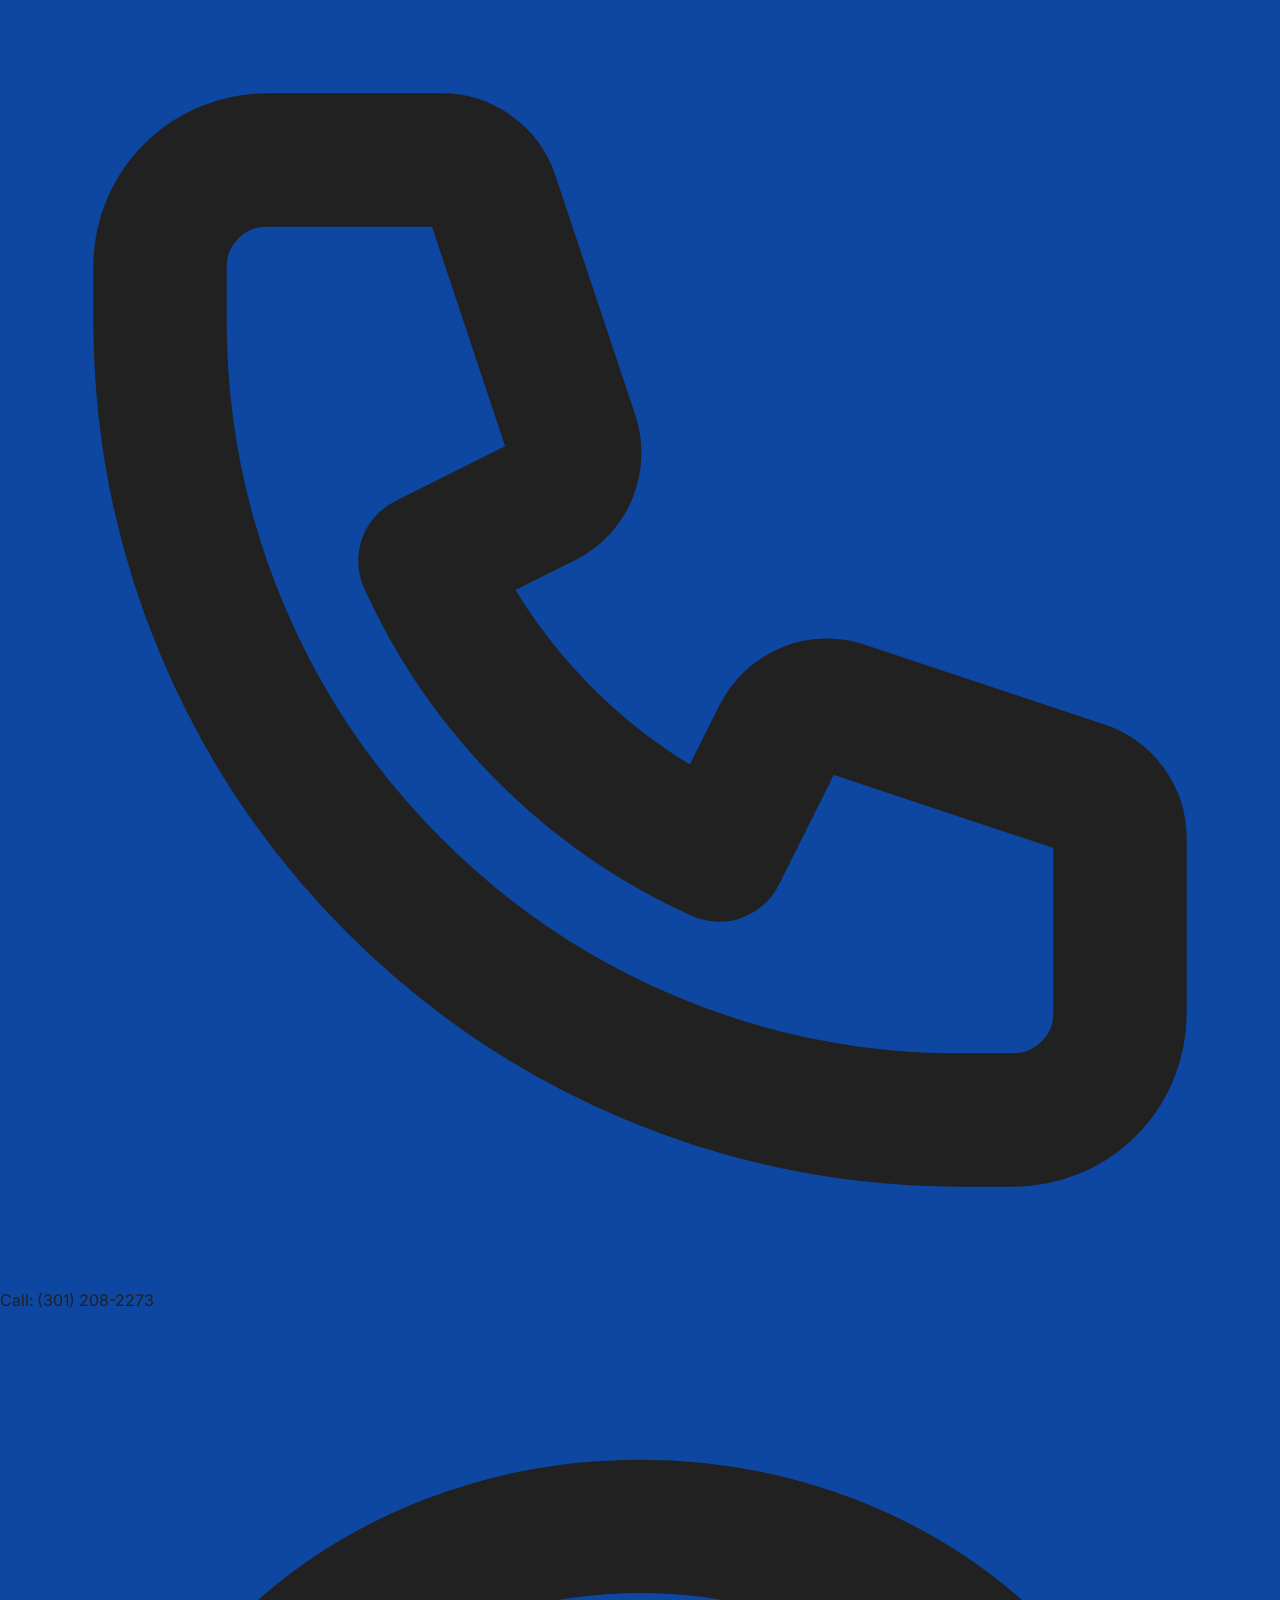
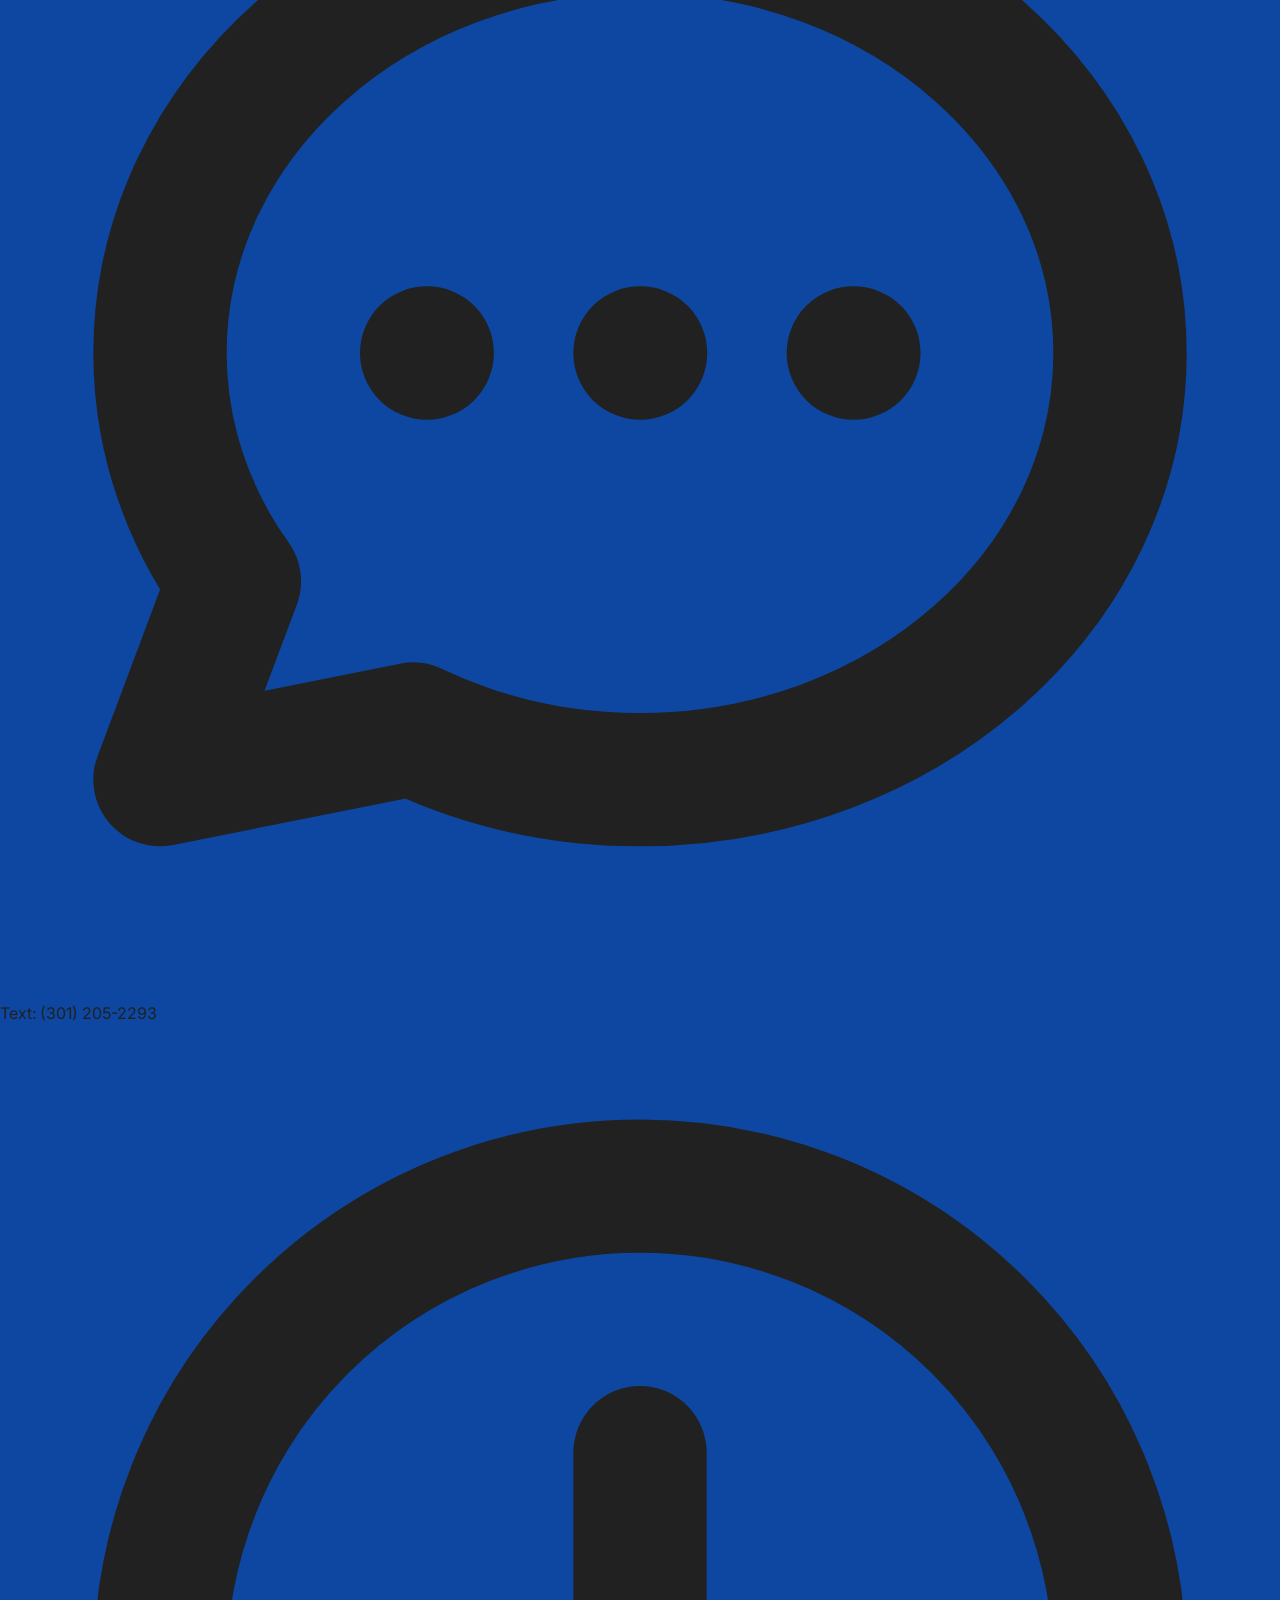
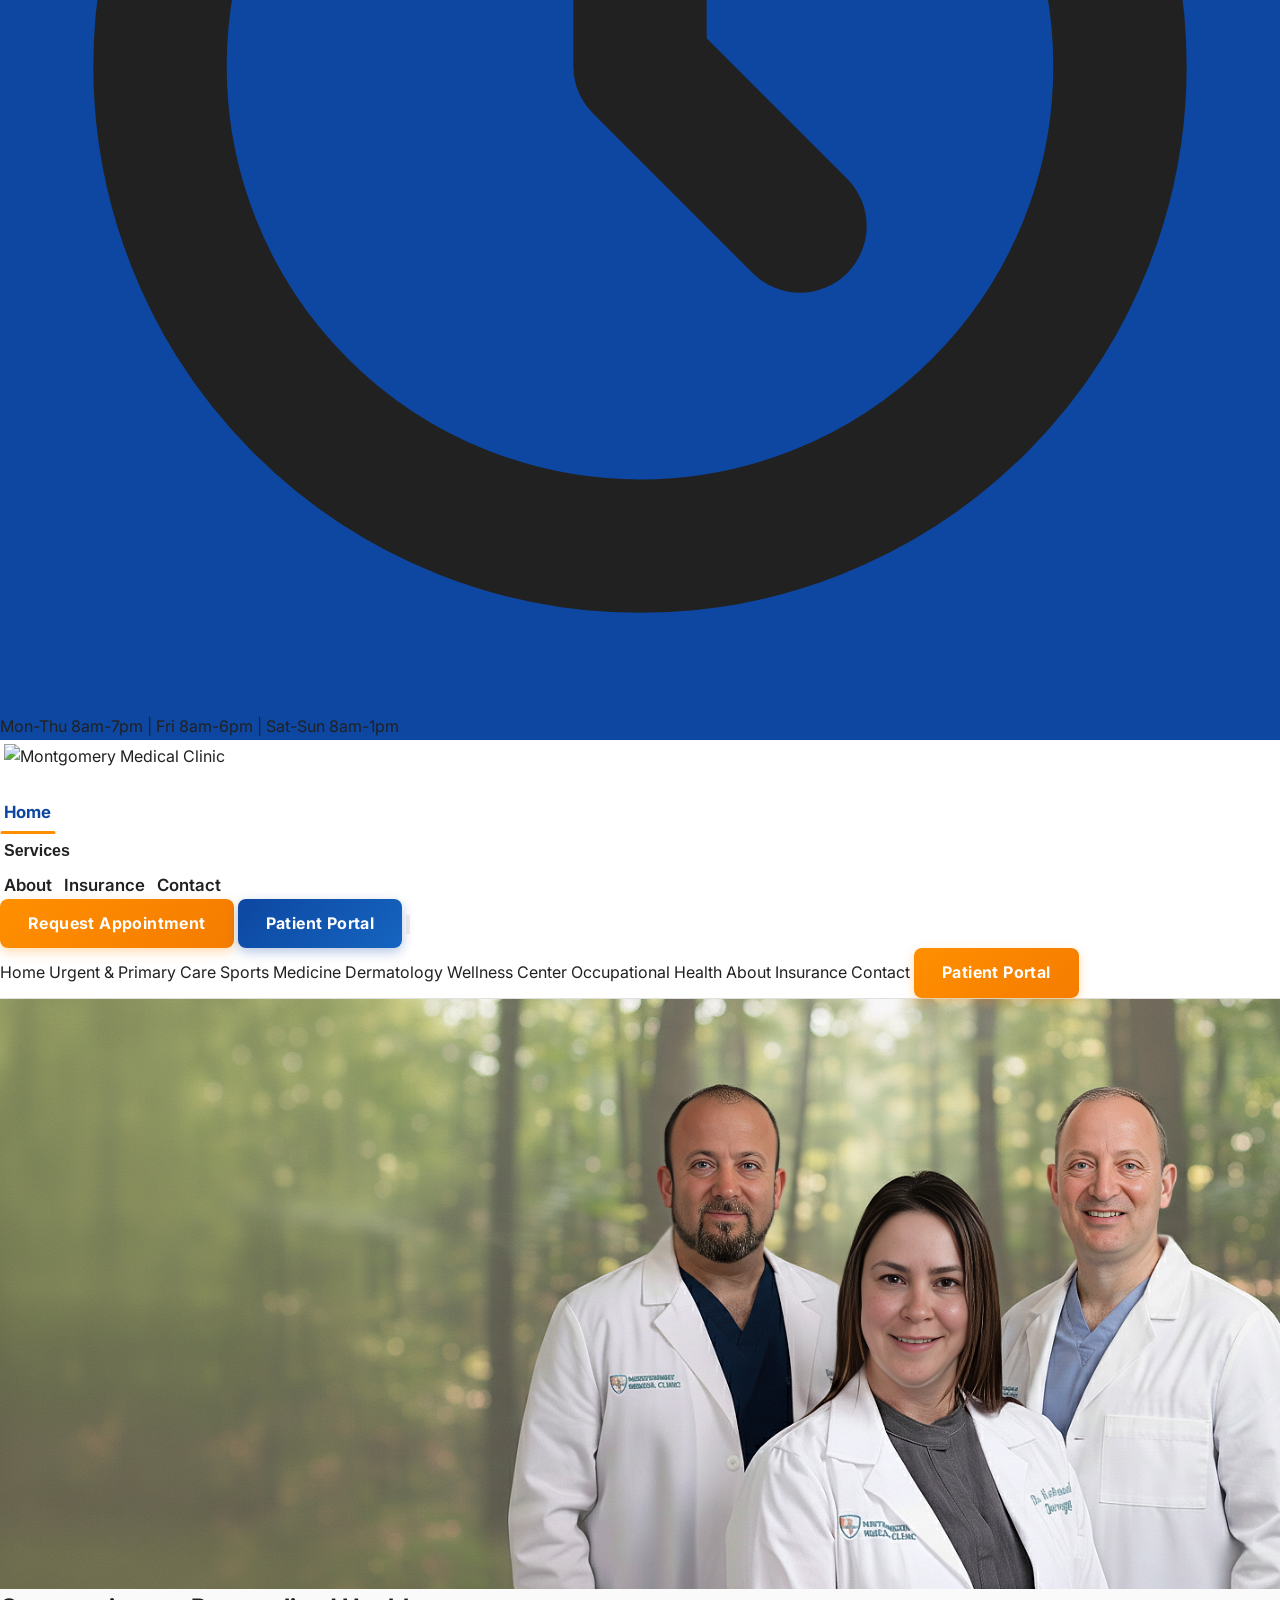
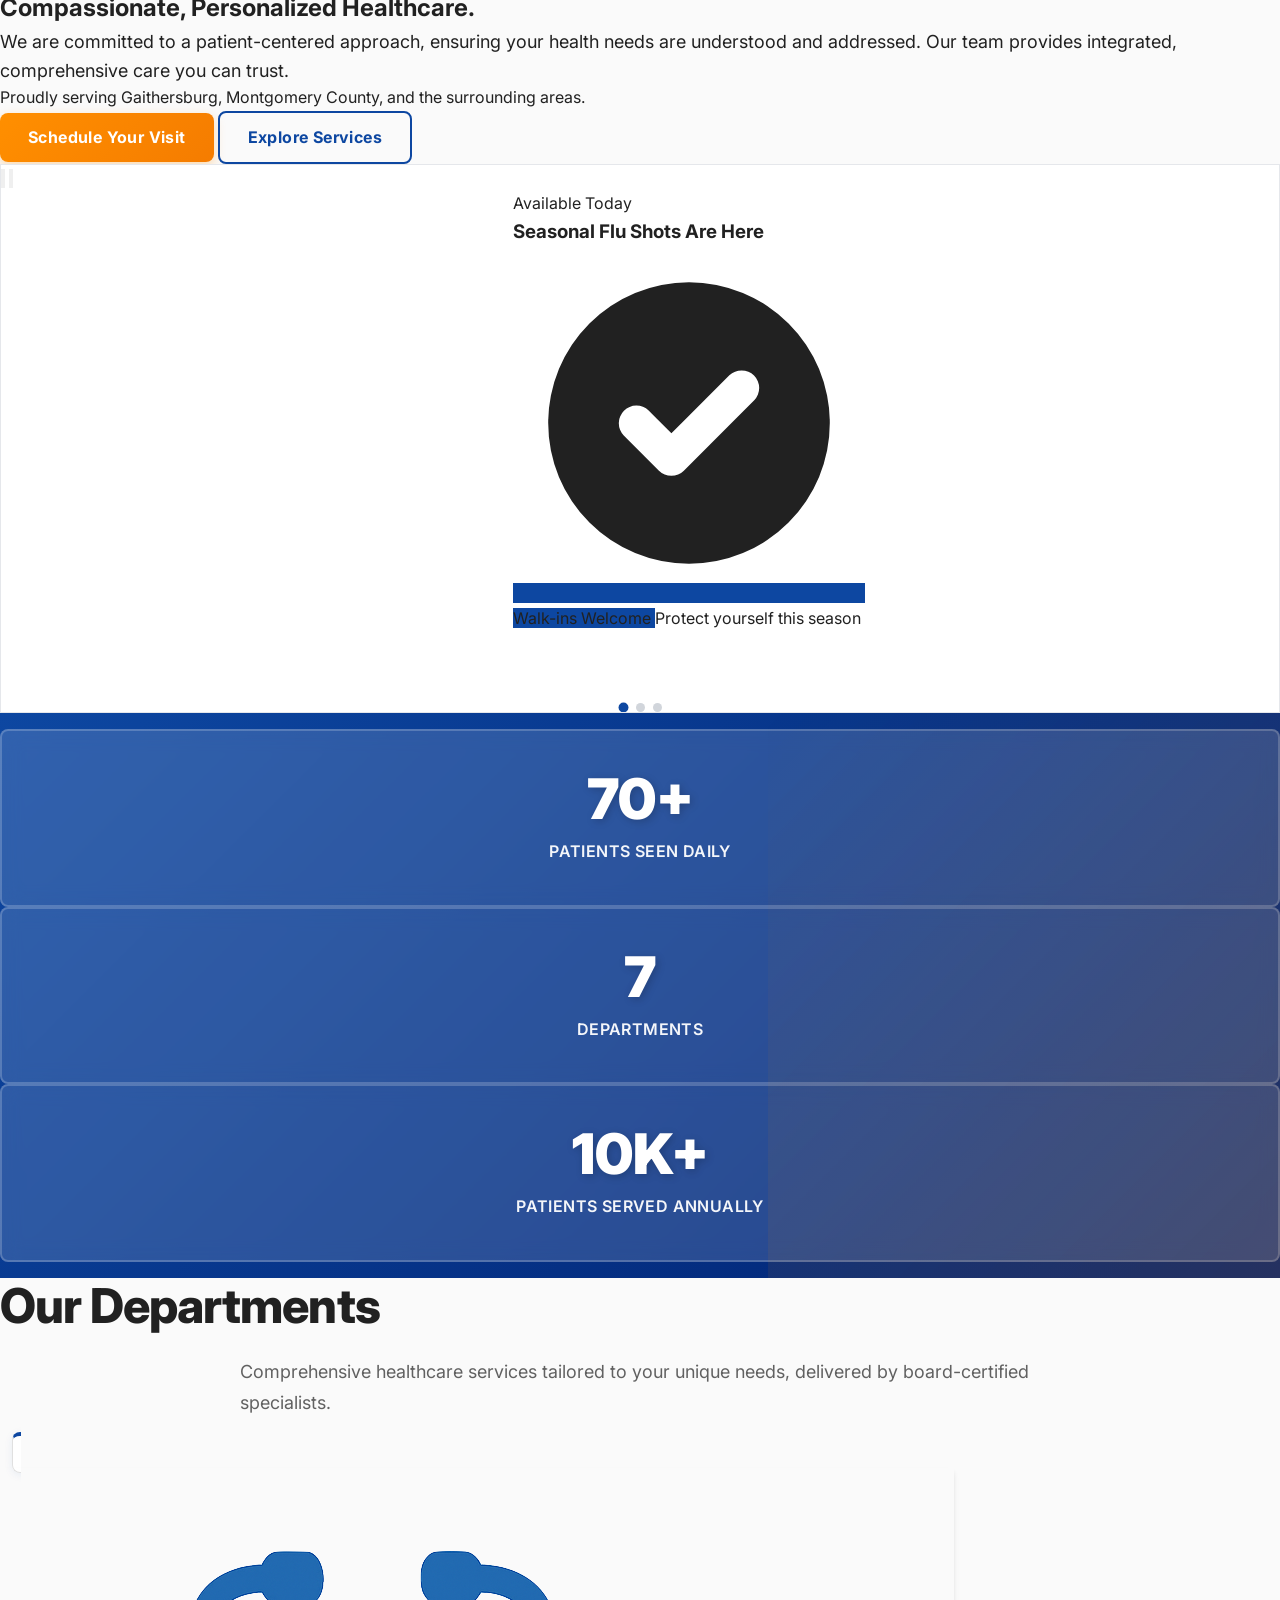
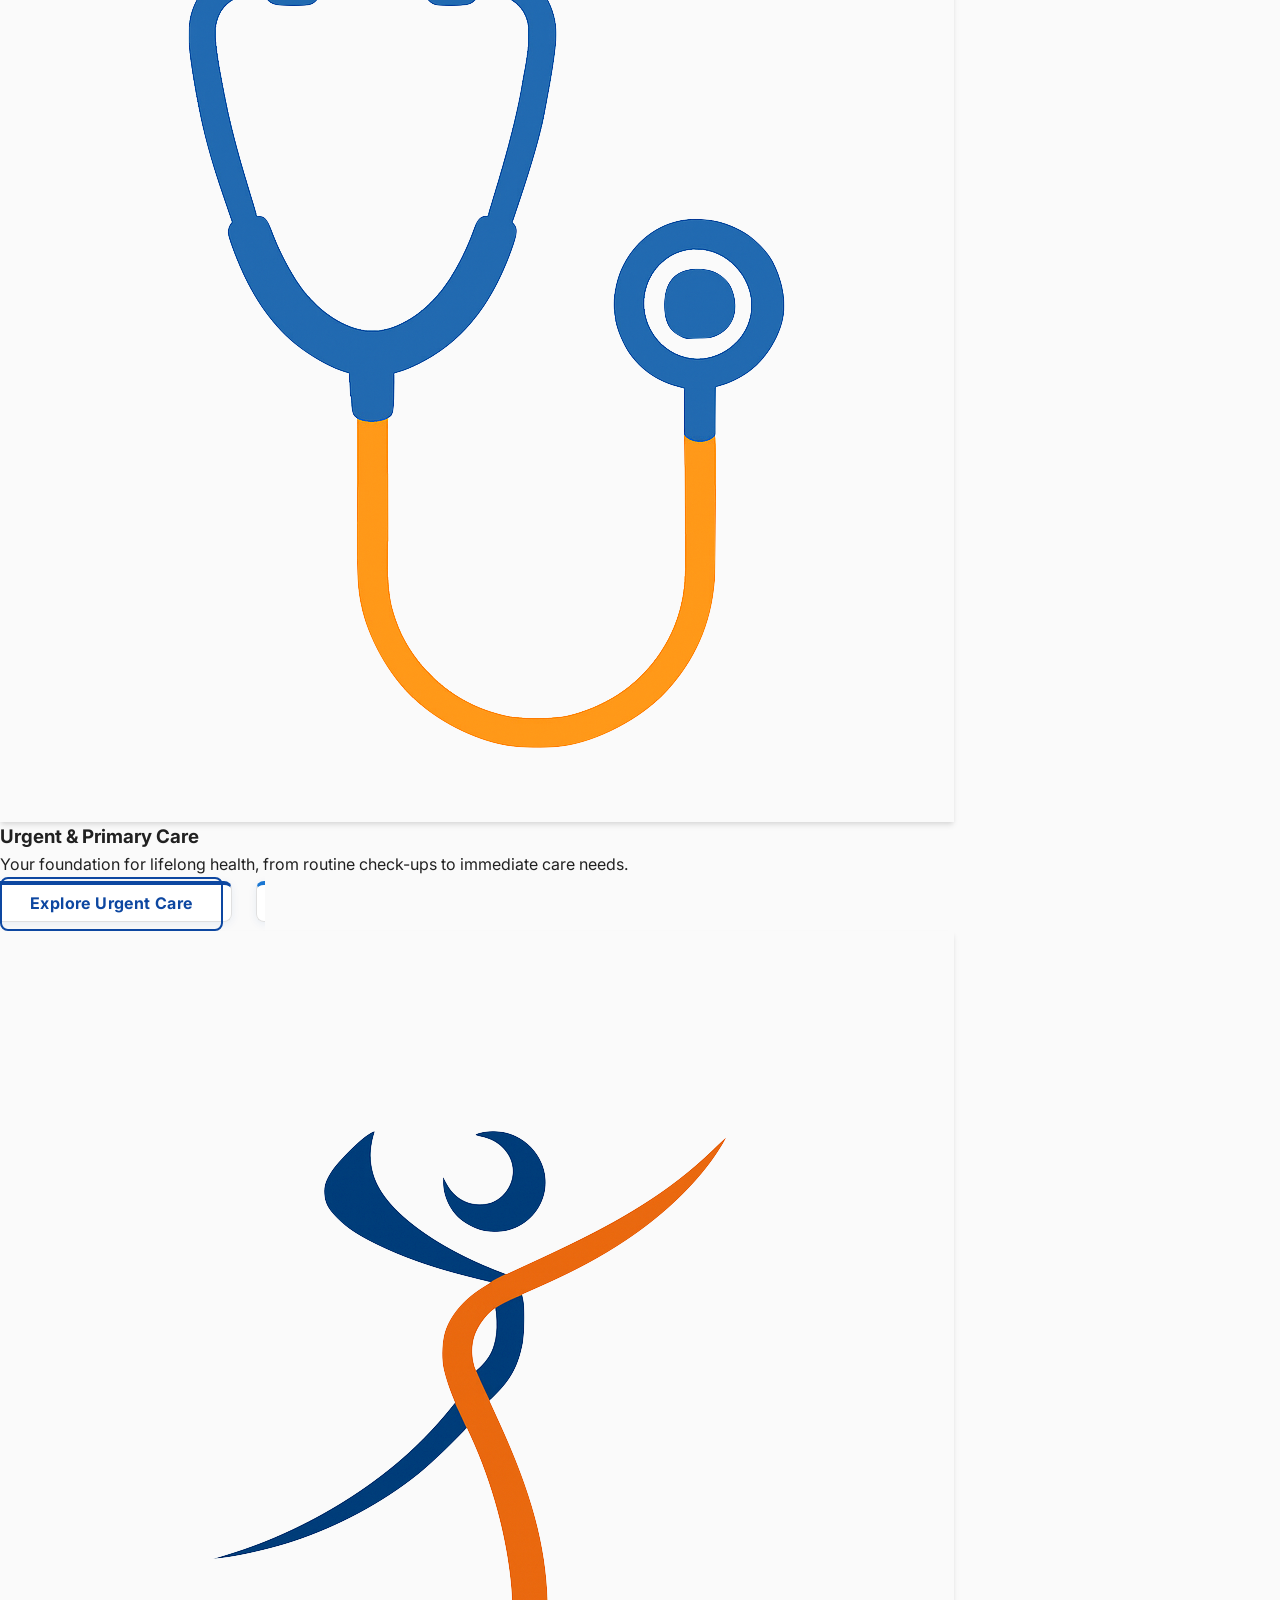
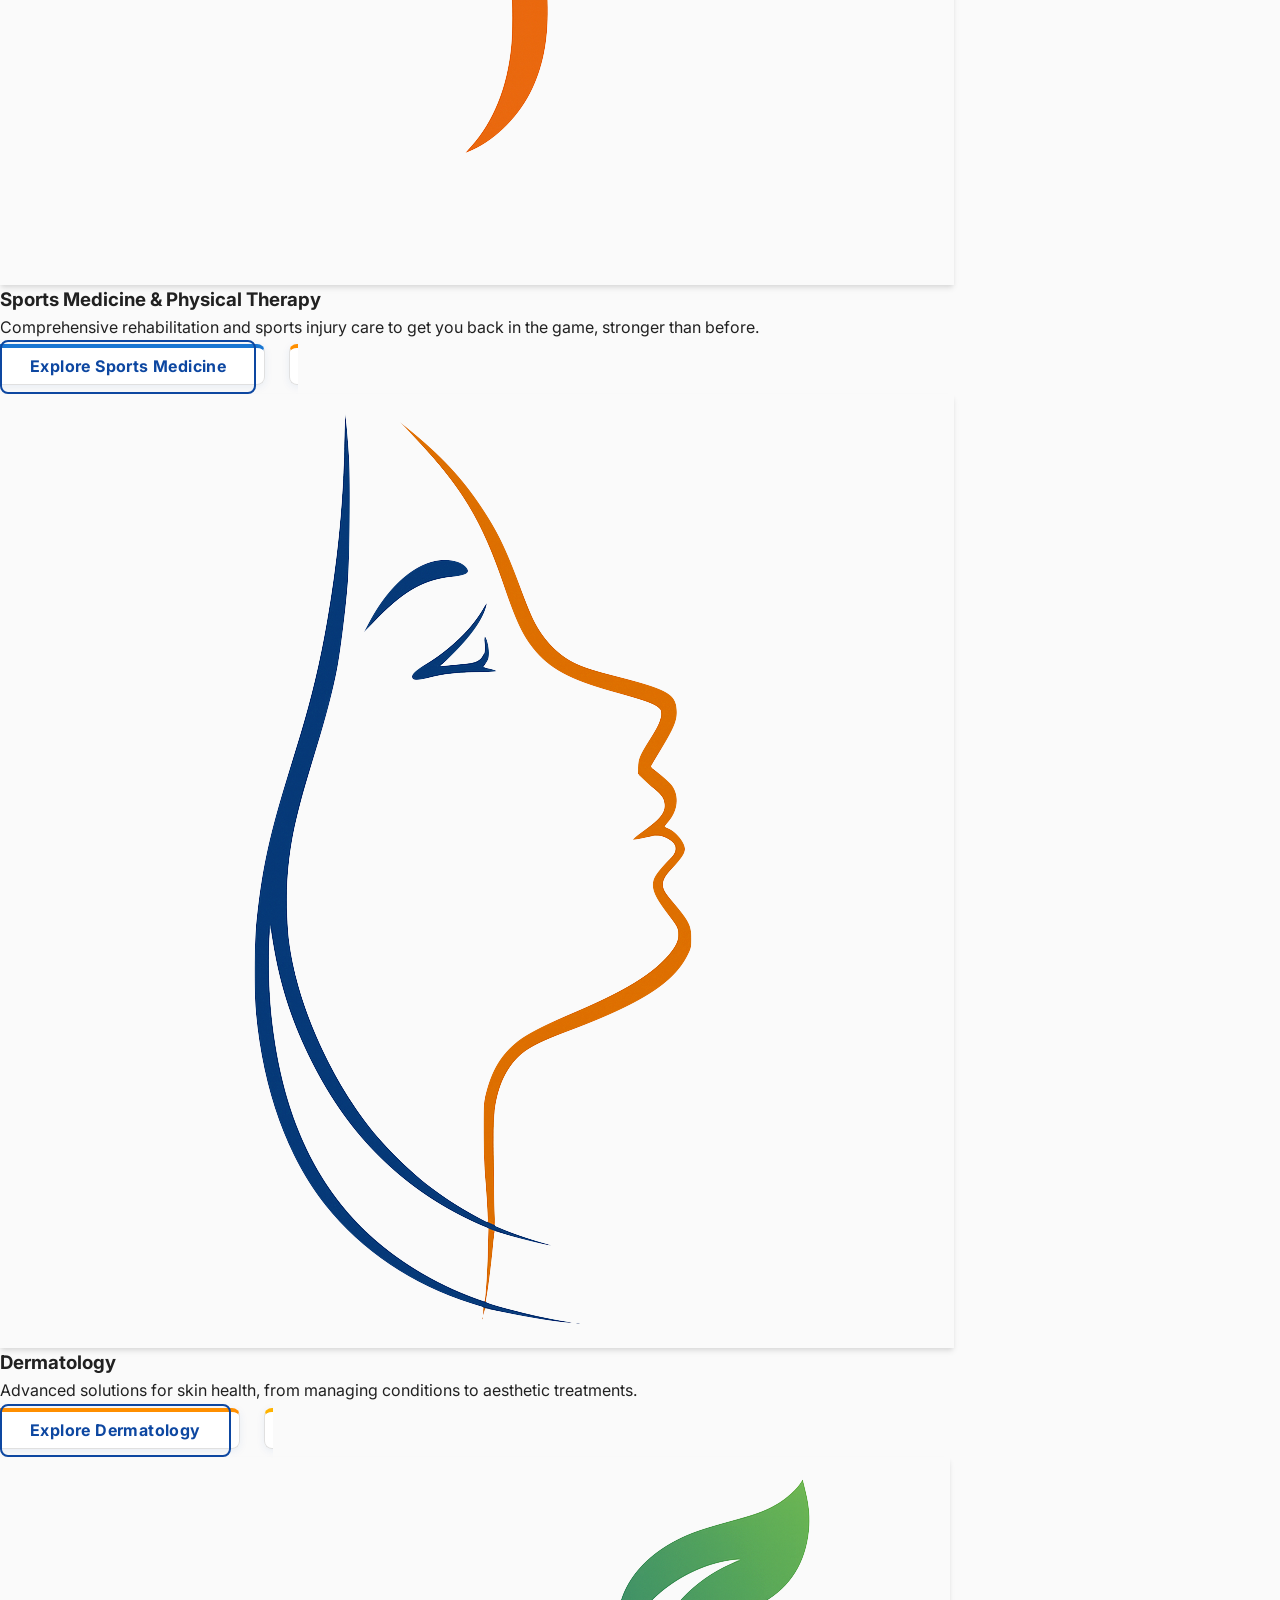
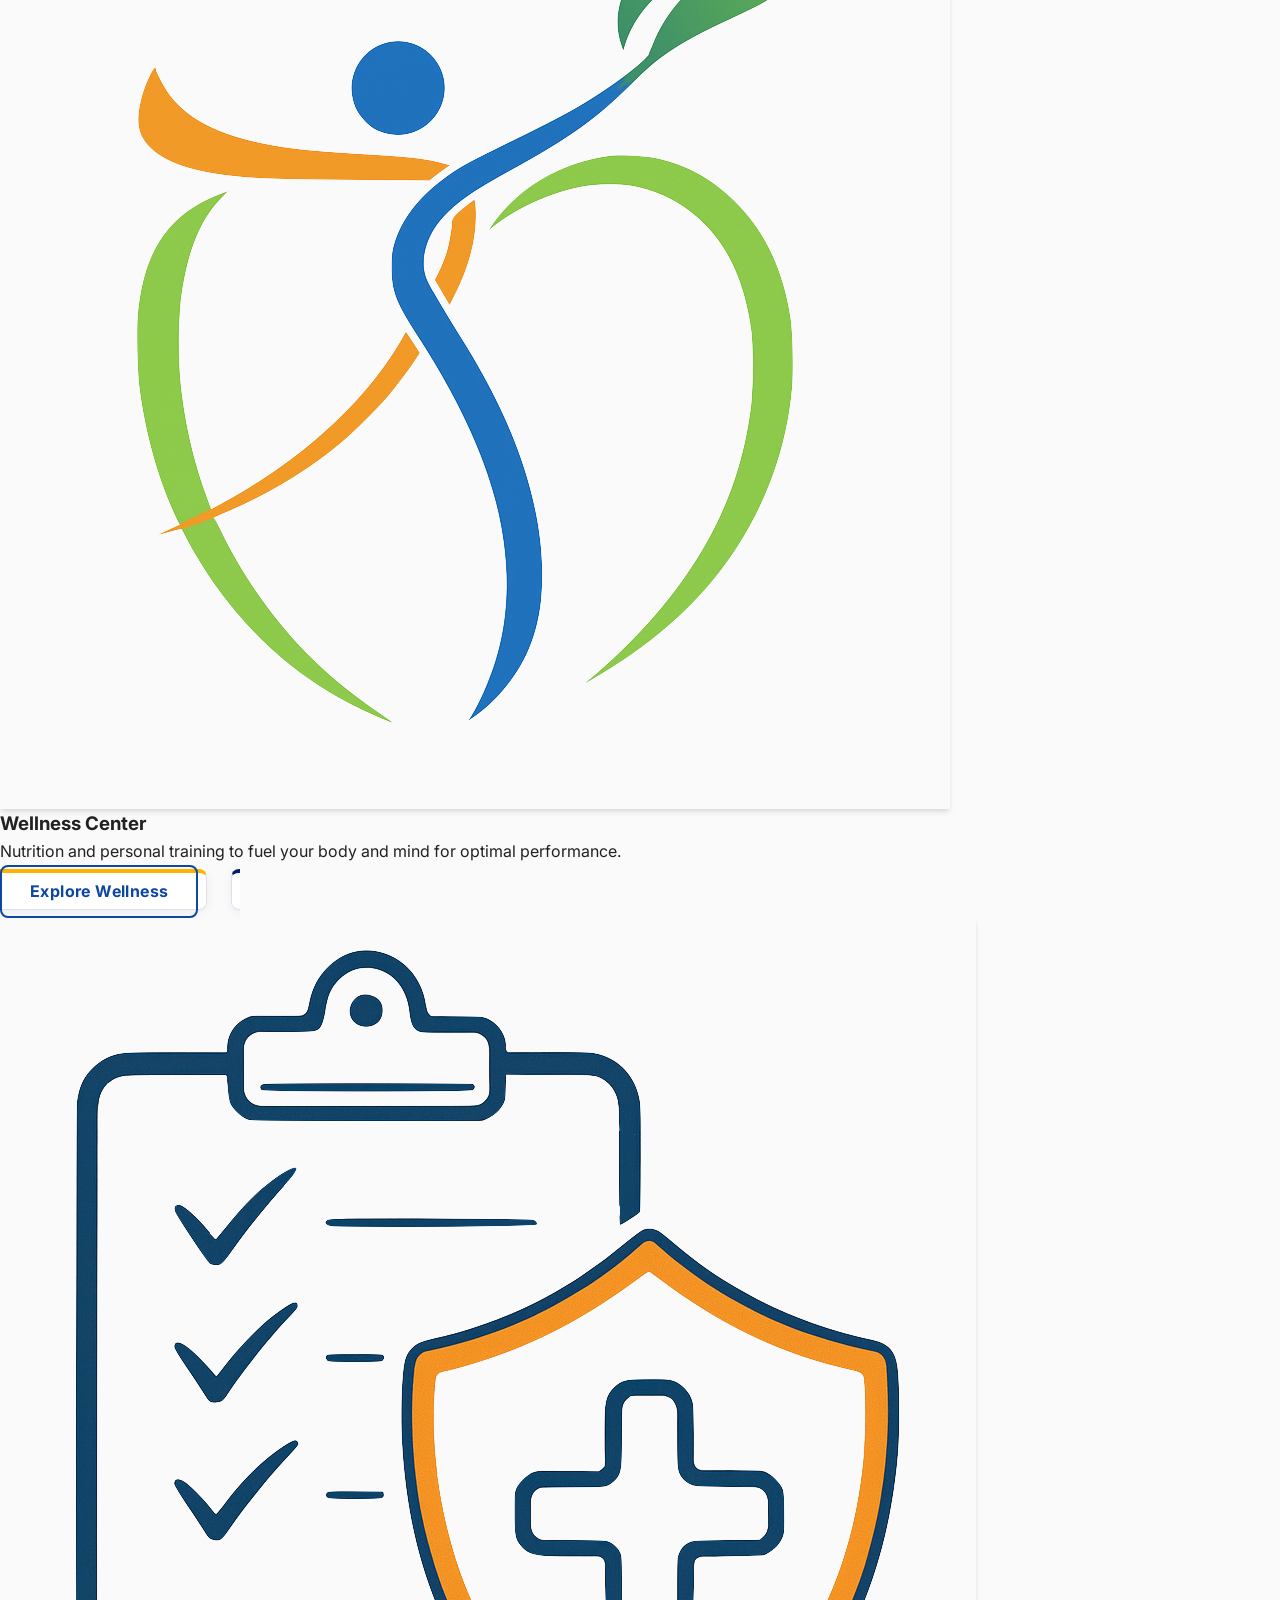
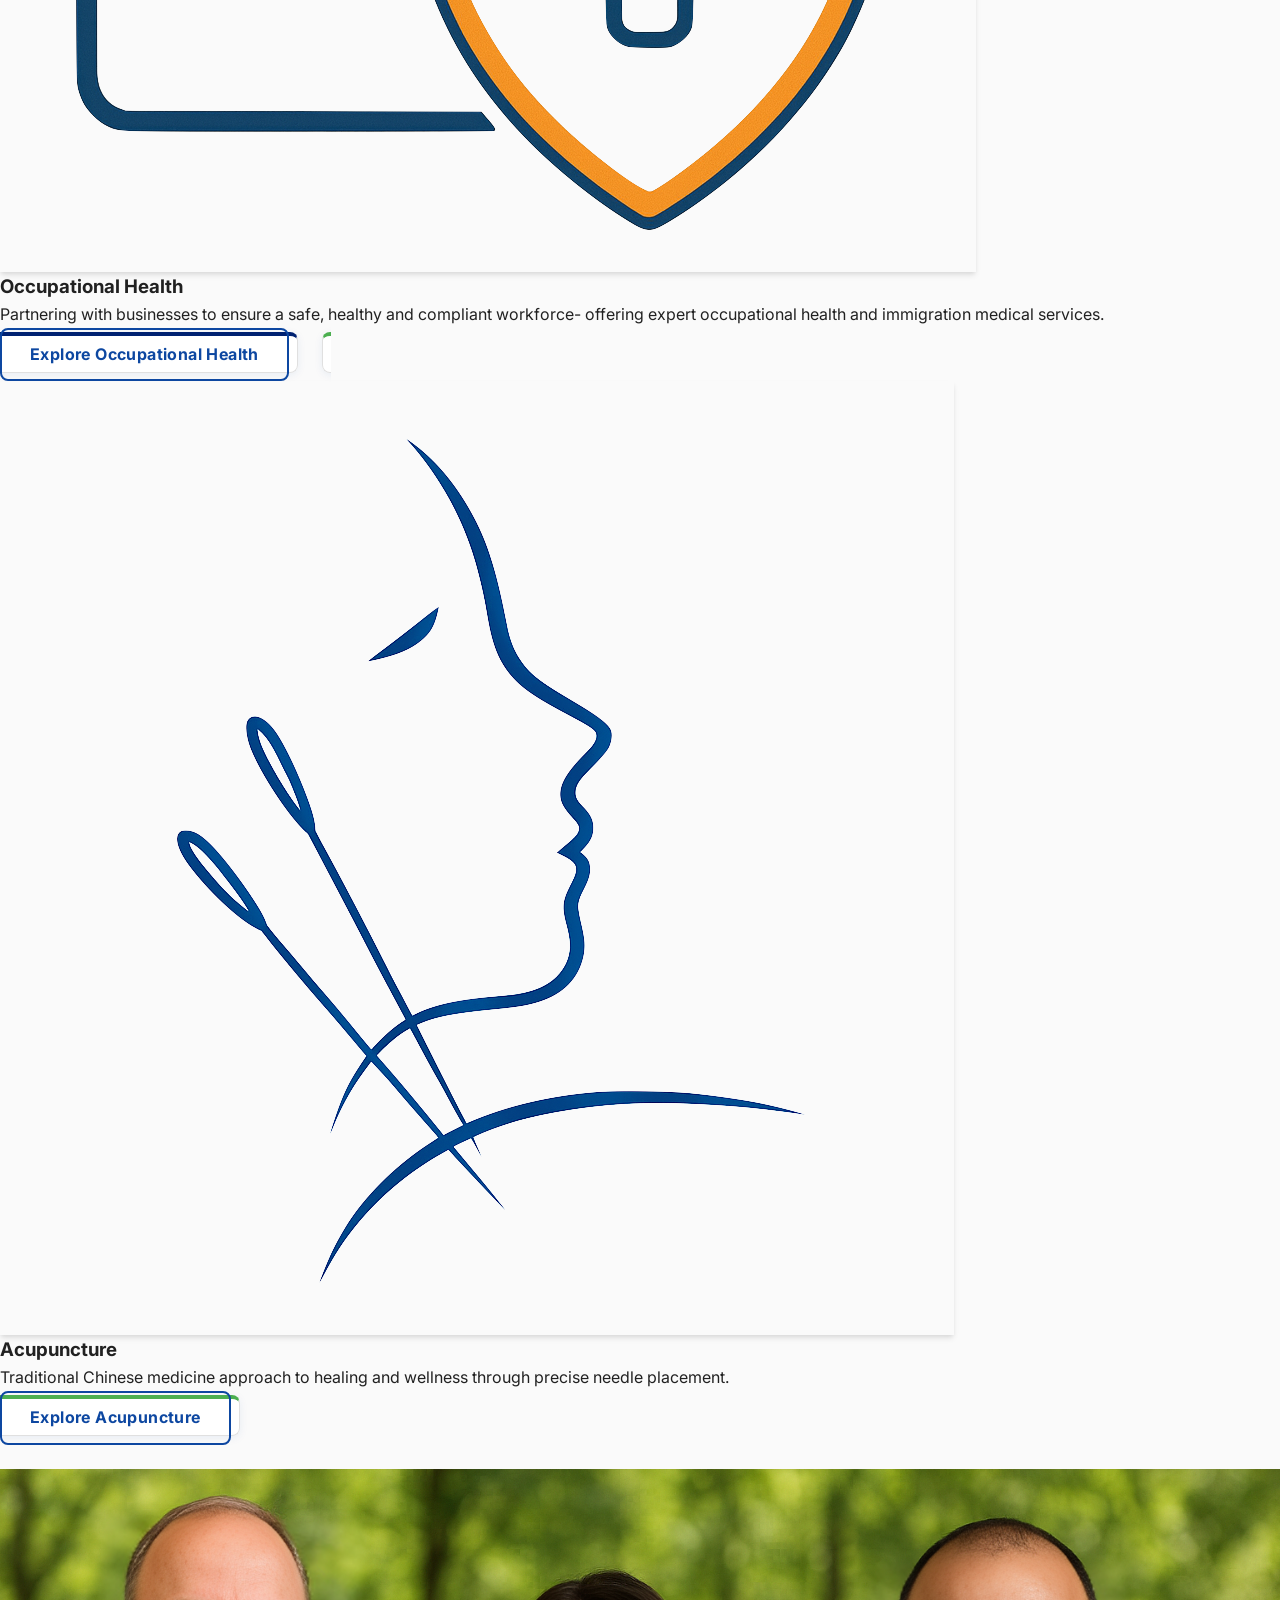
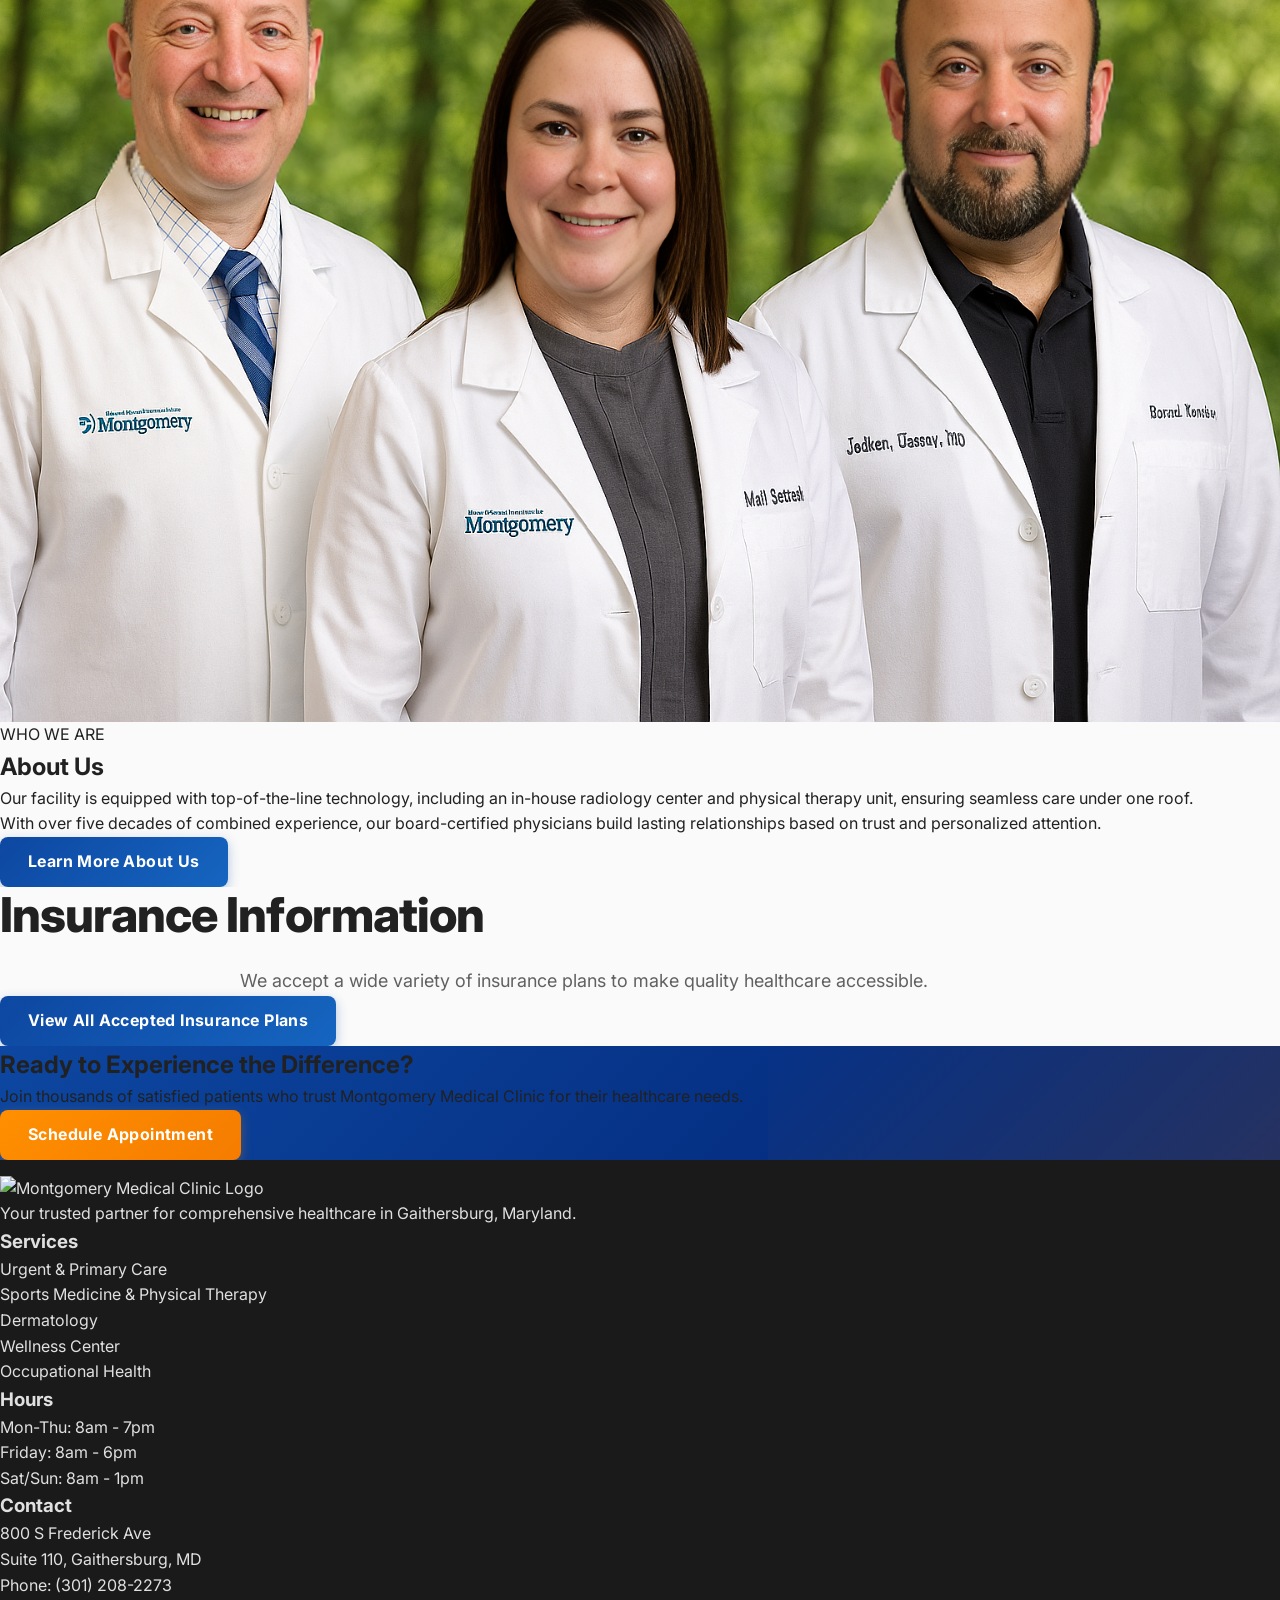
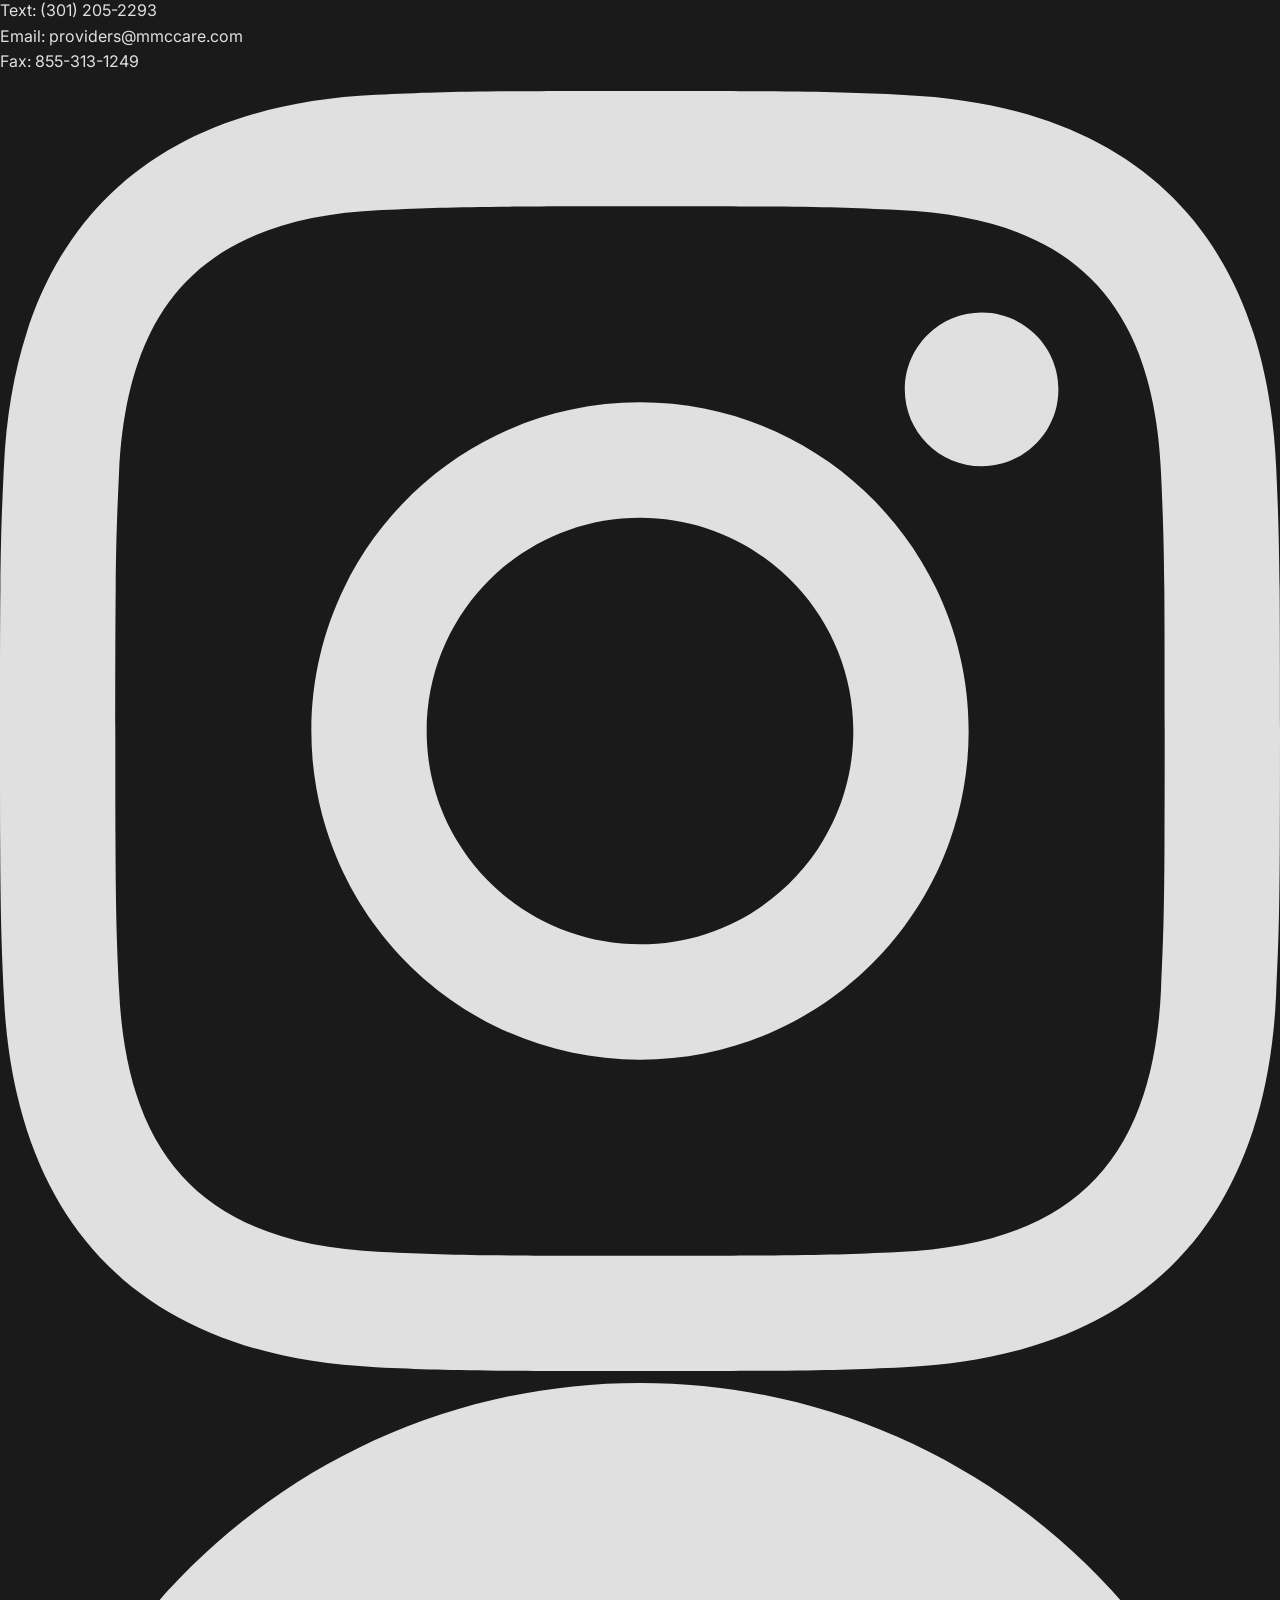
==== index.html @ b82bc12b "Add files via upload" ====
<!DOCTYPE html>
<html lang="en" class="scroll-smooth">
<head>
    <meta charset="UTF-8">
    <meta name="viewport" content="width=device-width, initial-scale=1.0, maximum-scale=5.0, user-scalable=yes">
    <meta name="description" content="Montgomery Medical Clinic - Premier multi-specialty healthcare in Gaithersburg, MD. Urgent care, primary care, sports medicine, dermatology, and more.">
    <title>Montgomery Medical Clinic | Premier Healthcare in Gaithersburg, MD</title>
    
    <link rel="preconnect" href="https://fonts.googleapis.com">
    <link rel="preconnect" href="https://fonts.gstatic.com" crossorigin>
    <link href="https://fonts.googleapis.com/css2?family=Inter:wght@300;400;500;600;700;800;900&display=swap" rel="stylesheet">
    <link href="https://unpkg.com/aos@2.3.1/dist/aos.css" rel="stylesheet">
    
    <script src="https://cdn.tailwindcss.com"></script>
    <link rel="stylesheet" href="css/style.css">
    <link rel="stylesheet" href="css/dropdown-fix.css">

    <script>
        tailwind.config = {
            theme: {
                extend: {
                    fontFamily: { sans: ['Inter', 'sans-serif'] },
                    colors: {
                        'brand-blue': '#0d47a1',
                        'brand-orange': '#ff8f00',
                        'light-gray': '#fafafa',
                        'dark-gray': '#212121',
                        'medium-gray': '#616161',
                        'light-blue-bg': '#f5f9ff',
                        'deep-blue': '#002171',
                        'light-blue': '#1976d2',
                    }
                }
            }
        }
    </script>
    <style>
        /* Prevent horizontal overflow at all zoom levels */
        html, body {
            max-width: 100vw;
            overflow-x: hidden;
        }

        .slideshow-container .slide {
            display: none;
            animation: fadeIn 1.5s;
        }
        .slideshow-container .slide.active {
            display: flex;
        }
        @keyframes fadeIn {
            from { opacity: 0; }
            to { opacity: 1; }
        }
        
        /* Clean & Aesthetic Slideshow Container */
        .slideshow-container {
            background: white;
            border: 1px solid #e5e7eb; /* tailwind's gray-200 */
            box-shadow: 0 10px 25px -5px rgba(0, 0, 0, 0.05), 0 4px 6px -2px rgba(0, 0, 0, 0.05);
            max-width: 100%;
            overflow: hidden;
        }
        
        /* Slideshow Navigation Dots */
        .slideshow-dots {
            display: flex;
            justify-content: center;
            gap: 6px;
        }
        
        @media (min-width: 768px) {
            .slideshow-dots {
                gap: 8px;
            }
        }
        
        .slideshow-dot {
            width: 8px;
            height: 8px;
            border-radius: 50%;
            background: #d1d5db;
            cursor: pointer;
            transition: all 0.3s ease;
        }
        
        @media (min-width: 768px) {
            .slideshow-dot {
                width: 9px;
                height: 9px;
            }
        }
        
        .slideshow-dot.active {
            background: #0d47a1;
            transform: scale(1.1);
        }
        
        .slideshow-dot:hover {
            background: #1976d2;
        }
        
        /* Fix service cards hover cutoff */
        #services {
            overflow: visible;
        }
        
        #services .container {
            overflow: visible;
        }
        
        #services .grid {
            padding: 1.5rem 0;
            overflow: visible;
        }
        
        /* Individual cards need room for hover effects */
        #services .card {
            margin: 0.75rem;
        }
    </style>
</head>
<body class="bg-light-gray text-dark-gray">

<!-- Header Placeholder -->
<div id="header-placeholder"></div>




    <section class="relative text-white min-h-[50vh] md:min-h-[65vh] lg:min-h-[85vh] flex items-center py-12 md:py-20" style="z-index: 1; position: relative; isolation: isolate;" data-aos="fade-in">
        <img src="images/PhotoWide.jpeg" alt="Team of doctors at Montgomery Medical Clinic" class="absolute inset-0 w-full h-full object-cover z-0">
        
        <div class="absolute inset-0 bg-gradient-to-r from-dark-gray/80 via-dark-gray/60 via-30% to-transparent" style="z-index: 10;"></div>
        
        <div class="relative z-20 container mx-auto px-4 sm:px-6 lg:px-8 w-full">
            <div class="max-w-md lg:max-w-lg text-left">
                <h1 class="text-3xl sm:text-4xl lg:text-5xl xl:text-6xl font-black tracking-tight leading-tight">
                    Compassionate,
                    <span class="text-brand-orange">Personalized</span>
                    Healthcare.
                </h1>
                <p class="mt-4 sm:mt-6 text-gray-200 leading-relaxed" style="font-size: calc(1rem + 2px);">
                    We are committed to a patient-centered approach, ensuring your health needs are understood and addressed. Our team provides integrated, comprehensive care you can trust.
                </p>
                <p class="mt-3 text-white/90 text-lg font-semibold">
                    Proudly serving Gaithersburg, Montgomery County, and the surrounding areas.
                </p>
                <div class="mt-8 sm:mt-10 flex flex-col sm:flex-row gap-3 sm:gap-4">
                    <a href="https://nextpatient.co/p/montgomerymedclinic/schedule" target="_blank" class="btn btn-secondary px-6 sm:px-10 py-4 sm:py-5 text-base sm:text-lg">
                        Schedule Your Visit
                    </a>
                    <a href="#services" class="btn btn-outline border-2 border-white text-white hover:bg-white hover:text-dark-gray px-6 sm:px-10 py-4 sm:py-5 text-base sm:text-lg">
                        Explore Services
                    </a>
                </div>
            </div>
        </div>
    </section>

    <section class="py-12 bg-gradient-to-b from-white to-light-blue-bg">
        <div class="container mx-auto px-6 lg:px-8" data-aos="fade-up">
            <div class="slideshow-container relative overflow-hidden rounded-2xl p-8 lg:p-12 max-w-6xl mx-auto">
                
                <!-- Navigation Arrows -->
                <button onclick="changeSlide(-1)" class="absolute left-4 top-1/2 -translate-y-1/2 z-20 bg-brand-blue/80 hover:bg-brand-blue text-white rounded-full p-2.5 shadow-md transition-all hover:scale-105" aria-label="Previous slide">
                    <svg xmlns="http://www.w3.org/2000/svg" class="h-5 w-5" fill="none" viewBox="0 0 24 24" stroke="currentColor" stroke-width="2.5">
                        <path stroke-linecap="round" stroke-linejoin="round" d="M15 19l-7-7 7-7" />
                    </svg>
                </button>
                <button onclick="changeSlide(1)" class="absolute right-4 top-1/2 -translate-y-1/2 z-20 bg-brand-blue/80 hover:bg-brand-blue text-white rounded-full p-2.5 shadow-md transition-all hover:scale-105" aria-label="Next slide">
                    <svg xmlns="http://www.w3.org/2000/svg" class="h-5 w-5" fill="none" viewBox="0 0 24 24" stroke="currentColor" stroke-width="2.5">
                        <path stroke-linecap="round" stroke-linejoin="round" d="M9 5l7 7-7 7" />
                    </svg>
                </button>
                
                <div class="slide active flex-col lg:flex-row items-center justify-between gap-6 lg:gap-10 relative z-10 text-center lg:text-left min-h-[200px] px-12">
                    <div class="shrink-0 relative">
                        <div class="absolute inset-0 bg-gradient-to-tr from-blue-300 to-purple-300 rounded-full blur-lg opacity-50"></div>
                        <div class="relative w-20 h-20 bg-gradient-to-br from-blue-400 to-purple-500 rounded-full flex items-center justify-center shadow-md">
                            <img src="icons/syringe.png" class="h-10 w-10" alt="Flu shot vaccine icon"/>
                        </div>
                    </div>
                    <div class="flex-1">
                        <span class="inline-block bg-orange-300 text-orange-800 text-xs font-bold px-3 py-1 rounded-full uppercase tracking-wider mb-2">Available Today</span>
                        <h3 class="text-2xl lg:text-3xl font-extrabold text-dark-gray mb-3 leading-tight">
                            Seasonal <span class="text-brand-blue">Flu Shots</span> Are Here
                        </h3>
                        <div class="flex items-center justify-center lg:justify-start gap-3 flex-wrap">
                            <span class="inline-flex items-center gap-2 bg-brand-blue text-white font-bold px-4 py-2 rounded-lg text-sm shadow-md">
                                <svg xmlns="http://www.w3.org/2000/svg" class="h-5 w-5" viewBox="0 0 20 20" fill="currentColor">
                                  <path fill-rule="evenodd" d="M10 18a8 8 0 100-16 8 8 0 000 16zm3.707-9.293a1 1 0 00-1.414-1.414L9 10.586 7.707 9.293a1 1 0 00-1.414 1.414l2 2a1 1 0 001.414 0l4-4z" clip-rule="evenodd" />
                                </svg>
                                Walk-ins Welcome
                            </span>
                            <span class="text-medium-gray font-medium text-sm">Protect yourself this season</span>
                        </div>
                    </div>
                </div>

                <div class="slide flex-col lg:flex-row items-center justify-between gap-6 lg:gap-10 relative z-10 text-center lg:text-left min-h-[200px] px-12">
                    <div class="shrink-0 relative">
                        <div class="absolute inset-0 bg-gradient-to-tr from-sky-300 to-indigo-300 rounded-full blur-lg opacity-50"></div>
                        <div class="relative w-20 h-20 bg-gradient-to-br from-sky-500 to-indigo-600 rounded-full flex items-center justify-center shadow-md">
                            <svg xmlns="http://www.w3.org/2000/svg" class="h-10 w-10 text-white" viewBox="0 0 24 24" fill="currentColor">
                                <path d="M19 3h-1V1h-2v2H8V1H6v2H5c-1.1 0-2 .9-2 2v14c0 1.1.9 2 2 2h14c1.1 0 2-.9 2-2V5c0-1.1-.9-2-2-2zm0 16H5V9h14v10zM7 11h5v5H7z"/>
                            </svg>
                        </div>
                    </div>
                    <div class="flex-1">
                        <span class="inline-block bg-orange-300 text-orange-800 text-xs font-bold px-3 py-1 rounded-full uppercase tracking-wider mb-2">Available Today</span>
                        <h3 class="text-2xl lg:text-3xl font-extrabold text-dark-gray mb-3 leading-tight">
                            Same Day <span class="text-brand-blue">Urgent Care</span> Appointments
                        </h3>
                        <div class="flex items-center justify-center lg:justify-start gap-3 flex-wrap">
                            <span class="inline-flex items-center gap-2 bg-brand-blue text-white font-bold px-4 py-2 rounded-lg text-sm shadow-md">
                                <svg xmlns="http://www.w3.org/2000/svg" class="h-5 w-5" viewBox="0 0 20 20" fill="currentColor">
                                  <path fill-rule="evenodd" d="M10 18a8 8 0 100-16 8 8 0 000 16zm3.707-9.293a1 1 0 00-1.414-1.414L9 10.586 7.707 9.293a1 1 0 00-1.414 1.414l2 2a1 1 0 001.414 0l4-4z" clip-rule="evenodd" />
                                </svg>
                                Walk-In Basis
                            </span>
                            <span class="text-medium-gray font-medium text-sm">No appointment needed</span>
                        </div>
                    </div>
                </div>

                <div class="slide flex-col lg:flex-row items-center justify-between gap-6 lg:gap-10 relative z-10 text-center lg:text-left min-h-[200px] px-12">
                    <div class="shrink-0 relative">
                        <div class="absolute inset-0 bg-gradient-to-tr from-blue-300 to-amber-200 rounded-full blur-lg opacity-50"></div>
                        <div class="relative w-20 h-20 bg-gradient-to-br from-blue-500 to-deep-blue rounded-full flex items-center justify-center shadow-md">
                            <img src="icons/hospital.png" class="h-10 w-10" alt="Medical facility comprehensive care icon"/>
                        </div>
                    </div>
                    <div class="flex-1">
                        <h3 class="text-2xl lg:text-3xl font-extrabold text-dark-gray mb-3 leading-tight">
                            <span class="text-transparent bg-clip-text bg-gradient-to-r from-brand-blue to-brand-orange">One Stop</span> For All Your Medical Needs
                        </h3>
                        <p class="text-medium-gray font-medium text-base mb-4">Comprehensive multi-specialty care under one roof.</p>
                        <div class="flex items-center justify-center lg:justify-start">
                            <a href="#services" class="inline-flex items-center gap-2 bg-white text-dark-gray font-bold px-4 py-2 rounded-lg text-sm shadow-md border border-gray-300 hover:bg-gray-100 transition-all">
                                Explore Our Services
                                <svg xmlns="http://www.w3.org/2000/svg" class="h-5 w-5" viewBox="0 0 20 20" fill="currentColor">
                                  <path fill-rule="evenodd" d="M7.293 14.707a1 1 0 010-1.414L10.586 10 7.293 6.707a1 1 0 011.414-1.414l4 4a1 1 0 010 1.414l-4 4a1 1 0 01-1.414 0z" clip-rule="evenodd" />
                                </svg>
                            </a>
                        </div>
                    </div>
                </div>

                <div class="slideshow-dots relative z-10 mt-4">
                    <span class="slideshow-dot active" onclick="currentSlide(1)"></span>
                    <span class="slideshow-dot" onclick="currentSlide(2)"></span>
                    <span class="slideshow-dot" onclick="currentSlide(3)"></span>
                </div>
            </div>
        </div>
    </section>

    <section class="bg-gradient-blue text-white py-16">
        <div class="container mx-auto px-6 lg:px-8">
            <div class="grid grid-cols-1 md:grid-cols-3 gap-12 text-center">
                <div class="stat-card" data-aos="fade-up">
                    <div class="stat-number text-white">70+</div>
                    <div class="stat-label text-white/90">Patients Seen Daily</div>
                </div>
                <div class="stat-card" data-aos="fade-up" data-aos-delay="100">
                    <div class="stat-number text-white">7</div>
                    <div class="stat-label text-white/90">Departments</div>
                </div>
                <div class="stat-card" data-aos="fade-up" data-aos-delay="200">
                    <div class="stat-number text-white">10K+</div>
                    <div class="stat-label text-white/90">Patients Served Annually</div>
                </div>
            </div>
        </div>
    </section>

    <section id="services" class="py-24 lg:py-32 bg-white">
        <div class="container mx-auto px-6 lg:px-8">
            <div class="text-center mb-20 max-w-3xl mx-auto" data-aos="fade-up">
                <h2 class="section-title text-dark-gray mb-6">Our Departments</h2>
                <p class="section-subtitle">Comprehensive healthcare services tailored to your unique needs, delivered by board-certified specialists.</p>
            </div>
            
            <div class="grid grid-cols-1 sm:grid-cols-2 lg:grid-cols-3 gap-8 lg:gap-10">
                <a href="pages/urgent-primary-care.html" class="card p-6 sm:p-8 md:p-10 text-center flex flex-col group" data-service="primary" data-aos="fade-up">
                    <div class="icon-wrap-new bg-white p-6 rounded-2xl mb-6 sm:mb-8 mx-auto flex items-center justify-center shadow-md">
                        <img src="icons/PrimaryCare.png" class="h-20 w-20 sm:h-24 sm:w-24 object-contain" alt="Urgent and Primary Care medical services icon"/>
                    </div>
                    <h3 class="text-xl sm:text-2xl font-bold mb-3 sm:mb-4">Urgent & Primary Care</h3>
                    <p class="text-sm sm:text-base text-medium-gray mb-4 sm:mb-6 flex-grow">Your foundation for lifelong health, from routine check-ups to immediate care needs.</p>
                    <span class="btn btn-outline border-2 border-brand-blue text-brand-blue hover:bg-brand-blue hover:text-white px-6 py-3 text-sm font-bold transition-all">
                        Explore Urgent Care
                    </span>
                </a>

                <a href="pages/sports-medicine.html" class="card p-6 sm:p-8 md:p-10 text-center flex flex-col group" data-service="sports" data-aos="fade-up" data-aos-delay="50">
                    <div class="icon-wrap-new bg-white p-6 rounded-2xl mb-6 sm:mb-8 mx-auto flex items-center justify-center shadow-md">
                        <img src="icons/PhysicalTherapy.png" class="h-20 w-20 sm:h-24 sm:w-24 object-contain" alt="Sports Medicine and Physical Therapy rehabilitation icon"/>
                    </div>
                    <h3 class="text-xl sm:text-2xl font-bold mb-3 sm:mb-4">Sports Medicine & Physical Therapy</h3>
                    <p class="text-sm sm:text-base text-medium-gray mb-4 sm:mb-6 flex-grow">Comprehensive rehabilitation and sports injury care to get you back in the game, stronger than before.</p>
                    <span class="btn btn-outline border-2 border-brand-blue text-brand-blue hover:bg-brand-blue hover:text-white px-6 py-3 text-sm font-bold transition-all">
                        Explore Sports Medicine
                    </span>
                </a>

                <a href="pages/dermatology.html" class="card p-6 sm:p-8 md:p-10 text-center flex flex-col group" data-service="derma" data-aos="fade-up" data-aos-delay="100">
                    <div class="icon-wrap-new bg-white p-6 rounded-2xl mb-6 sm:mb-8 mx-auto flex items-center justify-center shadow-md">
                        <img src="icons/Dermatology.png" class="h-20 w-20 sm:h-24 sm:w-24 object-contain" alt="Dermatology skin care services icon"/>
                    </div>
                    <h3 class="text-xl sm:text-2xl font-bold mb-3 sm:mb-4">Dermatology</h3>
                    <p class="text-sm sm:text-base text-medium-gray mb-4 sm:mb-6 flex-grow">Advanced solutions for skin health, from managing conditions to aesthetic treatments.</p>
                    <span class="btn btn-outline border-2 border-brand-blue text-brand-blue hover:bg-brand-blue hover:text-white px-6 py-3 text-sm font-bold transition-all">
                        Explore Dermatology
                    </span>
                </a>

                <a href="pages/nutrition-wellness.html" class="card p-6 sm:p-8 md:p-10 text-center flex flex-col group" data-service="nutrition" data-aos="fade-up" data-aos-delay="150">
                    <div class="icon-wrap-new bg-white p-6 rounded-2xl mb-6 sm:mb-8 mx-auto flex items-center justify-center shadow-md">
                        <img src="icons/Nutrition.png" class="h-20 w-20 sm:h-24 sm:w-24 object-contain" alt="Nutrition and Wellness Center services icon"/>
                    </div>
                    <h3 class="text-xl sm:text-2xl font-bold mb-3 sm:mb-4">Wellness Center</h3>
                    <p class="text-sm sm:text-base text-medium-gray mb-4 sm:mb-6 flex-grow">Nutrition and personal training to fuel your body and mind for optimal performance.</p>
                    <span class="btn btn-outline border-2 border-brand-blue text-brand-blue hover:bg-brand-blue hover:text-white px-6 py-3 text-sm font-bold transition-all">
                        Explore Wellness
                    </span>
                </a>

                <a href="pages/occupational-health.html" class="card p-6 sm:p-8 md:p-10 text-center flex flex-col group" data-service="occupational" data-aos="fade-up" data-aos-delay="200">
                    <div class="icon-wrap-new bg-white p-6 rounded-2xl mb-6 sm:mb-8 mx-auto flex items-center justify-center shadow-md">
                        <img src="icons/OccupationalHealth.png" class="h-20 w-20 sm:h-24 sm:w-24 object-contain" alt="Occupational Health and workplace safety services icon"/>
                    </div>
                    <h3 class="text-xl sm:text-2xl font-bold mb-3 sm:mb-4">Occupational Health</h3>
                    <p class="text-sm sm:text-base text-medium-gray mb-4 sm:mb-6 flex-grow">Partnering with businesses to ensure a safe, healthy and compliant workforce- offering expert occupational health and immigration medical services.</p>
                    <span class="btn btn-outline border-2 border-brand-blue text-brand-blue hover:bg-brand-blue hover:text-white px-6 py-3 text-sm font-bold transition-all">
                        Explore Occupational Health
                    </span>
                </a>

                <a href="#" class="card p-6 sm:p-8 md:p-10 text-center flex flex-col group" data-service="acupuncture" data-aos="fade-up" data-aos-delay="250">
                    <div class="icon-wrap-new bg-white p-6 rounded-2xl mb-6 sm:mb-8 mx-auto flex items-center justify-center shadow-md">
                        <img src="icons/Accupuncture.png" class="h-20 w-20 sm:h-24 sm:w-24 object-contain" alt="Acupuncture traditional Chinese medicine services icon"/>
                    </div>
                    <h3 class="text-xl sm:text-2xl font-bold mb-3 sm:mb-4">Acupuncture</h3>
                    <p class="text-sm sm:text-base text-medium-gray mb-4 sm:mb-6 flex-grow">Traditional Chinese medicine approach to healing and wellness through precise needle placement.</p>
                    <span class="btn btn-outline border-2 border-brand-blue text-brand-blue hover:bg-brand-blue hover:text-white px-6 py-3 text-sm font-bold transition-all">
                        Explore Acupuncture
                    </span>
                </a>
            </div>
        </div>
    </section>

    <section id="about" class="py-16 md:py-24 lg:py-32 bg-light-blue-bg">
        <div class="container mx-auto px-4 sm:px-6 lg:px-8">
            <div class="lg:grid lg:grid-cols-2 lg:gap-20 lg:items-center">
                <div class="floating" data-aos="fade-right">
                    <img src="images/CurrentPhoto1.png" alt="Montgomery Medical Clinic modern facility with board-certified medical professionals providing patient care" class="rounded-3xl shadow-2xl w-full">
                </div>
                <div class="mt-10 lg:mt-0 space-y-4 md:space-y-6" data-aos="fade-left">
                    <span class="text-brand-blue font-bold uppercase tracking-widest text-sm">WHO WE ARE</span>
                    <h2 class="text-3xl md:text-4xl lg:text-5xl font-black">About Us</h2>
                    <p class="text-base md:text-lg text-medium-gray leading-relaxed">
                        Our facility is equipped with top-of-the-line technology, including an in-house radiology center and physical therapy unit, ensuring seamless care under one roof.
                    </p>
                    <p class="text-base md:text-lg text-medium-gray leading-relaxed">
                        With over five decades of combined experience, our board-certified physicians build lasting relationships based on trust and personalized attention.
                    </p>
                    <a href="pages/about.html" class="btn btn-primary inline-flex mt-6">Learn More About Us</a>
                </div>
            </div>
        </div>
    </section>

    <section id="insurance" class="py-16 md:py-24 lg:py-32 bg-white">
        <div class="container mx-auto px-4 sm:px-6 lg:px-8">
            <div class="text-center mb-12 md:mb-16 max-w-4xl mx-auto" data-aos="fade-up">
                <h2 class="section-title text-dark-gray mb-6">Insurance Information</h2>
                <p class="section-subtitle">We accept a wide variety of insurance plans to make quality healthcare accessible.</p>
                <a href="pages/insurance.html" class="btn btn-primary mt-8 inline-flex">
                    View All Accepted Insurance Plans
                </a>
            </div>
        </div>
    </section>
    <section class="py-16 md:py-24 lg:py-32 bg-light-blue-bg">
        <div class="container mx-auto px-4 sm:px-6 lg:px-8">
            <div class="bg-gradient-blue text-white rounded-2xl md:rounded-3xl p-8 md:p-12 lg:p-20 text-center shadow-2xl" data-aos="fade-up">
                <h2 class="text-2xl sm:text-3xl md:text-4xl lg:text-5xl font-black mb-4 md:mb-6">Ready to Experience the Difference?</h2>
                <p class="text-base sm:text-lg md:text-xl mb-8 md:mb-10 text-white/90 max-w-2xl mx-auto">Join thousands of satisfied patients who trust Montgomery Medical Clinic for their healthcare needs.</p>
                <a href="https://nextpatient.co/p/montgomerymedclinic/schedule" target="_blank" class="btn btn-secondary px-8 sm:px-12 py-4 sm:py-5 text-base sm:text-lg inline-flex">
                    Schedule Appointment
                </a>
            </div>
        </div>
    </section>

            <!-- Footer Placeholder -->
    <div id="footer-placeholder"></div>



    <script src="https://unpkg.com/aos@2.3.1/dist/aos.js"></script>
    <script src="js/header-footer-loader.js"></script>
    <script src="js/main-simple.js"></script>
    <script>
        AOS.init({
            duration: 800,
            once: true,
        });

        // Enhanced Slideshow functionality with dots
        let slideIndex = 0;
        let slideTimeout;

        function showSlides() {
            clearTimeout(slideTimeout);
            let slides = document.querySelectorAll(".slideshow-container .slide");
            let dots = document.querySelectorAll(".slideshow-dot");
            
            if (slides.length > 0) {
                for (let i = 0; i < slides.length; i++) {
                    slides[i].classList.remove("active");
                }
                
                for (let i = 0; i < dots.length; i++) {
                    dots[i].classList.remove("active");
                }
                
                slideIndex++;
                if (slideIndex > slides.length) {slideIndex = 1}
                
                slides[slideIndex-1].classList.add("active");
                if (dots[slideIndex-1]) {
                    dots[slideIndex-1].classList.add("active");
                }
                
                slideTimeout = setTimeout(showSlides, 12000);
            }
        }
        
        function currentSlide(n) {
            slideIndex = n - 1;
            showSlides();
        }
        
        function changeSlide(direction) {
            clearTimeout(slideTimeout);
            let slides = document.querySelectorAll(".slideshow-container .slide");
            let dots = document.querySelectorAll(".slideshow-dot");
            
            slides[slideIndex-1].classList.remove("active");
            if (dots[slideIndex-1]) {
                dots[slideIndex-1].classList.remove("active");
            }
            
            slideIndex += direction;
            
            if (slideIndex > slides.length) {slideIndex = 1}
            if (slideIndex < 1) {slideIndex = slides.length}
            
            slides[slideIndex-1].classList.add("active");
            if (dots[slideIndex-1]) {
                dots[slideIndex-1].classList.add("active");
            }
            
            slideTimeout = setTimeout(showSlides, 12000);
        }

        document.addEventListener("DOMContentLoaded", function() {
            showSlides();
        });
    </script>

</body>
</html>
---- css/style.css ----
/* ===== SERVICES SECTION - PREVENT CUTOFF ===== */
#services {
    overflow: visible;
}

#services .container {
    overflow: visible;
}

/* Grid container needs to accommodate hover effects */
#services .grid {
    padding: 1rem 0;
}

/* Individual service cards */
#services .card {
    margin: 0.75rem;
}/*
    Montgomery Medical Clinic - Medical Professional Stylesheet
    Hospital-Grade Design with Brand Colors (Blue & Orange)
*/

/* ===== COMPREHENSIVE GRID FIX FOR ALL PAGES ===== */
/* Ensure all grid containers can accommodate hover transforms */
section {
    overflow: visible;
}

section > .container {
    overflow: visible;
}

.grid {
    overflow: visible;
    padding: 1rem 0; /* Breathing room for hover effects */
}

/* Ensure grid items have proper spacing */
.grid > * {
    overflow: visible;
}

/* ===== ROOT VARIABLES - MEDICAL BRAND THEME ===== */
:root {
    /* Brand Medical Color Palette */
    --medical-blue: #0d47a1;        /* Brand Blue - Primary Medical */
    --deep-blue: #002171;           /* Deep Authority Blue */
    --light-medical-blue: #1976d2;  /* Light Medical Blue */
    --medical-orange: #ff8f00;      /* Brand Orange - Energy & Care */
    --light-orange: #ffb300;        /* Light Orange Accent */
    
    /* Professional Medical Grays */
    --clinical-white: #ffffff;
    --off-white: #fafafa;
    --light-gray: #f5f5f5;
    --border-gray: #e0e0e0;
    --medium-gray: #616161;
    --dark-gray: #212121;
    --charcoal: #1a1a1a;
    
    /* Medical UI */
    --shadow-subtle: 0 1px 3px rgba(0, 0, 0, 0.06);
    --shadow-card: 0 2px 8px rgba(13, 71, 161, 0.08);
    --shadow-elevated: 0 8px 16px rgba(13, 71, 161, 0.12);
    --shadow-strong: 0 12px 24px rgba(13, 71, 161, 0.15);
    
    /* Typography */
    --font-primary: 'Inter', -apple-system, BlinkMacSystemFont, 'Segoe UI', sans-serif;
    --letter-spacing-tight: -0.02em;
    --letter-spacing-normal: 0em;
    --letter-spacing-wide: 0.025em;
    --letter-spacing-wider: 0.05em;
    --top-contact-bar-height: 56px;
}

/* ===== CRITICAL: PREVENT ALL HORIZONTAL OVERFLOW ===== */
* {
    margin: 0;
    padding: 0;
    box-sizing: border-box;
}

/* COMPREHENSIVE SCROLL FIX - Prevents AOS animation overflow */
html, body {
    max-width: 100vw;
    overflow-x: clip; /* Modern browsers: doesn't create scroll context */
    overflow-y: auto; /* Allow vertical scrolling */
}

html {
    scroll-behavior: smooth;
    -webkit-font-smoothing: antialiased;
    -moz-osx-font-smoothing: grayscale;
}

body {
    font-family: var(--font-primary);
    line-height: 1.6;
    color: var(--dark-gray);
    background: var(--off-white);
    font-size: 16px;
    position: relative;
}

img {
    max-width: 100%;
    height: auto;
    display: block;
}

a {
    text-decoration: none;
    color: inherit;
    transition: all 0.3s ease;
}

/* Prevent horizontal overflow on all containers */
section, div, footer {
    max-width: 100%;
    overflow-x: clip; /* Use clip instead of hidden */
}

/* Exception: header must allow dropdown to overflow */
header {
    max-width: 100%;
    overflow: visible !important; /* Critical: Prevents dropdown clipping */
}

/* Ensure header tag specifically allows overflow */
header.glass-effect {
    overflow: visible !important;
}

/* Specifically target sections with AOS animations */
section[data-aos], div[data-aos] {
    overflow: clip;
}

/* ===== STICKY TOP CONTACT BAR ===== */
.top-contact-bar {
    position: sticky;
    top: 0;
    z-index: 10010;
    width: 100%;
    background: #0d47a1; /* Brand blue fallback */
}

/* Ensure contact bar text color */
.bg-brand-blue {
    background-color: #0d47a1 !important;
}

.border-brand-orange {
    border-color: #ff8f00 !important;
}

/* ===== HOSPITAL HEADER STYLING ===== */
.glass-effect {
    background: rgba(255, 255, 255, 0.9);
    backdrop-filter: blur(12px);
    -webkit-backdrop-filter: blur(12px);
    border-bottom: 1px solid #e0e0e0;
    width: 100%;
    max-width: 100vw;
    position: sticky;
    top: var(--top-contact-bar-height, 56px);
    z-index: 9999;
    overflow: visible !important;
}

body.modal-open {
    overflow: hidden;
}

/* Ensure nav allows dropdown to extend */
header nav {
    position: relative;
    z-index: 1001;
    overflow: visible !important;
}

.nav-link {
    position: relative;
    font-weight: 600;
    color: var(--dark-gray);
    padding: 1rem 0.25rem;
    padding-bottom: 0.75rem; /* Less bottom padding so line is lower */
    font-size: 1.05rem;
    letter-spacing: var(--letter-spacing-normal);
    transition: color 0.3s ease;
}

.nav-link::after {
    content: '';
    position: absolute;
    bottom: 0px; /* Below the element to match Home positioning */
    left: 50%;
    transform: translateX(-50%);
    width: 0;
    height: 3px;
    background: var(--medical-blue);
    border-radius: 2px;
    transition: width 0.3s ease;
}

.nav-link:hover {
    color: var(--medical-blue);
}

.nav-link:hover::after {
    width: 100%; /* Full width on hover */
}

.nav-link.active {
    color: var(--medical-blue);
    font-weight: 700;
}

.nav-link.active::after {
    width: 100%;
    background: var(--medical-orange);
}

/* Dropdown link styling */
.dropdown-link {
    display: block;
    padding: 1rem 1.5rem;
    transition: all 0.2s ease-in-out;
    color: var(--dark-gray);
    font-weight: 600;
    border-left: 4px solid transparent;
}

.dropdown-link:hover {
    background-color: var(--light-gray);
    color: var(--medical-blue);
    border-left-color: var(--medical-orange);
    transform: translateX(4px);
}

/* ===== MEDICAL HERO SECTION ===== */
.hero-bg {
    background: linear-gradient(135deg, #ffffff 0%, #f5f9ff 100%);
    position: relative;
    overflow: hidden;
    z-index: 1; /* Explicitly low z-index to stay below header and dropdown */
    isolation: isolate; /* Create new stacking context to prevent z-index conflicts */
}

/* Medical Grid Pattern */
.hero-bg::before {
    content: '';
    position: absolute;
    top: 0;
    left: 0;
    right: 0;
    bottom: 0;
    background-image: 
        linear-gradient(to right, rgba(13, 71, 161, 0.03) 1px, transparent 1px),
        linear-gradient(to bottom, rgba(13, 71, 161, 0.03) 1px, transparent 1px);
    background-size: 40px 40px;
    opacity: 0.5;
}

/* Medical Cross Accent */
.hero-bg::after {
    content: '';
    position: absolute;
    top: -10%;
    right: -5%;
    width: 500px;
    height: 500px;
    background: radial-gradient(circle, rgba(13, 71, 161, 0.05) 0%, transparent 70%);
    border-radius: 50%;
}

/* ===== HOSPITAL-GRADE CARDS ===== */
.card {
    background: var(--clinical-white);
    border-radius: 8px;
    box-shadow: var(--shadow-card);
    transition: all 0.3s ease;
    border: 1px solid var(--border-gray);
    border-top: 4px solid var(--medical-blue);
    overflow: visible; /* Allow shadow to show */
    position: relative;
    /* Add padding to container to prevent cutoff */
    margin: 4px;
}

@media (hover: hover) {
    .card:hover {
        transform: translateY(-6px) scale(1.01);
        box-shadow: var(--shadow-strong);
        border-top-color: var(--medical-orange);
        z-index: 10; /* Ensure hover state appears above siblings */
    }
}

@media (hover: none) {
    .card:active {
        transform: translateY(-3px);
        box-shadow: var(--shadow-elevated);
    }
}

/* Department Color Coding with Brand Colors */
.card[data-service="primary"] {
    border-top: 4px solid var(--medical-blue);
}

.card[data-service="primary"]:hover {
    box-shadow: 0 12px 24px rgba(13, 71, 161, 0.2);
}

.card[data-service="sports"] {
    border-top: 4px solid #1976d2;
}

.card[data-service="sports"]:hover {
    box-shadow: 0 12px 24px rgba(25, 118, 210, 0.2);
}

.card[data-service="derma"] {
    border-top: 4px solid var(--medical-orange);
}

.card[data-service="derma"]:hover {
    box-shadow: 0 12px 24px rgba(255, 143, 0, 0.2);
}

.card[data-service="nutrition"] {
    border-top: 4px solid #ffb300;
}

.card[data-service="nutrition"]:hover {
    box-shadow: 0 12px 24px rgba(255, 179, 0, 0.2);
}

.card[data-service="occupational"] {
    border-top: 4px solid #002171;
}

.card[data-service="occupational"]:hover {
    box-shadow: 0 12px 24px rgba(0, 33, 113, 0.2);
}

.card[data-service="acupuncture"] {
    border-top: 4px solid #4caf50;
}

.card[data-service="acupuncture"]:hover {
    box-shadow: 0 12px 24px rgba(76, 175, 80, 0.2);
}

/* Medical Icon Styling with Brand Colors */
.icon-wrap {
    transition: all 0.3s ease;
    box-shadow: var(--shadow-subtle);
    width: fit-content;
}

/* New Icon Wrapper for Custom PNG Icons */
.icon-wrap-new {
    transition: all 0.4s cubic-bezier(0.4, 0, 0.2, 1);
    box-shadow: 0 4px 6px -1px rgba(0, 0, 0, 0.1), 0 2px 4px -1px rgba(0, 0, 0, 0.06);
    width: fit-content;
    border: 2px solid transparent;
    /* Ensure parent can accommodate scale */
    position: relative;
}

@media (hover: hover) {
    .card:hover .icon-wrap-new {
        transform: translateY(-4px) scale(1.05);
        box-shadow: 0 10px 15px -3px rgba(0, 0, 0, 0.1), 0 4px 6px -2px rgba(0, 0, 0, 0.05);
        border-color: var(--medical-blue);
    }
}

/* Ensure card containers have enough padding for hover states */
.card {
    padding: 0.5rem; /* Add breathing room */
}

.card > * {
    position: relative;
    z-index: 1;
}

@media (hover: none) {
    .card:active .icon-wrap-new {
        transform: scale(0.98);
    }
}

.card[data-service="primary"] .icon-wrap {
    background: linear-gradient(135deg, var(--medical-blue) 0%, #1976d2 100%);
}

.card[data-service="sports"] .icon-wrap {
    background: linear-gradient(135deg, #1976d2 0%, #42a5f5 100%);
}

.card[data-service="derma"] .icon-wrap {
    background: linear-gradient(135deg, var(--medical-orange) 0%, #ffb300 100%);
}

.card[data-service="nutrition"] .icon-wrap {
    background: linear-gradient(135deg, #ffb300 0%, #ffc107 100%);
}

.card[data-service="occupational"] .icon-wrap {
    background: linear-gradient(135deg, var(--deep-blue) 0%, var(--medical-blue) 100%);
}

.card[data-service="acupuncture"] .icon-wrap {
    background: linear-gradient(135deg, #4caf50 0%, #66bb6a 100%);
}

@media (hover: hover) {
    .card:hover .icon-wrap {
        transform: scale(1.08);
        box-shadow: var(--shadow-card);
    }
}

/* ===== HOSPITAL BUTTONS ===== */
.btn {
    display: inline-flex;
    align-items: center;
    justify-content: center;
    padding: 0.75rem 1.75rem;
    font-weight: 700;
    border-radius: 8px;
    transition: all 0.3s ease;
    cursor: pointer;
    border: none;
    font-size: 1rem;
    text-align: center;
    letter-spacing: var(--letter-spacing-wide);
    position: relative;
    overflow: hidden;
    white-space: nowrap;
    min-height: 44px; /* Touch target size for mobile */
}

.btn::before {
    content: '';
    position: absolute;
    top: 50%;
    left: 50%;
    width: 0;
    height: 0;
    border-radius: 50%;
    background: rgba(255, 255, 255, 0.3);
    transform: translate(-50%, -50%);
    transition: width 0.6s, height 0.6s;
}

.btn:hover::before {
    width: 300px;
    height: 300px;
}

.btn-primary {
    background: linear-gradient(135deg, var(--medical-blue) 0%, #1565c0 100%);
    color: white;
    box-shadow: 0 4px 12px rgba(13, 71, 161, 0.3);
}

@media (hover: hover) {
    .btn-primary:hover {
        background: linear-gradient(135deg, var(--deep-blue) 0%, var(--medical-blue) 100%);
        transform: translateY(-2px);
        box-shadow: 0 6px 20px rgba(13, 71, 161, 0.4);
    }
}

.btn-secondary {
    background: linear-gradient(135deg, var(--medical-orange) 0%, #f57c00 100%);
    color: white;
    box-shadow: 0 4px 12px rgba(255, 143, 0, 0.3);
}

@media (hover: hover) {
    .btn-secondary:hover {
        background: linear-gradient(135deg, #f57c00 0%, var(--medical-orange) 100%);
        transform: translateY(-2px);
        box-shadow: 0 6px 20px rgba(255, 143, 0, 0.4);
    }
}

.btn-outline {
    background: transparent;
    border: 2px solid var(--medical-blue);
    color: var(--medical-blue);
    font-weight: 700;
}

@media (hover: hover) {
    .btn-outline:hover {
        background: var(--medical-blue);
        color: white;
        box-shadow: 0 4px 12px rgba(13, 71, 161, 0.3);
    }
}

@media (hover: none) {
    .btn-primary:active, .btn-secondary:active, .btn-outline:active {
        transform: scale(0.98);
    }
}

/* ===== MEDICAL PAGE HEADER ===== */
.page-header {
    background: linear-gradient(135deg, var(--medical-blue) 0%, var(--deep-blue) 100%);
    color: white;
    padding: 7rem 0 4.5rem;
    position: relative;
    overflow: hidden;
}

.page-header h1 {
    line-height: 1.3;
    padding-bottom: 0.5rem;
}

.page-header::before {
    content: '';
    position: absolute;
    top: 0;
    right: 0;
    width: 50%;
    height: 100%;
    background: linear-gradient(135deg, transparent 0%, rgba(255, 143, 0, 0.1) 100%);
}

.page-header::after {
    content: '';
    position: absolute;
    top: 0;
    left: 0;
    right: 0;
    bottom: 0;
    background-image: 
        linear-gradient(to right, rgba(255, 255, 255, 0.03) 1px, transparent 1px),
        linear-gradient(to bottom, rgba(255, 255, 255, 0.03) 1px, transparent 1px);
    background-size: 50px 50px;
}

/* ===== PROFESSIONAL TYPOGRAPHY ===== */
.section-title {
    font-size: clamp(2rem, 5vw, 3rem);
    font-weight: 800;
    line-height: 1.15;
    margin-bottom: 1.5rem;
    color: var(--dark-gray);
    letter-spacing: var(--letter-spacing-tight);
}

.section-subtitle {
    font-size: clamp(1rem, 2vw, 1.125rem);
    color: var(--medium-gray);
    max-width: 800px;
    margin: 0 auto;
    line-height: 1.7;
    font-weight: 400;
}

/* ===== STATS SECTION - HOSPITAL STYLE ===== */
.stat-card {
    text-align: center;
    padding: 2.5rem;
    background: rgba(255, 255, 255, 0.15);
    border-radius: 8px;
    border: 2px solid rgba(255, 255, 255, 0.2);
    backdrop-filter: blur(10px);
    transition: all 0.3s ease;
}

.stat-card:hover {
    background: rgba(255, 255, 255, 0.25);
    border-color: rgba(255, 255, 255, 0.4);
    transform: translateY(-4px);
}

.stat-number {
    font-size: 3.5rem;
    font-weight: 900;
    color: white;
    line-height: 1;
    margin-bottom: 0.75rem;
    text-shadow: 2px 2px 8px rgba(0, 0, 0, 0.2);
}

.stat-label {
    color: rgba(255, 255, 255, 0.95);
    font-size: 1rem;
    font-weight: 600;
    letter-spacing: var(--letter-spacing-wide);
    text-transform: uppercase;
}

/* ===== MEDICAL GRADIENT BACKGROUNDS ===== */
.bg-gradient-blue {
    background: linear-gradient(135deg, var(--medical-blue) 0%, var(--deep-blue) 100%);
    position: relative;
}

.bg-gradient-blue::after {
    content: '';
    position: absolute;
    top: 0;
    right: 0;
    width: 40%;
    height: 100%;
    background: linear-gradient(135deg, transparent 0%, rgba(255, 143, 0, 0.15) 100%);
    pointer-events: none;
}

.gradient-blue {
    background: linear-gradient(135deg, var(--medical-blue) 0%, #1976d2 100%);
}

/* ===== DOCTOR CARDS - HOSPITAL PROFESSIONAL ===== */
.doctor-card {
    background: var(--clinical-white);
    border-radius: 8px;
    overflow: visible; /* Allow shadow expansion */
    box-shadow: var(--shadow-card);
    transition: all 0.3s ease;
    border: 1px solid var(--border-gray);
    border-top: 4px solid var(--medical-blue);
    margin: 0.5rem; /* Prevent cutoff */
    position: relative;
}

.doctor-card:hover {
    transform: translateY(-8px);
    box-shadow: var(--shadow-strong);
    border-top-color: var(--medical-orange);
    z-index: 10;
}

.doctor-name {
    font-size: 1.5rem;
    font-weight: 700;
    color: var(--medical-blue);
    margin-bottom: 0.5rem;
    letter-spacing: var(--letter-spacing-tight);
}

.doctor-title {
    color: var(--medical-orange);
    font-weight: 600;
    margin-bottom: 1rem;
    font-size: 0.9375rem;
    letter-spacing: var(--letter-spacing-wide);
}

/* ===== BREADCRUMB - MEDICAL STYLE ===== */
.breadcrumb {
    display: flex;
    align-items: center;
    gap: 0.5rem;
    font-size: 0.875rem;
    color: rgba(255, 255, 255, 0.85);
    margin-bottom: 1rem;
    font-weight: 500;
    letter-spacing: var(--letter-spacing-wide);
}

.breadcrumb a {
    color: rgba(255, 255, 255, 0.9);
    transition: color 0.3s ease;
}

.breadcrumb a:hover {
    color: var(--medical-orange);
}

/* ===== TRUST BADGES & ACCREDITATION ===== */
.trust-badge {
    display: inline-flex;
    align-items: center;
    gap: 0.75rem;
    padding: 1rem 1.75rem;
    background: white;
    border: 2px solid var(--medical-blue);
    border-radius: 6px;
    color: var(--medical-blue);
    font-weight: 700;
    font-size: 0.875rem;
    letter-spacing: var(--letter-spacing-wide);
    box-shadow: var(--shadow-card);
    transition: all 0.3s ease;
}

.trust-badge:hover {
    transform: translateY(-2px);
    box-shadow: var(--shadow-elevated);
    border-color: var(--medical-orange);
    color: var(--medical-orange);
}

/* ===== FOOTER - PROFESSIONAL ===== */
footer {
    background: var(--charcoal);
    color: #e0e0e0;
}

footer a:hover {
    color: var(--medical-orange);
}

/* ===== FLOATING SUBTLE ANIMATION ===== */
@media (prefers-reduced-motion: no-preference) {
    .floating {
        animation: floating 6s ease-in-out infinite;
    }
}

@keyframes floating {
    0%, 100% { 
        transform: translateY(0px);
    }
    50% { 
        transform: translateY(-15px);
    }
}

@media (prefers-reduced-motion: reduce) {
    .floating {
        animation: none;
    }
}

/* ===== MEDICAL ACCENTS ===== */
.medical-accent {
    position: relative;
    padding-left: 1.5rem;
}

.medical-accent::before {
    content: '';
    position: absolute;
    left: 0;
    top: 0;
    width: 5px;
    height: 100%;
    background: linear-gradient(180deg, var(--medical-blue) 0%, var(--medical-orange) 100%);
    border-radius: 3px;
}

/* Medical Cross Icon */
.medical-cross {
    position: relative;
    width: 40px;
    height: 40px;
    display: inline-block;
}

.medical-cross::before,
.medical-cross::after {
    content: '';
    position: absolute;
    background: var(--medical-blue);
}

.medical-cross::before {
    width: 100%;
    height: 30%;
    top: 35%;
}

.medical-cross::after {
    width: 30%;
    height: 100%;
    left: 35%;
}

/* ===== RESPONSIVE CONTAINER FIX ===== */
.container {
    width: 100%;
    max-width: 100vw;
    margin-left: auto;
    margin-right: auto;
}

/* Ensure slideshow never overflows */
.slideshow-container {
    max-width: 100%;
    overflow: hidden;
}

/* ===== RESPONSIVE ADJUSTMENTS ===== */
@media (max-width: 1024px) {
    .section-title {
        font-size: 2.25rem;
    }
    
    .stat-number {
        font-size: 3rem;
    }
    
    .nav-link {
        font-size: 1rem;
    }
    
    /* Ensure hover effects work on tablets */
    .card, .feature-item, .hospital-card {
        margin: 0.5rem;
    }
}

@media (max-width: 768px) {
    .section-title {
        font-size: 1.875rem;
    }
    
    .stat-number {
        font-size: 2.5rem;
    }
    
    .page-header {
        padding: 4rem 0 3rem;
    }
    
    .btn {
        padding: 0.75rem 1.5rem;
        font-size: 0.875rem;
    }
    
    .stat-card {
        padding: 1.5rem;
    }
    
    .card {
        border-radius: 12px;
        margin: 0.25rem; /* Less margin on mobile */
    }
    
    .doctor-name {
        font-size: 1.25rem;
    }
}

@media (max-width: 640px) {
    .section-title {
        font-size: 1.5rem;
    }
    
    .section-subtitle {
        font-size: 0.9375rem;
    }
    
    .stat-number {
        font-size: 2rem;
    }
    
    .stat-label {
        font-size: 0.875rem;
    }
    
    .card {
        border-top-width: 3px;
    }
    
    .btn {
        padding: 0.625rem 1.25rem;
        font-size: 0.8125rem;
    }
}

/* ===== UTILITY CLASSES ===== */
.text-medical-blue {
    color: var(--medical-blue);
}

.text-medical-orange {
    color: var(--medical-orange);
}

.bg-clinical-white {
    background: var(--clinical-white);
}

.border-medical {
    border-color: var(--medical-blue);
}

/* ===== SMOOTH TRANSITIONS ===== */
html {
    scroll-padding-top: 100px;
}

.fade-in {
    animation: fadeIn 0.6s ease-in;
}

@keyframes fadeIn {
    from {
        opacity: 0;
        transform: translateY(20px);
    }
    to {
        opacity: 1;
        transform: translateY(0);
    }
}

/* ===== HOSPITAL CARD ===== */
.hospital-card {
    background: var(--clinical-white);
    border-left: 5px solid var(--medical-blue);
    padding: 2rem;
    box-shadow: var(--shadow-card);
    border-radius: 4px;
    transition: all 0.3s ease;
    margin: 0.5rem 0; /* Prevent cutoff */
    overflow: visible;
    position: relative;
}

.hospital-card:hover {
    border-left-color: var(--medical-orange);
    box-shadow: var(--shadow-elevated);
    transform: translateX(4px);
    z-index: 10;
}

/* Medical Divider */
.medical-divider {
    height: 3px;
    background: linear-gradient(90deg, var(--medical-blue) 0%, var(--medical-orange) 100%);
    border-radius: 2px;
    margin: 2rem 0;
}

/* Clinical Badge */
.clinical-badge {
    display: inline-block;
    padding: 0.5rem 1rem;
    background: rgba(13, 71, 161, 0.1);
    color: var(--medical-blue);
    font-weight: 700;
    font-size: 0.75rem;
    text-transform: uppercase;
    letter-spacing: var(--letter-spacing-wider);
    border-radius: 4px;
    border: 1px solid rgba(13, 71, 161, 0.2);
}

/* ===== PROFESSIONAL HOVER EFFECTS ===== */
.hover-lift {
    transition: transform 0.3s ease, box-shadow 0.3s ease;
    margin: 0.5rem; /* Room for expansion */
    overflow: visible;
    position: relative;
}

.hover-lift:hover {
    transform: translateY(-4px);
    box-shadow: var(--shadow-elevated);
    z-index: 10;
}

/* ===== MEDICAL ICONS & SYMBOLS ===== */
.medical-symbol {
    color: var(--medical-blue);
    font-weight: 700;
    font-size: 1.5rem;
}

/* ===== FEATURE ITEMS ===== */
.feature-item {
    background: var(--clinical-white);
    padding: 1.5rem;
    border-radius: 12px;
    box-shadow: var(--shadow-card);
    transition: all 0.3s ease;
    border: 1px solid var(--border-gray);
    margin: 0.5rem; /* Room for hover */
    overflow: visible;
    position: relative;
}

.feature-item:hover {
    transform: translateY(-4px);
    box-shadow: var(--shadow-elevated);
    z-index: 10;
}

.feature-icon {
    width: 56px;
    height: 56px;
    background: linear-gradient(135deg, var(--medical-blue) 0%, #1976d2 100%);
    border-radius: 12px;
    display: flex;
    align-items: center;
    justify-content: center;
    margin-bottom: 1rem;
    box-shadow: 0 4px 12px rgba(13, 71, 161, 0.2);
}

/* ===== SERVICES DROPDOWN - Base Button Styles ===== */
/* Note: Main dropdown styles are in dropdown-fix.css for Safari compatibility */

#services-button {
    cursor: pointer;
    background: none;
    border: none;
    display: flex;
    align-items: center;
    gap: 0.5rem;
    padding: 1rem 0.25rem 0.75rem;
    font-weight: inherit;
    color: inherit;
    font-size: inherit;
}

/* Make Services button underline match other nav links */
.services-dropdown-wrapper {
    position: relative;
}

/* Remove duplicate underline - nav-link class already handles it */

/* ===== ANIMATION SCROLLING FIX ===== */
/* Prevent AOS elements from creating unwanted scroll areas */
[data-aos] {
    /* Clip overflow during transforms without affecting content */
    overflow: clip;
}

/* During animation, ensure no scrollable overflow */
[data-aos].aos-animate {
    overflow: clip !important;
}

/* After animation completes, restore normal overflow */
[data-aos].aos-animate.aos-initialized {
    overflow: visible;
}

/* Ensure dropdown stays on top of everything */
.services-dropdown {
    z-index: 10000 !important;
}

/* Ensure wrapper allows dropdown to extend beyond */
.services-dropdown-wrapper {
    position: relative;
    z-index: auto; /* Don't create new stacking context */
}

/* ===== CONTACT MODAL ===== */
.contact-modal {
    display: none;
    position: fixed;
    inset: 0;
    width: 100%;
    height: 100%;
    z-index: 10020;
    background-color: rgba(0, 0, 0, 0.7);
    justify-content: center;
    align-items: center;
    padding: 1.5rem;
    animation: contact-overlay-fade 0.3s ease;
}

.contact-modal.active {
    display: flex;
}

.contact-modal-content {
    background: #ffffff;
    padding: 2.5rem;
    border-radius: 1.5rem;
    max-width: 520px;
    width: min(100%, 520px);
    box-shadow: 0 20px 60px rgba(13, 71, 161, 0.3);
    position: relative;
    animation: contact-modal-rise 0.3s ease;
}

.contact-modal-header {
    margin-bottom: 1.5rem;
    text-align: center;
}

.contact-modal-title {
    font-size: 1.75rem;
    font-weight: 700;
    color: var(--medical-blue);
    letter-spacing: var(--letter-spacing-tight);
}

.contact-modal-subtitle {
    margin-top: 0.5rem;
    color: var(--medium-gray);
    line-height: 1.5;
}

.contact-close {
    position: absolute;
    top: 1rem;
    right: 1rem;
    font-size: 2rem;
    font-weight: 700;
    color: var(--medium-gray);
    cursor: pointer;
    border: none;
    background: transparent;
    transition: color 0.3s ease;
}

.contact-close:hover,
.contact-close:focus {
    color: var(--medical-blue);
}

.contact-options {
    display: flex;
    flex-direction: column;
    gap: 1rem;
}

.contact-option {
    display: flex;
    align-items: center;
    gap: 1.25rem;
    padding: 1.5rem;
    border-radius: 1rem;
    background: linear-gradient(135deg, #f5f9ff 0%, #ffffff 100%);
    border: 2px solid #e0e0e0;
    transition: all 0.3s ease;
    text-decoration: none;
    color: inherit;
}

.contact-option:hover,
.contact-option:focus-visible {
    transform: translateY(-4px);
    box-shadow: 0 8px 20px rgba(13, 71, 161, 0.15);
    border-color: var(--medical-blue);
}

.contact-icon {
    width: 50px;
    height: 50px;
    border-radius: 50%;
    display: inline-flex;
    align-items: center;
    justify-content: center;
    color: #ffffff;
    flex-shrink: 0;
}

.contact-icon svg {
    width: 24px;
    height: 24px;
}

.contact-icon.phone {
    background: linear-gradient(135deg, #0d47a1 0%, #1976d2 100%);
}

.contact-icon.text {
    background: linear-gradient(135deg, #ff8f00 0%, #ffb300 100%);
}

.contact-icon.email {
    background: linear-gradient(135deg, #2e7d32 0%, #4caf50 100%);
}

.contact-option-details h3 {
    font-size: 1.25rem;
    font-weight: 700;
    color: var(--dark-gray);
    margin-bottom: 0.25rem;
}

.contact-option-details p {
    color: var(--medium-gray);
    line-height: 1.4;
}

.contact-hours {
    margin-top: 0.5rem;
    font-weight: 600;
    color: var(--medical-blue);
}

@keyframes contact-overlay-fade {
    from {
        opacity: 0;
    }
    to {
        opacity: 1;
    }
}

@keyframes contact-modal-rise {
    from {
        opacity: 0;
        transform: translateY(30px);
    }
    to {
        opacity: 1;
        transform: translateY(0);
    }
}

@media (max-width: 640px) {
    .contact-modal-content {
        padding: 2rem 1.75rem;
    }

    .contact-option {
        padding: 1.25rem;
        gap: 1rem;
    }
}
---- css/dropdown-fix.css ----
/* ==================================================================
   DROPDOWN FIX - NO LOGO OVERLAP, PROFESSIONAL POSITIONING
   ================================================================== */

/* 1. CRITICAL: Force Header to Top Stacking Layer - Safari Compatible */
header.glass-effect {
    position: sticky !important;
    top: 0;
    z-index: 9999 !important;
    overflow: visible !important;
    -webkit-transform: translateZ(0);
    transform: translateZ(0);
    backface-visibility: hidden;
    -webkit-backface-visibility: hidden;
}

/* 2. Header Navigation Container - Maintain Visibility */
header nav {
    position: relative;
    z-index: 10000;
    overflow: visible !important;
}

/* 3. Dropdown Wrapper - Must Allow Overflow */
.services-dropdown-wrapper {
    position: relative;
    overflow: visible !important;
    z-index: 10001;
    -webkit-transform: translateZ(0);
    transform: translateZ(0);
    /* NO extra padding - keep original position */
}


/* 4. CRITICAL: Dropdown Menu - Aligned to left edge of button */
#services-dropdown {
    position: absolute;
    top: 100%;
    /* Align to left edge of button to prevent cutoff */
    left: 0;
    right: auto;
    transform: translateY(-10px);
    -webkit-transform: translateY(-10px) translateZ(9999px);
    
    /* IMPORTANT: Wide enough for all medical terms */
    width: 380px;
    max-width: 90vw;
    
    background: linear-gradient(to bottom, #ffffff, #f8fbff);
    border-radius: 16px;
    box-shadow: 
        0 20px 60px rgba(0, 0, 0, 0.25),
        0 0 0 1px rgba(13, 71, 161, 0.1);
    border: 2px solid #0d47a1;
    
    z-index: 999999 !important;
    
    margin-top: 0.5rem; /* Small gap but bridged by pseudo-element */
    padding: 0.75rem 0;
    
    /* Hidden state */
    display: none;
    opacity: 0;
    visibility: hidden;
    pointer-events: none;
    
    transition: all 0.35s cubic-bezier(0.4, 0, 0.2, 1);
    
    backface-visibility: hidden;
    -webkit-backface-visibility: hidden;
    will-change: transform, opacity;
    -webkit-font-smoothing: antialiased;
}

/* Invisible bridge between button and dropdown for smooth mouse movement */
.services-dropdown-wrapper::after {
    content: '';
    position: absolute;
    top: 100%;
    left: 0;
    right: 0;
    height: 20px; /* Bridge the gap */
    z-index: 999998;
}

/* 5. CRITICAL: Force Hero/Banner Sections to Stay Behind */
section.page-header,
section.relative.text-white,
section[class*="hero"],
.hero-bg {
    position: relative;
    z-index: 1 !important;
    isolation: isolate;
}

/* 6. Show Dropdown on Hover WITH SMOOTH FADE */
.services-dropdown-wrapper:hover #services-dropdown {
    display: block !important;
    opacity: 1 !important;
    visibility: visible !important;
    pointer-events: auto !important;
    transform: translateY(0) !important;
    -webkit-transform: translateY(0) translateZ(9999px) !important;
    transition: opacity 0.2s ease 0s, 
                visibility 0s linear 0s,
                transform 0.2s ease 0s !important;
}

#services-dropdown:hover {
    display: block !important;
    opacity: 1 !important;
    visibility: visible !important;
    pointer-events: auto !important;
}

/* Add delay before dropdown disappears - LONG DELAY FOR USER MOVEMENT */
.services-dropdown-wrapper #services-dropdown {
    /* Wait longer before starting to fade out - gives time to move mouse */
    transition: opacity 0.3s ease 0.6s, 
                visibility 0s linear 0.9s,
                transform 0.3s ease 0.6s !important;
}

/* 7. Arrow Pointer - Positioned near left edge */
#services-dropdown::before {
    content: '';
    position: absolute;
    top: -10px;
    /* Position arrow near left edge */
    left: 60px;
    width: 0;
    height: 0;
    border-left: 10px solid transparent;
    border-right: 10px solid transparent;
    border-bottom: 10px solid #0d47a1;
    filter: drop-shadow(0 -2px 4px rgba(0, 0, 0, 0.1));
    z-index: 1;
}

/* 8. Dropdown Links - Professional & Spacious */
#services-dropdown .dropdown-link {
    display: block;
    padding: 1.125rem 2rem;
    color: #212121;
    font-weight: 600;
    font-size: 1rem;
    text-decoration: none;
    border-left: 4px solid transparent;
    transition: all 0.25s cubic-bezier(0.4, 0, 0.2, 1);
    
    white-space: normal;
    word-wrap: break-word;
    overflow-wrap: break-word;
    line-height: 1.6;
    letter-spacing: 0.01em;
    
    position: relative;
    background: transparent;
    min-height: fit-content;
    height: auto;
    
    -webkit-font-smoothing: antialiased;
    -moz-osx-font-smoothing: grayscale;
}

/* Subtle separator between links */
#services-dropdown .dropdown-link:not(:last-child)::after {
    content: '';
    position: absolute;
    bottom: 0;
    left: 2rem;
    right: 2rem;
    height: 1px;
    background: linear-gradient(
        to right, 
        transparent, 
        rgba(13, 71, 161, 0.1) 20%, 
        rgba(13, 71, 161, 0.1) 80%, 
        transparent
    );
}

/* Hover state */
#services-dropdown .dropdown-link:hover {
    background: linear-gradient(to right, #f5f9ff, #ffffff);
    color: #0d47a1;
    border-left-color: #ff8f00;
    padding-left: 2.25rem;
    transform: translateX(2px);
}

/* Focus states for accessibility */
#services-dropdown .dropdown-link:focus,
#services-dropdown .dropdown-link:active {
    outline: 2px solid #0d47a1;
    outline-offset: -2px;
    background: #f5f9ff;
}

/* Rounded corners */
#services-dropdown .dropdown-link:first-child {
    border-top-left-radius: 14px;
    border-top-right-radius: 14px;
}

#services-dropdown .dropdown-link:last-child {
    border-bottom-left-radius: 14px;
    border-bottom-right-radius: 14px;
}

/* 9. Arrow Rotation on Hover */
.services-dropdown-wrapper:hover #services-arrow {
    transform: rotate(180deg);
}

#services-arrow {
    transition: transform 0.35s cubic-bezier(0.4, 0, 0.2, 1);
}

/* 10. Mobile Responsive Adjustments */
@media (max-width: 1280px) {
    #services-dropdown {
        width: 360px;
    }
}

@media (max-width: 1024px) {
    #services-dropdown {
        width: 340px;
        left: 0;
        transform: translateY(-10px);
    }
    
    #services-dropdown::before {
        left: 60px;
    }
    
    .services-dropdown-wrapper:hover #services-dropdown {
        transform: translateY(0) !important;
    }
    
    #services-dropdown .dropdown-link {
        padding: 1rem 1.75rem;
        font-size: 0.9375rem;
    }
}

@media (max-width: 768px) {
    #services-dropdown {
        width: 340px;
    }
}

@media (max-width: 640px) {
    #services-dropdown {
        width: calc(100vw - 2rem);
        /* On mobile, position from right edge of screen */
        left: auto;
        right: 1rem;
        transform: translateY(-10px);
    }
    
    #services-dropdown::before {
        /* Center arrow on mobile */
        left: 50%;
        transform: translateX(-50%);
    }
    
    .services-dropdown-wrapper:hover #services-dropdown {
        transform: translateY(0) !important;
    }
    
    #services-dropdown .dropdown-link {
        padding: 0.875rem 1.5rem;
        font-size: 0.875rem;
        line-height: 1.5;
    }
}

/* 11. Print Styles */
@media print {
    #services-dropdown {
        display: none !important;
    }
}

/* 12. Reduced Motion Support */
@media (prefers-reduced-motion: reduce) {
    #services-dropdown,
    #services-dropdown .dropdown-link,
    #services-arrow {
        transition: none !important;
    }
}

/* 13. High Contrast Mode Support */
@media (prefers-contrast: high) {
    #services-dropdown {
        border-width: 3px;
    }
    
    #services-dropdown .dropdown-link {
        border-left-width: 5px;
    }
}

/* 14. Prevent any overflow */
#services-dropdown * {
    box-sizing: border-box;
}
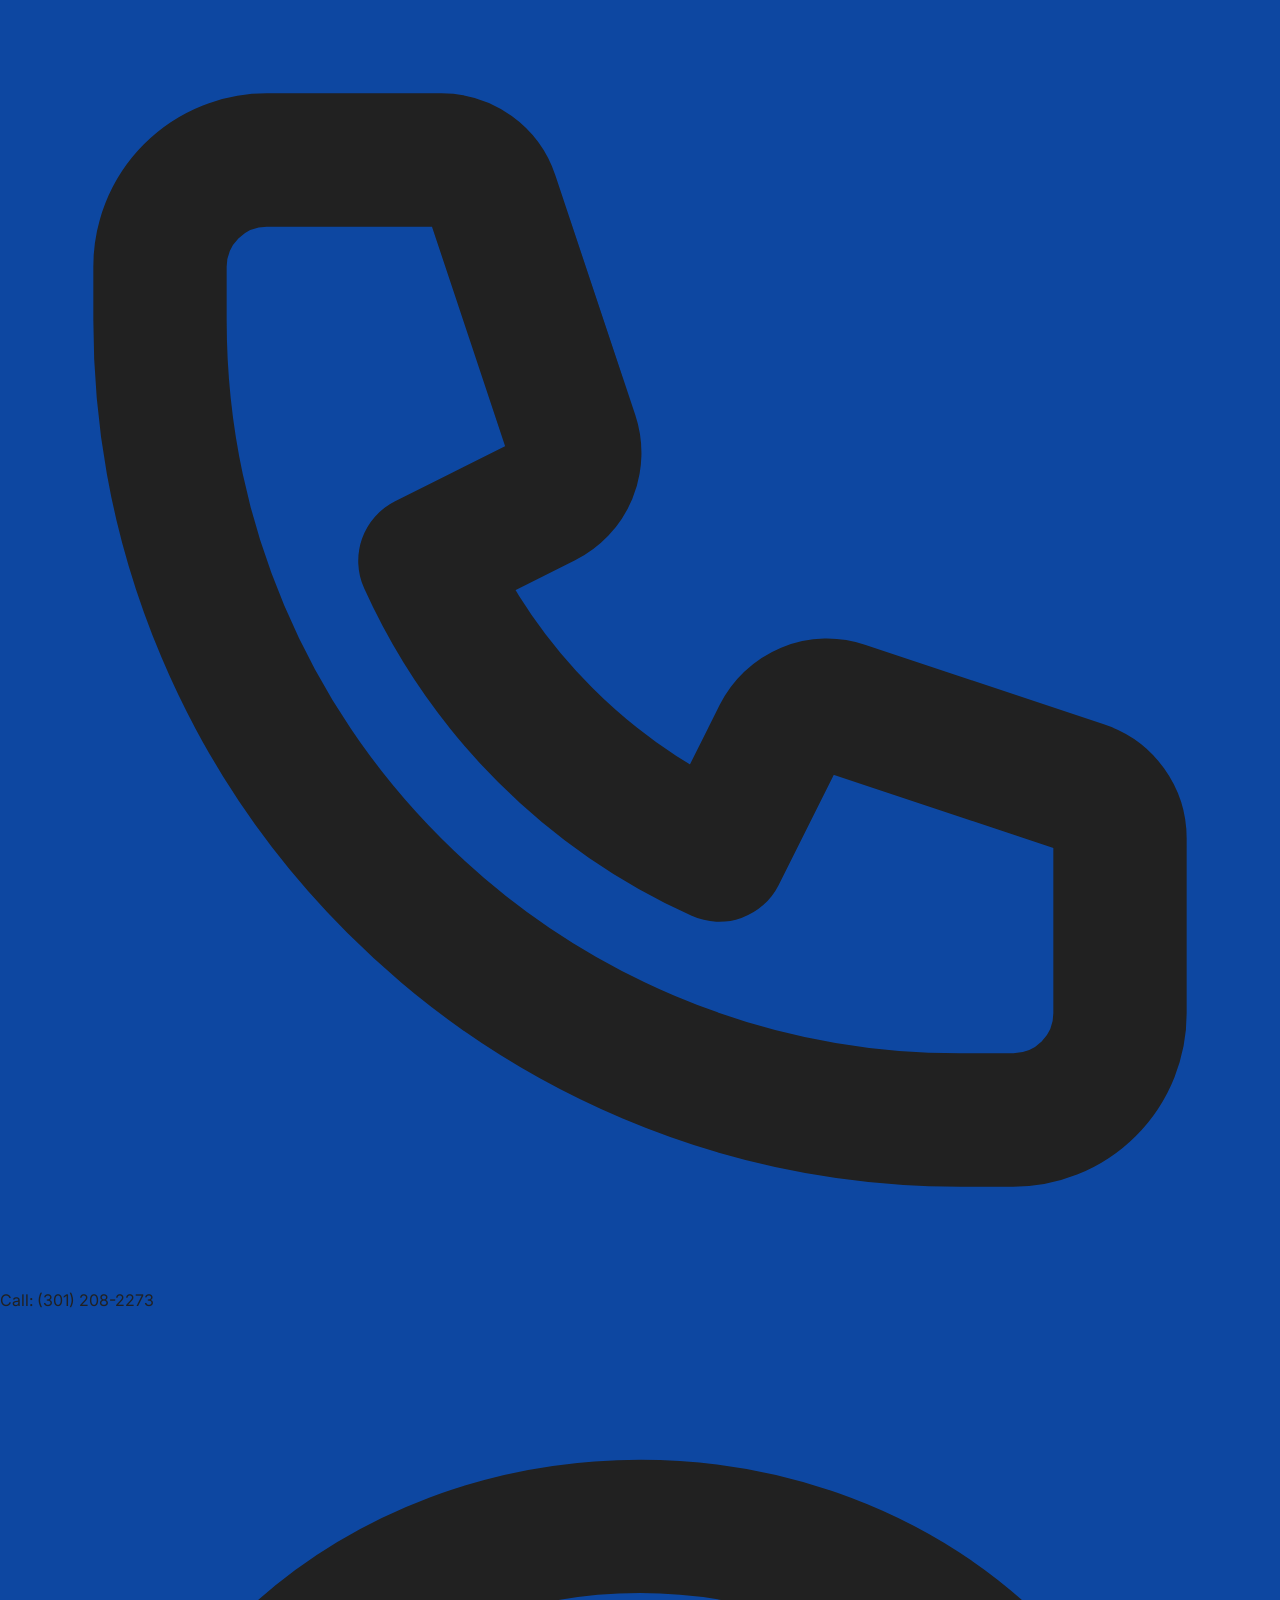
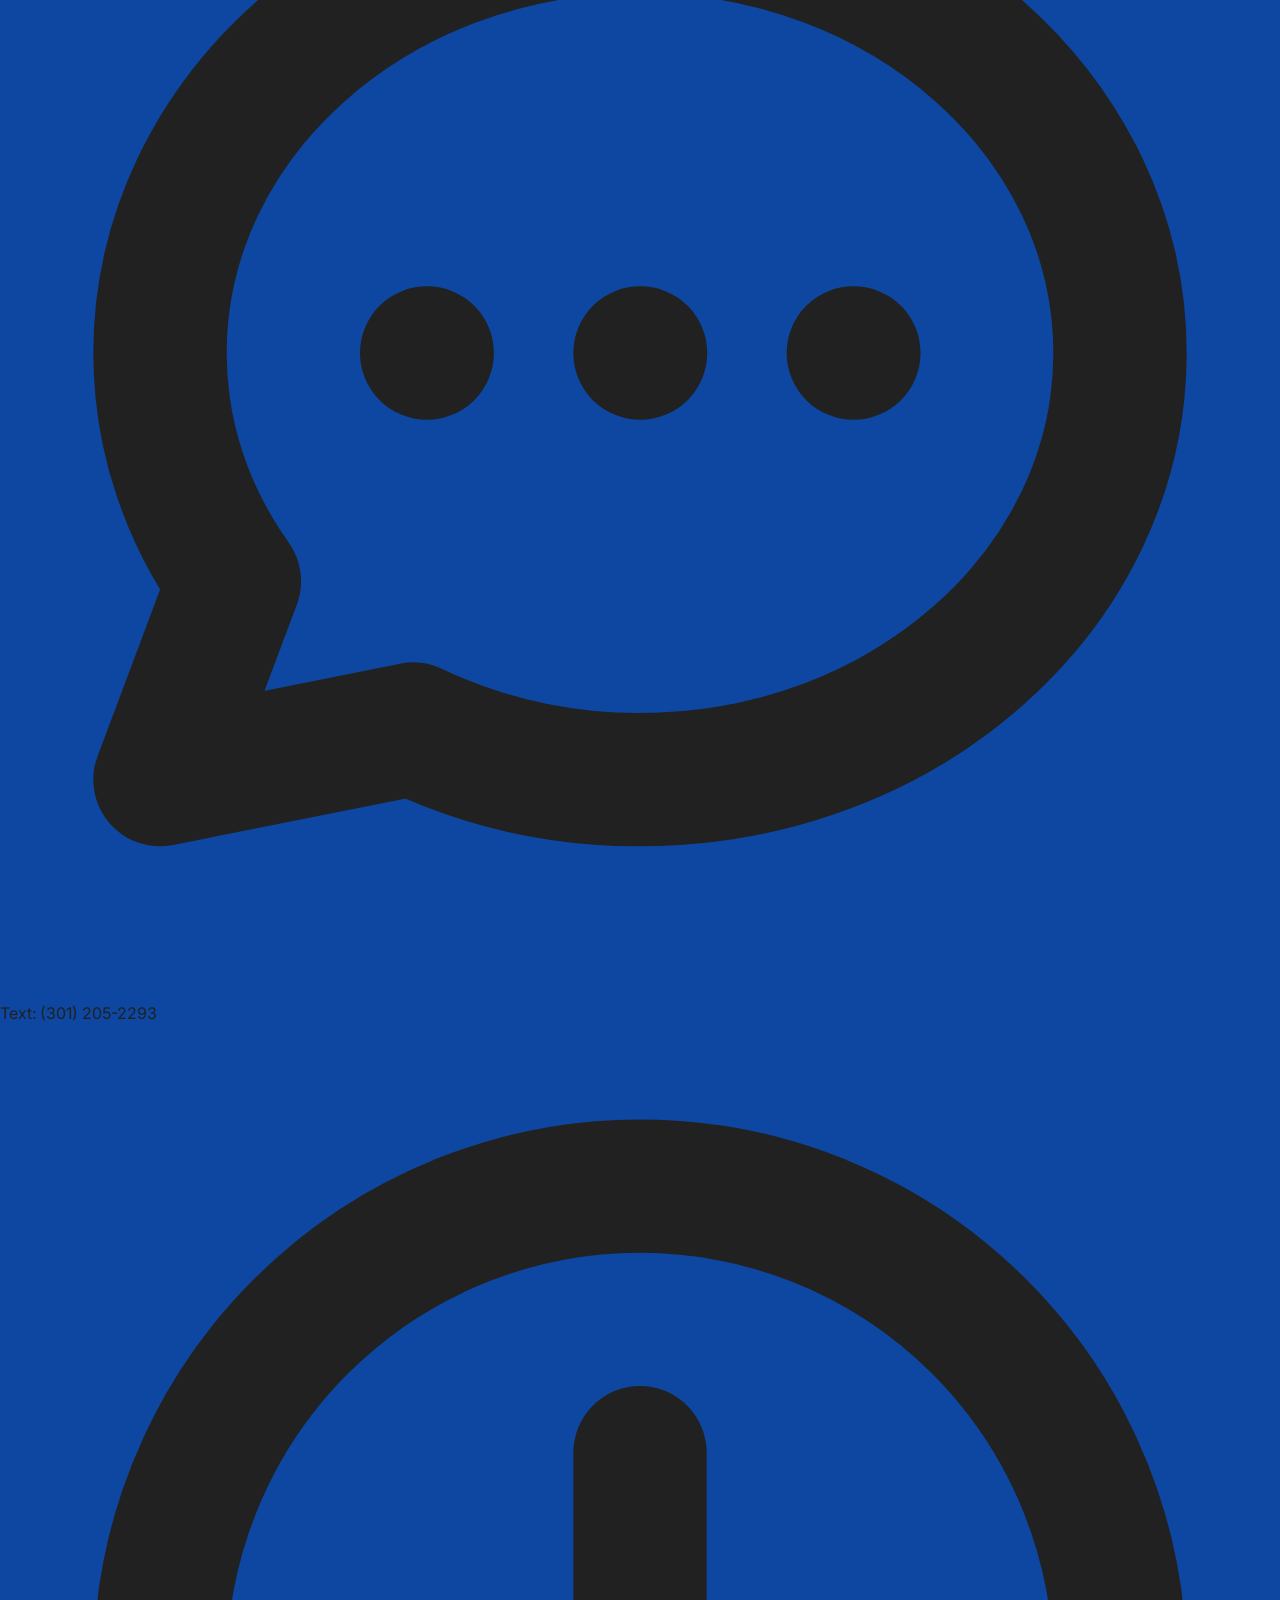
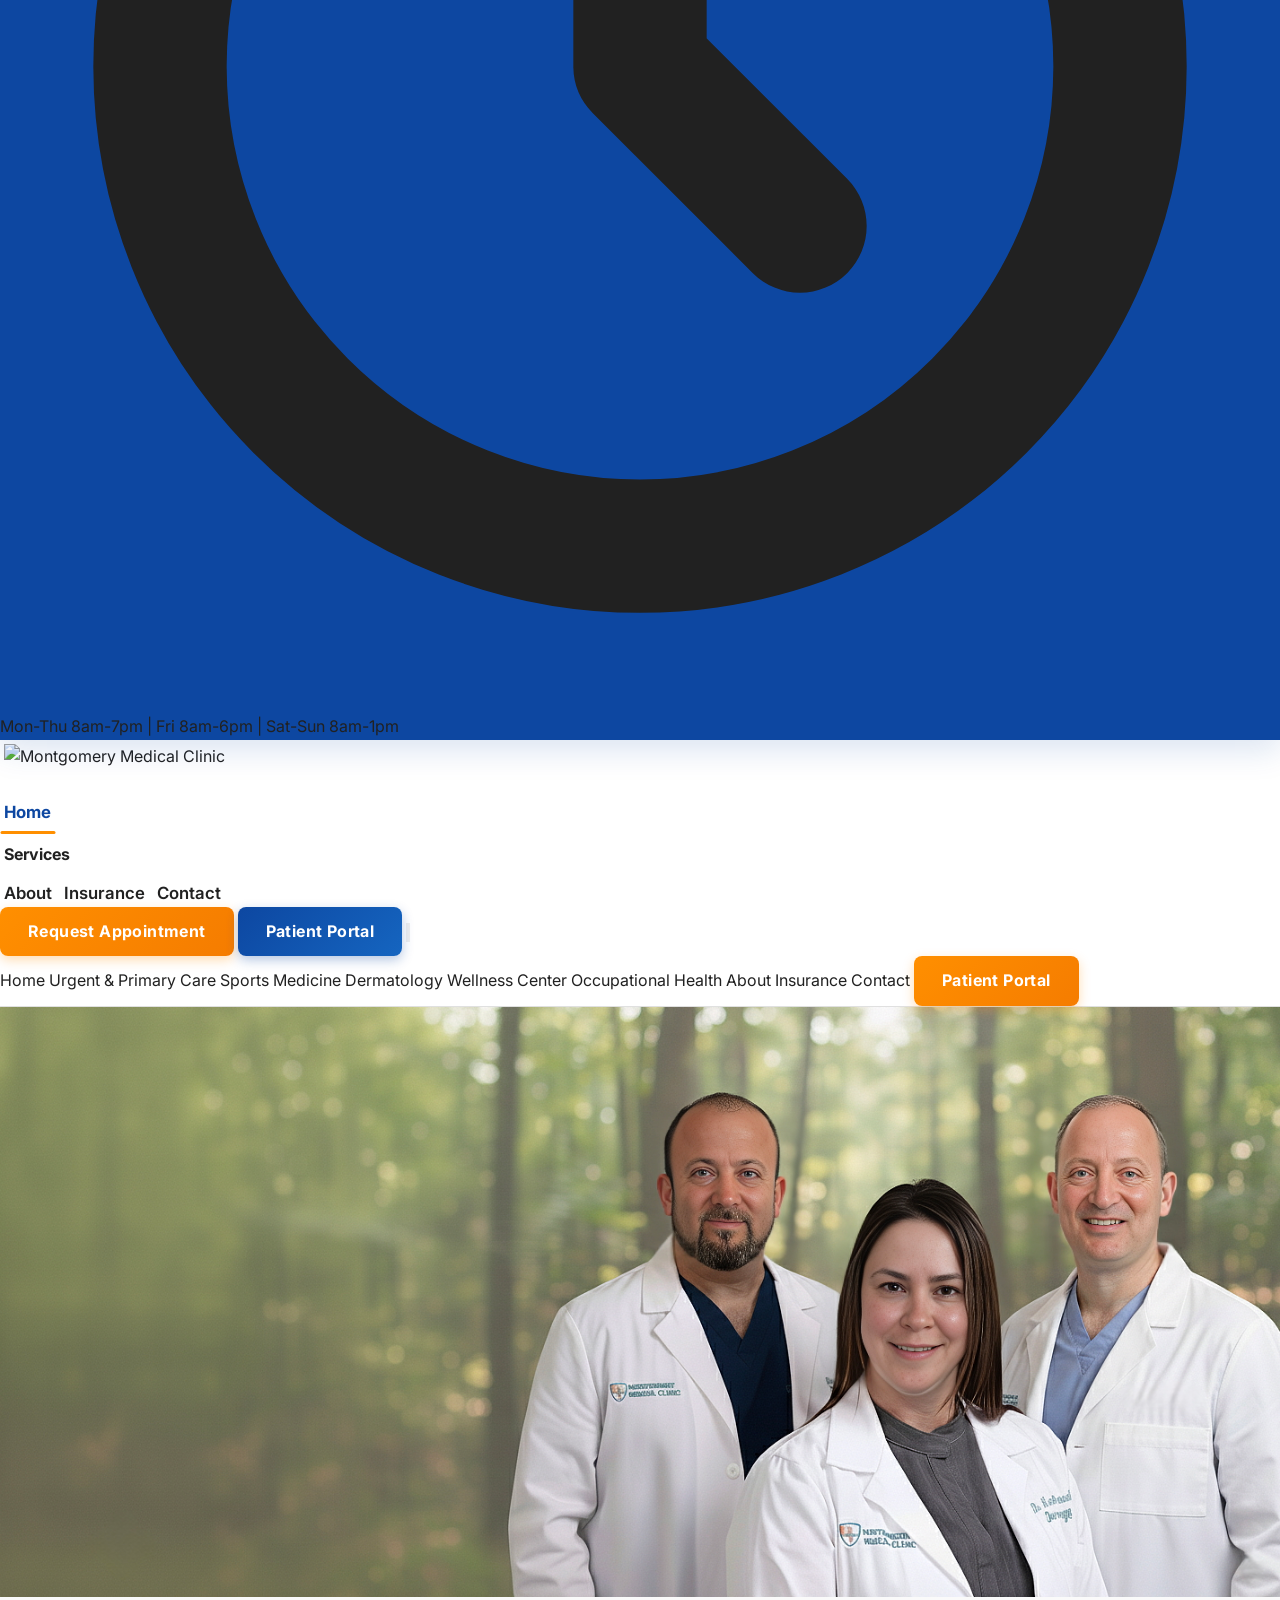
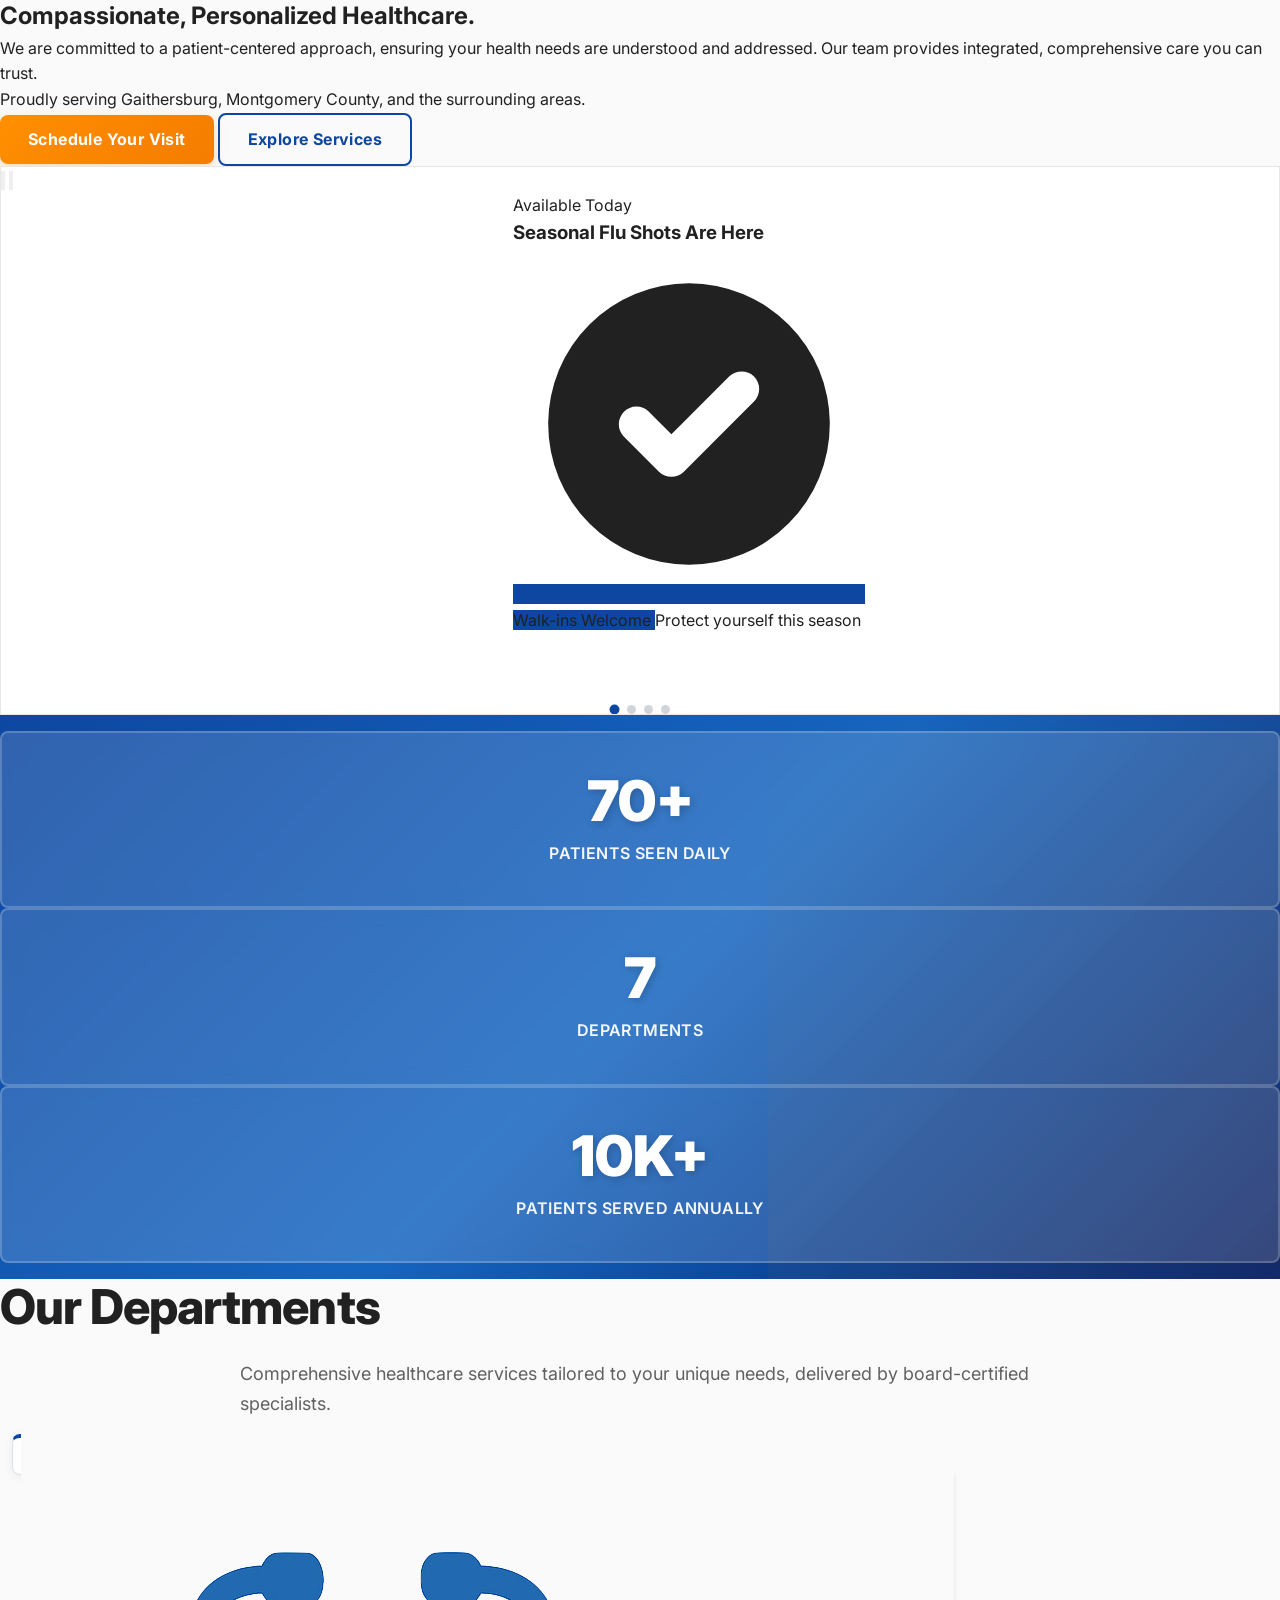
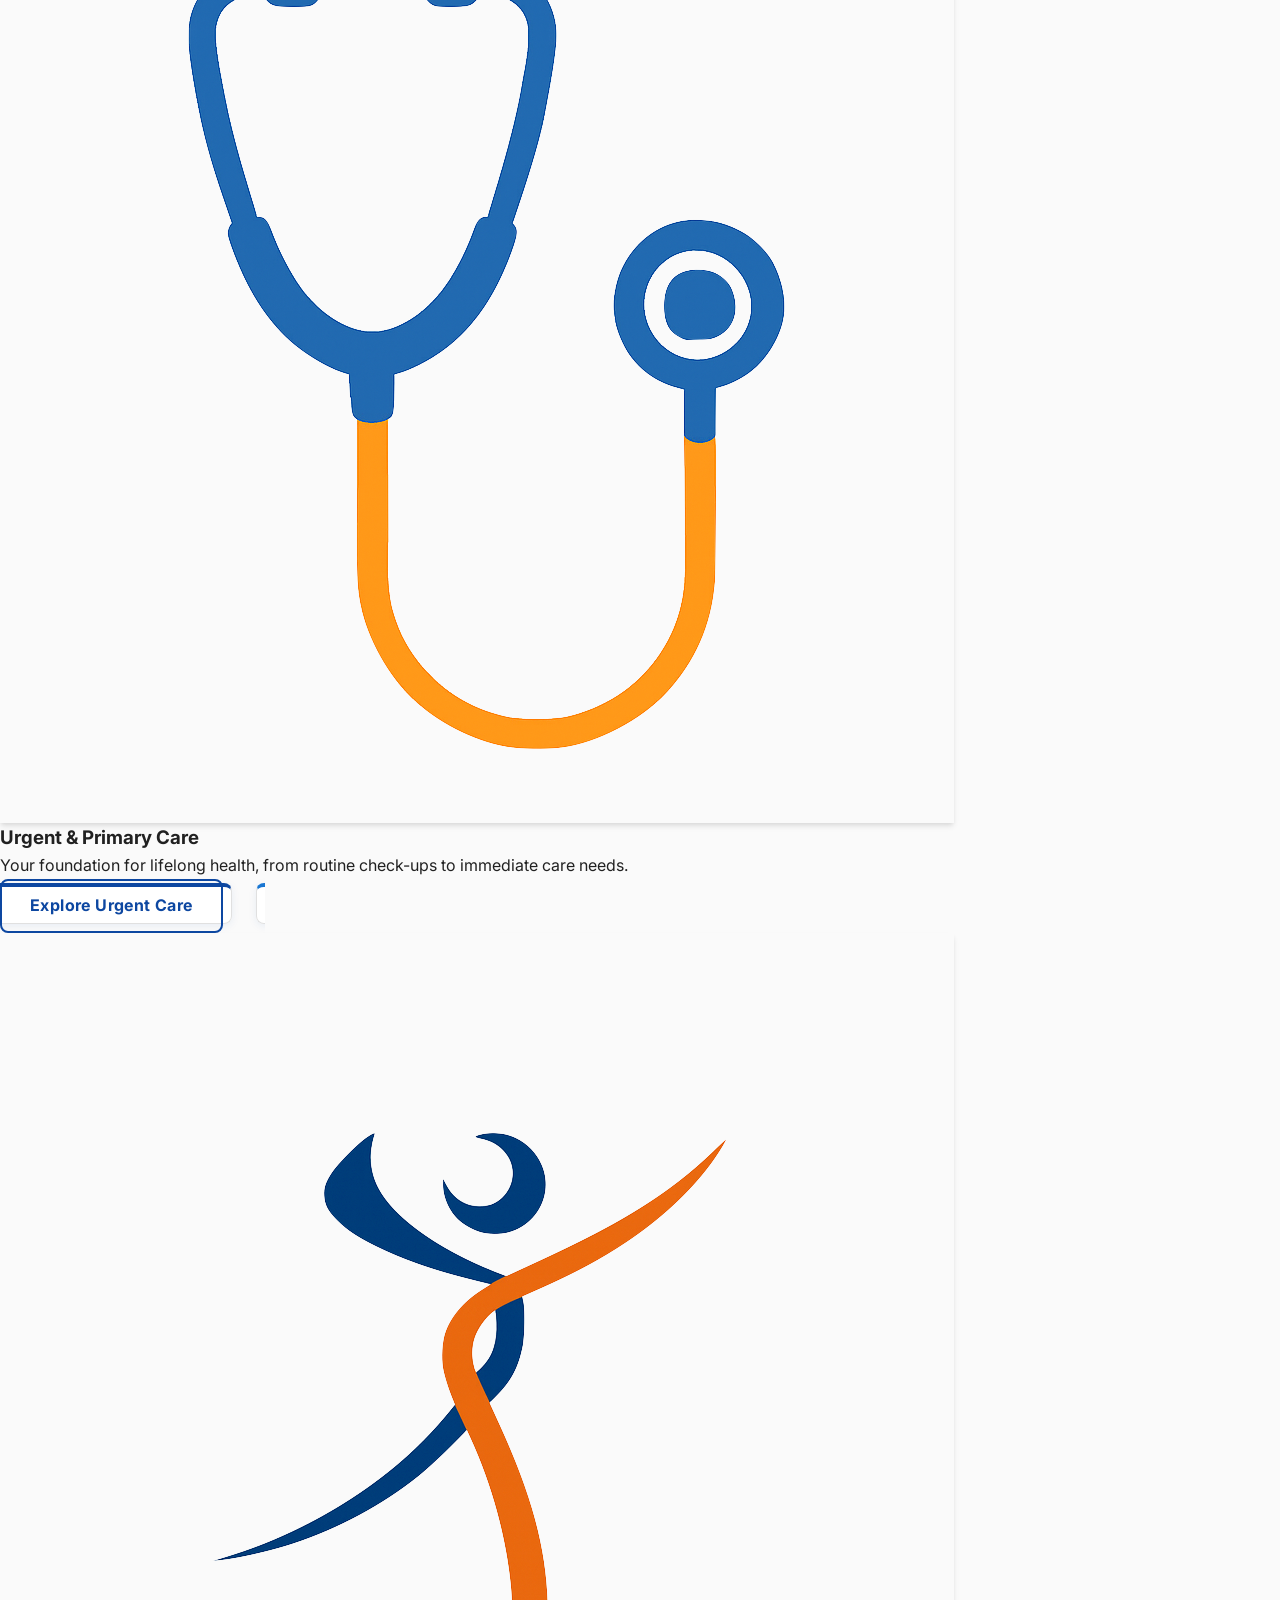
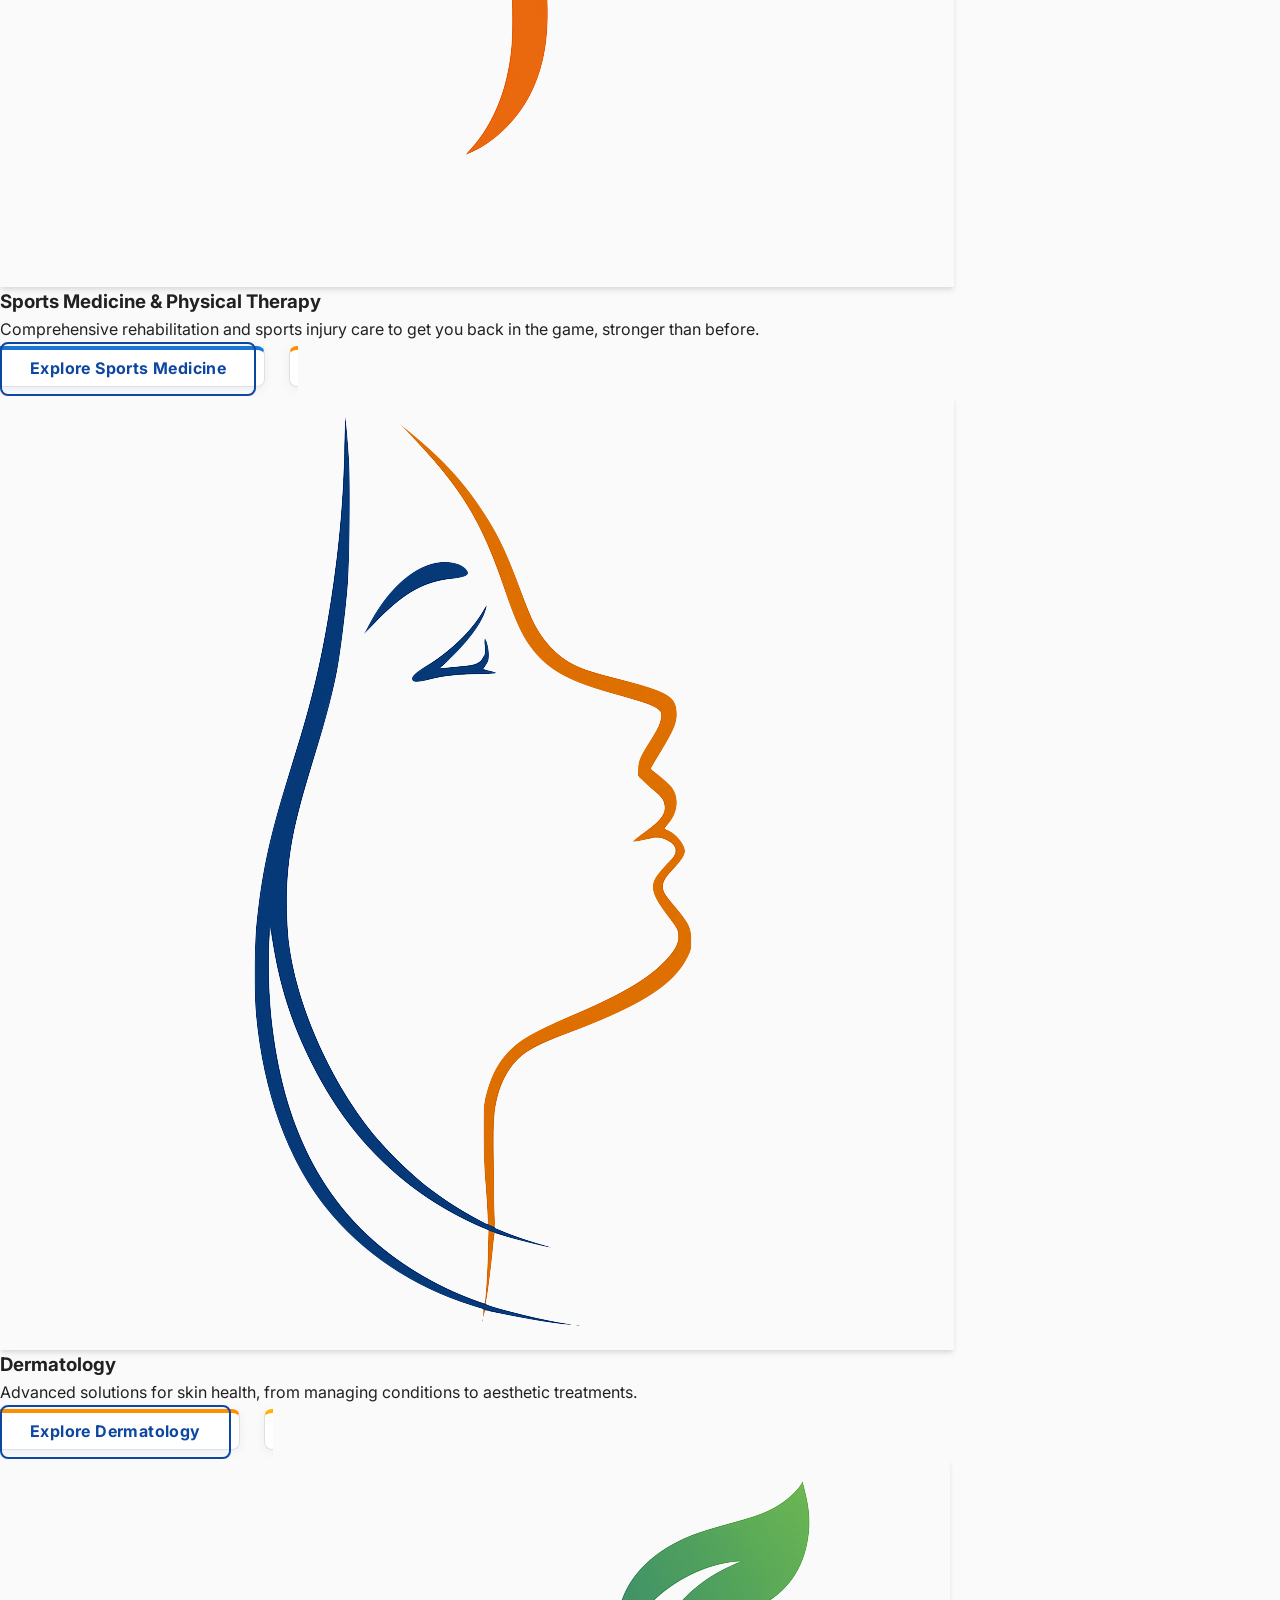
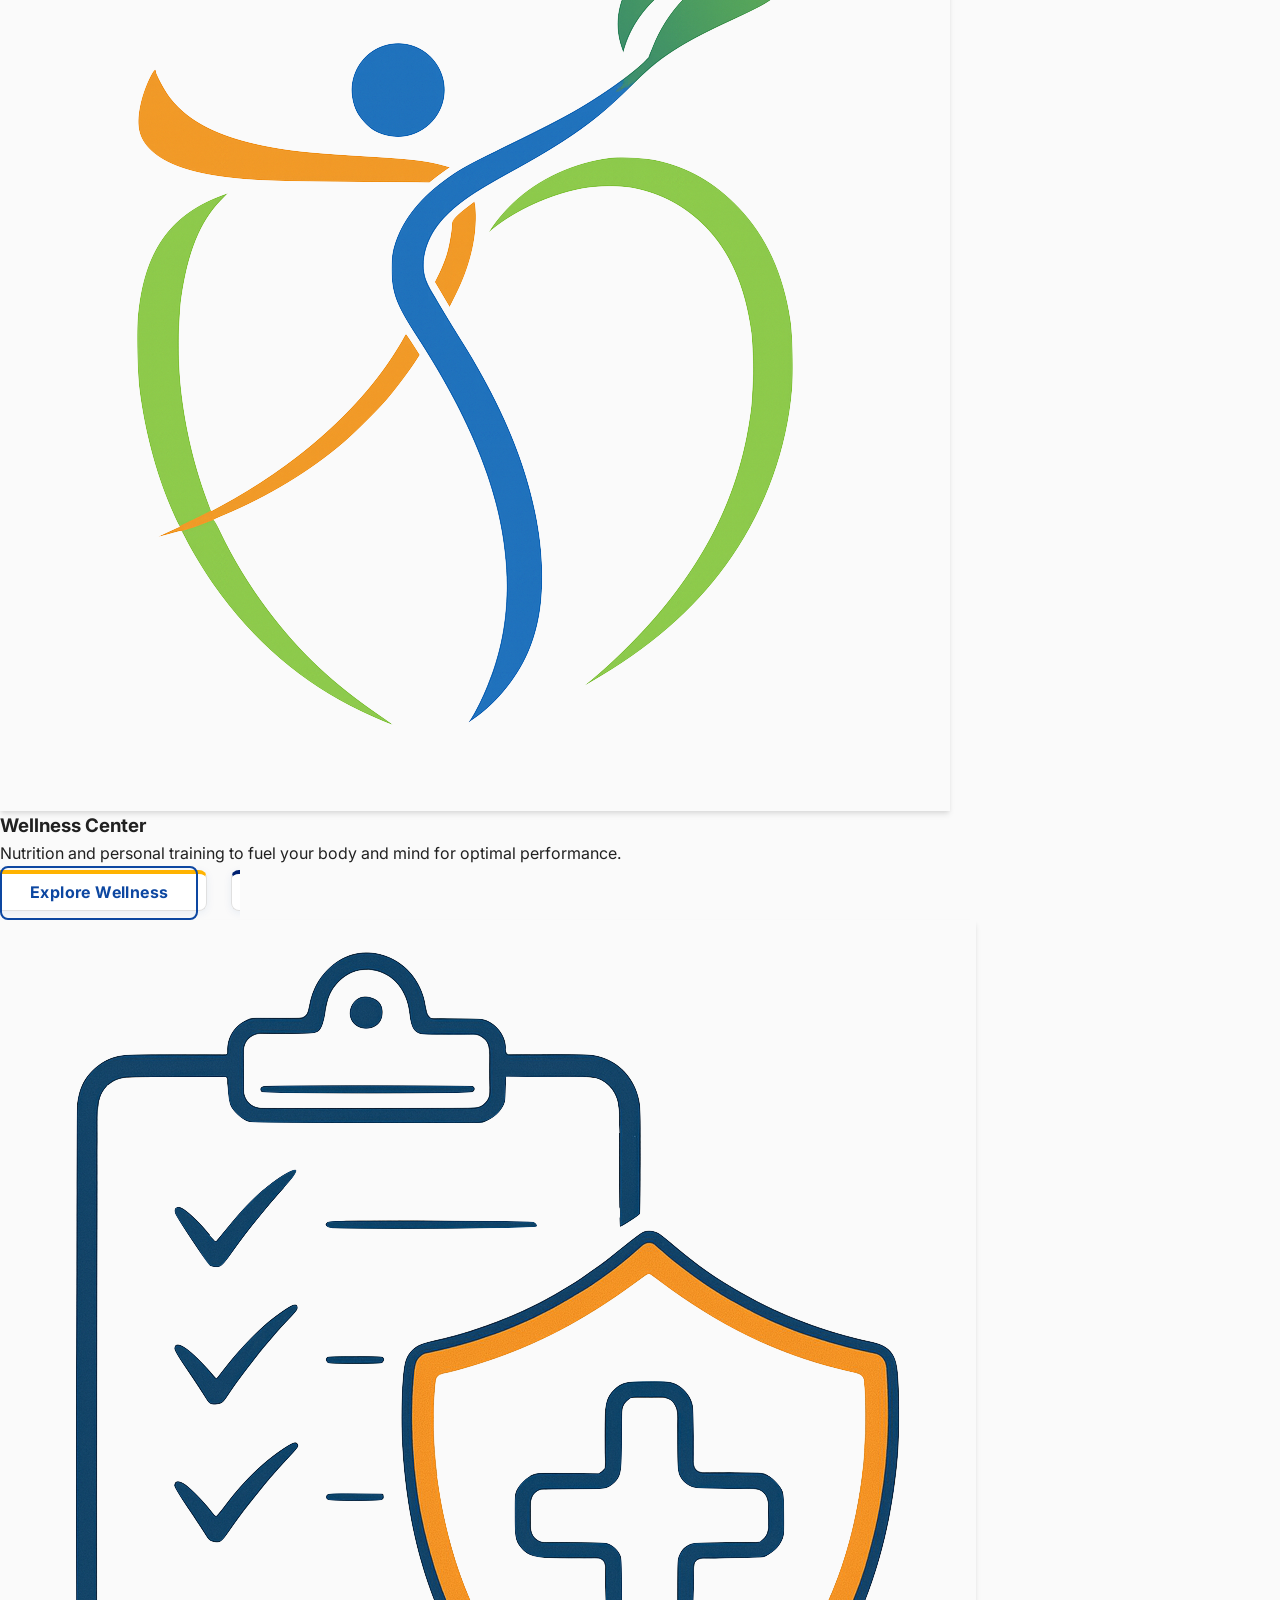
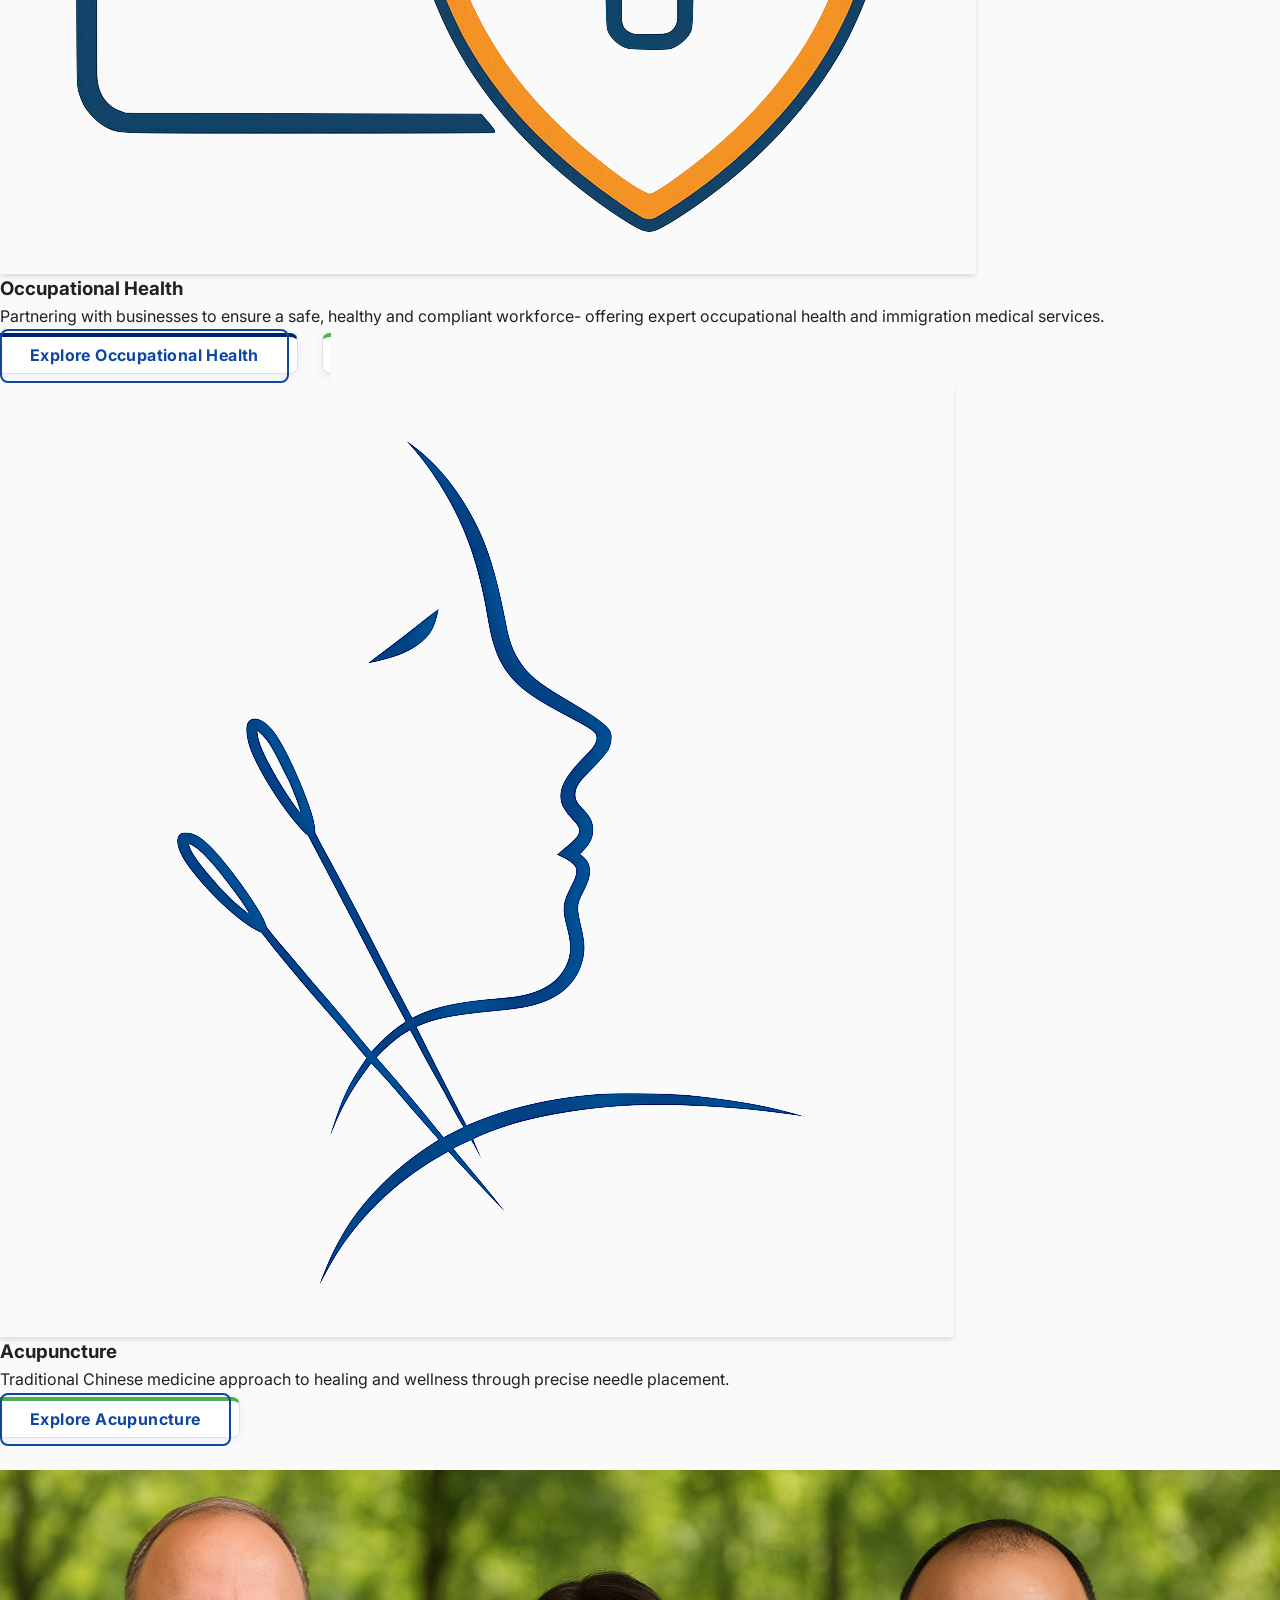
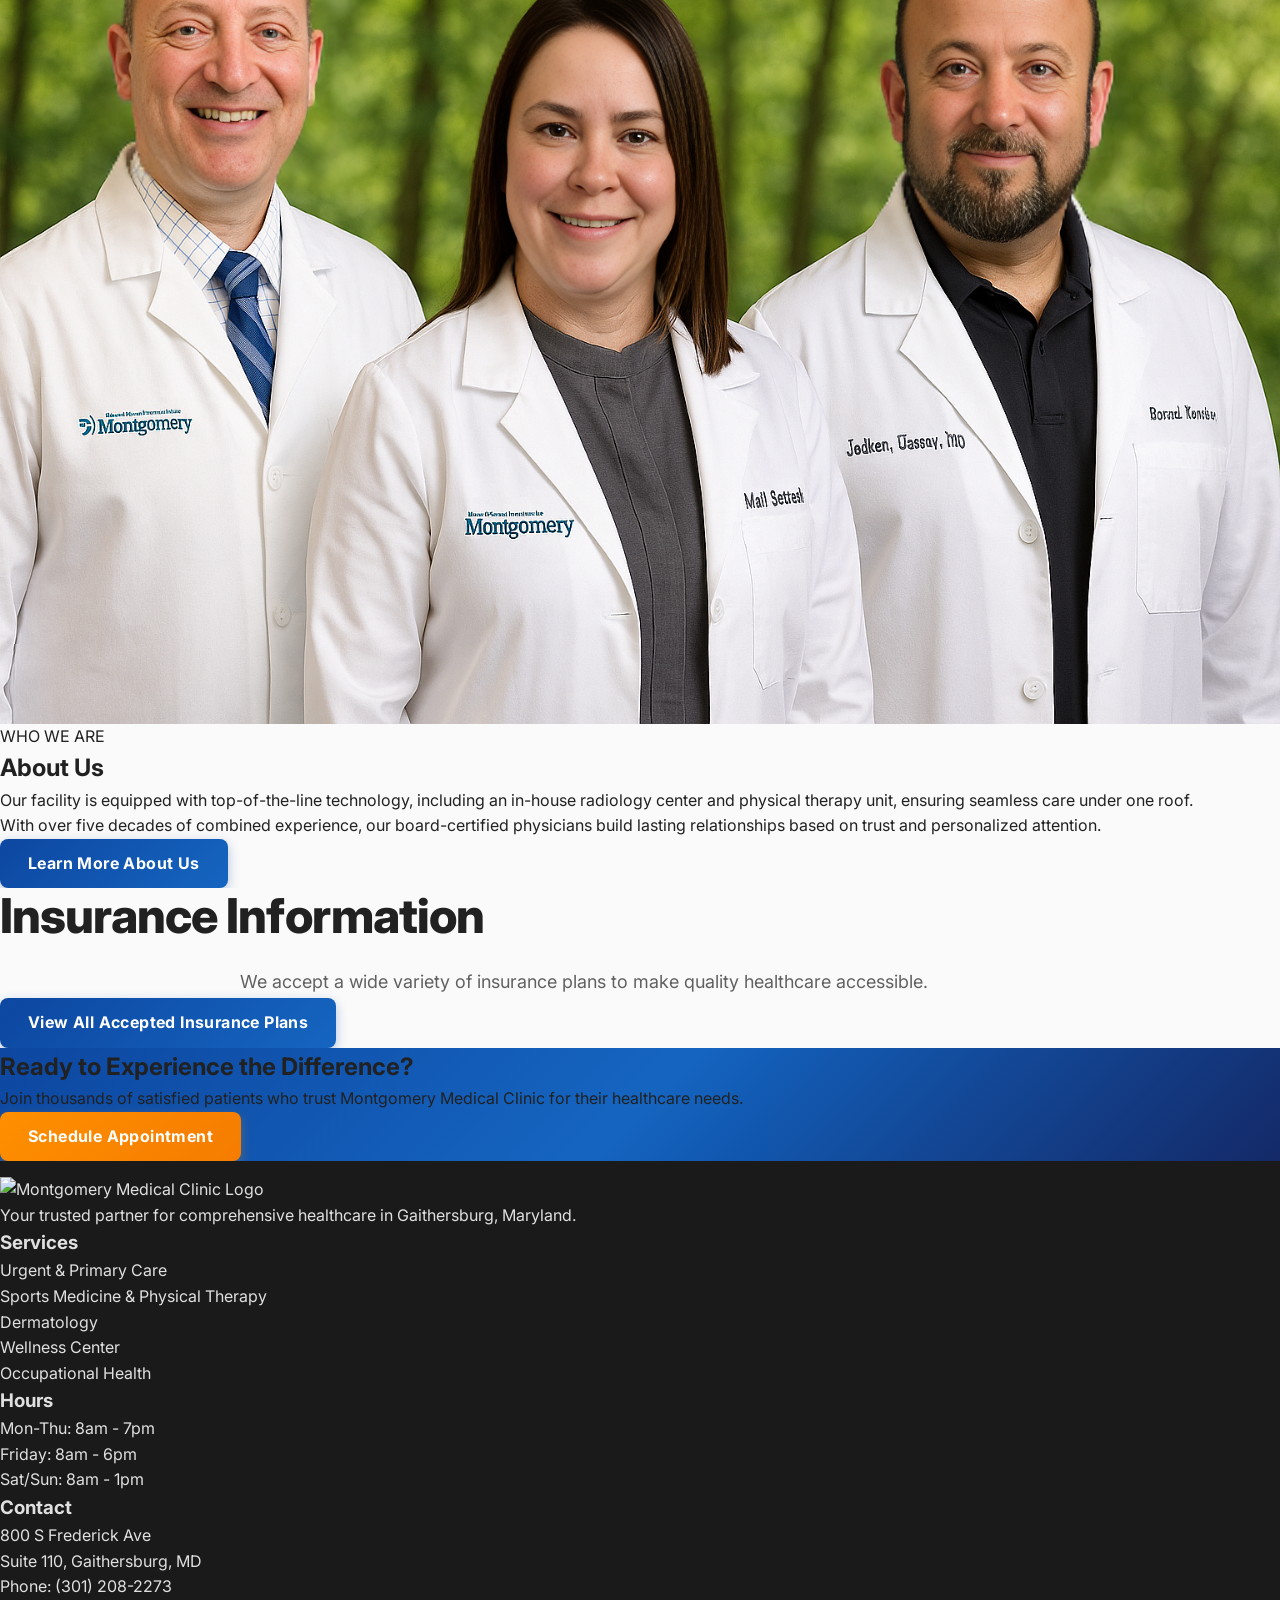
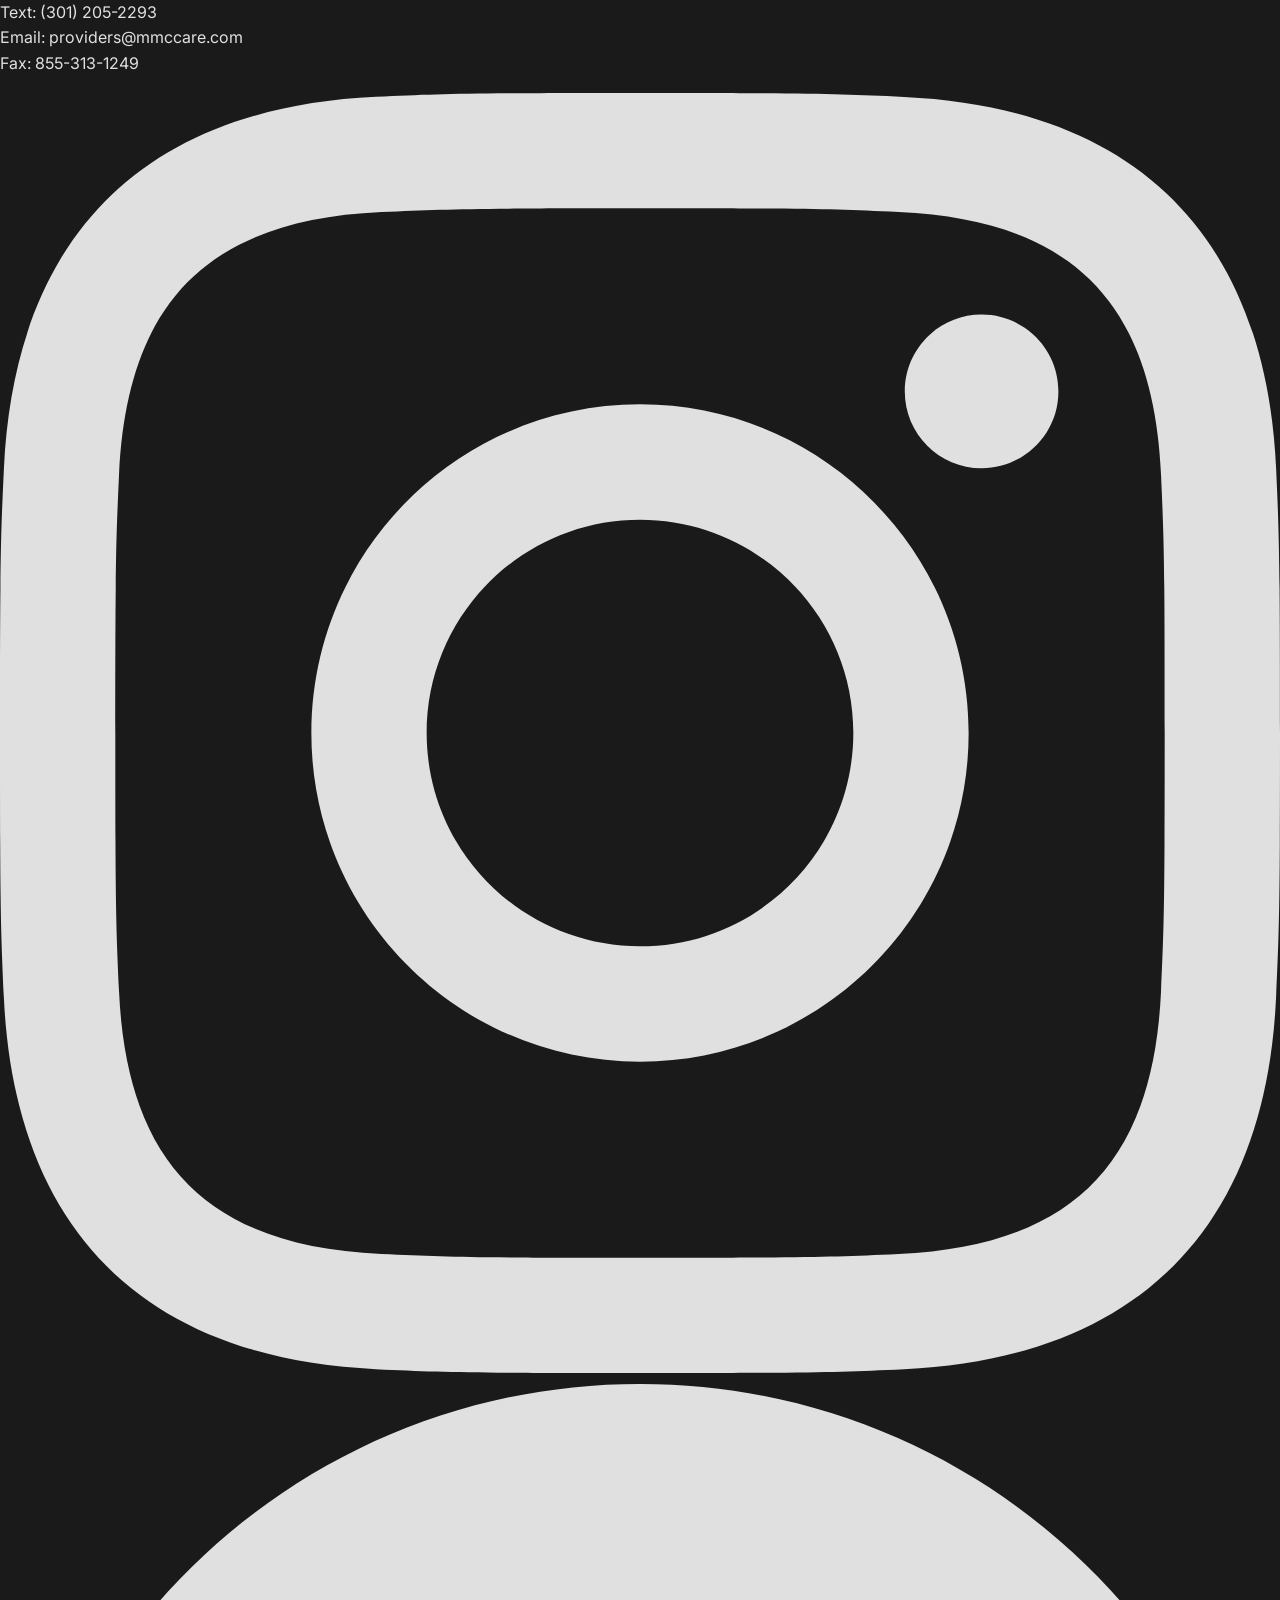
==== commit 8a1ee6c5: "Add files via upload" ====
--- a/index.html
+++ b/index.html
@@ -41,16 +41,78 @@
             overflow-x: hidden;
         }
 
+        /* Critical: Only show one slide at a time */
         .slideshow-container .slide {
-            display: none;
+            display: none !important;
             animation: fadeIn 1.5s;
         }
         .slideshow-container .slide.active {
-            display: flex;
+            display: flex !important;
         }
         @keyframes fadeIn {
             from { opacity: 0; }
             to { opacity: 1; }
+        }
+        
+        /* Enhanced Mobile Responsiveness */
+        @media (max-width: 768px) {
+            /* Slideshow mobile adjustments */
+            .slideshow-container {
+                padding: 1rem !important;
+            }
+            
+            .slide {
+                padding: 1rem !important;
+                min-height: 180px !important;
+            }
+            
+            .slide h3 {
+                font-size: 1.25rem !important;
+                line-height: 1.3 !important;
+            }
+            
+            .slide .inline-flex {
+                font-size: 0.8rem !important;
+                padding: 0.5rem 0.75rem !important;
+            }
+            
+            /* Navigation arrows mobile */
+            .slideshow-container button {
+                width: 32px;
+                height: 32px;
+                padding: 0.5rem;
+            }
+            
+            .slideshow-container button svg {
+                width: 16px;
+                height: 16px;
+            }
+            
+            /* Better touch targets */
+            .btn {
+                min-height: 48px;
+                touch-action: manipulation;
+            }
+            
+            /* Service cards mobile spacing */
+            #services .grid {
+                gap: 1rem;
+            }
+        }
+        
+        @media (max-width: 640px) {
+            .slide {
+                padding: 0.75rem 0.5rem !important;
+            }
+            
+            .slide h3 {
+                font-size: 1.1rem !important;
+            }
+            
+            /* Ensure buttons wrap nicely */
+            .slide .flex-wrap {
+                justify-content: center;
+            }
         }
         
         /* Clean & Aesthetic Slideshow Container */
@@ -140,20 +202,21 @@
                     <span class="text-brand-orange">Personalized</span>
                     Healthcare.
                 </h1>
-                <p class="mt-4 sm:mt-6 text-gray-200 leading-relaxed" style="font-size: calc(1rem + 2px);">
+                <p class="mt-4 sm:mt-6 text-gray-200 leading-relaxed text-base sm:text-lg">
                     We are committed to a patient-centered approach, ensuring your health needs are understood and addressed. Our team provides integrated, comprehensive care you can trust.
                 </p>
-                <p class="mt-3 text-white/90 text-lg font-semibold">
+                <p class="mt-3 text-white/90 text-base sm:text-lg font-semibold">
                     Proudly serving Gaithersburg, Montgomery County, and the surrounding areas.
                 </p>
                 <div class="mt-8 sm:mt-10 flex flex-col sm:flex-row gap-3 sm:gap-4">
-                    <a href="https://nextpatient.co/p/montgomerymedclinic/schedule" target="_blank" class="btn btn-secondary px-6 sm:px-10 py-4 sm:py-5 text-base sm:text-lg">
+                    <a href="https://nextpatient.co/p/montgomerymedclinic/schedule" target="_blank" class="btn btn-secondary px-6 sm:px-10 py-3 sm:py-4 text-sm sm:text-base lg:text-lg text-center">
                         Schedule Your Visit
                     </a>
-                    <a href="#services" class="btn btn-outline border-2 border-white text-white hover:bg-white hover:text-dark-gray px-6 sm:px-10 py-4 sm:py-5 text-base sm:text-lg">
+                    <a href="#services" class="btn btn-outline border-2 border-white text-white hover:bg-white hover:text-dark-gray px-6 sm:px-10 py-3 sm:py-4 text-sm sm:text-base lg:text-lg text-center">
                         Explore Services
                     </a>
                 </div>
+
             </div>
         </div>
     </section>
@@ -174,72 +237,101 @@
                     </svg>
                 </button>
                 
-                <div class="slide active flex-col lg:flex-row items-center justify-between gap-6 lg:gap-10 relative z-10 text-center lg:text-left min-h-[200px] px-12">
+                <div class="slide active flex-col lg:flex-row items-center justify-between gap-4 sm:gap-6 lg:gap-10 relative z-10 text-center lg:text-left min-h-[200px] px-4 sm:px-8 lg:px-12">
                     <div class="shrink-0 relative">
                         <div class="absolute inset-0 bg-gradient-to-tr from-blue-300 to-purple-300 rounded-full blur-lg opacity-50"></div>
-                        <div class="relative w-20 h-20 bg-gradient-to-br from-blue-400 to-purple-500 rounded-full flex items-center justify-center shadow-md">
-                            <img src="icons/syringe.png" class="h-10 w-10" alt="Flu shot vaccine icon"/>
+                        <div class="relative w-16 h-16 sm:w-20 sm:h-20 bg-gradient-to-br from-blue-400 to-purple-500 rounded-full flex items-center justify-center shadow-md">
+                            <img src="icons/syringe.png" class="h-8 w-8 sm:h-10 sm:w-10" alt="Flu shot vaccine icon"/>
                         </div>
                     </div>
                     <div class="flex-1">
-                        <span class="inline-block bg-orange-300 text-orange-800 text-xs font-bold px-3 py-1 rounded-full uppercase tracking-wider mb-2">Available Today</span>
-                        <h3 class="text-2xl lg:text-3xl font-extrabold text-dark-gray mb-3 leading-tight">
+                        <span class="inline-flex items-center gap-2 bg-gradient-to-r from-brand-orange to-amber-500 text-white text-xs font-bold px-3 py-1 rounded-full uppercase tracking-wider mb-2 shadow-md">Available Today</span>
+                        <h3 class="text-xl sm:text-2xl lg:text-3xl font-extrabold text-dark-gray mb-2 sm:mb-3 leading-tight">
                             Seasonal <span class="text-brand-blue">Flu Shots</span> Are Here
                         </h3>
-                        <div class="flex items-center justify-center lg:justify-start gap-3 flex-wrap">
-                            <span class="inline-flex items-center gap-2 bg-brand-blue text-white font-bold px-4 py-2 rounded-lg text-sm shadow-md">
-                                <svg xmlns="http://www.w3.org/2000/svg" class="h-5 w-5" viewBox="0 0 20 20" fill="currentColor">
+                        <div class="flex items-center justify-center lg:justify-start gap-2 sm:gap-3 flex-wrap">
+                            <a href="https://nextpatient.co/p/montgomerymedclinic/schedule" target="_blank" class="inline-flex items-center gap-2 bg-brand-blue text-white font-bold px-3 sm:px-4 py-2 rounded-lg text-xs sm:text-sm shadow-md hover:bg-deep-blue transition-all cursor-pointer">
+                                <svg xmlns="http://www.w3.org/2000/svg" class="h-4 w-4 sm:h-5 sm:w-5" viewBox="0 0 20 20" fill="currentColor">
                                   <path fill-rule="evenodd" d="M10 18a8 8 0 100-16 8 8 0 000 16zm3.707-9.293a1 1 0 00-1.414-1.414L9 10.586 7.707 9.293a1 1 0 00-1.414 1.414l2 2a1 1 0 001.414 0l4-4z" clip-rule="evenodd" />
                                 </svg>
                                 Walk-ins Welcome
-                            </span>
-                            <span class="text-medium-gray font-medium text-sm">Protect yourself this season</span>
-                        </div>
-                    </div>
-                </div>
-
-                <div class="slide flex-col lg:flex-row items-center justify-between gap-6 lg:gap-10 relative z-10 text-center lg:text-left min-h-[200px] px-12">
+                            </a>
+                            <span class="text-medium-gray font-medium text-xs sm:text-sm">Protect yourself this season</span>
+                        </div>
+                    </div>
+                </div>
+
+                <div class="slide flex-col lg:flex-row items-center justify-between gap-4 sm:gap-6 lg:gap-10 relative z-10 text-center lg:text-left min-h-[200px] px-4 sm:px-8 lg:px-12">
+                    <div class="shrink-0 relative">
+                        <div class="absolute inset-0 bg-gradient-to-tr from-green-300 to-teal-300 rounded-full blur-lg opacity-50"></div>
+                        <div class="relative w-16 h-16 sm:w-20 sm:h-20 bg-gradient-to-br from-green-500 to-teal-600 rounded-full flex items-center justify-center shadow-md p-3 sm:p-4">
+                            <img src="icons/OccupationalHealth.png" class="h-10 w-10 sm:h-12 sm:w-12 object-contain" alt="FAA and Immigration Medical Services icon"/>
+                        </div>
+                    </div>
+                    <div class="flex-1">
+                        <span class="inline-flex items-center gap-2 bg-gradient-to-r from-brand-orange to-amber-500 text-white text-xs font-bold px-3 py-1 rounded-full uppercase tracking-wider mb-2 shadow-md">Specialized Services</span>
+                        <h3 class="text-xl sm:text-2xl lg:text-3xl font-extrabold text-dark-gray mb-2 sm:mb-3 leading-tight">
+                            <span class="text-brand-blue">FAA Physical Examinations</span> & Immigration Physicals
+                        </h3>
+                        <div class="flex flex-col lg:flex-row items-center justify-center lg:justify-start gap-2 sm:gap-3 flex-wrap">
+                            <div class="flex items-center gap-2">
+                                <svg xmlns="http://www.w3.org/2000/svg" class="h-4 w-4 sm:h-5 sm:w-5 text-brand-blue" viewBox="0 0 20 20" fill="currentColor">
+                                  <path fill-rule="evenodd" d="M10 18a8 8 0 100-16 8 8 0 000 16zm3.707-9.293a1 1 0 00-1.414-1.414L9 10.586 7.707 9.293a1 1 0 00-1.414 1.414l2 2a1 1 0 001.414 0l4-4z" clip-rule="evenodd" />
+                                </svg>
+                                <span class="text-medium-gray font-medium text-xs sm:text-sm">Authorized Aviation Medical Examiner - All Three Classes</span>
+                            </div>
+                            <div class="flex items-center gap-2">
+                                <svg xmlns="http://www.w3.org/2000/svg" class="h-4 w-4 sm:h-5 sm:w-5 text-brand-blue" viewBox="0 0 20 20" fill="currentColor">
+                                  <path fill-rule="evenodd" d="M10 18a8 8 0 100-16 8 8 0 000 16zm3.707-9.293a1 1 0 00-1.414-1.414L9 10.586 7.707 9.293a1 1 0 00-1.414 1.414l2 2a1 1 0 001.414 0l4-4z" clip-rule="evenodd" />
+                                </svg>
+                                <span class="text-medium-gray font-medium text-xs sm:text-sm">USCIS-Authorized Civil Surgeon</span>
+                            </div>
+                        </div>
+                    </div>
+                </div>
+
+                <div class="slide flex-col lg:flex-row items-center justify-between gap-4 sm:gap-6 lg:gap-10 relative z-10 text-center lg:text-left min-h-[200px] px-4 sm:px-8 lg:px-12">
                     <div class="shrink-0 relative">
                         <div class="absolute inset-0 bg-gradient-to-tr from-sky-300 to-indigo-300 rounded-full blur-lg opacity-50"></div>
-                        <div class="relative w-20 h-20 bg-gradient-to-br from-sky-500 to-indigo-600 rounded-full flex items-center justify-center shadow-md">
-                            <svg xmlns="http://www.w3.org/2000/svg" class="h-10 w-10 text-white" viewBox="0 0 24 24" fill="currentColor">
+                        <div class="relative w-16 h-16 sm:w-20 sm:h-20 bg-gradient-to-br from-sky-500 to-indigo-600 rounded-full flex items-center justify-center shadow-md">
+                            <svg xmlns="http://www.w3.org/2000/svg" class="h-8 w-8 sm:h-10 sm:w-10 text-white" viewBox="0 0 24 24" fill="currentColor">
                                 <path d="M19 3h-1V1h-2v2H8V1H6v2H5c-1.1 0-2 .9-2 2v14c0 1.1.9 2 2 2h14c1.1 0 2-.9 2-2V5c0-1.1-.9-2-2-2zm0 16H5V9h14v10zM7 11h5v5H7z"/>
                             </svg>
                         </div>
                     </div>
                     <div class="flex-1">
-                        <span class="inline-block bg-orange-300 text-orange-800 text-xs font-bold px-3 py-1 rounded-full uppercase tracking-wider mb-2">Available Today</span>
-                        <h3 class="text-2xl lg:text-3xl font-extrabold text-dark-gray mb-3 leading-tight">
+                        <span class="inline-flex items-center gap-2 bg-gradient-to-r from-brand-orange to-amber-500 text-white text-xs font-bold px-3 py-1 rounded-full uppercase tracking-wider mb-2 shadow-md">Available Today</span>
+                        <h3 class="text-xl sm:text-2xl lg:text-3xl font-extrabold text-dark-gray mb-2 sm:mb-3 leading-tight">
                             Same Day <span class="text-brand-blue">Urgent Care</span> Appointments
                         </h3>
-                        <div class="flex items-center justify-center lg:justify-start gap-3 flex-wrap">
-                            <span class="inline-flex items-center gap-2 bg-brand-blue text-white font-bold px-4 py-2 rounded-lg text-sm shadow-md">
-                                <svg xmlns="http://www.w3.org/2000/svg" class="h-5 w-5" viewBox="0 0 20 20" fill="currentColor">
+                        <div class="flex items-center justify-center lg:justify-start gap-2 sm:gap-3 flex-wrap">
+                            <a href="https://nextpatient.co/p/montgomerymedclinic/schedule" target="_blank" class="inline-flex items-center gap-2 bg-brand-blue text-white font-bold px-3 sm:px-4 py-2 rounded-lg text-xs sm:text-sm shadow-md hover:bg-deep-blue transition-all cursor-pointer">
+                                <svg xmlns="http://www.w3.org/2000/svg" class="h-4 w-4 sm:h-5 sm:w-5" viewBox="0 0 20 20" fill="currentColor">
                                   <path fill-rule="evenodd" d="M10 18a8 8 0 100-16 8 8 0 000 16zm3.707-9.293a1 1 0 00-1.414-1.414L9 10.586 7.707 9.293a1 1 0 00-1.414 1.414l2 2a1 1 0 001.414 0l4-4z" clip-rule="evenodd" />
                                 </svg>
                                 Walk-In Basis
-                            </span>
-                            <span class="text-medium-gray font-medium text-sm">No appointment needed</span>
-                        </div>
-                    </div>
-                </div>
-
-                <div class="slide flex-col lg:flex-row items-center justify-between gap-6 lg:gap-10 relative z-10 text-center lg:text-left min-h-[200px] px-12">
+                            </a>
+                            <span class="text-medium-gray font-medium text-xs sm:text-sm">No appointment needed</span>
+                        </div>
+                    </div>
+                </div>
+
+                <div class="slide flex-col lg:flex-row items-center justify-between gap-4 sm:gap-6 lg:gap-10 relative z-10 text-center lg:text-left min-h-[200px] px-4 sm:px-8 lg:px-12">
                     <div class="shrink-0 relative">
                         <div class="absolute inset-0 bg-gradient-to-tr from-blue-300 to-amber-200 rounded-full blur-lg opacity-50"></div>
-                        <div class="relative w-20 h-20 bg-gradient-to-br from-blue-500 to-deep-blue rounded-full flex items-center justify-center shadow-md">
-                            <img src="icons/hospital.png" class="h-10 w-10" alt="Medical facility comprehensive care icon"/>
+                        <div class="relative w-16 h-16 sm:w-20 sm:h-20 bg-gradient-to-br from-blue-500 to-deep-blue rounded-full flex items-center justify-center shadow-md">
+                            <img src="icons/hospital.png" class="h-8 w-8 sm:h-10 sm:w-10" alt="Medical facility comprehensive care icon"/>
                         </div>
                     </div>
                     <div class="flex-1">
-                        <h3 class="text-2xl lg:text-3xl font-extrabold text-dark-gray mb-3 leading-tight">
+                        <h3 class="text-xl sm:text-2xl lg:text-3xl font-extrabold text-dark-gray mb-2 sm:mb-3 leading-tight">
                             <span class="text-transparent bg-clip-text bg-gradient-to-r from-brand-blue to-brand-orange">One Stop</span> For All Your Medical Needs
                         </h3>
-                        <p class="text-medium-gray font-medium text-base mb-4">Comprehensive multi-specialty care under one roof.</p>
+                        <p class="text-medium-gray font-medium text-sm sm:text-base mb-3 sm:mb-4">Comprehensive multi-specialty care under one roof.</p>
                         <div class="flex items-center justify-center lg:justify-start">
-                            <a href="#services" class="inline-flex items-center gap-2 bg-white text-dark-gray font-bold px-4 py-2 rounded-lg text-sm shadow-md border border-gray-300 hover:bg-gray-100 transition-all">
+                            <a href="#services" class="inline-flex items-center gap-2 bg-white text-dark-gray font-bold px-3 sm:px-4 py-2 rounded-lg text-xs sm:text-sm shadow-md border border-gray-300 hover:bg-gray-100 transition-all">
                                 Explore Our Services
-                                <svg xmlns="http://www.w3.org/2000/svg" class="h-5 w-5" viewBox="0 0 20 20" fill="currentColor">
+                                <svg xmlns="http://www.w3.org/2000/svg" class="h-4 w-4 sm:h-5 sm:w-5" viewBox="0 0 20 20" fill="currentColor">
                                   <path fill-rule="evenodd" d="M7.293 14.707a1 1 0 010-1.414L10.586 10 7.293 6.707a1 1 0 011.414-1.414l4 4a1 1 0 010 1.414l-4 4a1 1 0 01-1.414 0z" clip-rule="evenodd" />
                                 </svg>
                             </a>
@@ -251,25 +343,26 @@
                     <span class="slideshow-dot active" onclick="currentSlide(1)"></span>
                     <span class="slideshow-dot" onclick="currentSlide(2)"></span>
                     <span class="slideshow-dot" onclick="currentSlide(3)"></span>
+                    <span class="slideshow-dot" onclick="currentSlide(4)"></span>
                 </div>
             </div>
         </div>
     </section>
 
-    <section class="bg-gradient-blue text-white py-16">
-        <div class="container mx-auto px-6 lg:px-8">
-            <div class="grid grid-cols-1 md:grid-cols-3 gap-12 text-center">
+    <section class="bg-gradient-blue text-white py-12 sm:py-16">
+        <div class="container mx-auto px-4 sm:px-6 lg:px-8">
+            <div class="grid grid-cols-1 md:grid-cols-3 gap-8 sm:gap-12 text-center">
                 <div class="stat-card" data-aos="fade-up">
-                    <div class="stat-number text-white">70+</div>
-                    <div class="stat-label text-white/90">Patients Seen Daily</div>
+                    <div class="stat-number text-white text-4xl sm:text-5xl lg:text-6xl">70+</div>
+                    <div class="stat-label text-white/90 text-sm sm:text-base">Patients Seen Daily</div>
                 </div>
                 <div class="stat-card" data-aos="fade-up" data-aos-delay="100">
-                    <div class="stat-number text-white">7</div>
-                    <div class="stat-label text-white/90">Departments</div>
+                    <div class="stat-number text-white text-4xl sm:text-5xl lg:text-6xl">7</div>
+                    <div class="stat-label text-white/90 text-sm sm:text-base">Departments</div>
                 </div>
                 <div class="stat-card" data-aos="fade-up" data-aos-delay="200">
-                    <div class="stat-number text-white">10K+</div>
-                    <div class="stat-label text-white/90">Patients Served Annually</div>
+                    <div class="stat-number text-white text-4xl sm:text-5xl lg:text-6xl">10K+</div>
+                    <div class="stat-label text-white/90 text-sm sm:text-base">Patients Served Annually</div>
                 </div>
             </div>
         </div>
@@ -386,10 +479,10 @@
     </section>
     <section class="py-16 md:py-24 lg:py-32 bg-light-blue-bg">
         <div class="container mx-auto px-4 sm:px-6 lg:px-8">
-            <div class="bg-gradient-blue text-white rounded-2xl md:rounded-3xl p-8 md:p-12 lg:p-20 text-center shadow-2xl" data-aos="fade-up">
-                <h2 class="text-2xl sm:text-3xl md:text-4xl lg:text-5xl font-black mb-4 md:mb-6">Ready to Experience the Difference?</h2>
-                <p class="text-base sm:text-lg md:text-xl mb-8 md:mb-10 text-white/90 max-w-2xl mx-auto">Join thousands of satisfied patients who trust Montgomery Medical Clinic for their healthcare needs.</p>
-                <a href="https://nextpatient.co/p/montgomerymedclinic/schedule" target="_blank" class="btn btn-secondary px-8 sm:px-12 py-4 sm:py-5 text-base sm:text-lg inline-flex">
+            <div class="bg-gradient-blue text-white rounded-2xl md:rounded-3xl p-6 sm:p-8 md:p-12 lg:p-20 text-center shadow-2xl" data-aos="fade-up">
+                <h2 class="text-2xl sm:text-3xl md:text-4xl lg:text-5xl font-black mb-3 sm:mb-4 md:mb-6">Ready to Experience the Difference?</h2>
+                <p class="text-sm sm:text-base md:text-lg lg:text-xl mb-6 sm:mb-8 md:mb-10 text-white/90 max-w-2xl mx-auto">Join thousands of satisfied patients who trust Montgomery Medical Clinic for their healthcare needs.</p>
+                <a href="https://nextpatient.co/p/montgomerymedclinic/schedule" target="_blank" class="btn btn-secondary px-6 sm:px-8 md:px-12 py-3 sm:py-4 md:py-5 text-sm sm:text-base lg:text-lg inline-flex">
                     Schedule Appointment
                 </a>
             </div>
@@ -411,65 +504,123 @@
         });
 
         // Enhanced Slideshow functionality with dots
-        let slideIndex = 0;
+        const SLIDE_INTERVAL = 12000;
+        let slideIndex = 1; // Track currently visible slide (1-based)
         let slideTimeout;
 
+        function normalizeIndex(index, total) {
+            if (total === 0) {
+                return 0;
+            }
+            return (index % total + total) % total;
+        }
+
+        function setSlide(targetIndex, slides, dots) {
+            const totalSlides = slides.length;
+            if (!totalSlides) {
+                return;
+            }
+
+            const normalizedIndex = normalizeIndex(targetIndex, totalSlides);
+
+            for (let i = 0; i < totalSlides; i++) {
+                slides[i].classList.remove("active");
+            }
+            for (let i = 0; i < dots.length; i++) {
+                dots[i].classList.remove("active");
+            }
+
+            slides[normalizedIndex].classList.add("active");
+            if (dots[normalizedIndex]) {
+                dots[normalizedIndex].classList.add("active");
+            }
+
+            slideIndex = normalizedIndex + 1;
+        }
+
+        function getCurrentSlideIndex(slides) {
+            if (!slides.length) {
+                return -1;
+            }
+
+            const presumedIndex = slideIndex - 1;
+            if (presumedIndex >= 0 && presumedIndex < slides.length && slides[presumedIndex].classList.contains("active")) {
+                return presumedIndex;
+            }
+
+            for (let i = 0; i < slides.length; i++) {
+                if (slides[i].classList.contains("active")) {
+                    return i;
+                }
+            }
+
+            return -1;
+        }
+
         function showSlides() {
+            const slides = document.querySelectorAll(".slideshow-container .slide");
+            const dots = document.querySelectorAll(".slideshow-dot");
+
+            if (!slides.length) {
+                return;
+            }
+
             clearTimeout(slideTimeout);
+
+            const currentIndex = getCurrentSlideIndex(slides);
+            const nextIndex = currentIndex === -1 ? 0 : (currentIndex + 1) % slides.length;
+
+            setSlide(nextIndex, slides, dots);
+
+            slideTimeout = setTimeout(showSlides, SLIDE_INTERVAL);
+        }
+        
+        function currentSlide(n) {
+            const slides = document.querySelectorAll(".slideshow-container .slide");
+            const dots = document.querySelectorAll(".slideshow-dot");
+
+            if (!slides.length) {
+                return;
+            }
+
+            clearTimeout(slideTimeout);
+            setSlide(n - 1, slides, dots);
+            slideTimeout = setTimeout(showSlides, SLIDE_INTERVAL);
+        }
+        
+        function changeSlide(direction) {
+            const slides = document.querySelectorAll(".slideshow-container .slide");
+            const dots = document.querySelectorAll(".slideshow-dot");
+
+            if (!slides.length) {
+                return;
+            }
+
+            clearTimeout(slideTimeout);
+
+            let currentIndex = getCurrentSlideIndex(slides);
+            if (currentIndex === -1) {
+                currentIndex = 0;
+            }
+
+            const targetIndex = normalizeIndex(currentIndex + direction, slides.length);
+
+            setSlide(targetIndex, slides, dots);
+
+            slideTimeout = setTimeout(showSlides, SLIDE_INTERVAL);
+        }
+
+        document.addEventListener("DOMContentLoaded", function() {
+            // Initialize slideshow - show first slide immediately
             let slides = document.querySelectorAll(".slideshow-container .slide");
             let dots = document.querySelectorAll(".slideshow-dot");
             
             if (slides.length > 0) {
-                for (let i = 0; i < slides.length; i++) {
-                    slides[i].classList.remove("active");
-                }
-                
-                for (let i = 0; i < dots.length; i++) {
-                    dots[i].classList.remove("active");
-                }
-                
-                slideIndex++;
-                if (slideIndex > slides.length) {slideIndex = 1}
-                
-                slides[slideIndex-1].classList.add("active");
-                if (dots[slideIndex-1]) {
-                    dots[slideIndex-1].classList.add("active");
-                }
-                
-                slideTimeout = setTimeout(showSlides, 12000);
-            }
-        }
-        
-        function currentSlide(n) {
-            slideIndex = n - 1;
-            showSlides();
-        }
-        
-        function changeSlide(direction) {
+                setSlide(0, slides, dots);
+            }
+
             clearTimeout(slideTimeout);
-            let slides = document.querySelectorAll(".slideshow-container .slide");
-            let dots = document.querySelectorAll(".slideshow-dot");
-            
-            slides[slideIndex-1].classList.remove("active");
-            if (dots[slideIndex-1]) {
-                dots[slideIndex-1].classList.remove("active");
-            }
-            
-            slideIndex += direction;
-            
-            if (slideIndex > slides.length) {slideIndex = 1}
-            if (slideIndex < 1) {slideIndex = slides.length}
-            
-            slides[slideIndex-1].classList.add("active");
-            if (dots[slideIndex-1]) {
-                dots[slideIndex-1].classList.add("active");
-            }
-            
-            slideTimeout = setTimeout(showSlides, 12000);
-        }
-
-        document.addEventListener("DOMContentLoaded", function() {
-            showSlides();
+            slideTimeout = setTimeout(showSlides, SLIDE_INTERVAL);
         });
     </script>
 
--- a/css/style.css
+++ b/css/style.css
@@ -100,6 +100,7 @@
     background: var(--off-white);
     font-size: 16px;
     position: relative;
+    padding-top: var(--top-contact-bar-height, 56px);
 }
 
 img {
@@ -138,11 +139,16 @@
 
 /* ===== STICKY TOP CONTACT BAR ===== */
 .top-contact-bar {
-    position: sticky;
+    position: fixed;
     top: 0;
+    left: 0;
+    right: 0;
     z-index: 10010;
     width: 100%;
     background: #0d47a1; /* Brand blue fallback */
+    box-shadow: 0 10px 30px rgba(13, 71, 161, 0.15);
+    backdrop-filter: blur(10px);
+    -webkit-backdrop-filter: blur(10px);
 }
 
 /* Ensure contact bar text color */
@@ -604,7 +610,12 @@
 
 /* ===== MEDICAL GRADIENT BACKGROUNDS ===== */
 .bg-gradient-blue {
-    background: linear-gradient(135deg, var(--medical-blue) 0%, var(--deep-blue) 100%);
+    /* Fallback for older browsers */
+    background: #0d47a1;
+    /* Chrome 10-25, Safari 5.1-6 */
+    background: -webkit-linear-gradient(135deg, #0d47a1 0%, #1565c0 50%, #002171 100%);
+    /* W3C, IE 10+, Edge, Firefox 16+, Chrome 26+, Opera 12+, Safari 7+ */
+    background: linear-gradient(135deg, #0d47a1 0%, #1565c0 50%, #002171 100%);
     position: relative;
 }
 
@@ -615,11 +626,21 @@
     right: 0;
     width: 40%;
     height: 100%;
-    background: linear-gradient(135deg, transparent 0%, rgba(255, 143, 0, 0.15) 100%);
+    /* Fallback */
+    background: rgba(255, 143, 0, 0.08);
+    /* Chrome 10-25, Safari 5.1-6 */
+    background: -webkit-linear-gradient(135deg, transparent 0%, rgba(255, 143, 0, 0.08) 100%);
+    /* W3C, IE 10+, Edge, Firefox 16+, Chrome 26+, Opera 12+, Safari 7+ */
+    background: linear-gradient(135deg, transparent 0%, rgba(255, 143, 0, 0.08) 100%);
     pointer-events: none;
 }
 
 .gradient-blue {
+    /* Fallback for older browsers */
+    background: #0d47a1;
+    /* Chrome 10-25, Safari 5.1-6 */
+    background: -webkit-linear-gradient(135deg, var(--medical-blue) 0%, #1976d2 100%);
+    /* W3C, IE 10+, Edge, Firefox 16+, Chrome 26+, Opera 12+, Safari 7+ */
     background: linear-gradient(135deg, var(--medical-blue) 0%, #1976d2 100%);
 }
 
@@ -1056,141 +1077,306 @@
 }
 
 /* ===== CONTACT MODAL ===== */
+.sr-only {
+    position: absolute;
+    width: 1px;
+    height: 1px;
+    padding: 0;
+    margin: -1px;
+    overflow: hidden;
+    clip: rect(0, 0, 0, 0);
+    white-space: nowrap;
+    border: 0;
+}
+
 .contact-modal {
     display: none;
     position: fixed;
     inset: 0;
-    width: 100%;
-    height: 100%;
     z-index: 10020;
-    background-color: rgba(0, 0, 0, 0.7);
+    padding: clamp(1rem, 3vw, 2rem);
     justify-content: center;
     align-items: center;
-    padding: 1.5rem;
-    animation: contact-overlay-fade 0.3s ease;
+    background: rgba(13, 71, 161, 0.3);
+    backdrop-filter: blur(8px);
+    -webkit-backdrop-filter: blur(8px);
 }
 
 .contact-modal.active {
     display: flex;
+    animation: contact-overlay-fade 0.3s ease;
 }
 
 .contact-modal-content {
+    width: min(560px, 95%);
+    max-height: 90vh;
+    overflow-y: auto;
     background: #ffffff;
-    padding: 2.5rem;
-    border-radius: 1.5rem;
-    max-width: 520px;
-    width: min(100%, 520px);
-    box-shadow: 0 20px 60px rgba(13, 71, 161, 0.3);
+    border-radius: 14px;
+    padding: clamp(1.35rem, 1.8vw + 0.75rem, 1.75rem);
+    box-shadow: 0 10px 30px rgba(13, 71, 161, 0.15), 0 0 0 1px rgba(13, 71, 161, 0.08);
+    border: 1px solid rgba(13, 71, 161, 0.1);
     position: relative;
     animation: contact-modal-rise 0.3s ease;
 }
 
 .contact-modal-header {
-    margin-bottom: 1.5rem;
-    text-align: center;
+    display: flex;
+    flex-direction: column;
+    gap: 0.3rem;
+    margin-bottom: 0.85rem;
 }
 
 .contact-modal-title {
-    font-size: 1.75rem;
+    font-size: clamp(1.3rem, 2.5vw, 1.5rem);
     font-weight: 700;
-    color: var(--medical-blue);
-    letter-spacing: var(--letter-spacing-tight);
+    letter-spacing: -0.01em;
+    color: var(--dark-gray);
+    line-height: 1.15;
 }
 
 .contact-modal-subtitle {
-    margin-top: 0.5rem;
     color: var(--medium-gray);
-    line-height: 1.5;
+    line-height: 1.4;
+    font-size: 0.82rem;
 }
 
 .contact-close {
     position: absolute;
     top: 1rem;
     right: 1rem;
-    font-size: 2rem;
-    font-weight: 700;
-    color: var(--medium-gray);
-    cursor: pointer;
-    border: none;
-    background: transparent;
-    transition: color 0.3s ease;
-}
-
-.contact-close:hover,
-.contact-close:focus {
-    color: var(--medical-blue);
-}
-
-.contact-options {
-    display: flex;
-    flex-direction: column;
-    gap: 1rem;
-}
-
-.contact-option {
-    display: flex;
-    align-items: center;
-    gap: 1.25rem;
-    padding: 1.5rem;
-    border-radius: 1rem;
-    background: linear-gradient(135deg, #f5f9ff 0%, #ffffff 100%);
-    border: 2px solid #e0e0e0;
-    transition: all 0.3s ease;
-    text-decoration: none;
-    color: inherit;
-}
-
-.contact-option:hover,
-.contact-option:focus-visible {
-    transform: translateY(-4px);
-    box-shadow: 0 8px 20px rgba(13, 71, 161, 0.15);
-    border-color: var(--medical-blue);
-}
-
-.contact-icon {
-    width: 50px;
-    height: 50px;
+    width: 36px;
+    height: 36px;
     border-radius: 50%;
     display: inline-flex;
     align-items: center;
     justify-content: center;
+    border: 1px solid rgba(13, 71, 161, 0.15);
+    background: rgba(255, 255, 255, 0.95);
+    color: var(--medium-gray);
+    cursor: pointer;
+    transition: all 0.2s ease;
+}
+
+.contact-close svg {
+    width: 18px;
+    height: 18px;
+}
+
+.contact-close:hover,
+.contact-close:focus-visible {
+    color: var(--medical-blue);
+    border-color: rgba(13, 71, 161, 0.3);
+    transform: translateY(-1px);
+}
+
+.contact-badge {
+    align-self: flex-start;
+    display: inline-flex;
+    align-items: center;
+    gap: 0.4rem;
+    padding: 0.25rem 0.75rem;
+    border-radius: 999px;
+    font-size: 0.7rem;
+    font-weight: 600;
+    letter-spacing: 0.05em;
+    text-transform: uppercase;
+    color: var(--medical-blue);
+    background: rgba(13, 71, 161, 0.08);
+    border: 1px solid rgba(13, 71, 161, 0.15);
+}
+
+.contact-modal-body {
+    display: flex;
+    flex-direction: column;
+    gap: 0.85rem;
+}
+
+.contact-options-grid {
+    display: grid;
+    gap: 0.5rem;
+}
+
+.contact-option {
+    display: grid;
+    grid-template-columns: auto 1fr auto;
+    align-items: center;
+    gap: 0.75rem;
+    padding: 0.75rem 1rem;
+    border-radius: 10px;
+    border: 1px solid rgba(13, 71, 161, 0.1);
+    background: #fafafa;
+    text-decoration: none;
+    transition: all 0.2s ease;
+    box-shadow: 0 2px 8px rgba(13, 71, 161, 0.06);
+}
+
+.contact-option:hover,
+.contact-option:focus-visible {
+    transform: translateY(-2px);
+    box-shadow: 0 4px 12px rgba(13, 71, 161, 0.12);
+    border-color: var(--medical-blue);
+    background: #ffffff;
+}
+
+.contact-option-icon {
+    width: 38px;
+    height: 38px;
+    border-radius: 9px;
+    display: inline-flex;
+    align-items: center;
+    justify-content: center;
     color: #ffffff;
-    flex-shrink: 0;
-}
-
-.contact-icon svg {
-    width: 24px;
-    height: 24px;
-}
-
-.contact-icon.phone {
+}
+
+.contact-option--call .contact-option-icon {
     background: linear-gradient(135deg, #0d47a1 0%, #1976d2 100%);
 }
 
-.contact-icon.text {
+.contact-option--text .contact-option-icon {
     background: linear-gradient(135deg, #ff8f00 0%, #ffb300 100%);
 }
 
-.contact-icon.email {
+.contact-option--email .contact-option-icon {
     background: linear-gradient(135deg, #2e7d32 0%, #4caf50 100%);
 }
 
-.contact-option-details h3 {
-    font-size: 1.25rem;
+.contact-icon-shine {
+    display: none;
+}
+
+.contact-option-icon svg {
+    width: 20px;
+    height: 20px;
+}
+
+.contact-option-text {
+    display: flex;
+    flex-direction: column;
+    gap: 0.1rem;
+}
+
+.contact-option-label {
+    font-size: 0.65rem;
+    font-weight: 700;
+    text-transform: uppercase;
+    letter-spacing: 0.06em;
+    color: var(--medium-gray);
+}
+
+.contact-option-value {
+    font-size: 0.95rem;
     font-weight: 700;
     color: var(--dark-gray);
-    margin-bottom: 0.25rem;
-}
-
-.contact-option-details p {
+    letter-spacing: 0;
+}
+
+.contact-option-note {
+    font-size: 0.7rem;
     color: var(--medium-gray);
-    line-height: 1.4;
-}
-
-.contact-hours {
-    margin-top: 0.5rem;
+    line-height: 1.3;
+}
+
+.contact-option-chevron svg {
+    width: 16px;
+    height: 16px;
+    color: var(--medium-gray);
+    transition: all 0.2s ease;
+}
+
+.contact-option:hover .contact-option-chevron svg,
+.contact-option:focus-visible .contact-option-chevron svg {
+    transform: translateX(3px);
+    color: var(--medical-blue);
+}
+
+.contact-meta {
+    display: grid;
+    grid-template-columns: repeat(2, minmax(0, 1fr));
+    gap: 0.5rem;
+}
+
+.contact-meta-card {
+    border-radius: 10px;
+    padding: 0.7rem 0.85rem;
+    border: 1px solid rgba(13, 71, 161, 0.1);
+    background: #fafafa;
+    box-shadow: 0 2px 8px rgba(13, 71, 161, 0.06);
+}
+
+.contact-meta-card h3 {
+    font-size: 0.8rem;
+    font-weight: 700;
+    color: var(--medical-blue);
+    margin-bottom: 0.4rem;
+}
+
+.contact-meta-card--hours {
+    background: #fafafa;
+}
+
+.contact-meta-card--visit {
+    background: #fafafa;
+}
+
+.contact-hours-list {
+    list-style: none;
+    padding: 0;
+    margin: 0 0 0.45rem;
+    display: flex;
+    flex-direction: column;
+    gap: 0.2rem;
+    font-size: 0.7rem;
+    color: var(--medium-gray);
+}
+
+.contact-hours-list li {
+    display: flex;
+    justify-content: space-between;
+    gap: 0.4rem;
+}
+
+.contact-hours-list li span:first-child {
     font-weight: 600;
+}
+
+.contact-meta-note {
+    font-size: 0.65rem;
+    color: var(--medium-gray);
+    line-height: 1.3;
+}
+
+.contact-meta-card address {
+    font-style: normal;
+    font-size: 0.7rem;
+    color: var(--medium-gray);
+    line-height: 1.35;
+    margin-bottom: 0.45rem;
+}
+
+.contact-meta-link {
+    display: inline-flex;
+    align-items: center;
+    gap: 0.3rem;
+    padding: 0.32rem 0.65rem;
+    border-radius: 7px;
+    background: rgba(13, 71, 161, 0.08);
     color: var(--medical-blue);
+    font-weight: 600;
+    font-size: 0.7rem;
+    text-decoration: none;
+    transition: all 0.2s ease;
+}
+
+.contact-meta-link svg {
+    width: 11px;
+    height: 11px;
+}
+
+.contact-meta-link:hover,
+.contact-meta-link:focus-visible {
+    background: rgba(13, 71, 161, 0.15);
+    transform: translateY(-1px);
 }
 
 @keyframes contact-overlay-fade {
@@ -1205,7 +1391,7 @@
 @keyframes contact-modal-rise {
     from {
         opacity: 0;
-        transform: translateY(30px);
+        transform: translateY(24px);
     }
     to {
         opacity: 1;
@@ -1213,13 +1399,59 @@
     }
 }
 
-@media (max-width: 640px) {
+@media (max-width: 768px) {
     .contact-modal-content {
-        padding: 2rem 1.75rem;
+        width: min(95%, 480px);
+        padding: 1.5rem;
+    }
+
+    .contact-options-grid {
+        gap: 0.6rem;
     }
 
     .contact-option {
-        padding: 1.25rem;
-        gap: 1rem;
-    }
-}
+        grid-template-columns: auto 1fr;
+        grid-template-rows: auto auto;
+        align-items: flex-start;
+        padding: 0.9rem 1rem;
+    }
+
+    .contact-option-chevron {
+        display: none;
+    }
+
+    .contact-meta {
+        grid-template-columns: 1fr;
+        gap: 0.6rem;
+    }
+}
+
+@media (max-width: 480px) {
+    .contact-modal {
+        padding: 0.75rem;
+    }
+
+    .contact-modal-content {
+        border-radius: 14px;
+        padding: 1.35rem 1.15rem;
+    }
+
+    .contact-option {
+        padding: 0.85rem 1rem;
+        gap: 0.85rem;
+    }
+
+    .contact-option-value {
+        font-size: 1rem;
+    }
+    
+    .contact-option-icon {
+        width: 40px;
+        height: 40px;
+    }
+    
+    .contact-option-icon svg {
+        width: 20px;
+        height: 20px;
+    }
+}
--- a/css/dropdown-fix.css
+++ b/css/dropdown-fix.css
@@ -1,290 +1,387 @@
-/* ==================================================================
-   DROPDOWN FIX - NO LOGO OVERLAP, PROFESSIONAL POSITIONING
-   ================================================================== */
-
-/* 1. CRITICAL: Force Header to Top Stacking Layer - Safari Compatible */
+/* ===================================================================
+   PERFECT DROPDOWN - POLISHED, AESTHETIC, CONSISTENT POSITIONING
+   =================================================================== */
+
+:root {
+    /* Perfect centering for all screen sizes */
+    --dropdown-offset: 50px;
+    --dropdown-width: 320px;
+    --dropdown-border-radius: 12px;
+    --dropdown-shadow: 0 12px 40px rgba(13, 71, 161, 0.15), 0 4px 20px rgba(0, 0, 0, 0.08);
+    --dropdown-border: 1px solid rgba(13, 71, 161, 0.12);
+    --dropdown-bg: linear-gradient(135deg, #ffffff 0%, #fafbff 100%);
+}
+
+/* ===============================
+   1. HEADER FOUNDATION - BULLETPROOF
+   =============================== */
 header.glass-effect {
     position: sticky !important;
-    top: 0;
+    top: var(--top-contact-bar-height, 56px) !important;
     z-index: 9999 !important;
     overflow: visible !important;
+    isolation: isolate;
     -webkit-transform: translateZ(0);
     transform: translateZ(0);
     backface-visibility: hidden;
     -webkit-backface-visibility: hidden;
-}
-
-/* 2. Header Navigation Container - Maintain Visibility */
+    width: 100%;
+    max-width: 100vw;
+}
+
+/* Ensure all header containers allow dropdown overflow */
+#header-placeholder,
+header.glass-effect .container,
+header.glass-effect .container > nav {
+    overflow: visible !important;
+    position: relative;
+}
+
+/* Navigation container maintains dropdown context */
 header nav {
     position: relative;
-    z-index: 10000;
+    z-index: 9999;
     overflow: visible !important;
 }
 
-/* 3. Dropdown Wrapper - Must Allow Overflow */
+/* ===============================
+   2. DROPDOWN WRAPPER - PERFECT POSITIONING
+   =============================== */
 .services-dropdown-wrapper {
-    position: relative;
+    position: relative !important;
     overflow: visible !important;
-    z-index: 10001;
+    z-index: 10000 !important;
+    isolation: isolate;
     -webkit-transform: translateZ(0);
     transform: translateZ(0);
-    /* NO extra padding - keep original position */
-}
-
-
-/* 4. CRITICAL: Dropdown Menu - Aligned to left edge of button */
+}
+
+/* Services button styling */
+#services-button {
+    position: relative;
+    background: none;
+    border: none;
+    cursor: pointer;
+    outline: none;
+    padding: 1rem 0.25rem 0.75rem;
+    margin: 0;
+    color: inherit;
+    font: inherit;
+    display: flex;
+    align-items: center;
+    gap: 0.5rem;
+}
+
+#services-button:focus {
+    outline: 2px solid #0d47a1;
+    outline-offset: 2px;
+}
+
+/* ===============================
+   3. DROPDOWN MENU - PERFECTED DESIGN
+   =============================== */
 #services-dropdown {
-    position: absolute;
-    top: 100%;
-    /* Align to left edge of button to prevent cutoff */
-    left: 0;
-    right: auto;
-    transform: translateY(-10px);
-    -webkit-transform: translateY(-10px) translateZ(9999px);
-    
-    /* IMPORTANT: Wide enough for all medical terms */
-    width: 380px;
-    max-width: 90vw;
-    
-    background: linear-gradient(to bottom, #ffffff, #f8fbff);
-    border-radius: 16px;
-    box-shadow: 
-        0 20px 60px rgba(0, 0, 0, 0.25),
-        0 0 0 1px rgba(13, 71, 161, 0.1);
-    border: 2px solid #0d47a1;
-    
-    z-index: 999999 !important;
-    
-    margin-top: 0.5rem; /* Small gap but bridged by pseudo-element */
-    padding: 0.75rem 0;
+    /* Positioning */
+    position: absolute !important;
+    top: calc(100% + 8px) !important;
+    left: 50% !important;
+    transform: translateX(-50%) translateY(-8px) !important;
+    -webkit-transform: translateX(-50%) translateY(-8px) !important;
+    
+    /* Dimensions */
+    width: var(--dropdown-width);
+    max-width: calc(100vw - 2rem);
+    
+    /* Appearance */
+    background: var(--dropdown-bg);
+    border: var(--dropdown-border);
+    border-radius: var(--dropdown-border-radius);
+    box-shadow: var(--dropdown-shadow);
+    
+    /* Critical z-index - above everything */
+    z-index: 10001 !important;
+    
+    /* Structure */
+    padding: 0.5rem 0;
+    overflow: hidden;
     
     /* Hidden state */
-    display: none;
     opacity: 0;
     visibility: hidden;
     pointer-events: none;
     
-    transition: all 0.35s cubic-bezier(0.4, 0, 0.2, 1);
-    
+    /* Smooth transitions */
+    transition: all 0.25s cubic-bezier(0.4, 0, 0.2, 1);
+    
+    /* Performance */
+    will-change: transform, opacity;
     backface-visibility: hidden;
     -webkit-backface-visibility: hidden;
-    will-change: transform, opacity;
     -webkit-font-smoothing: antialiased;
-}
-
-/* Invisible bridge between button and dropdown for smooth mouse movement */
-.services-dropdown-wrapper::after {
+    -moz-osx-font-smoothing: grayscale;
+}
+
+/* Dropdown arrow pointer */
+#services-dropdown::before {
     content: '';
     position: absolute;
-    top: 100%;
-    left: 0;
-    right: 0;
-    height: 20px; /* Bridge the gap */
-    z-index: 999998;
-}
-
-/* 5. CRITICAL: Force Hero/Banner Sections to Stay Behind */
-section.page-header,
-section.relative.text-white,
-section[class*="hero"],
-.hero-bg {
-    position: relative;
-    z-index: 1 !important;
-    isolation: isolate;
-}
-
-/* 6. Show Dropdown on Hover WITH SMOOTH FADE */
+    top: -6px;
+    left: 50%;
+    transform: translateX(-50%);
+    width: 0;
+    height: 0;
+    border-left: 6px solid transparent;
+    border-right: 6px solid transparent;
+    border-bottom: 6px solid #ffffff;
+    filter: drop-shadow(0 -2px 2px rgba(13, 71, 161, 0.08));
+    z-index: 1;
+}
+
+/* ===============================
+   4. SHOW/HIDE STATES - SMOOTH INTERACTIONS
+   =============================== */
+
+/* Show dropdown on hover (desktop) */
 .services-dropdown-wrapper:hover #services-dropdown {
-    display: block !important;
     opacity: 1 !important;
     visibility: visible !important;
     pointer-events: auto !important;
-    transform: translateY(0) !important;
-    -webkit-transform: translateY(0) translateZ(9999px) !important;
-    transition: opacity 0.2s ease 0s, 
-                visibility 0s linear 0s,
-                transform 0.2s ease 0s !important;
-}
-
+    transform: translateX(-50%) translateY(0) !important;
+    -webkit-transform: translateX(-50%) translateY(0) !important;
+    transition: all 0.2s cubic-bezier(0.4, 0, 0.2, 1) !important;
+}
+
+/* Keep dropdown open when hovering dropdown itself */
 #services-dropdown:hover {
-    display: block !important;
     opacity: 1 !important;
     visibility: visible !important;
     pointer-events: auto !important;
 }
 
-/* Add delay before dropdown disappears - LONG DELAY FOR USER MOVEMENT */
+/* Show dropdown when active (mobile/click) */
+#services-dropdown.active {
+    opacity: 1 !important;
+    visibility: visible !important;
+    pointer-events: auto !important;
+    transform: translateX(-50%) translateY(0) !important;
+    -webkit-transform: translateX(-50%) translateY(0) !important;
+}
+
+/* Hide transition with delay */
 .services-dropdown-wrapper #services-dropdown {
-    /* Wait longer before starting to fade out - gives time to move mouse */
-    transition: opacity 0.3s ease 0.6s, 
-                visibility 0s linear 0.9s,
-                transform 0.3s ease 0.6s !important;
-}
-
-/* 7. Arrow Pointer - Positioned near left edge */
-#services-dropdown::before {
-    content: '';
-    position: absolute;
-    top: -10px;
-    /* Position arrow near left edge */
-    left: 60px;
-    width: 0;
-    height: 0;
-    border-left: 10px solid transparent;
-    border-right: 10px solid transparent;
-    border-bottom: 10px solid #0d47a1;
-    filter: drop-shadow(0 -2px 4px rgba(0, 0, 0, 0.1));
-    z-index: 1;
-}
-
-/* 8. Dropdown Links - Professional & Spacious */
+    transition: all 0.25s cubic-bezier(0.4, 0, 0.2, 1) 0.15s;
+}
+
+/* ===============================
+   5. DROPDOWN LINKS - ELEGANT & ACCESSIBLE
+   =============================== */
 #services-dropdown .dropdown-link {
     display: block;
-    padding: 1.125rem 2rem;
-    color: #212121;
+    padding: 0.875rem 1.5rem;
+    color: #1f2937;
     font-weight: 600;
-    font-size: 1rem;
+    font-size: 0.9375rem;
     text-decoration: none;
-    border-left: 4px solid transparent;
-    transition: all 0.25s cubic-bezier(0.4, 0, 0.2, 1);
+    border-left: 3px solid transparent;
+    transition: all 0.2s cubic-bezier(0.4, 0, 0.2, 1);
     
     white-space: normal;
     word-wrap: break-word;
     overflow-wrap: break-word;
-    line-height: 1.6;
+    line-height: 1.5;
     letter-spacing: 0.01em;
     
     position: relative;
     background: transparent;
-    min-height: fit-content;
-    height: auto;
     
     -webkit-font-smoothing: antialiased;
     -moz-osx-font-smoothing: grayscale;
 }
 
-/* Subtle separator between links */
+/* Link separators */
 #services-dropdown .dropdown-link:not(:last-child)::after {
     content: '';
     position: absolute;
     bottom: 0;
-    left: 2rem;
-    right: 2rem;
+    left: 1.5rem;
+    right: 1.5rem;
     height: 1px;
     background: linear-gradient(
         to right, 
         transparent, 
-        rgba(13, 71, 161, 0.1) 20%, 
-        rgba(13, 71, 161, 0.1) 80%, 
+        rgba(13, 71, 161, 0.08) 20%, 
+        rgba(13, 71, 161, 0.08) 80%, 
         transparent
     );
 }
 
-/* Hover state */
+/* Hover state - beautiful animation */
 #services-dropdown .dropdown-link:hover {
-    background: linear-gradient(to right, #f5f9ff, #ffffff);
+    background: linear-gradient(to right, #f8faff, #ffffff);
     color: #0d47a1;
     border-left-color: #ff8f00;
-    padding-left: 2.25rem;
-    transform: translateX(2px);
-}
-
-/* Focus states for accessibility */
-#services-dropdown .dropdown-link:focus,
-#services-dropdown .dropdown-link:active {
+    padding-left: 1.75rem;
+    transform: translateX(3px);
+}
+
+/* Focus state for accessibility */
+#services-dropdown .dropdown-link:focus {
     outline: 2px solid #0d47a1;
     outline-offset: -2px;
-    background: #f5f9ff;
-}
-
-/* Rounded corners */
+    background: #f8faff;
+    color: #0d47a1;
+}
+
+/* Active state */
+#services-dropdown .dropdown-link:active {
+    transform: translateX(1px);
+}
+
+/* First and last link rounded corners */
 #services-dropdown .dropdown-link:first-child {
-    border-top-left-radius: 14px;
-    border-top-right-radius: 14px;
+    border-top-left-radius: calc(var(--dropdown-border-radius) - 2px);
+    border-top-right-radius: calc(var(--dropdown-border-radius) - 2px);
 }
 
 #services-dropdown .dropdown-link:last-child {
-    border-bottom-left-radius: 14px;
-    border-bottom-right-radius: 14px;
-}
-
-/* 9. Arrow Rotation on Hover */
+    border-bottom-left-radius: calc(var(--dropdown-border-radius) - 2px);
+    border-bottom-right-radius: calc(var(--dropdown-border-radius) - 2px);
+}
+
+/* ===============================
+   6. ARROW ROTATION - SMOOTH ANIMATION
+   =============================== */
+#services-arrow {
+    transition: transform 0.25s cubic-bezier(0.4, 0, 0.2, 1);
+    color: inherit;
+}
+
 .services-dropdown-wrapper:hover #services-arrow {
     transform: rotate(180deg);
 }
 
-#services-arrow {
-    transition: transform 0.35s cubic-bezier(0.4, 0, 0.2, 1);
-}
-
-/* 10. Mobile Responsive Adjustments */
-@media (max-width: 1280px) {
-    #services-dropdown {
-        width: 360px;
-    }
-}
-
+#services-dropdown.active ~ #services-button #services-arrow,
+#services-arrow.rotate-180 {
+    transform: rotate(180deg);
+}
+
+/* ===============================
+   7. Z-INDEX MANAGEMENT - LAYER CONTROL
+   =============================== */
+
+/* Force page headers below dropdown */
+section.page-header,
+section.relative.text-white,
+section[class*="hero"],
+.hero-bg,
+.page-header {
+    position: relative;
+    z-index: 1 !important;
+    isolation: isolate;
+}
+
+/* Ensure page header content stays below */
+.page-header *,
+.hero-bg * {
+    z-index: 1 !important;
+}
+
+/* ===============================
+   8. RESPONSIVE DESIGN - PERFECT ON ALL DEVICES
+   =============================== */
+
+/* Large screens */
+@media (min-width: 1280px) {
+    :root {
+        --dropdown-width: 340px;
+    }
+}
+
+/* Medium screens */
 @media (max-width: 1024px) {
-    #services-dropdown {
-        width: 340px;
-        left: 0;
-        transform: translateY(-10px);
+    :root {
+        --dropdown-width: 320px;
+    }
+    
+    #services-dropdown .dropdown-link {
+        padding: 0.8125rem 1.375rem;
+        font-size: 0.875rem;
+    }
+}
+
+/* Tablets */
+@media (max-width: 768px) {
+    :root {
+        --dropdown-width: 300px;
+    }
+    
+    #services-dropdown {
+        max-width: calc(100vw - 1.5rem);
+    }
+}
+
+/* Mobile phones */
+@media (max-width: 640px) {
+    :root {
+        --dropdown-width: calc(100vw - 2rem);
+    }
+    
+    #services-dropdown {
+        left: 1rem !important;
+        right: 1rem !important;
+        transform: translateY(-8px) !important;
+        -webkit-transform: translateY(-8px) !important;
+        width: auto !important;
+    }
+    
+    .services-dropdown-wrapper:hover #services-dropdown,
+    #services-dropdown.active {
+        transform: translateY(0) !important;
+        -webkit-transform: translateY(0) !important;
     }
     
     #services-dropdown::before {
-        left: 60px;
-    }
-    
-    .services-dropdown-wrapper:hover #services-dropdown {
-        transform: translateY(0) !important;
-    }
-    
-    #services-dropdown .dropdown-link {
-        padding: 1rem 1.75rem;
-        font-size: 0.9375rem;
-    }
-}
-
-@media (max-width: 768px) {
-    #services-dropdown {
-        width: 340px;
-    }
-}
-
-@media (max-width: 640px) {
-    #services-dropdown {
-        width: calc(100vw - 2rem);
-        /* On mobile, position from right edge of screen */
-        left: auto;
-        right: 1rem;
-        transform: translateY(-10px);
-    }
-    
-    #services-dropdown::before {
-        /* Center arrow on mobile */
         left: 50%;
         transform: translateX(-50%);
     }
     
-    .services-dropdown-wrapper:hover #services-dropdown {
-        transform: translateY(0) !important;
-    }
-    
     #services-dropdown .dropdown-link {
-        padding: 0.875rem 1.5rem;
+        padding: 0.75rem 1.25rem;
         font-size: 0.875rem;
-        line-height: 1.5;
-    }
-}
-
-/* 11. Print Styles */
-@media print {
-    #services-dropdown {
-        display: none !important;
-    }
-}
-
-/* 12. Reduced Motion Support */
+        line-height: 1.4;
+    }
+}
+
+/* Very small screens */
+@media (max-width: 480px) {
+    #services-dropdown {
+        left: 0.75rem !important;
+        right: 0.75rem !important;
+    }
+    
+    #services-dropdown .dropdown-link {
+        padding: 0.6875rem 1rem;
+        font-size: 0.8125rem;
+    }
+}
+
+/* ===============================
+   9. ACCESSIBILITY & PERFORMANCE
+   =============================== */
+
+/* High contrast mode */
+@media (prefers-contrast: high) {
+    #services-dropdown {
+        border-width: 2px;
+        box-shadow: 0 4px 12px rgba(0, 0, 0, 0.3);
+    }
+    
+    #services-dropdown .dropdown-link {
+        border-left-width: 4px;
+    }
+}
+
+/* Reduced motion */
 @media (prefers-reduced-motion: reduce) {
     #services-dropdown,
     #services-dropdown .dropdown-link,
@@ -293,18 +390,71 @@
     }
 }
 
-/* 13. High Contrast Mode Support */
-@media (prefers-contrast: high) {
-    #services-dropdown {
-        border-width: 3px;
-    }
-    
-    #services-dropdown .dropdown-link {
-        border-left-width: 5px;
-    }
-}
-
-/* 14. Prevent any overflow */
+/* Print styles */
+@media print {
+    #services-dropdown {
+        display: none !important;
+    }
+}
+
+/* ===============================
+   10. BROWSER COMPATIBILITY
+   =============================== */
+
+/* Webkit specific optimizations */
+@supports (-webkit-backdrop-filter: blur(1px)) {
+    #services-dropdown {
+        -webkit-backdrop-filter: blur(8px);
+        backdrop-filter: blur(8px);
+    }
+}
+
+/* Firefox specific fixes */
+@-moz-document url-prefix() {
+    #services-dropdown {
+        transform: translateX(-50%) translateY(-8px) !important;
+    }
+    
+    .services-dropdown-wrapper:hover #services-dropdown,
+    #services-dropdown.active {
+        transform: translateX(-50%) translateY(0) !important;
+    }
+}
+
+/* Prevent any content overflow */
+#services-dropdown,
 #services-dropdown * {
     box-sizing: border-box;
 }
+
+/* ===============================
+   11. FINAL POLISH - PERFECT DETAILS
+   =============================== */
+
+/* Loading state protection */
+#services-dropdown:not(.loaded) {
+    opacity: 0 !important;
+    visibility: hidden !important;
+}
+
+/* Ensure dropdown always appears above modals and overlays */
+#services-dropdown {
+    z-index: 10001 !important;
+    /* Higher than most modals (usually 1000-9999) */
+}
+
+/* Perfect centering for active/shown states */
+.services-dropdown-wrapper:hover #services-dropdown,
+#services-dropdown.active {
+    transform: translateX(calc(-50% + var(--dropdown-offset))) translateY(0) !important;
+    -webkit-transform: translateX(calc(-50% + var(--dropdown-offset))) translateY(0) !important;
+}
+
+/* Mobile override for perfect centering */
+@media (max-width: 640px) {
+    .services-dropdown-wrapper:hover #services-dropdown,
+    #services-dropdown.active {
+        transform: translateY(0) !important;
+        -webkit-transform: translateY(0) !important;
+    }
+}
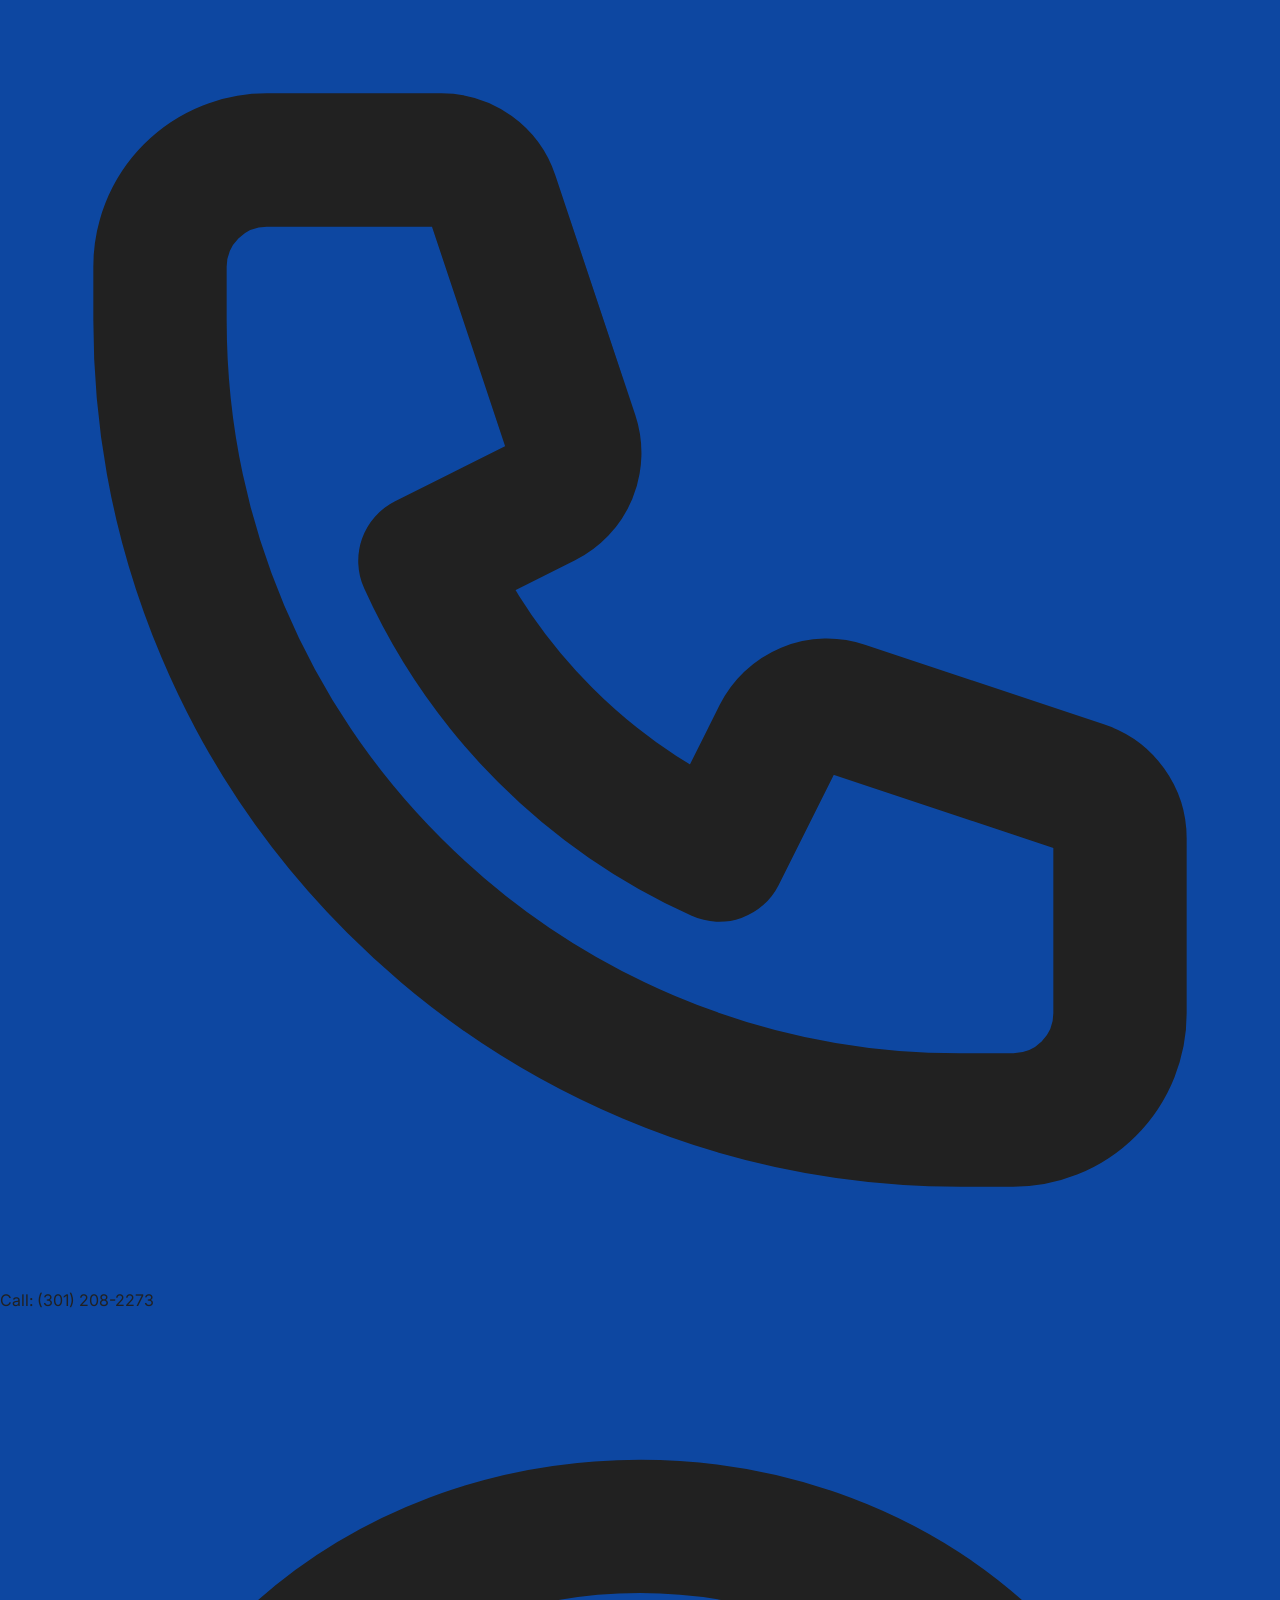
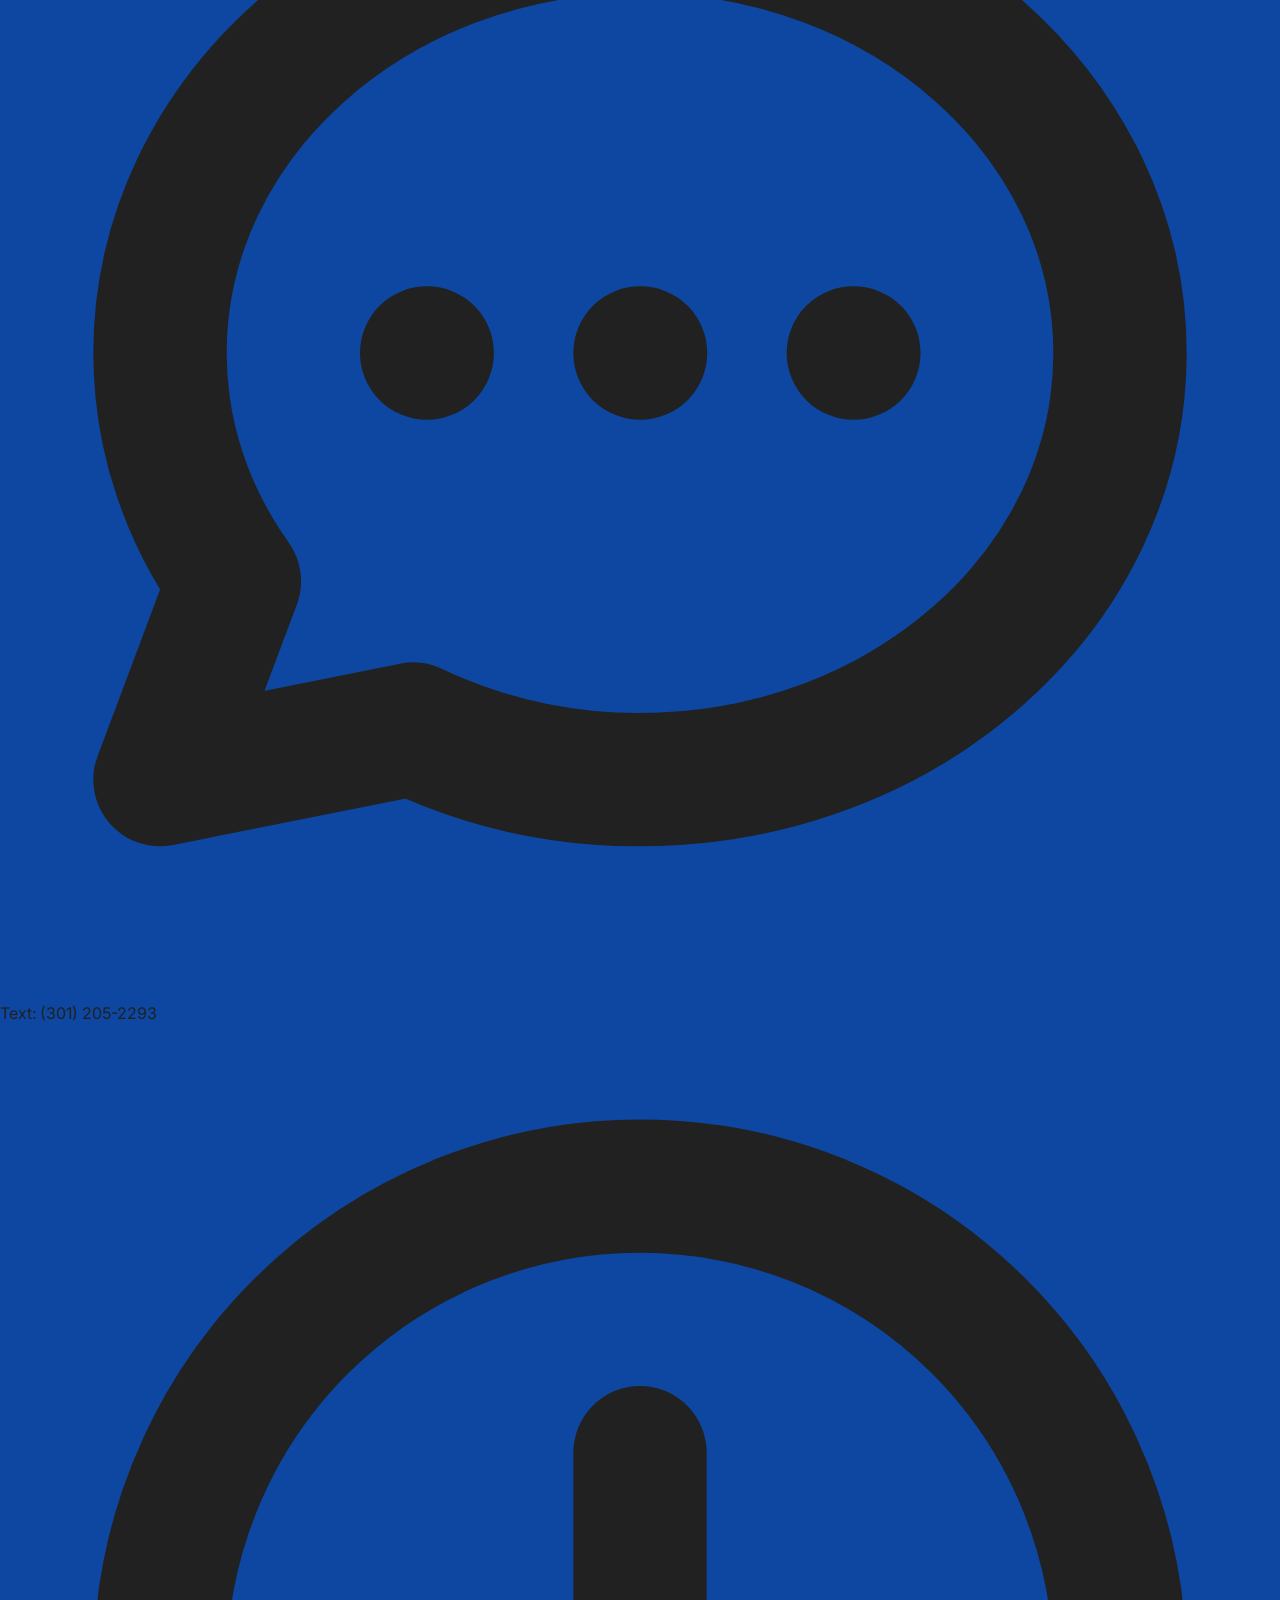
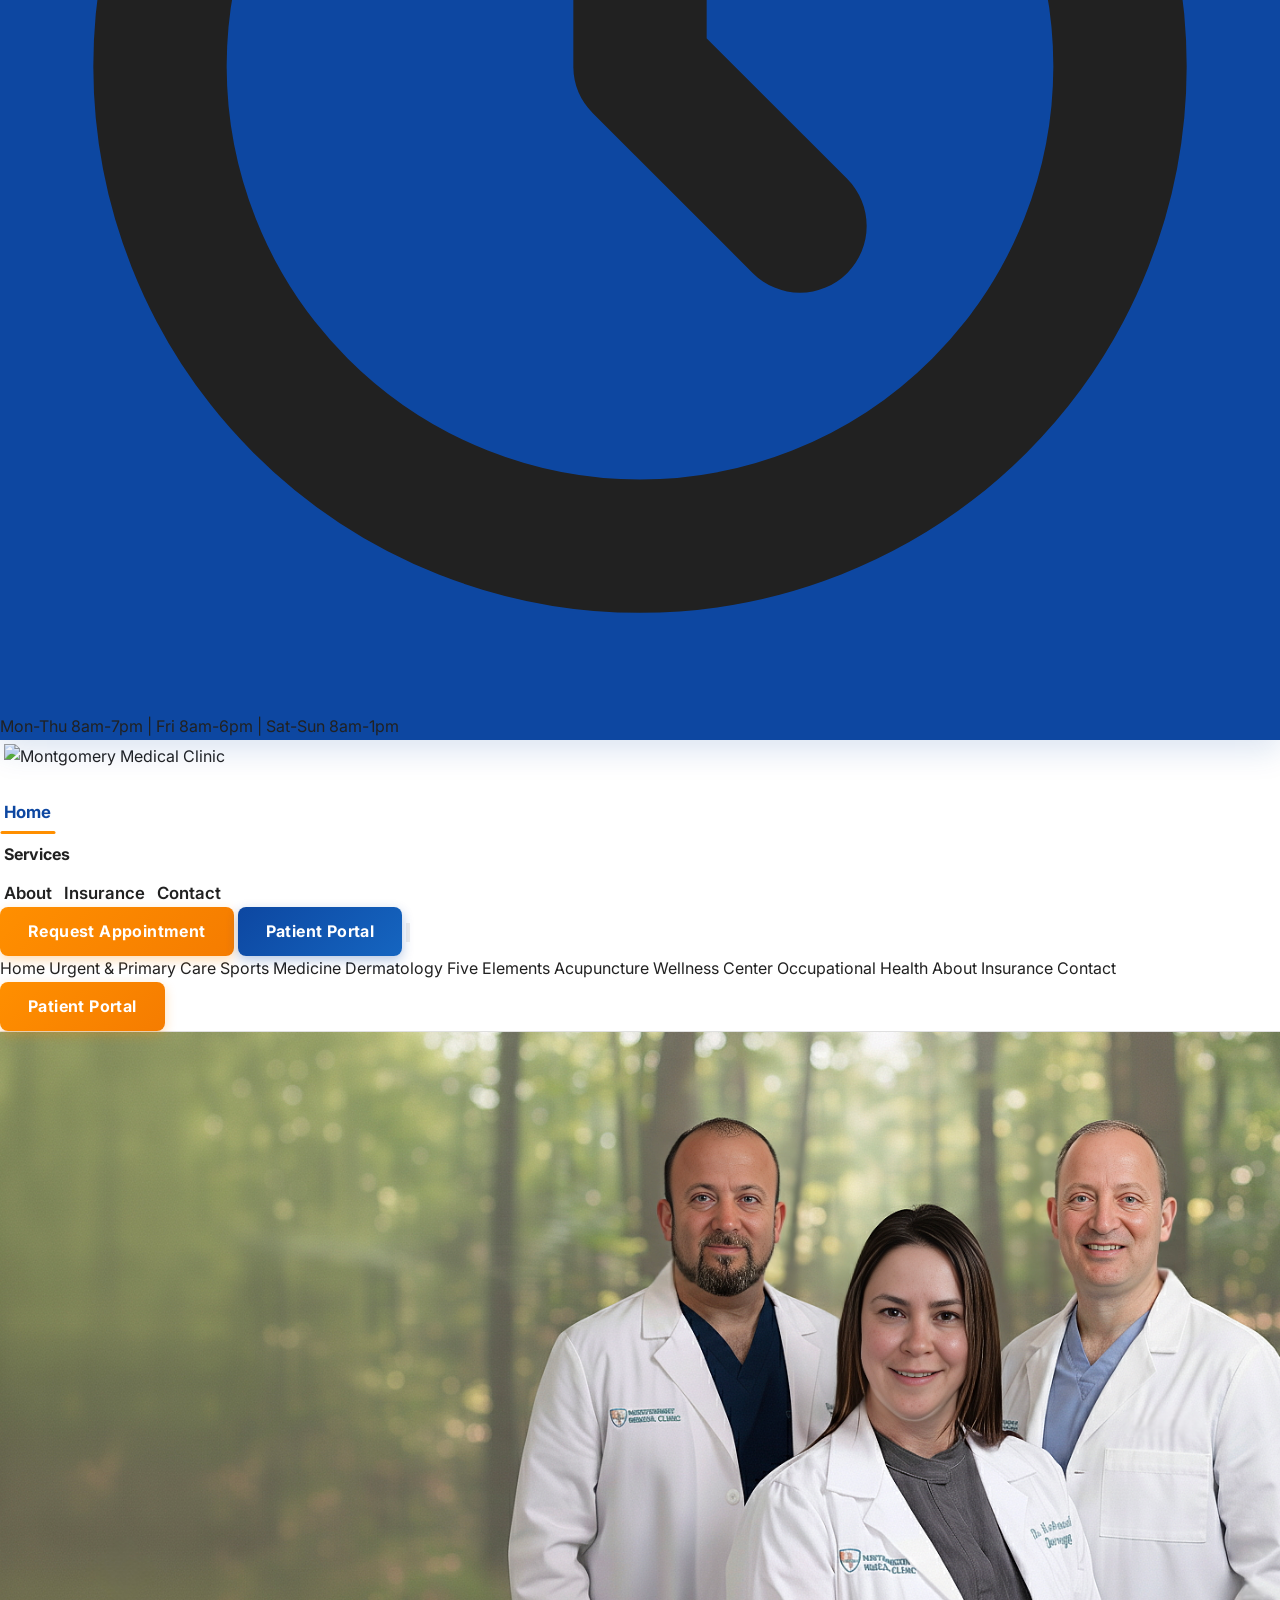
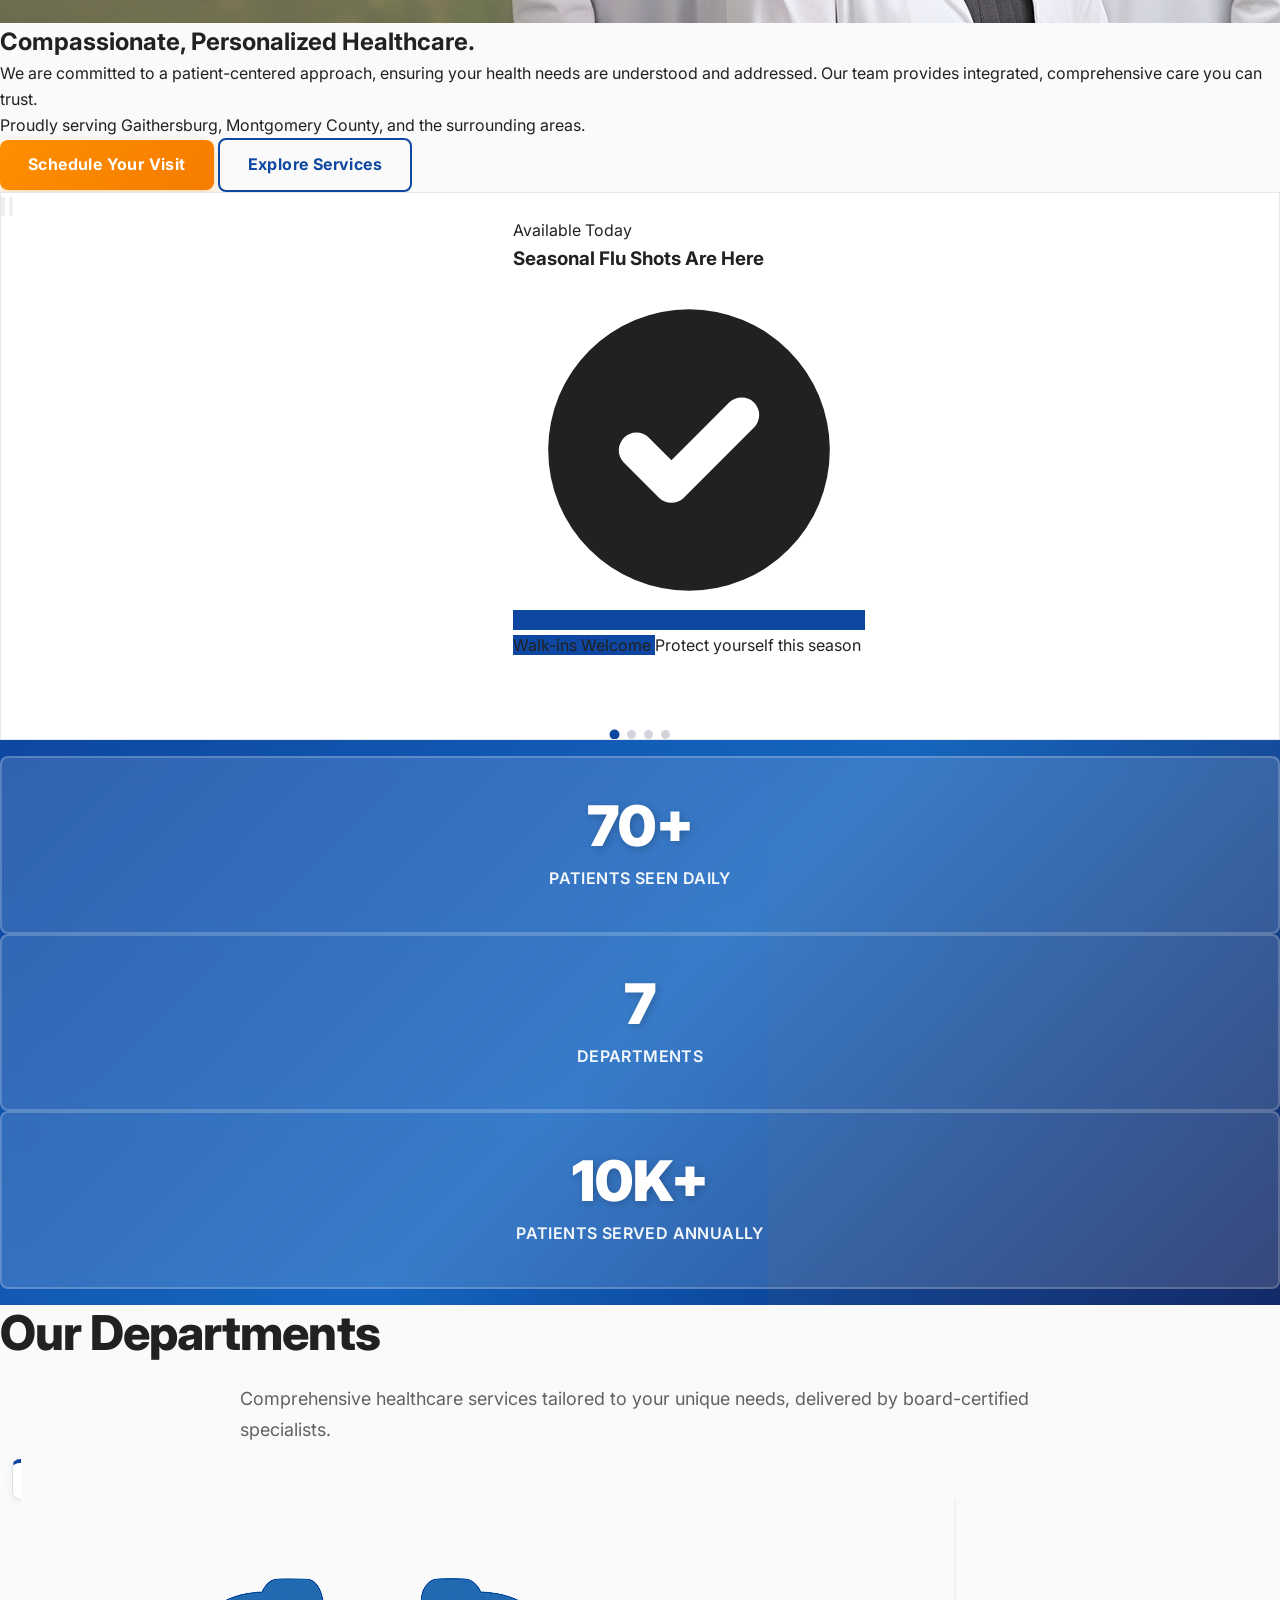
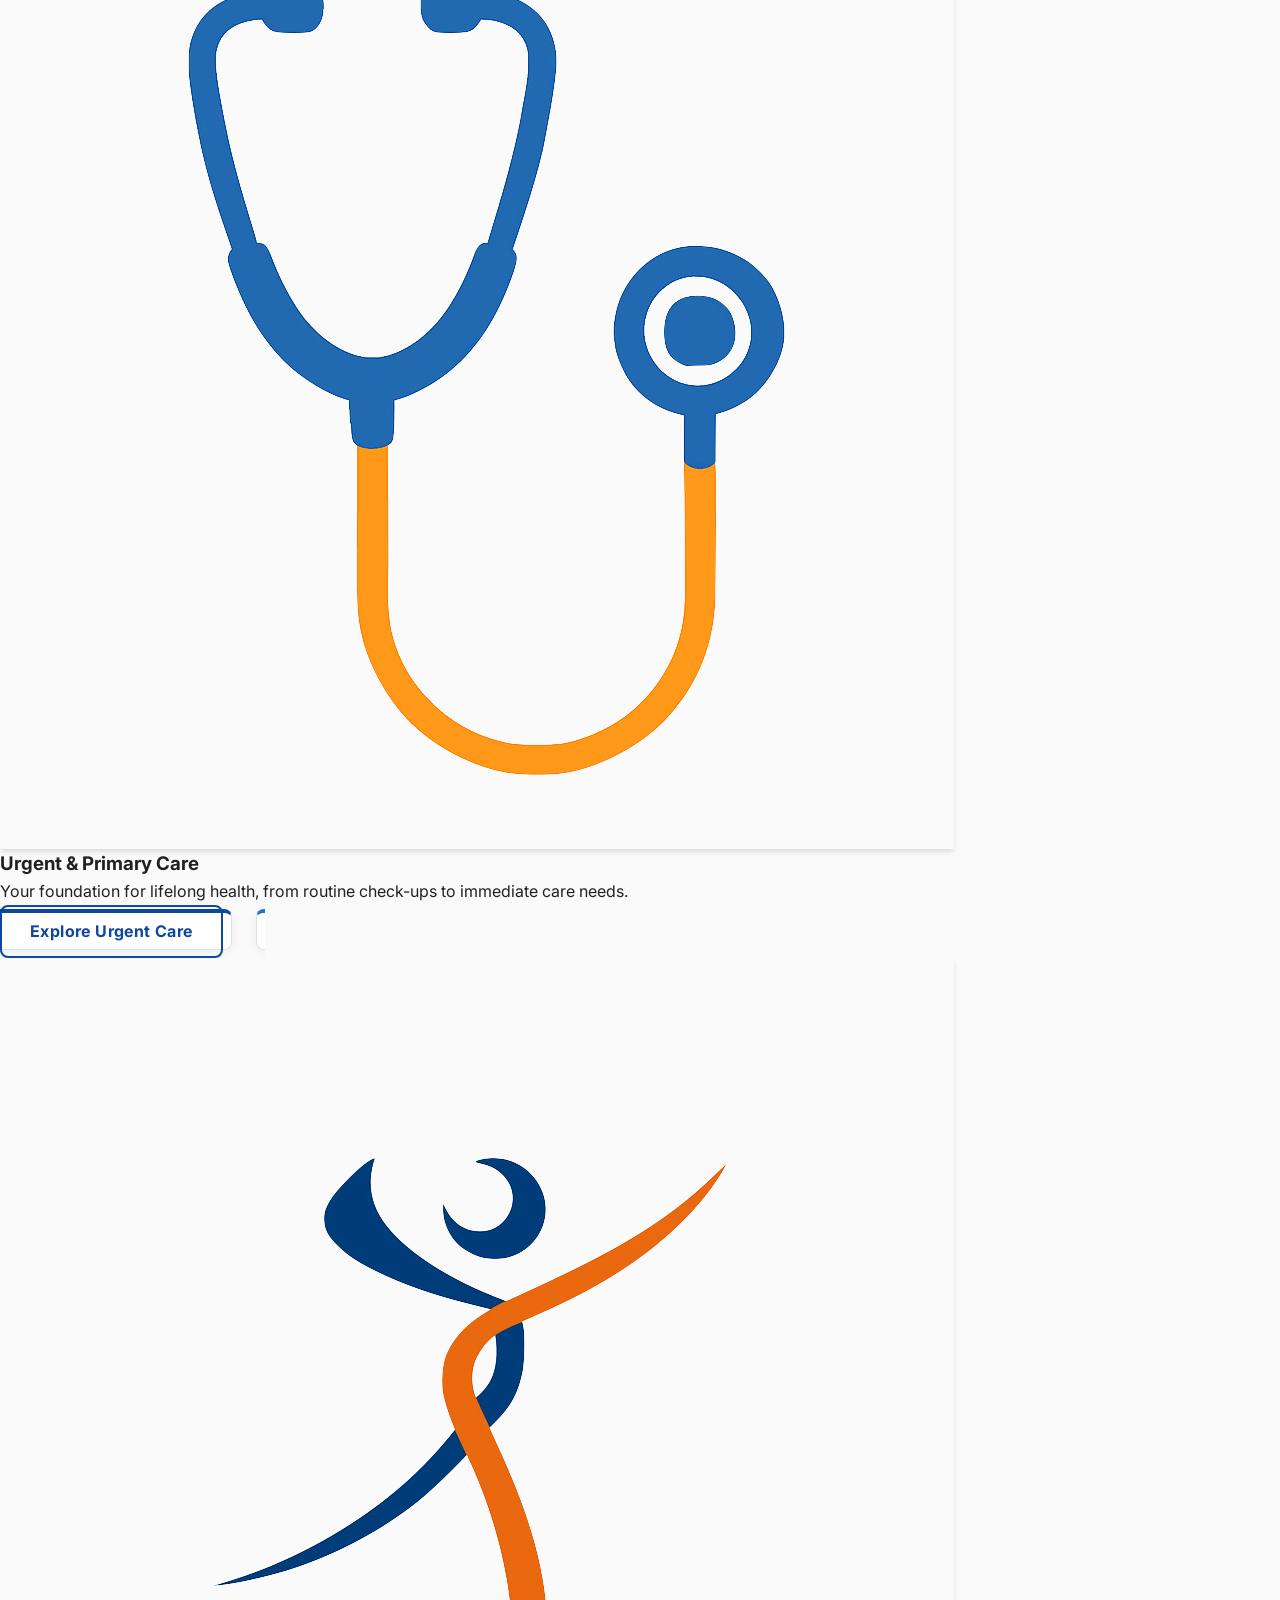
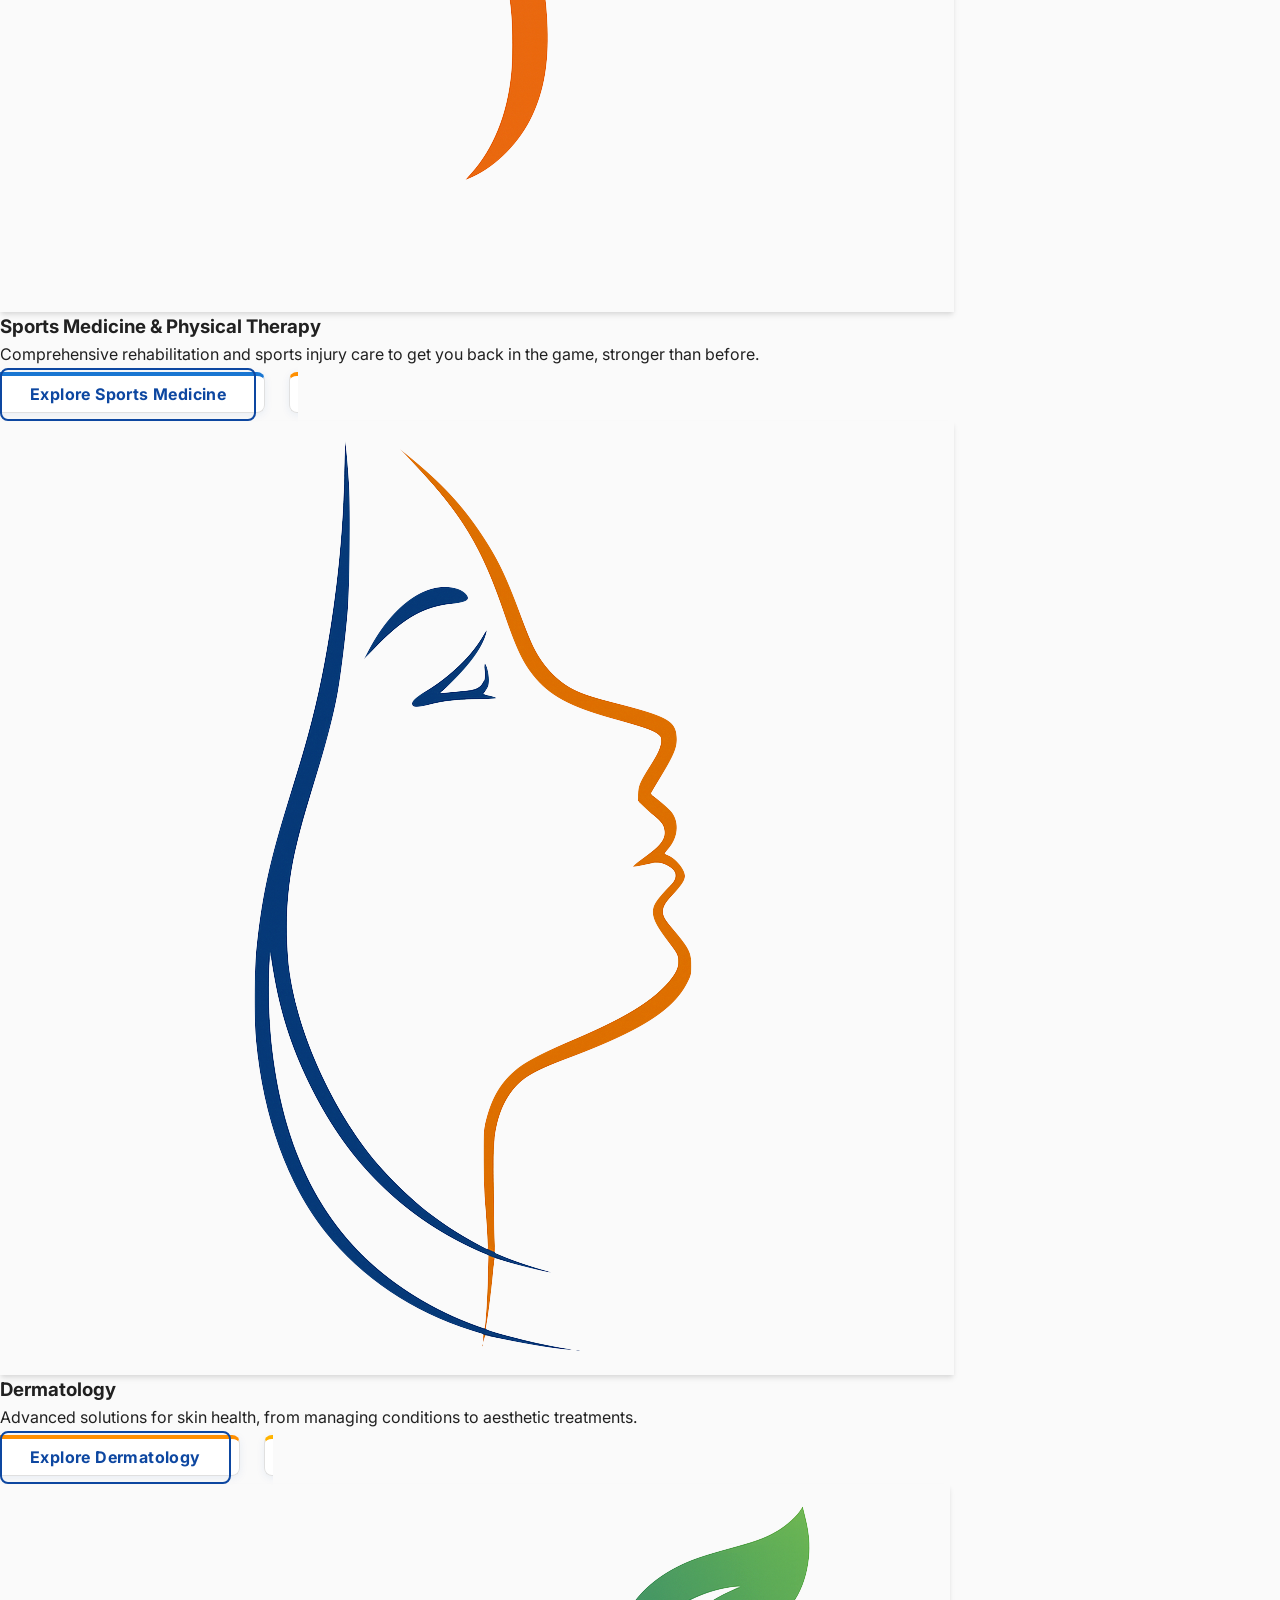
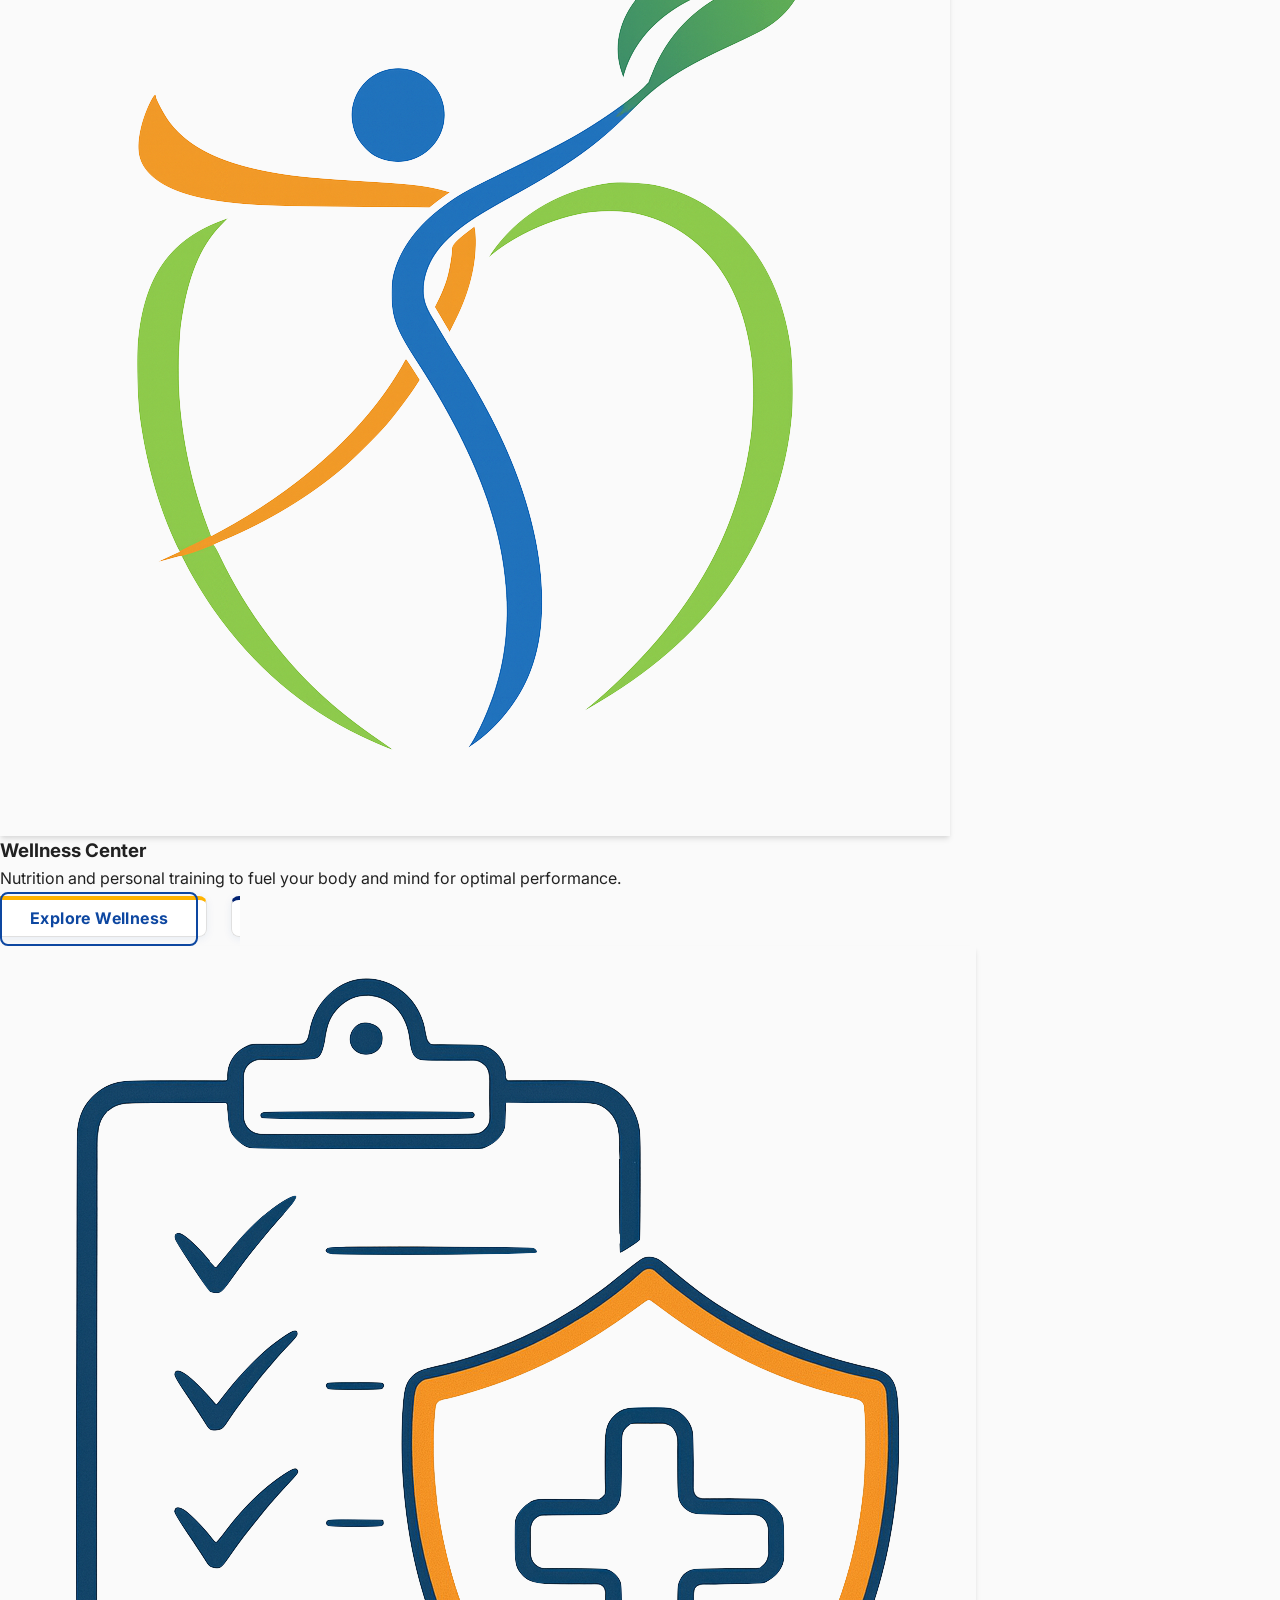
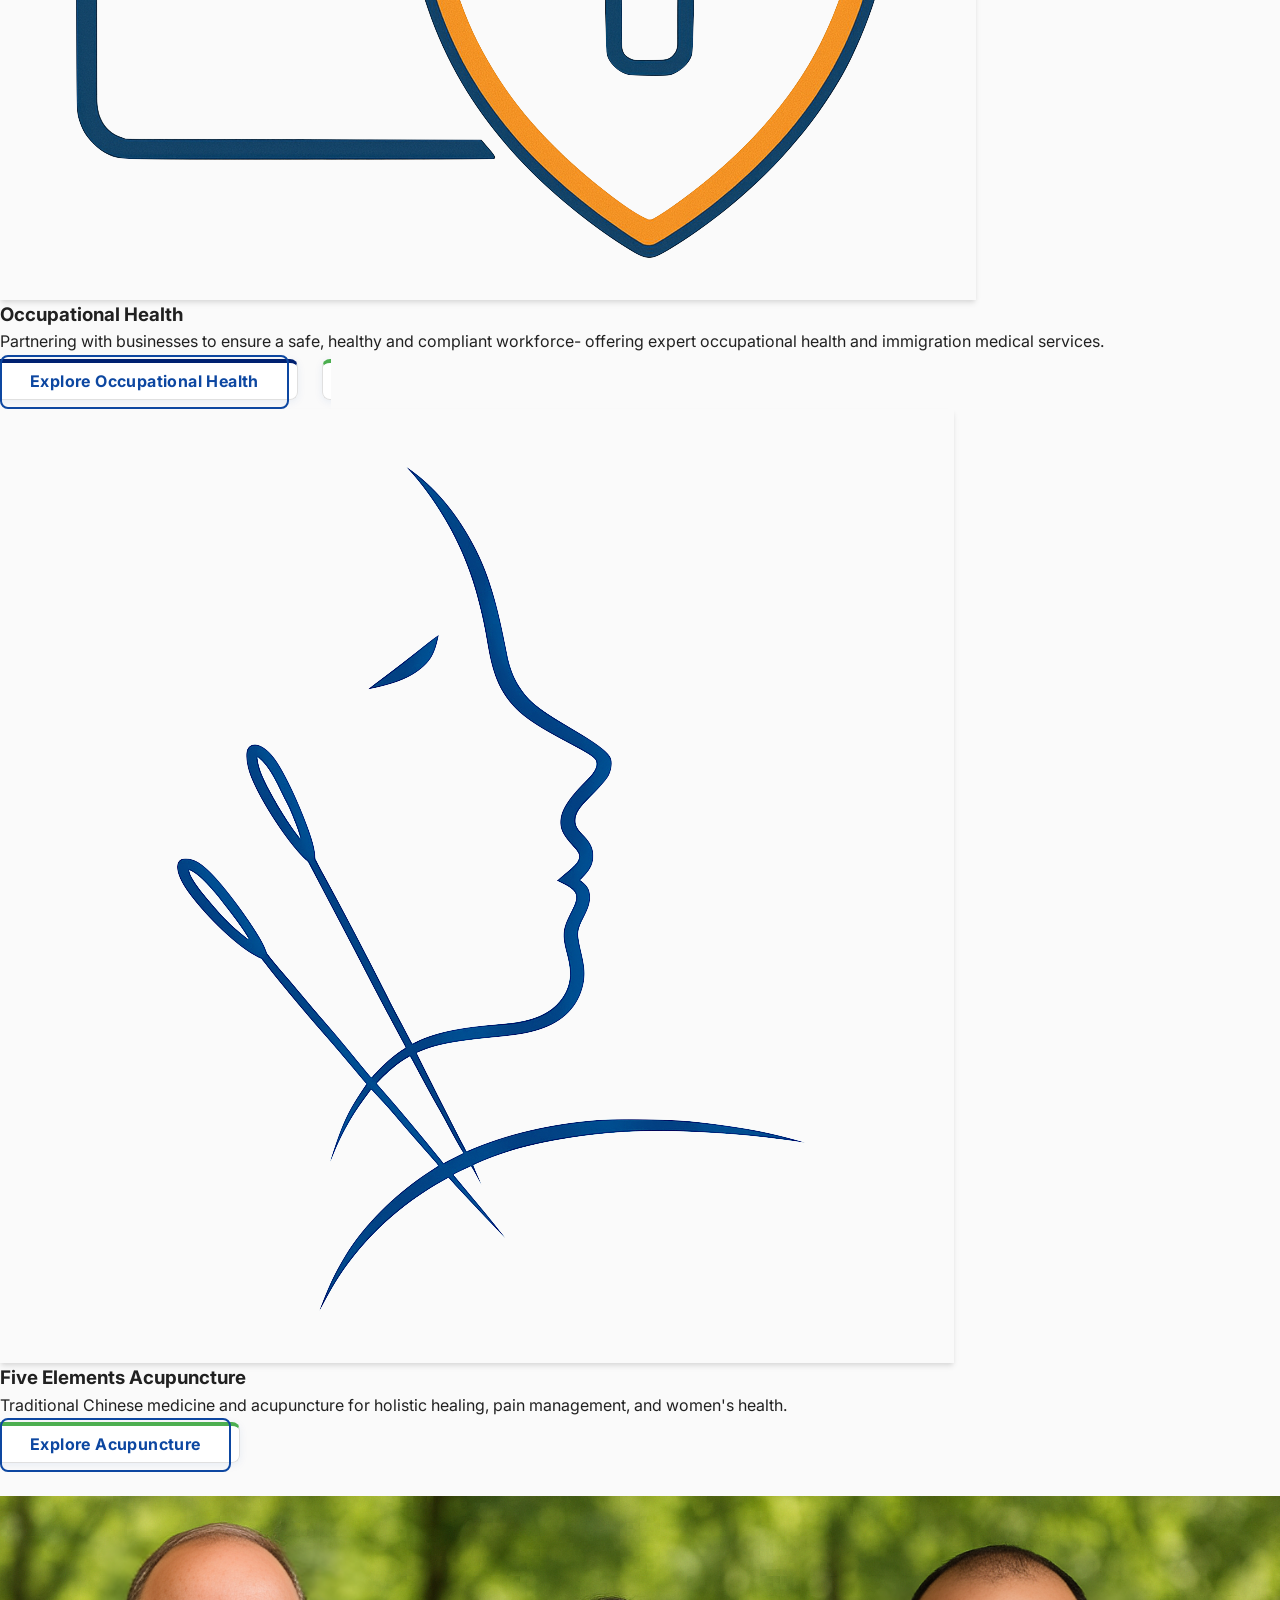
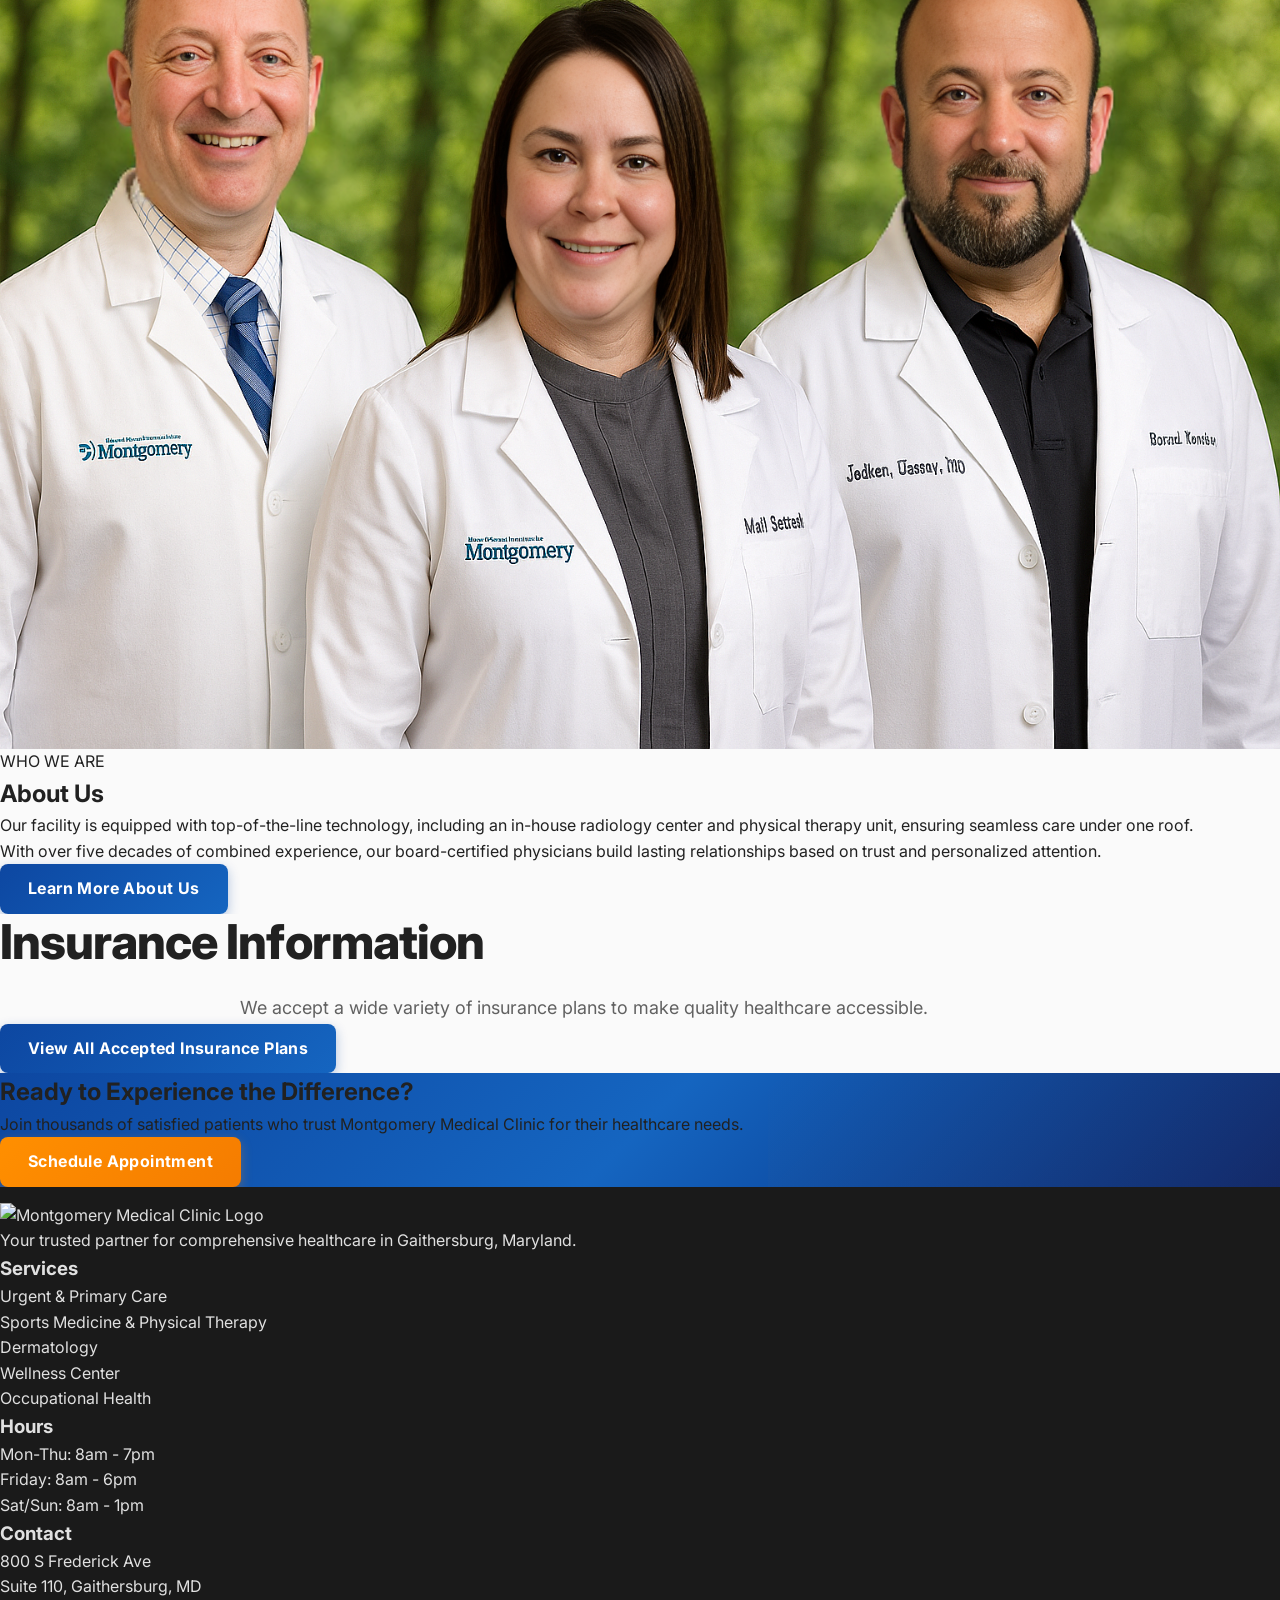
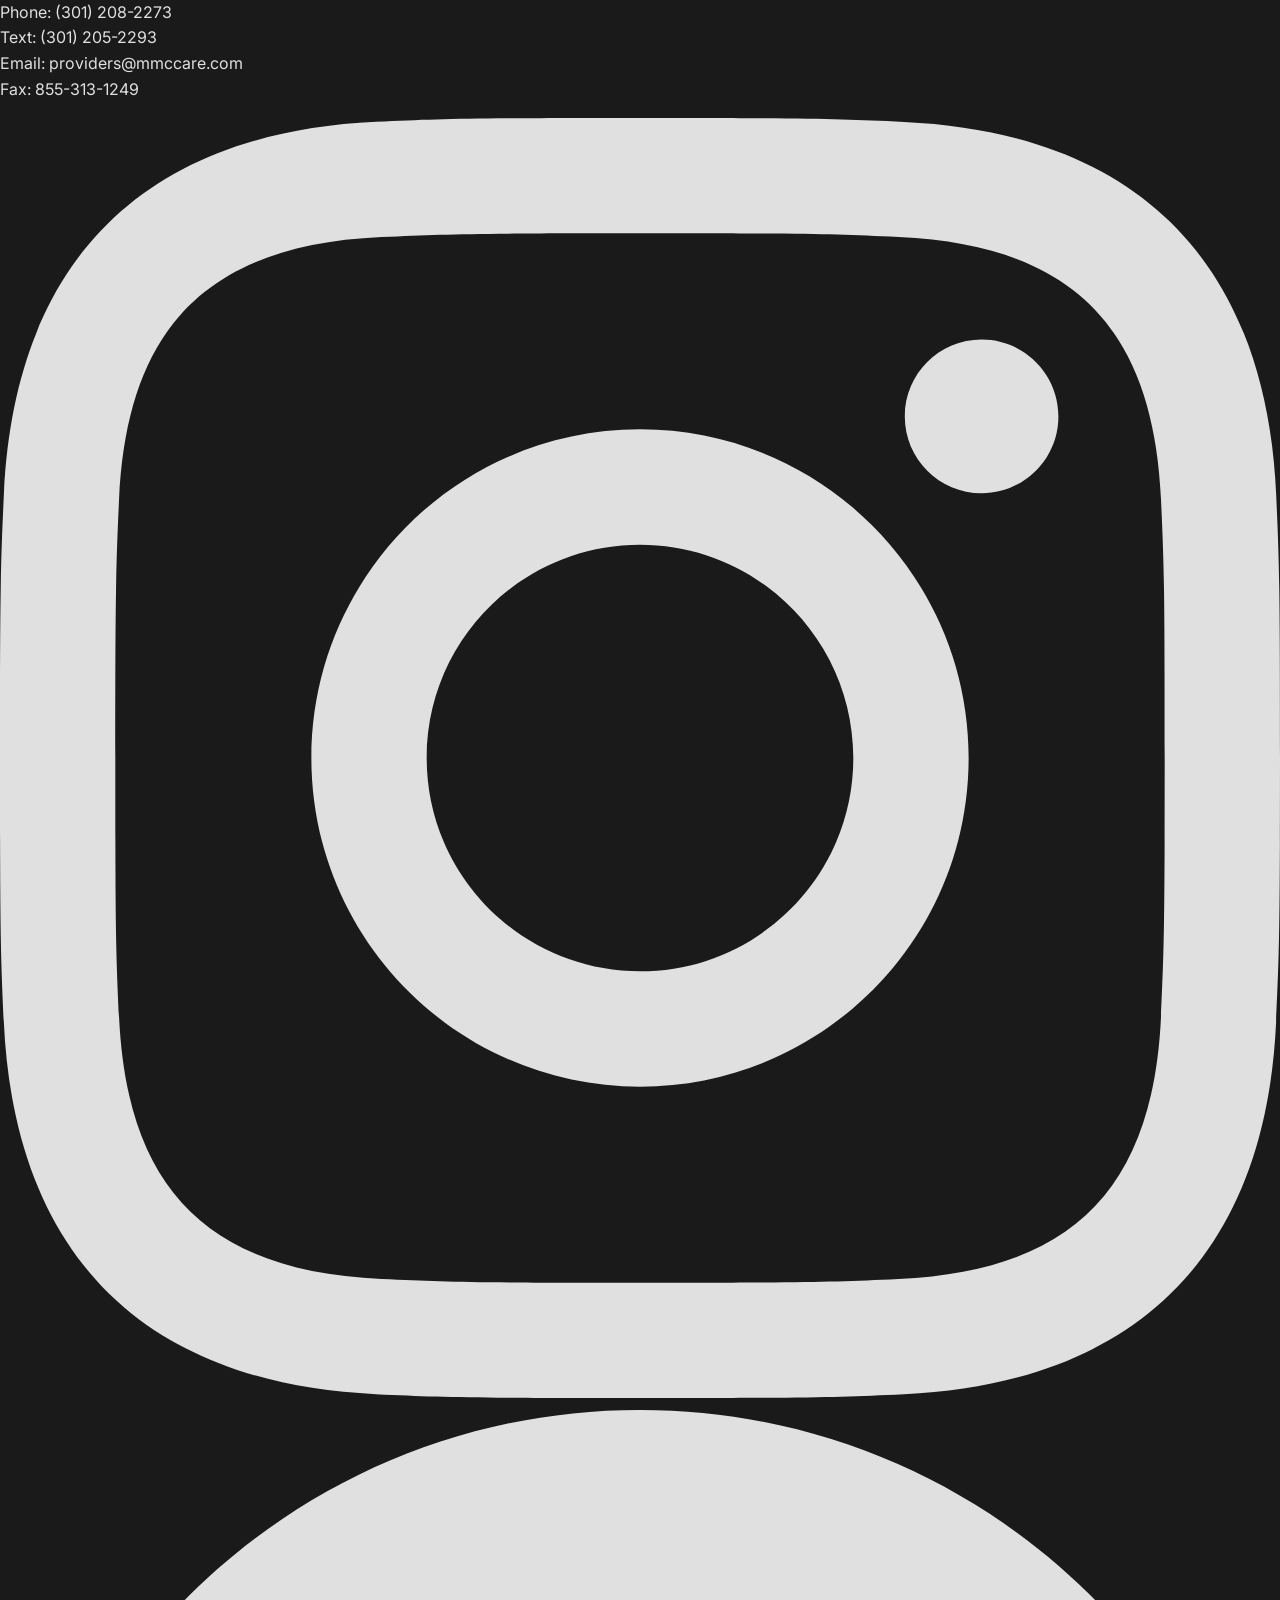
==== commit f012655f: "Add files via upload" ====
--- a/index.html
+++ b/index.html
@@ -431,12 +431,12 @@
                     </span>
                 </a>
 
-                <a href="#" class="card p-6 sm:p-8 md:p-10 text-center flex flex-col group" data-service="acupuncture" data-aos="fade-up" data-aos-delay="250">
+                <a href="pages/five-elements-acupuncture.html" class="card p-6 sm:p-8 md:p-10 text-center flex flex-col group" data-service="acupuncture" data-aos="fade-up" data-aos-delay="250">
                     <div class="icon-wrap-new bg-white p-6 rounded-2xl mb-6 sm:mb-8 mx-auto flex items-center justify-center shadow-md">
-                        <img src="icons/Accupuncture.png" class="h-20 w-20 sm:h-24 sm:w-24 object-contain" alt="Acupuncture traditional Chinese medicine services icon"/>
-                    </div>
-                    <h3 class="text-xl sm:text-2xl font-bold mb-3 sm:mb-4">Acupuncture</h3>
-                    <p class="text-sm sm:text-base text-medium-gray mb-4 sm:mb-6 flex-grow">Traditional Chinese medicine approach to healing and wellness through precise needle placement.</p>
+                        <img src="icons/Accupuncture.png" class="h-20 w-20 sm:h-24 sm:w-24 object-contain" alt="Five Elements Acupuncture and wellness services icon"/>
+                    </div>
+                    <h3 class="text-xl sm:text-2xl font-bold mb-3 sm:mb-4">Five Elements Acupuncture</h3>
+                    <p class="text-sm sm:text-base text-medium-gray mb-4 sm:mb-6 flex-grow">Traditional Chinese medicine and acupuncture for holistic healing, pain management, and women's health.</p>
                     <span class="btn btn-outline border-2 border-brand-blue text-brand-blue hover:bg-brand-blue hover:text-white px-6 py-3 text-sm font-bold transition-all">
                         Explore Acupuncture
                     </span>
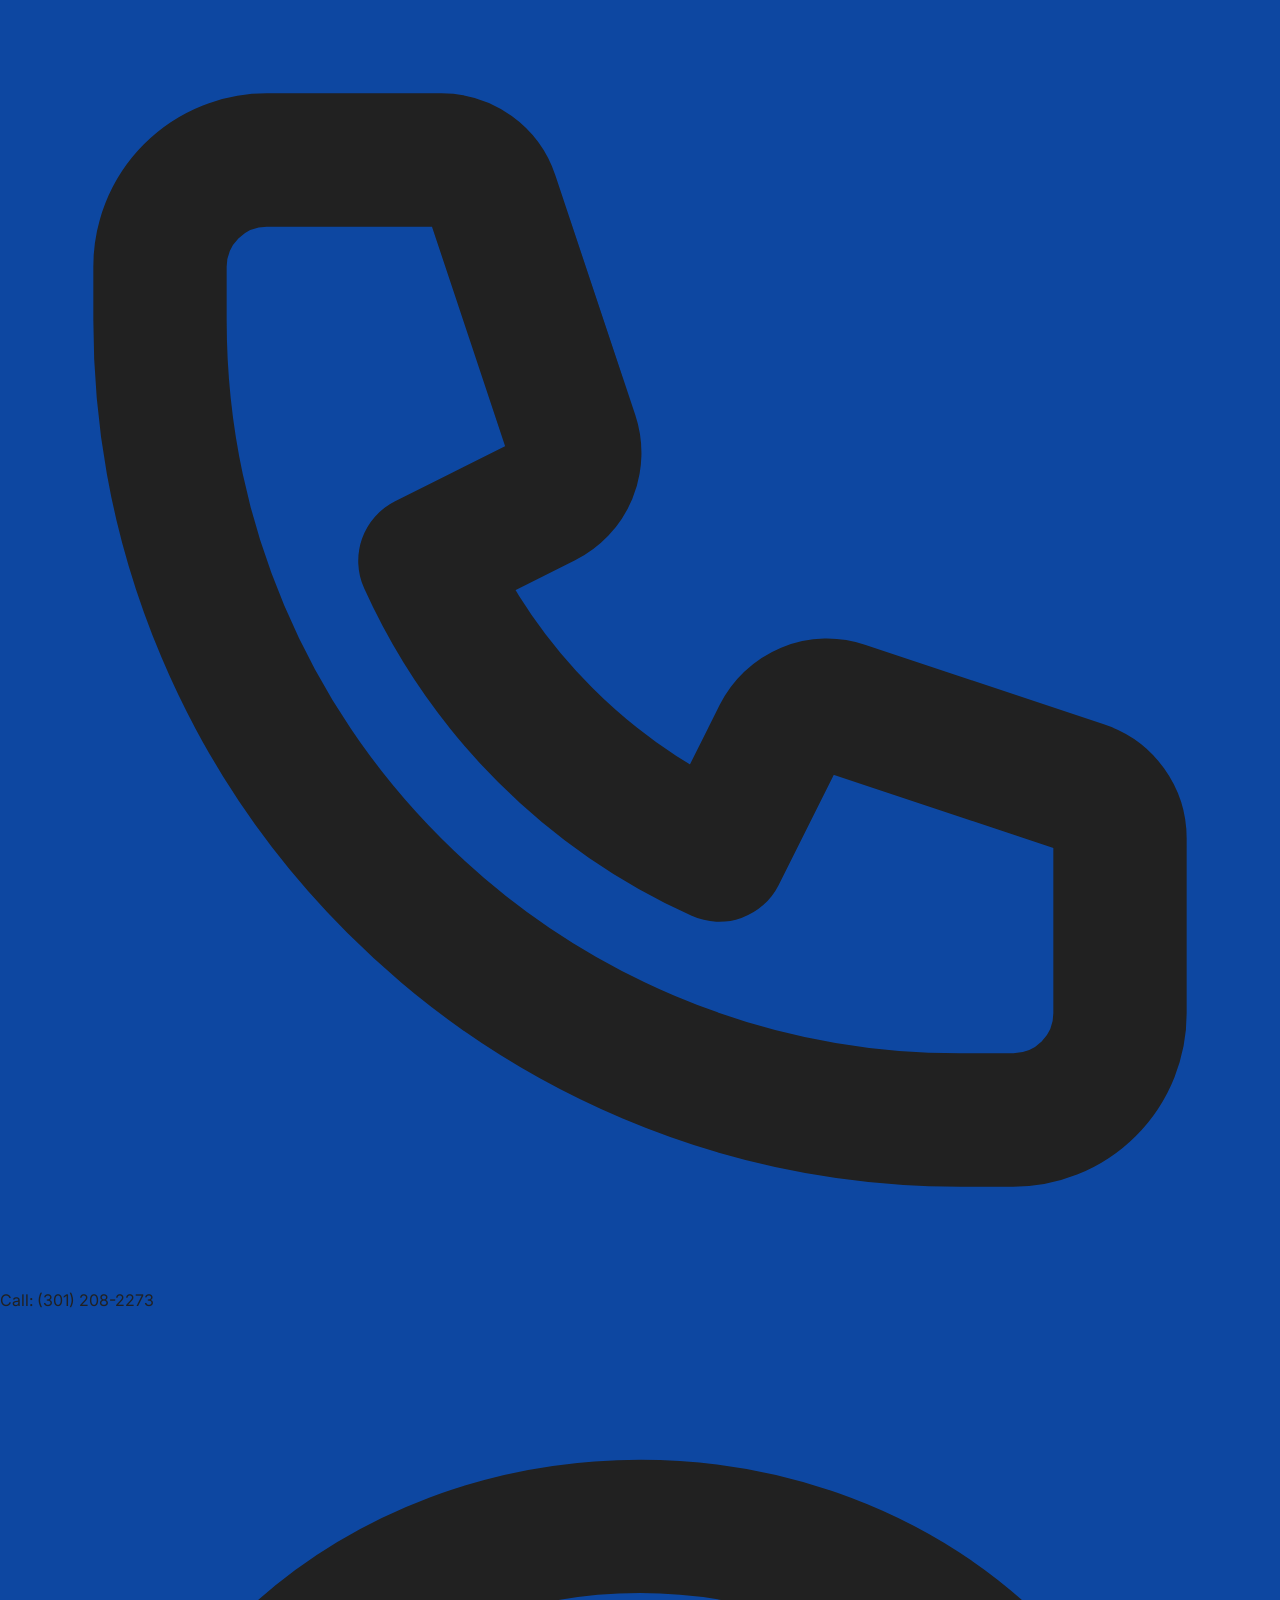
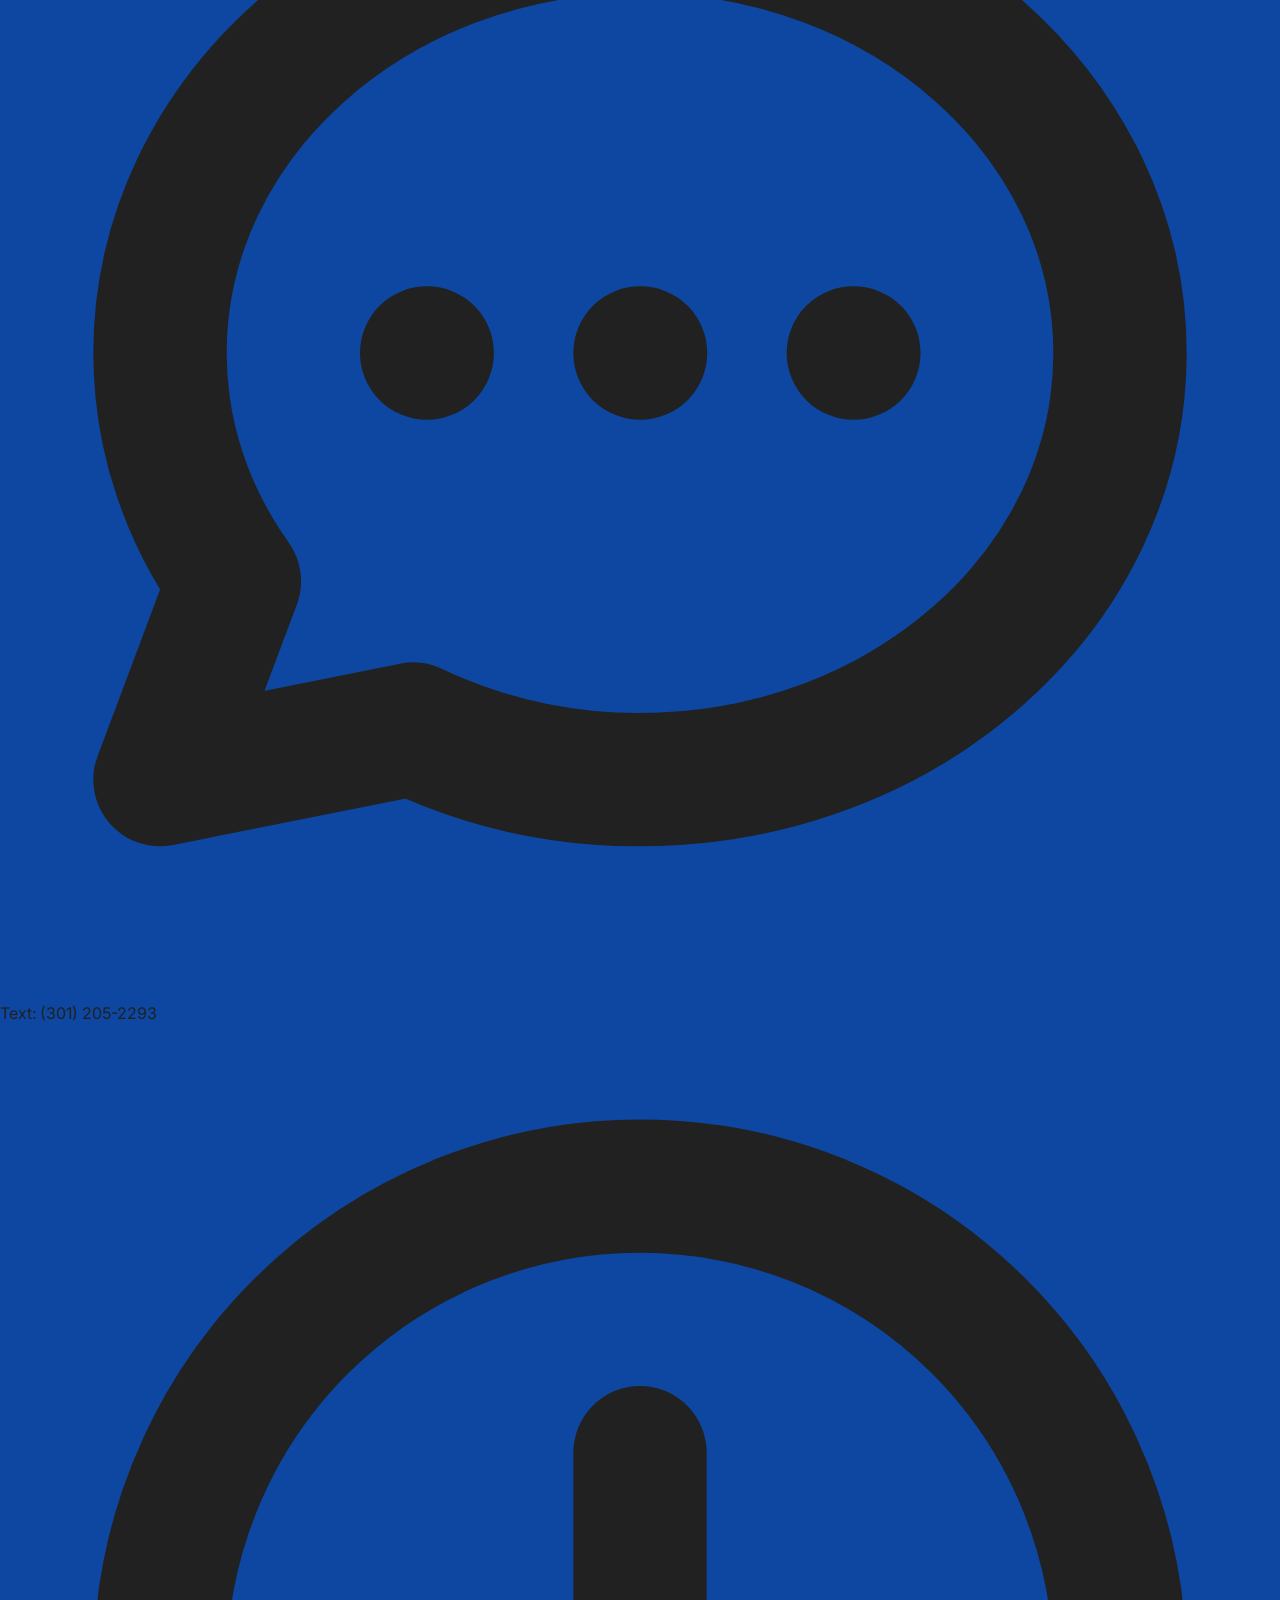
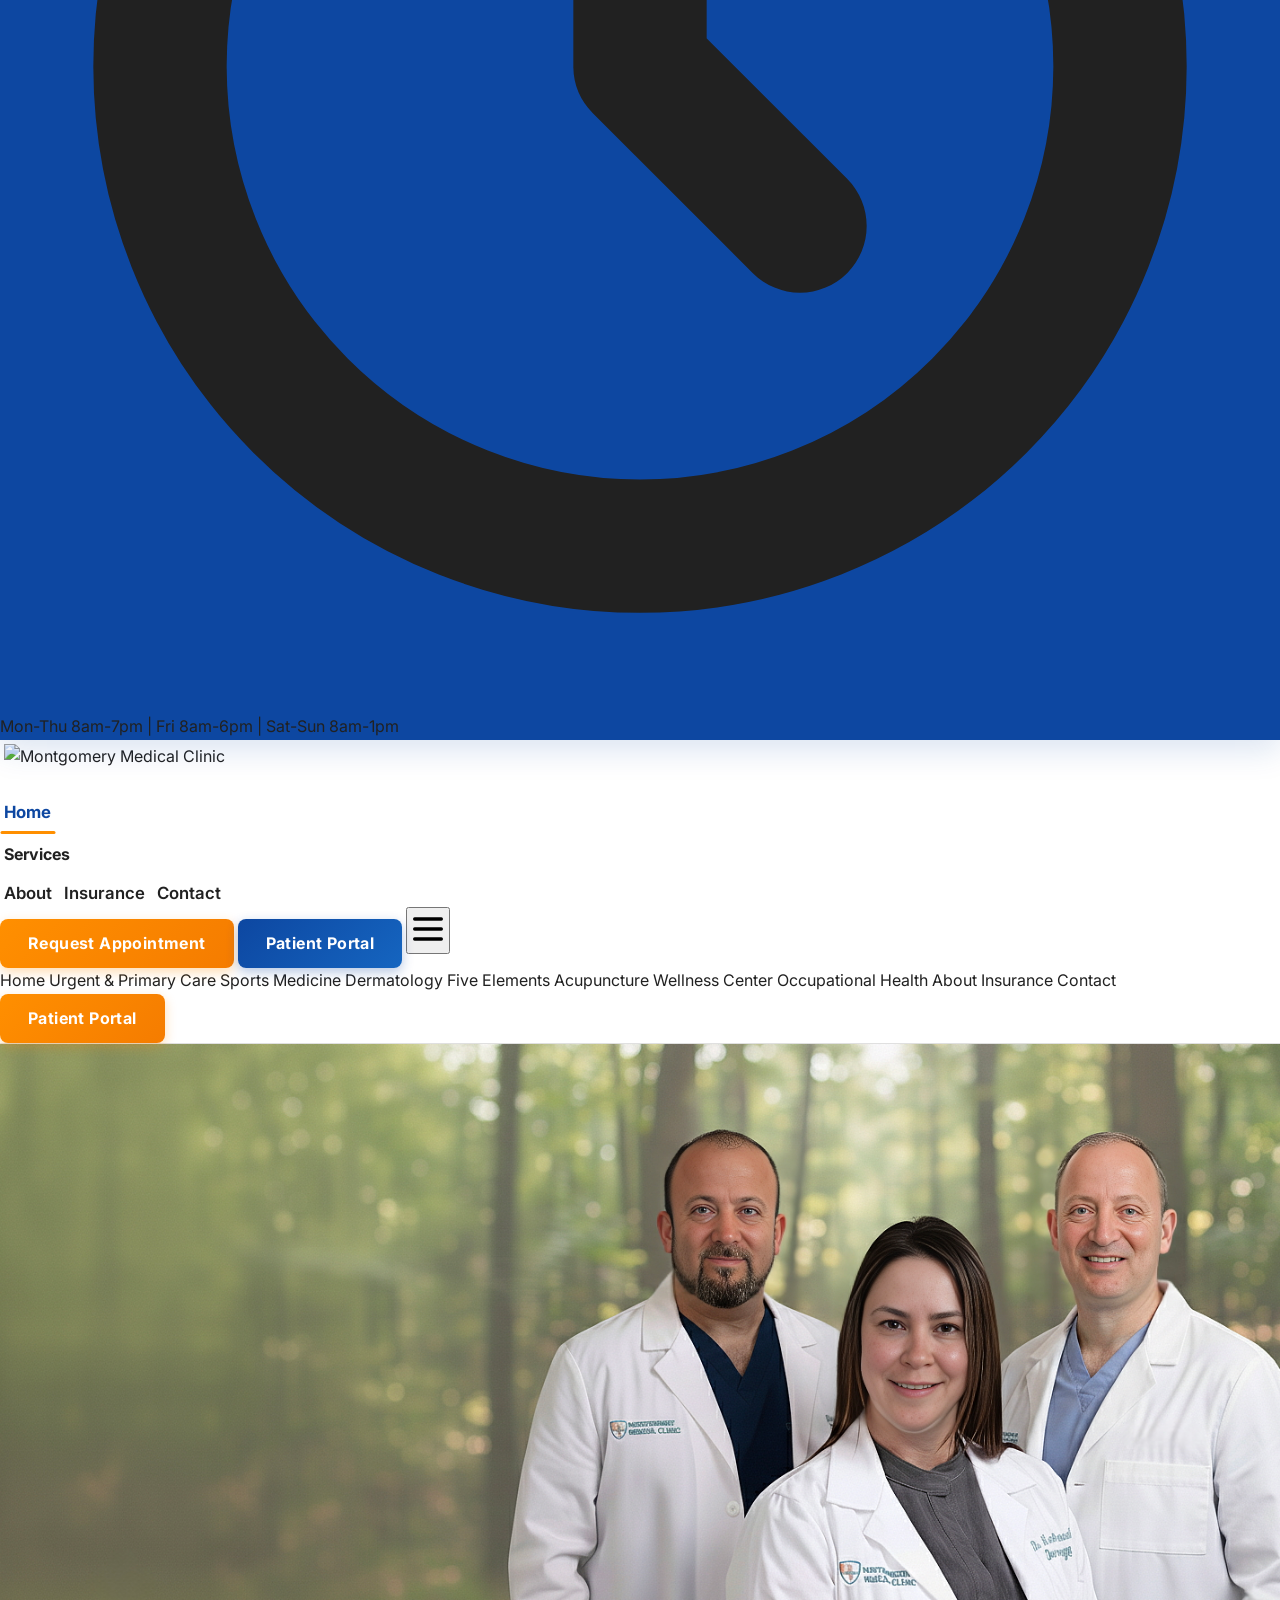
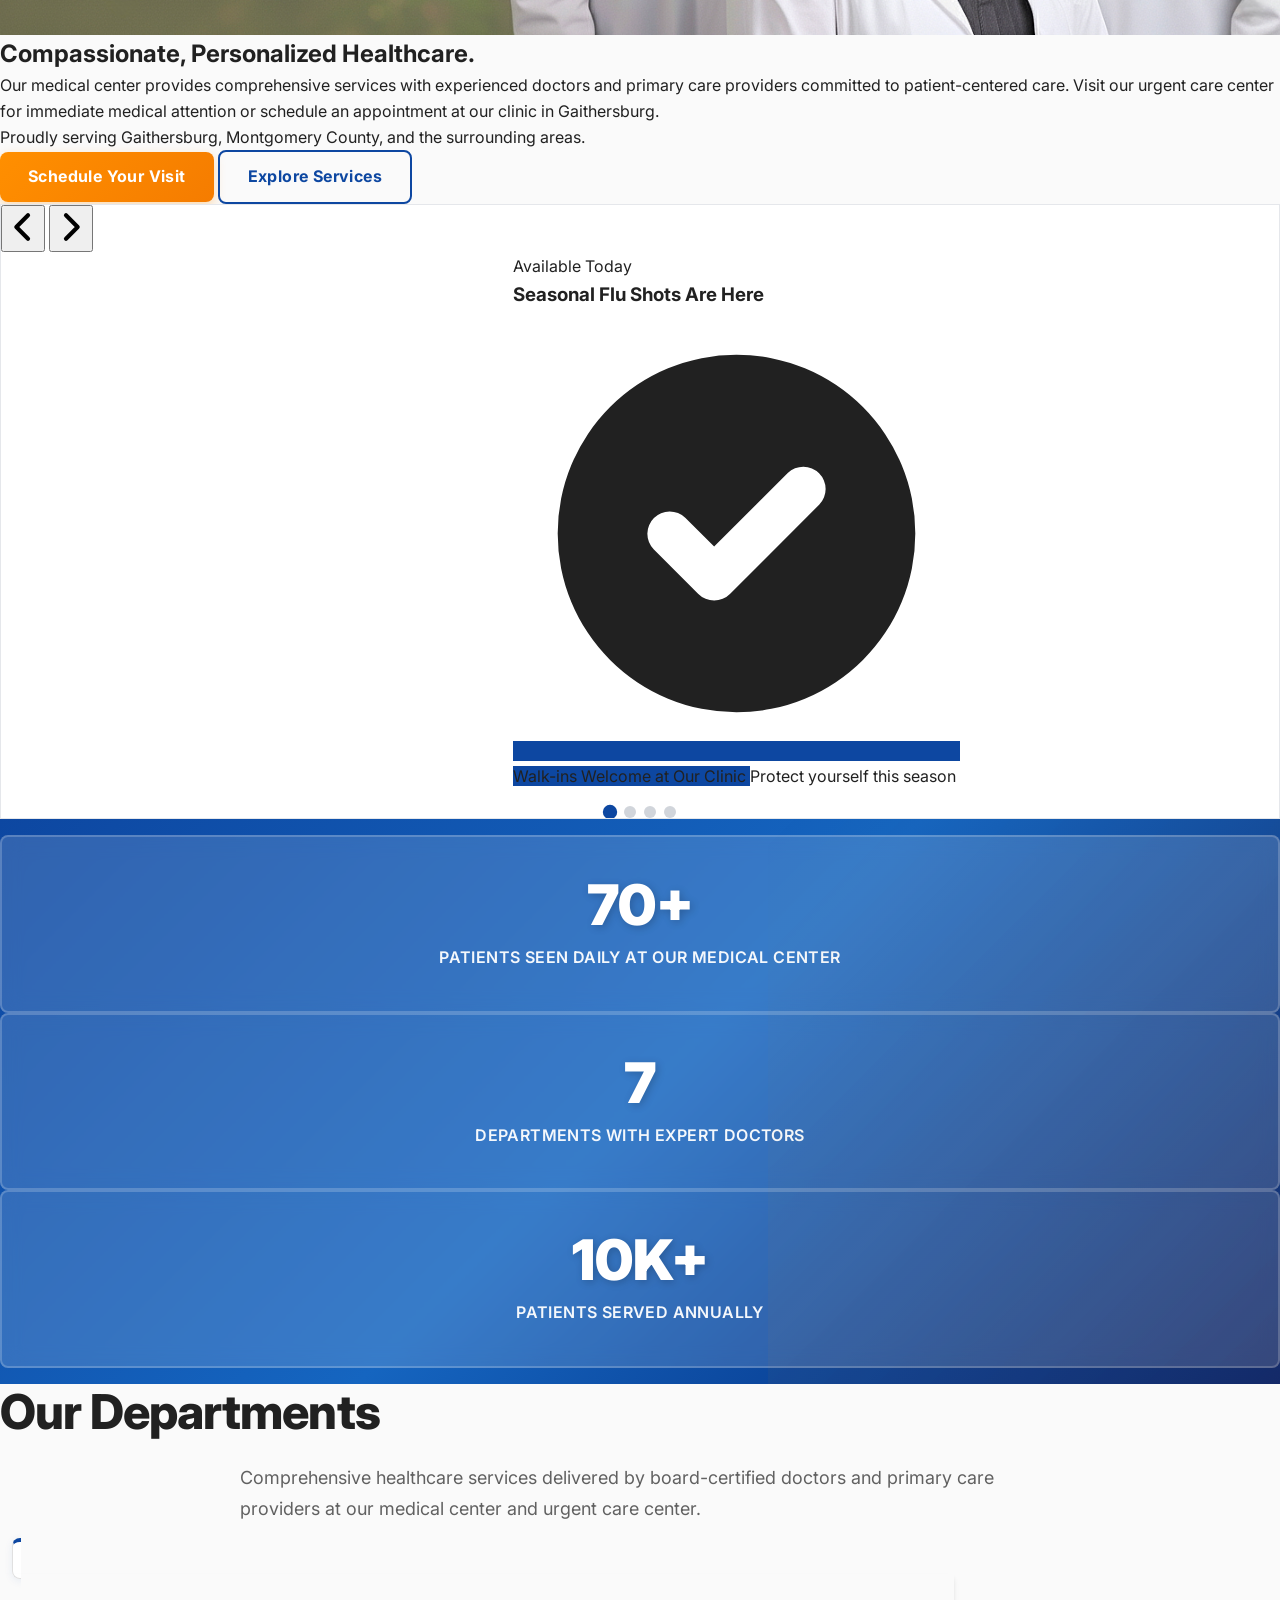
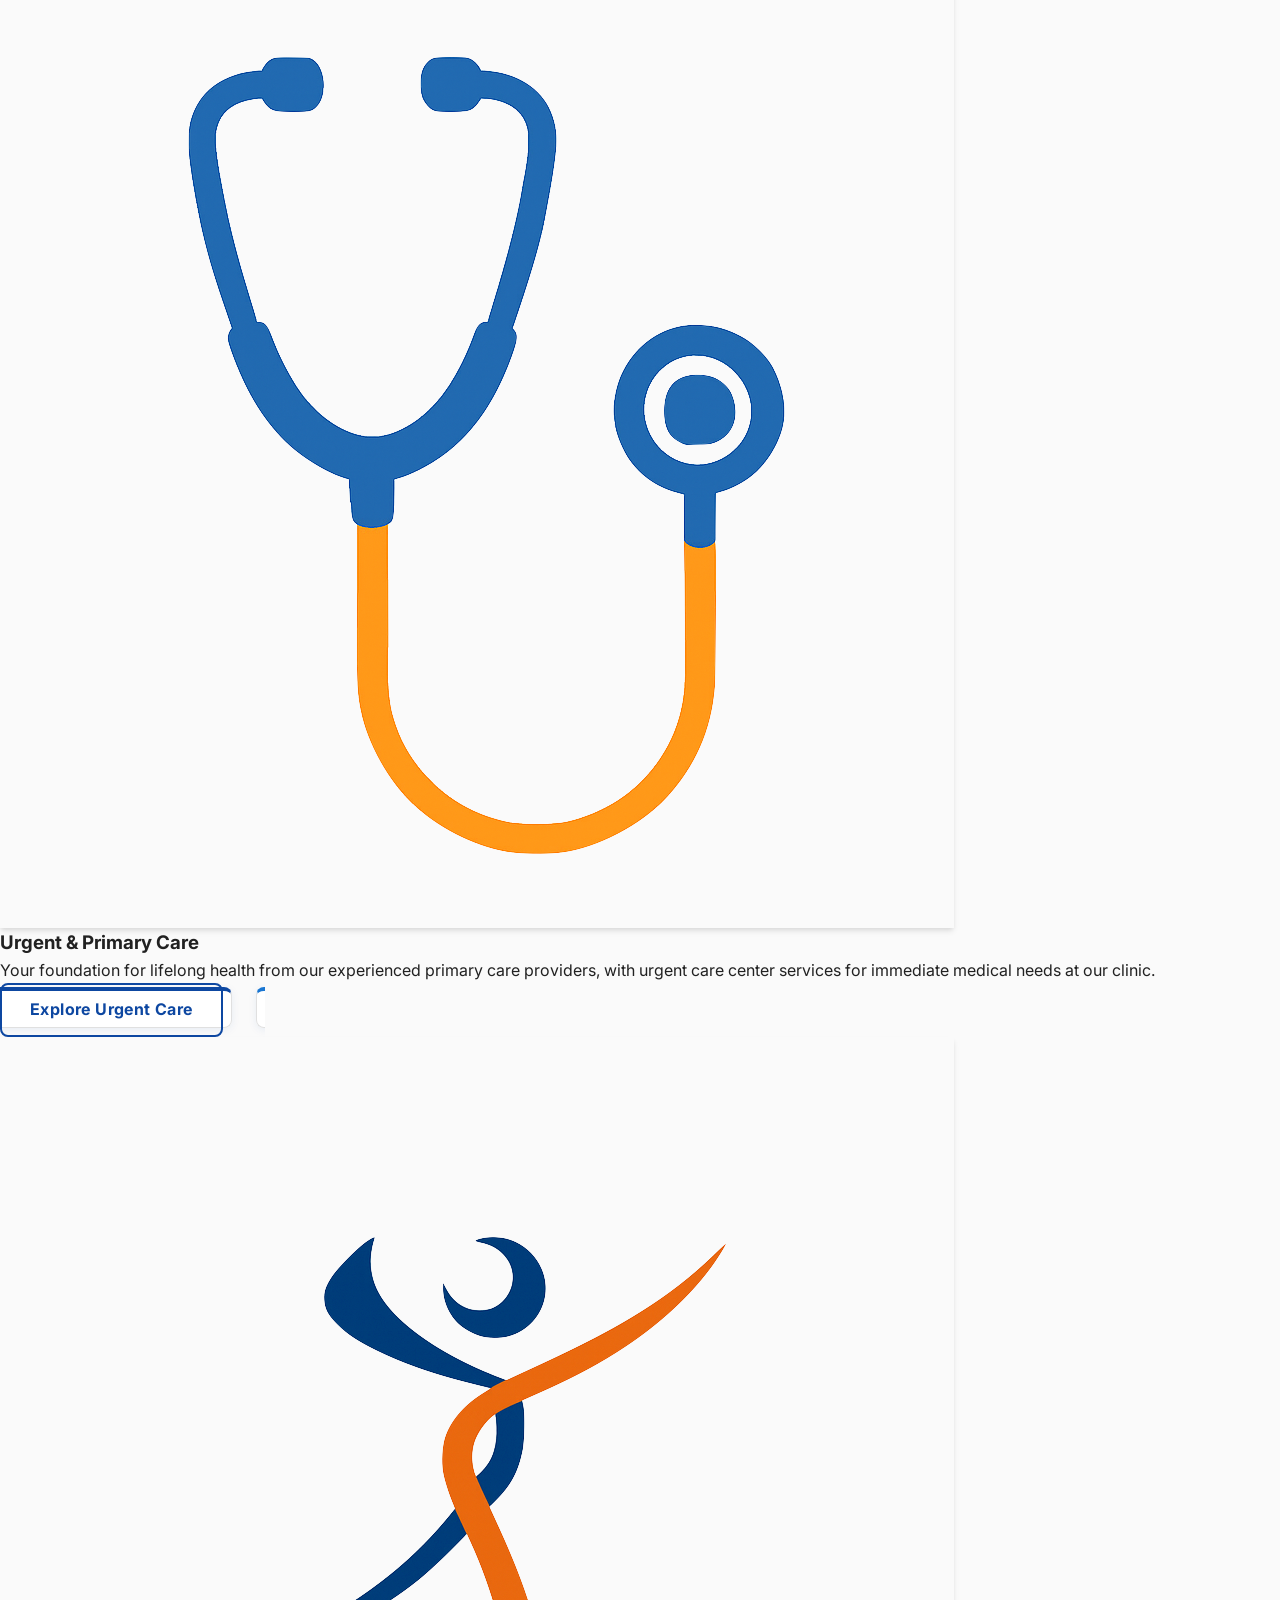
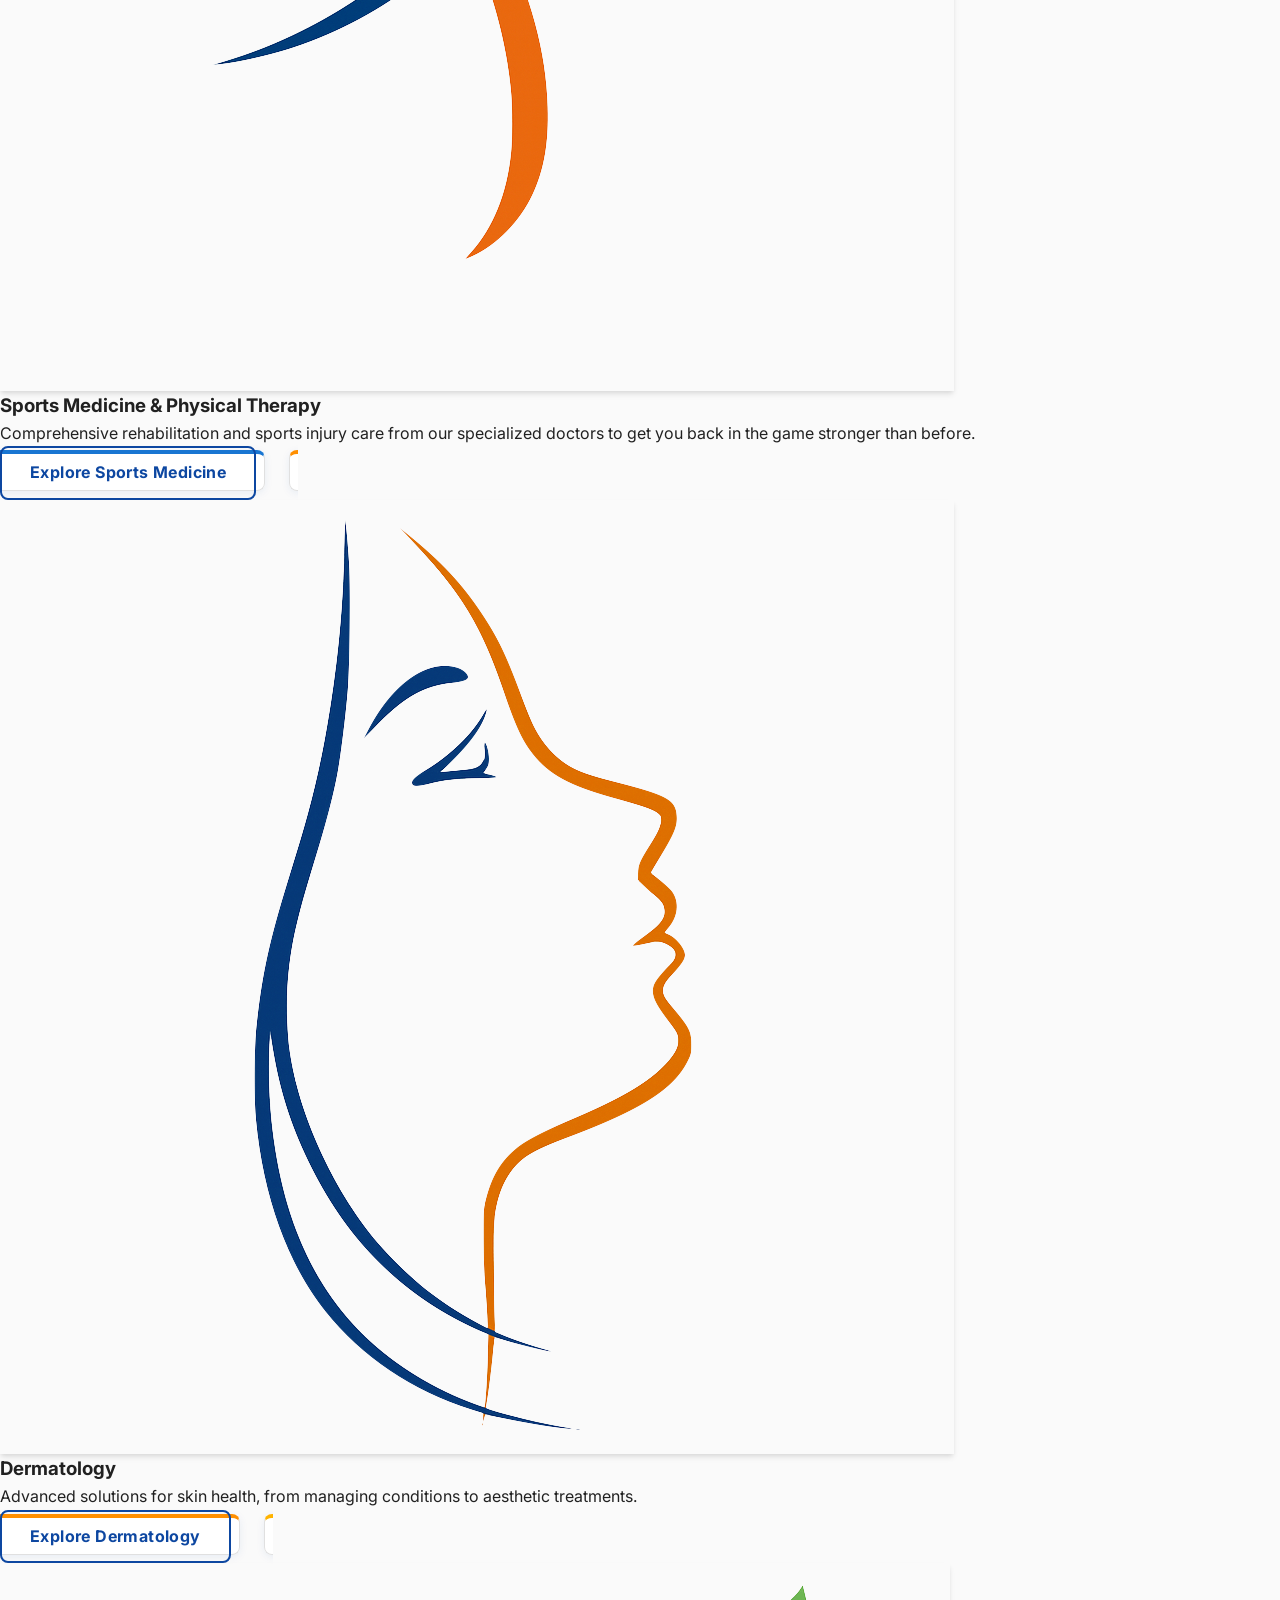
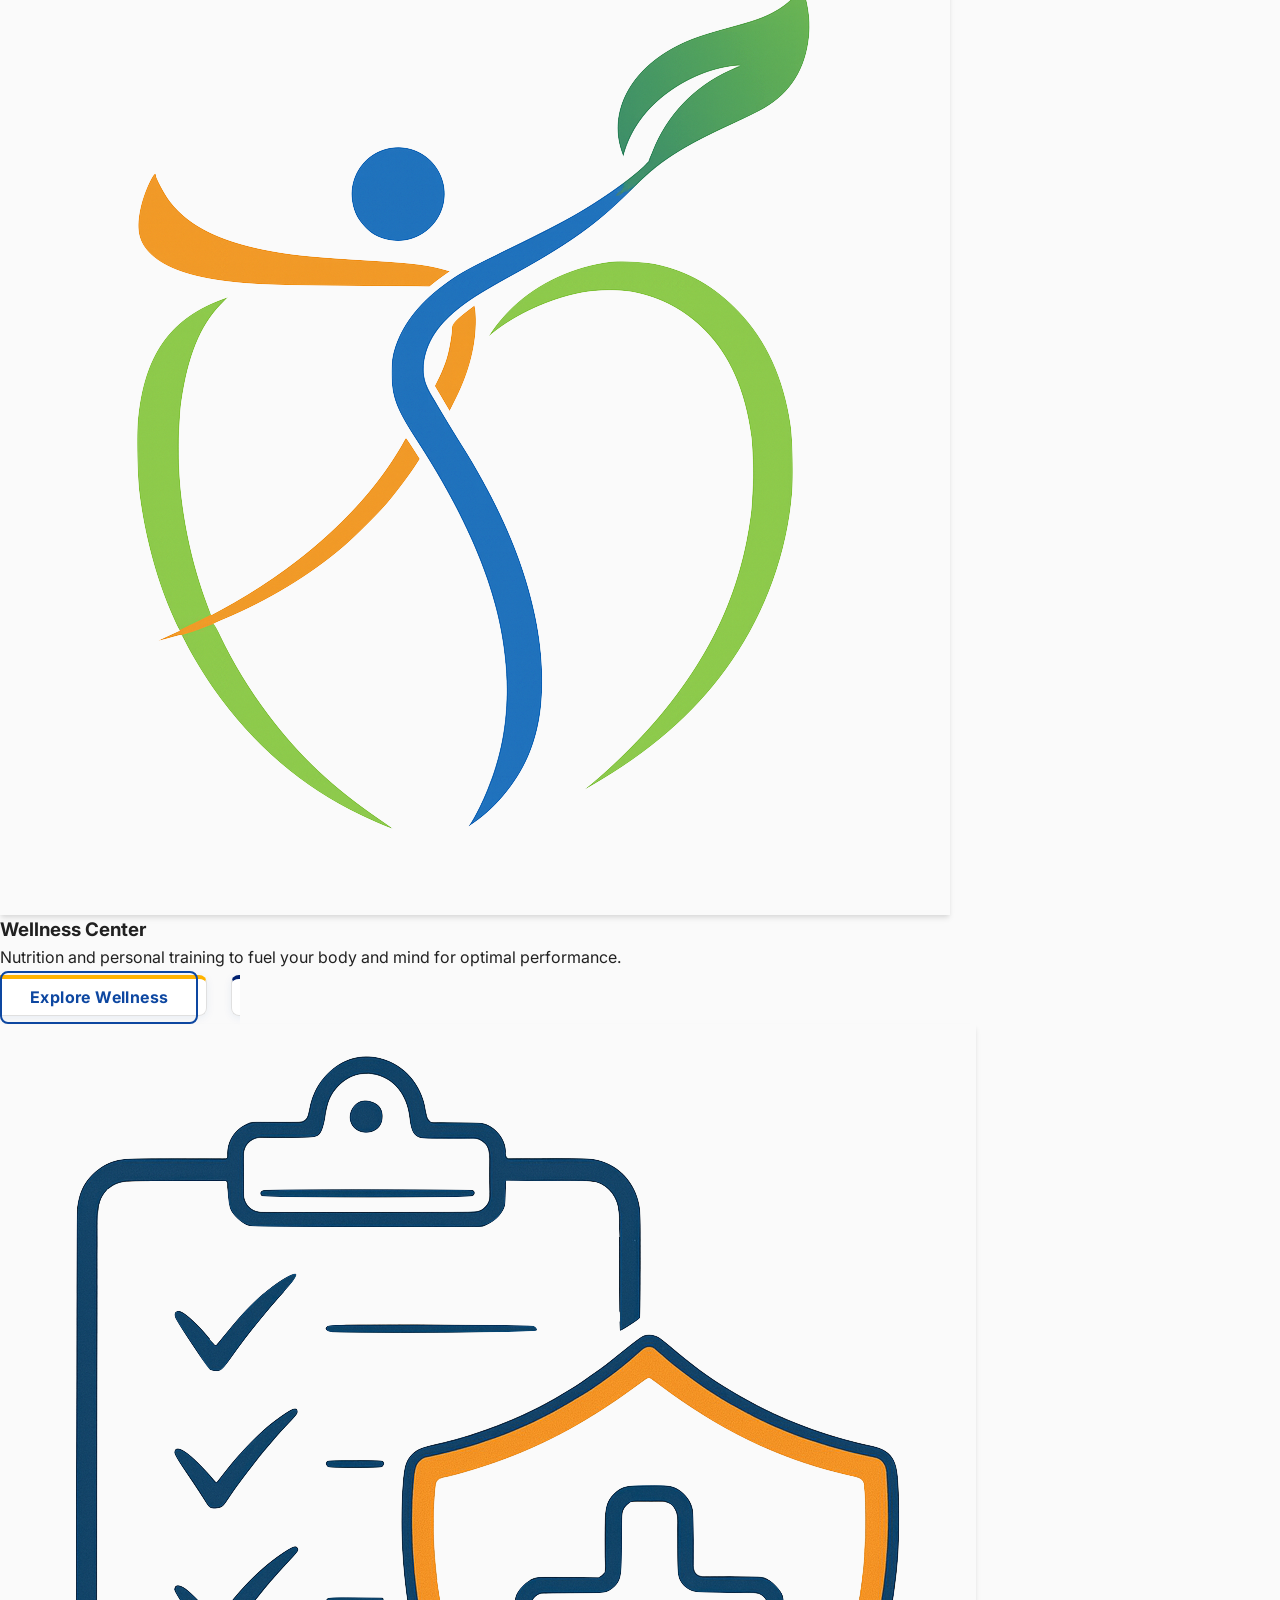
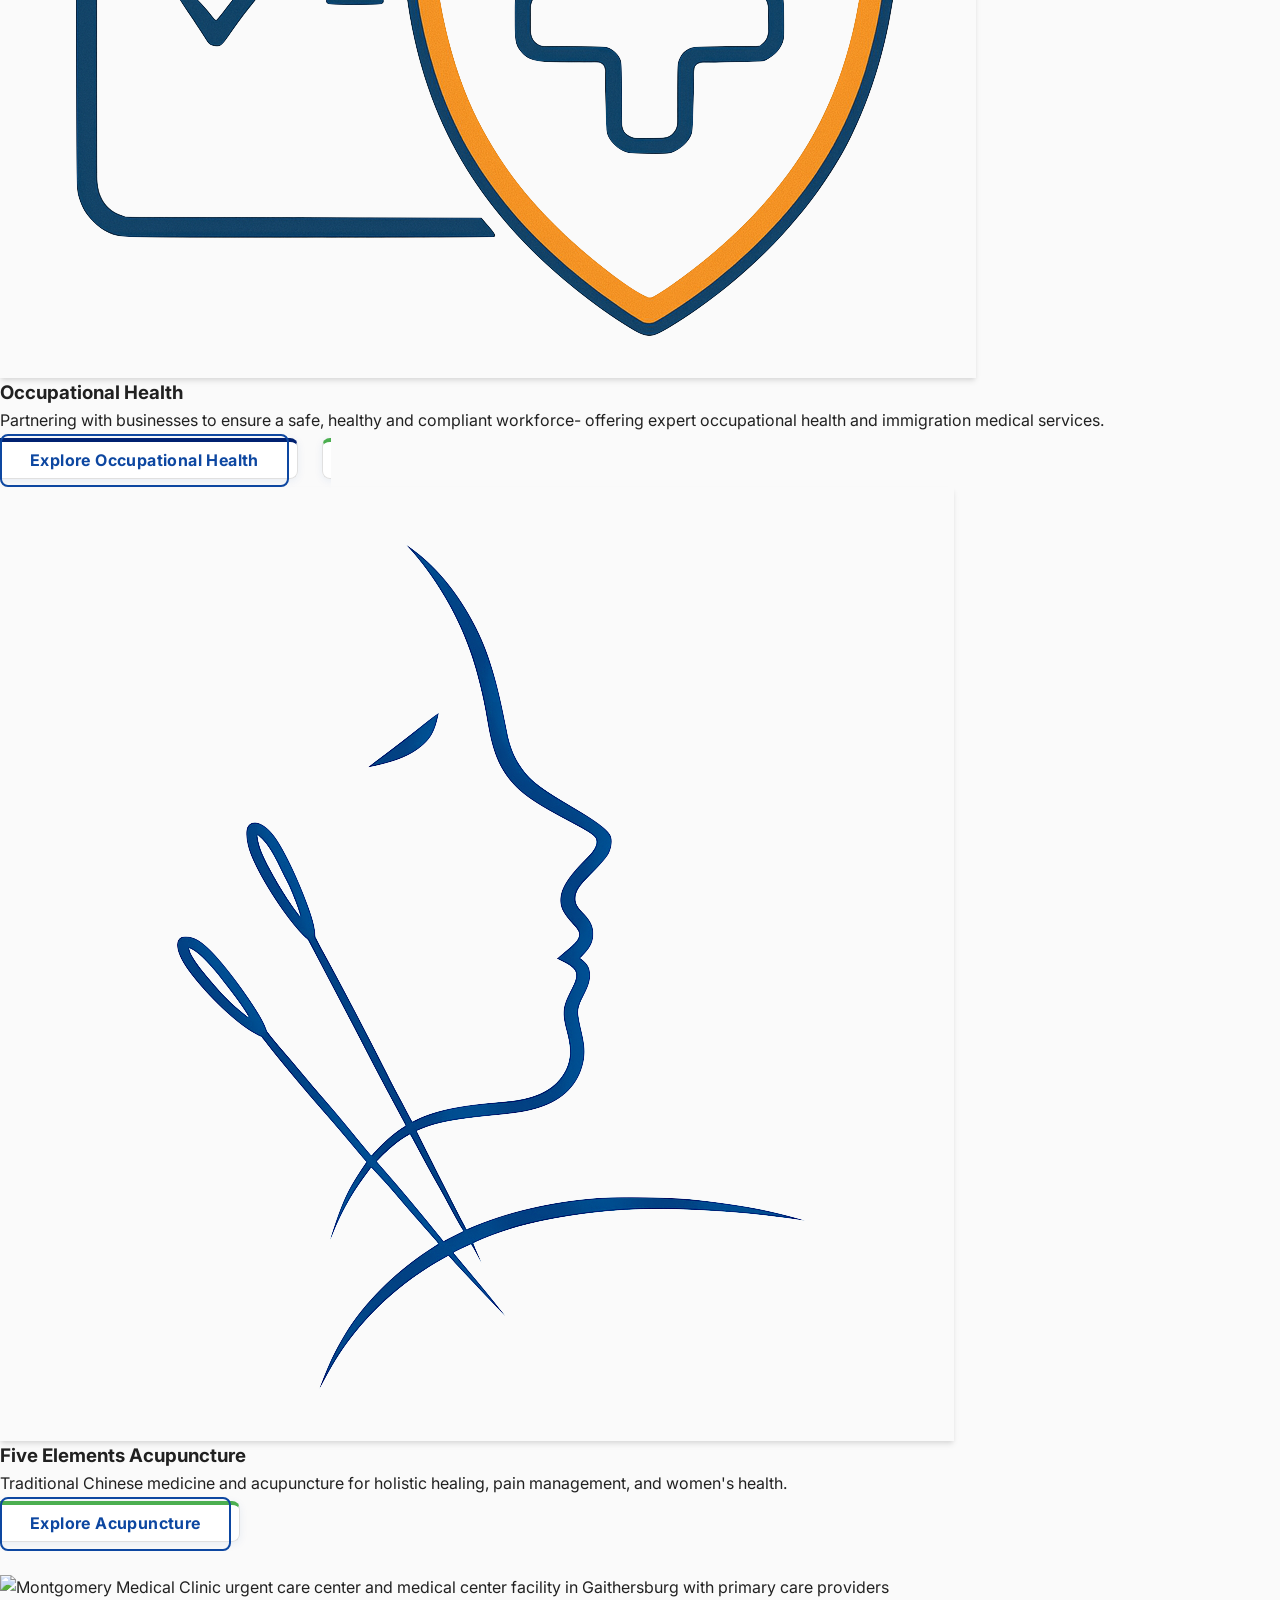
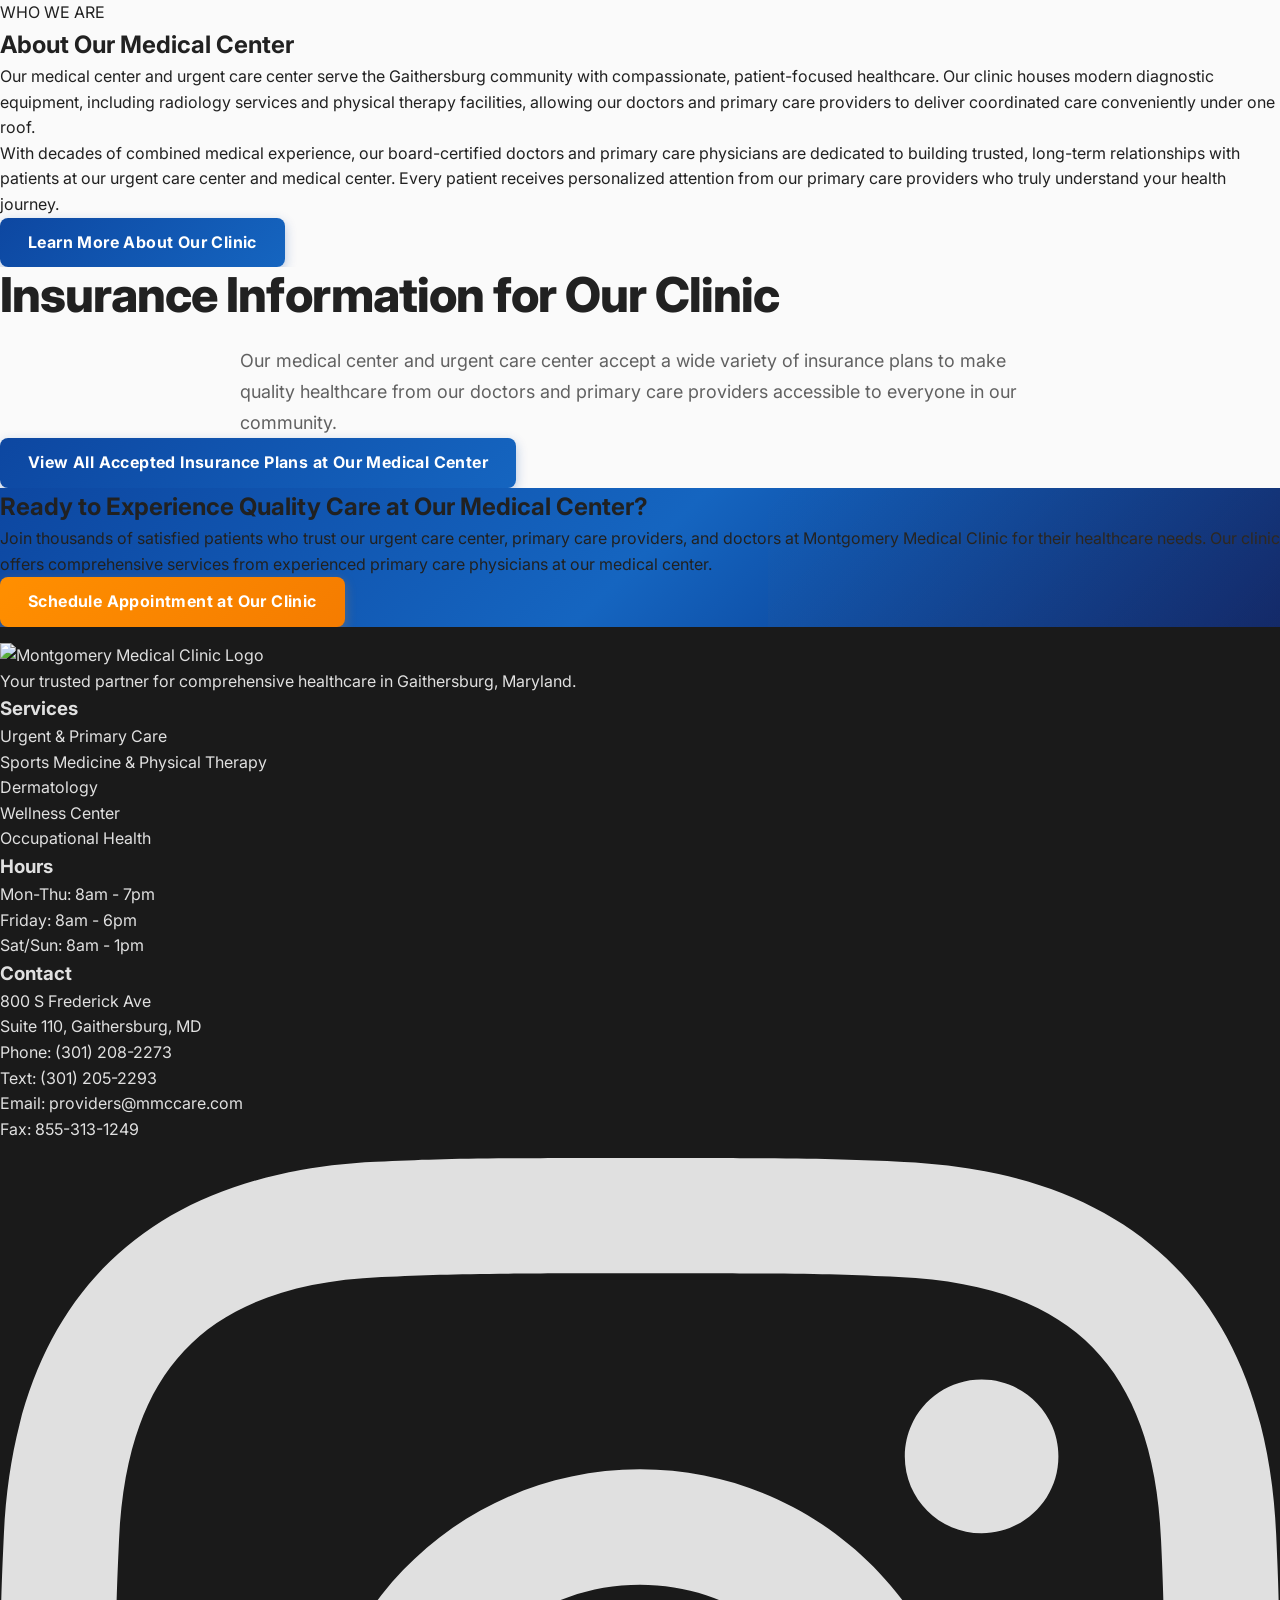
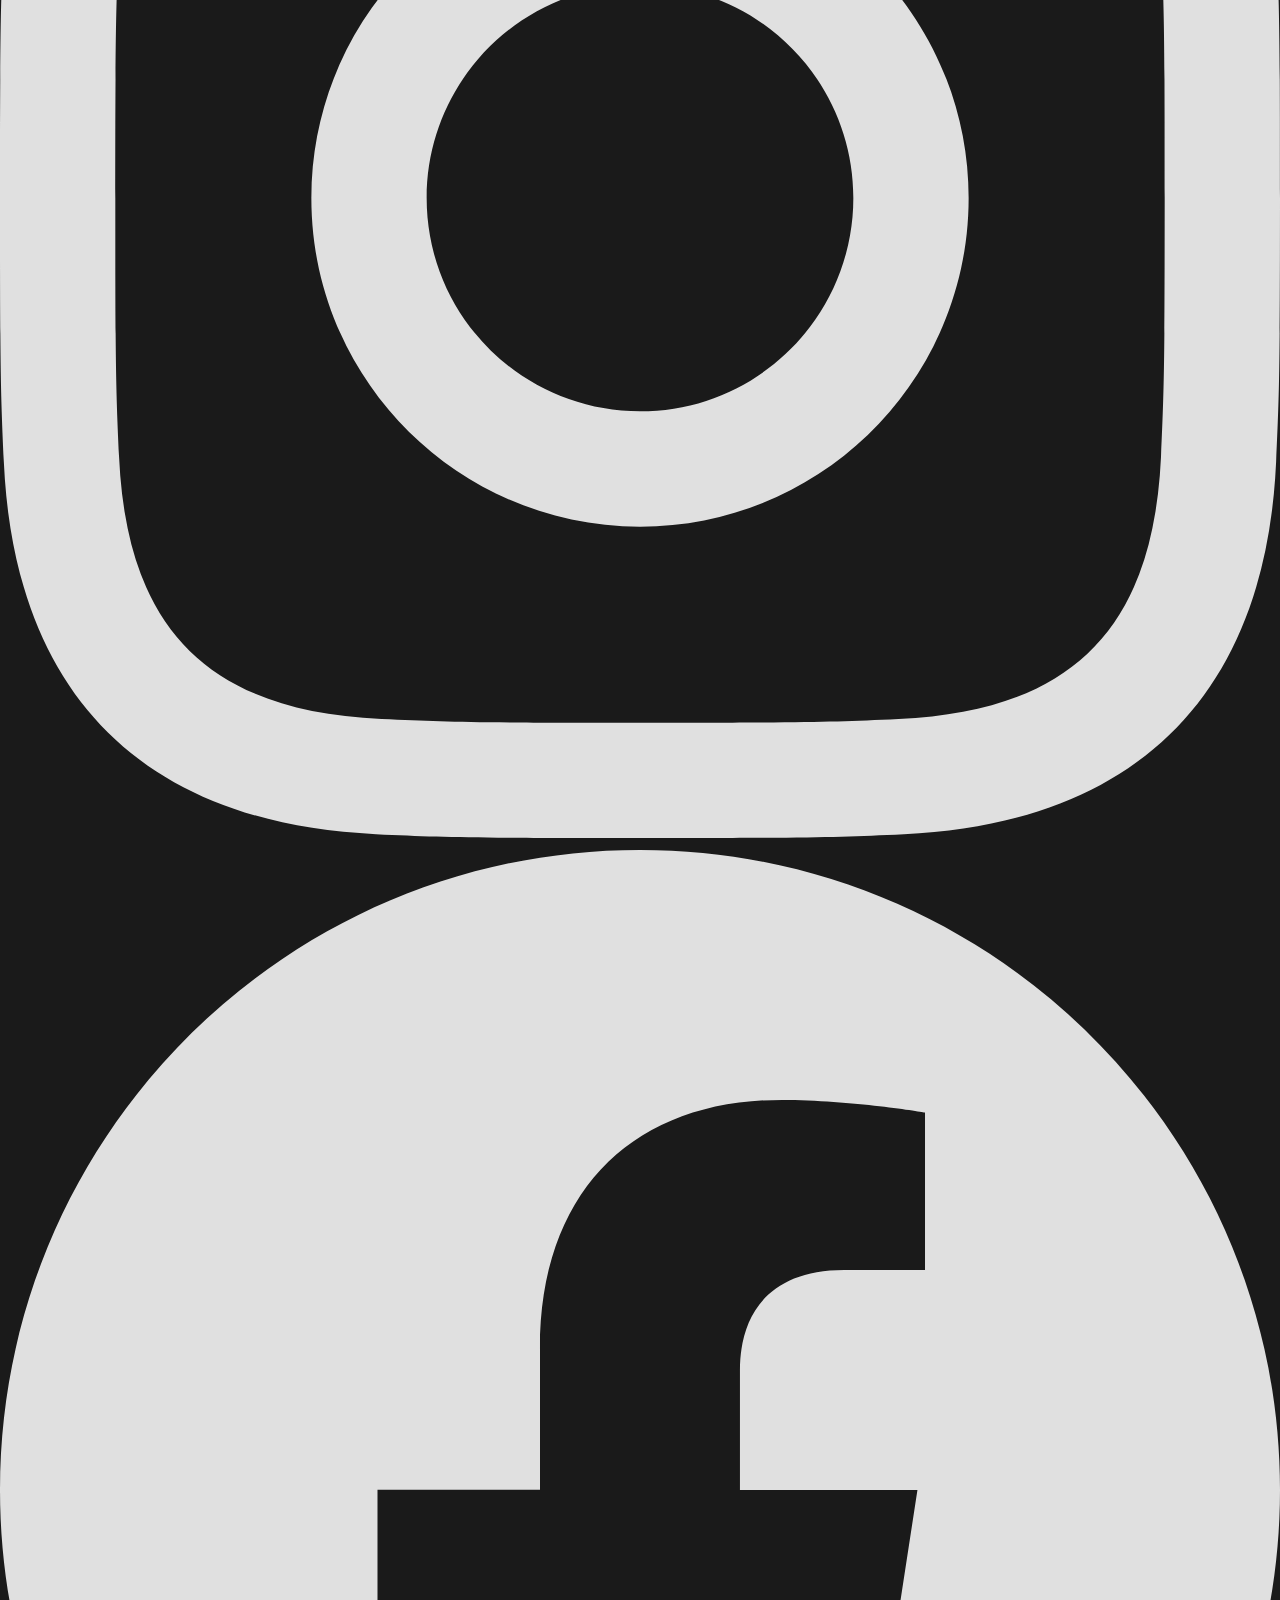
==== commit dd7c0758: "Add files via upload" ====
--- a/index.html
+++ b/index.html
@@ -3,8 +3,8 @@
 <head>
     <meta charset="UTF-8">
     <meta name="viewport" content="width=device-width, initial-scale=1.0, maximum-scale=5.0, user-scalable=yes">
-    <meta name="description" content="Montgomery Medical Clinic - Premier multi-specialty healthcare in Gaithersburg, MD. Urgent care, primary care, sports medicine, dermatology, and more.">
-    <title>Montgomery Medical Clinic | Premier Healthcare in Gaithersburg, MD</title>
+    <meta name="description" content="Montgomery Medical Clinic - Premier urgent care center and medical center in Gaithersburg, MD. Our primary care providers and doctors offer comprehensive healthcare services.">
+    <title>Urgent Care Center & Medical Center | Montgomery Medical Clinic - Primary Care Doctors in Gaithersburg</title>
     
     <link rel="preconnect" href="https://fonts.googleapis.com">
     <link rel="preconnect" href="https://fonts.gstatic.com" crossorigin>
@@ -39,6 +39,18 @@
         html, body {
             max-width: 100vw;
             overflow-x: hidden;
+            -webkit-text-size-adjust: 100%;
+        }
+
+        /* Mobile-first responsive design */
+        * {
+            -webkit-tap-highlight-color: transparent;
+        }
+
+        /* Ensure touch targets are at least 44x44px */
+        button, a, input, select, textarea {
+            min-height: 44px;
+            min-width: 44px;
         }
 
         /* Critical: Only show one slide at a time */
@@ -56,30 +68,46 @@
         
         /* Enhanced Mobile Responsiveness */
         @media (max-width: 768px) {
+            /* Prevent text from being too small */
+            body {
+                font-size: 16px;
+            }
+
+            /* Hero section mobile optimization */
+            .page-header h1 {
+                font-size: 2rem !important;
+                line-height: 1.2 !important;
+            }
+
             /* Slideshow mobile adjustments */
             .slideshow-container {
-                padding: 1rem !important;
+                padding: 0.75rem !important;
+                margin: 0 -1rem;
             }
             
             .slide {
                 padding: 1rem !important;
                 min-height: 180px !important;
+                flex-direction: column;
             }
             
             .slide h3 {
-                font-size: 1.25rem !important;
+                font-size: 1.125rem !important;
                 line-height: 1.3 !important;
+                text-align: center;
             }
             
             .slide .inline-flex {
-                font-size: 0.8rem !important;
+                font-size: 0.75rem !important;
                 padding: 0.5rem 0.75rem !important;
+                white-space: normal;
+                text-align: center;
             }
             
             /* Navigation arrows mobile */
             .slideshow-container button {
-                width: 32px;
-                height: 32px;
+                width: 36px;
+                height: 36px;
                 padding: 0.5rem;
             }
             
@@ -92,11 +120,24 @@
             .btn {
                 min-height: 48px;
                 touch-action: manipulation;
+                padding: 0.875rem 1.5rem;
+                font-size: 1rem;
             }
             
             /* Service cards mobile spacing */
             #services .grid {
                 gap: 1rem;
+                grid-template-columns: 1fr;
+            }
+
+            /* Stats section mobile */
+            .stat-number {
+                font-size: 2.5rem !important;
+            }
+
+            /* Cards on mobile */
+            .card {
+                padding: 1.5rem !important;
             }
         }
         
@@ -106,19 +147,24 @@
             }
             
             .slide h3 {
-                font-size: 1.1rem !important;
+                font-size: 1rem !important;
             }
             
             /* Ensure buttons wrap nicely */
             .slide .flex-wrap {
                 justify-content: center;
             }
+
+            /* Navigation improvements */
+            .breadcrumb {
+                font-size: 0.875rem;
+            }
         }
         
         /* Clean & Aesthetic Slideshow Container */
         .slideshow-container {
             background: white;
-            border: 1px solid #e5e7eb; /* tailwind's gray-200 */
+            border: 1px solid #e5e7eb;
             box-shadow: 0 10px 25px -5px rgba(0, 0, 0, 0.05), 0 4px 6px -2px rgba(0, 0, 0, 0.05);
             max-width: 100%;
             overflow: hidden;
@@ -129,6 +175,7 @@
             display: flex;
             justify-content: center;
             gap: 6px;
+            margin-top: 1rem;
         }
         
         @media (min-width: 768px) {
@@ -138,24 +185,28 @@
         }
         
         .slideshow-dot {
-            width: 8px;
-            height: 8px;
+            width: 10px;
+            height: 10px;
             border-radius: 50%;
             background: #d1d5db;
             cursor: pointer;
             transition: all 0.3s ease;
+            min-width: 10px;
+            min-height: 10px;
         }
         
         @media (min-width: 768px) {
             .slideshow-dot {
-                width: 9px;
-                height: 9px;
+                width: 12px;
+                height: 12px;
+                min-width: 12px;
+                min-height: 12px;
             }
         }
         
         .slideshow-dot.active {
             background: #0d47a1;
-            transform: scale(1.1);
+            transform: scale(1.2);
         }
         
         .slideshow-dot:hover {
@@ -180,6 +231,14 @@
         #services .card {
             margin: 0.75rem;
         }
+
+        /* Mobile menu improvements */
+        @media (max-width: 1024px) {
+            .mobile-menu-button {
+                min-width: 48px;
+                min-height: 48px;
+            }
+        }
     </style>
 </head>
 <body class="bg-light-gray text-dark-gray">
@@ -191,7 +250,7 @@
 
 
     <section class="relative text-white min-h-[50vh] md:min-h-[65vh] lg:min-h-[85vh] flex items-center py-12 md:py-20" style="z-index: 1; position: relative; isolation: isolate;" data-aos="fade-in">
-        <img src="images/PhotoWide.jpeg" alt="Team of doctors at Montgomery Medical Clinic" class="absolute inset-0 w-full h-full object-cover z-0">
+        <img src="images/PhotoWide.jpeg" alt="Expert doctors and primary care providers at Montgomery Medical Clinic urgent care center" class="absolute inset-0 w-full h-full object-cover z-0">
         
         <div class="absolute inset-0 bg-gradient-to-r from-dark-gray/80 via-dark-gray/60 via-30% to-transparent" style="z-index: 10;"></div>
         
@@ -203,7 +262,7 @@
                     Healthcare.
                 </h1>
                 <p class="mt-4 sm:mt-6 text-gray-200 leading-relaxed text-base sm:text-lg">
-                    We are committed to a patient-centered approach, ensuring your health needs are understood and addressed. Our team provides integrated, comprehensive care you can trust.
+                    Our medical center provides comprehensive services with experienced doctors and primary care providers committed to patient-centered care. Visit our urgent care center for immediate medical attention or schedule an appointment at our clinic in Gaithersburg.
                 </p>
                 <p class="mt-3 text-white/90 text-base sm:text-lg font-semibold">
                     Proudly serving Gaithersburg, Montgomery County, and the surrounding areas.
@@ -241,7 +300,7 @@
                     <div class="shrink-0 relative">
                         <div class="absolute inset-0 bg-gradient-to-tr from-blue-300 to-purple-300 rounded-full blur-lg opacity-50"></div>
                         <div class="relative w-16 h-16 sm:w-20 sm:h-20 bg-gradient-to-br from-blue-400 to-purple-500 rounded-full flex items-center justify-center shadow-md">
-                            <img src="icons/syringe.png" class="h-8 w-8 sm:h-10 sm:w-10" alt="Flu shot vaccine icon"/>
+                            <img src="icons/syringe.png" class="h-8 w-8 sm:h-10 sm:w-10" alt="Flu vaccination services at urgent care center"/>
                         </div>
                     </div>
                     <div class="flex-1">
@@ -254,7 +313,7 @@
                                 <svg xmlns="http://www.w3.org/2000/svg" class="h-4 w-4 sm:h-5 sm:w-5" viewBox="0 0 20 20" fill="currentColor">
                                   <path fill-rule="evenodd" d="M10 18a8 8 0 100-16 8 8 0 000 16zm3.707-9.293a1 1 0 00-1.414-1.414L9 10.586 7.707 9.293a1 1 0 00-1.414 1.414l2 2a1 1 0 001.414 0l4-4z" clip-rule="evenodd" />
                                 </svg>
-                                Walk-ins Welcome
+                                Walk-ins Welcome at Our Clinic
                             </a>
                             <span class="text-medium-gray font-medium text-xs sm:text-sm">Protect yourself this season</span>
                         </div>
@@ -265,7 +324,7 @@
                     <div class="shrink-0 relative">
                         <div class="absolute inset-0 bg-gradient-to-tr from-green-300 to-teal-300 rounded-full blur-lg opacity-50"></div>
                         <div class="relative w-16 h-16 sm:w-20 sm:h-20 bg-gradient-to-br from-green-500 to-teal-600 rounded-full flex items-center justify-center shadow-md p-3 sm:p-4">
-                            <img src="icons/OccupationalHealth.png" class="h-10 w-10 sm:h-12 sm:w-12 object-contain" alt="FAA and Immigration Medical Services icon"/>
+                            <img src="icons/OccupationalHealth.png" class="h-10 w-10 sm:h-12 sm:w-12 object-contain" alt="Specialized medical services at medical center"/>
                         </div>
                     </div>
                     <div class="flex-1">
@@ -302,7 +361,7 @@
                     <div class="flex-1">
                         <span class="inline-flex items-center gap-2 bg-gradient-to-r from-brand-orange to-amber-500 text-white text-xs font-bold px-3 py-1 rounded-full uppercase tracking-wider mb-2 shadow-md">Available Today</span>
                         <h3 class="text-xl sm:text-2xl lg:text-3xl font-extrabold text-dark-gray mb-2 sm:mb-3 leading-tight">
-                            Same Day <span class="text-brand-blue">Urgent Care</span> Appointments
+                            Same Day <span class="text-brand-blue">Urgent Care Center</span> Appointments
                         </h3>
                         <div class="flex items-center justify-center lg:justify-start gap-2 sm:gap-3 flex-wrap">
                             <a href="https://nextpatient.co/p/montgomerymedclinic/schedule" target="_blank" class="inline-flex items-center gap-2 bg-brand-blue text-white font-bold px-3 sm:px-4 py-2 rounded-lg text-xs sm:text-sm shadow-md hover:bg-deep-blue transition-all cursor-pointer">
@@ -311,7 +370,7 @@
                                 </svg>
                                 Walk-In Basis
                             </a>
-                            <span class="text-medium-gray font-medium text-xs sm:text-sm">No appointment needed</span>
+                            <span class="text-medium-gray font-medium text-xs sm:text-sm">No appointment needed at our medical center</span>
                         </div>
                     </div>
                 </div>
@@ -320,14 +379,14 @@
                     <div class="shrink-0 relative">
                         <div class="absolute inset-0 bg-gradient-to-tr from-blue-300 to-amber-200 rounded-full blur-lg opacity-50"></div>
                         <div class="relative w-16 h-16 sm:w-20 sm:h-20 bg-gradient-to-br from-blue-500 to-deep-blue rounded-full flex items-center justify-center shadow-md">
-                            <img src="icons/hospital.png" class="h-8 w-8 sm:h-10 sm:w-10" alt="Medical facility comprehensive care icon"/>
+                            <img src="icons/hospital.png" class="h-8 w-8 sm:h-10 sm:w-10" alt="Comprehensive medical care at clinic and urgent care center"/>
                         </div>
                     </div>
                     <div class="flex-1">
                         <h3 class="text-xl sm:text-2xl lg:text-3xl font-extrabold text-dark-gray mb-2 sm:mb-3 leading-tight">
                             <span class="text-transparent bg-clip-text bg-gradient-to-r from-brand-blue to-brand-orange">One Stop</span> For All Your Medical Needs
                         </h3>
-                        <p class="text-medium-gray font-medium text-sm sm:text-base mb-3 sm:mb-4">Comprehensive multi-specialty care under one roof.</p>
+                        <p class="text-medium-gray font-medium text-sm sm:text-base mb-3 sm:mb-4">Our medical center offers comprehensive multi-specialty care with expert doctors and primary care providers under one roof.</p>
                         <div class="flex items-center justify-center lg:justify-start">
                             <a href="#services" class="inline-flex items-center gap-2 bg-white text-dark-gray font-bold px-3 sm:px-4 py-2 rounded-lg text-xs sm:text-sm shadow-md border border-gray-300 hover:bg-gray-100 transition-all">
                                 Explore Our Services
@@ -354,11 +413,11 @@
             <div class="grid grid-cols-1 md:grid-cols-3 gap-8 sm:gap-12 text-center">
                 <div class="stat-card" data-aos="fade-up">
                     <div class="stat-number text-white text-4xl sm:text-5xl lg:text-6xl">70+</div>
-                    <div class="stat-label text-white/90 text-sm sm:text-base">Patients Seen Daily</div>
+                    <div class="stat-label text-white/90 text-sm sm:text-base">Patients Seen Daily at Our Medical Center</div>
                 </div>
                 <div class="stat-card" data-aos="fade-up" data-aos-delay="100">
                     <div class="stat-number text-white text-4xl sm:text-5xl lg:text-6xl">7</div>
-                    <div class="stat-label text-white/90 text-sm sm:text-base">Departments</div>
+                    <div class="stat-label text-white/90 text-sm sm:text-base">Departments with Expert Doctors</div>
                 </div>
                 <div class="stat-card" data-aos="fade-up" data-aos-delay="200">
                     <div class="stat-number text-white text-4xl sm:text-5xl lg:text-6xl">10K+</div>
@@ -372,16 +431,16 @@
         <div class="container mx-auto px-6 lg:px-8">
             <div class="text-center mb-20 max-w-3xl mx-auto" data-aos="fade-up">
                 <h2 class="section-title text-dark-gray mb-6">Our Departments</h2>
-                <p class="section-subtitle">Comprehensive healthcare services tailored to your unique needs, delivered by board-certified specialists.</p>
+                <p class="section-subtitle">Comprehensive healthcare services delivered by board-certified doctors and primary care providers at our medical center and urgent care center.</p>
             </div>
             
             <div class="grid grid-cols-1 sm:grid-cols-2 lg:grid-cols-3 gap-8 lg:gap-10">
                 <a href="pages/urgent-primary-care.html" class="card p-6 sm:p-8 md:p-10 text-center flex flex-col group" data-service="primary" data-aos="fade-up">
                     <div class="icon-wrap-new bg-white p-6 rounded-2xl mb-6 sm:mb-8 mx-auto flex items-center justify-center shadow-md">
-                        <img src="icons/PrimaryCare.png" class="h-20 w-20 sm:h-24 sm:w-24 object-contain" alt="Urgent and Primary Care medical services icon"/>
+                        <img src="icons/PrimaryCare.png" class="h-20 w-20 sm:h-24 sm:w-24 object-contain" alt="Urgent care center and primary care provider services"/>
                     </div>
                     <h3 class="text-xl sm:text-2xl font-bold mb-3 sm:mb-4">Urgent & Primary Care</h3>
-                    <p class="text-sm sm:text-base text-medium-gray mb-4 sm:mb-6 flex-grow">Your foundation for lifelong health, from routine check-ups to immediate care needs.</p>
+                    <p class="text-sm sm:text-base text-medium-gray mb-4 sm:mb-6 flex-grow">Your foundation for lifelong health from our experienced primary care providers, with urgent care center services for immediate medical needs at our clinic.</p>
                     <span class="btn btn-outline border-2 border-brand-blue text-brand-blue hover:bg-brand-blue hover:text-white px-6 py-3 text-sm font-bold transition-all">
                         Explore Urgent Care
                     </span>
@@ -389,10 +448,10 @@
 
                 <a href="pages/sports-medicine.html" class="card p-6 sm:p-8 md:p-10 text-center flex flex-col group" data-service="sports" data-aos="fade-up" data-aos-delay="50">
                     <div class="icon-wrap-new bg-white p-6 rounded-2xl mb-6 sm:mb-8 mx-auto flex items-center justify-center shadow-md">
-                        <img src="icons/PhysicalTherapy.png" class="h-20 w-20 sm:h-24 sm:w-24 object-contain" alt="Sports Medicine and Physical Therapy rehabilitation icon"/>
+                        <img src="icons/PhysicalTherapy.png" class="h-20 w-20 sm:h-24 sm:w-24 object-contain" alt="Sports medicine doctors at medical center"/>
                     </div>
                     <h3 class="text-xl sm:text-2xl font-bold mb-3 sm:mb-4">Sports Medicine & Physical Therapy</h3>
-                    <p class="text-sm sm:text-base text-medium-gray mb-4 sm:mb-6 flex-grow">Comprehensive rehabilitation and sports injury care to get you back in the game, stronger than before.</p>
+                    <p class="text-sm sm:text-base text-medium-gray mb-4 sm:mb-6 flex-grow">Comprehensive rehabilitation and sports injury care from our specialized doctors to get you back in the game stronger than before.</p>
                     <span class="btn btn-outline border-2 border-brand-blue text-brand-blue hover:bg-brand-blue hover:text-white px-6 py-3 text-sm font-bold transition-all">
                         Explore Sports Medicine
                     </span>
@@ -449,18 +508,22 @@
         <div class="container mx-auto px-4 sm:px-6 lg:px-8">
             <div class="lg:grid lg:grid-cols-2 lg:gap-20 lg:items-center">
                 <div class="floating" data-aos="fade-right">
-                    <img src="images/CurrentPhoto1.png" alt="Montgomery Medical Clinic modern facility with board-certified medical professionals providing patient care" class="rounded-3xl shadow-2xl w-full">
+                    <img src="images/Clinic.jpeg" 
+                         alt="Montgomery Medical Clinic urgent care center and medical center facility in Gaithersburg with primary care providers"
+                         class="rounded-3xl shadow-2xl w-full"
+                         loading="eager"
+                         fetchpriority="high">
                 </div>
                 <div class="mt-10 lg:mt-0 space-y-4 md:space-y-6" data-aos="fade-left">
                     <span class="text-brand-blue font-bold uppercase tracking-widest text-sm">WHO WE ARE</span>
-                    <h2 class="text-3xl md:text-4xl lg:text-5xl font-black">About Us</h2>
+                    <h2 class="text-3xl md:text-4xl lg:text-5xl font-black">About Our Medical Center</h2>
                     <p class="text-base md:text-lg text-medium-gray leading-relaxed">
-                        Our facility is equipped with top-of-the-line technology, including an in-house radiology center and physical therapy unit, ensuring seamless care under one roof.
+                        Our medical center and urgent care center serve the Gaithersburg community with compassionate, patient-focused healthcare. Our clinic houses modern diagnostic equipment, including radiology services and physical therapy facilities, allowing our doctors and primary care providers to deliver coordinated care conveniently under one roof.
                     </p>
                     <p class="text-base md:text-lg text-medium-gray leading-relaxed">
-                        With over five decades of combined experience, our board-certified physicians build lasting relationships based on trust and personalized attention.
+                        With decades of combined medical experience, our board-certified doctors and primary care physicians are dedicated to building trusted, long-term relationships with patients at our urgent care center and medical center. Every patient receives personalized attention from our primary care providers who truly understand your health journey.
                     </p>
-                    <a href="pages/about.html" class="btn btn-primary inline-flex mt-6">Learn More About Us</a>
+                    <a href="pages/about.html" class="btn btn-primary inline-flex mt-6">Learn More About Our Clinic</a>
                 </div>
             </div>
         </div>
@@ -469,10 +532,10 @@
     <section id="insurance" class="py-16 md:py-24 lg:py-32 bg-white">
         <div class="container mx-auto px-4 sm:px-6 lg:px-8">
             <div class="text-center mb-12 md:mb-16 max-w-4xl mx-auto" data-aos="fade-up">
-                <h2 class="section-title text-dark-gray mb-6">Insurance Information</h2>
-                <p class="section-subtitle">We accept a wide variety of insurance plans to make quality healthcare accessible.</p>
+                <h2 class="section-title text-dark-gray mb-6">Insurance Information for Our Clinic</h2>
+                <p class="section-subtitle">Our medical center and urgent care center accept a wide variety of insurance plans to make quality healthcare from our doctors and primary care providers accessible to everyone in our community.</p>
                 <a href="pages/insurance.html" class="btn btn-primary mt-8 inline-flex">
-                    View All Accepted Insurance Plans
+                    View All Accepted Insurance Plans at Our Medical Center
                 </a>
             </div>
         </div>
@@ -480,10 +543,10 @@
     <section class="py-16 md:py-24 lg:py-32 bg-light-blue-bg">
         <div class="container mx-auto px-4 sm:px-6 lg:px-8">
             <div class="bg-gradient-blue text-white rounded-2xl md:rounded-3xl p-6 sm:p-8 md:p-12 lg:p-20 text-center shadow-2xl" data-aos="fade-up">
-                <h2 class="text-2xl sm:text-3xl md:text-4xl lg:text-5xl font-black mb-3 sm:mb-4 md:mb-6">Ready to Experience the Difference?</h2>
-                <p class="text-sm sm:text-base md:text-lg lg:text-xl mb-6 sm:mb-8 md:mb-10 text-white/90 max-w-2xl mx-auto">Join thousands of satisfied patients who trust Montgomery Medical Clinic for their healthcare needs.</p>
+                <h2 class="text-2xl sm:text-3xl md:text-4xl lg:text-5xl font-black mb-3 sm:mb-4 md:mb-6">Ready to Experience Quality Care at Our Medical Center?</h2>
+                <p class="text-sm sm:text-base md:text-lg lg:text-xl mb-6 sm:mb-8 md:mb-10 text-white/90 max-w-2xl mx-auto">Join thousands of satisfied patients who trust our urgent care center, primary care providers, and doctors at Montgomery Medical Clinic for their healthcare needs. Our clinic offers comprehensive services from experienced primary care physicians at our medical center.</p>
                 <a href="https://nextpatient.co/p/montgomerymedclinic/schedule" target="_blank" class="btn btn-secondary px-6 sm:px-8 md:px-12 py-3 sm:py-4 md:py-5 text-sm sm:text-base lg:text-lg inline-flex">
-                    Schedule Appointment
+                    Schedule Appointment at Our Clinic
                 </a>
             </div>
         </div>
--- a/css/style.css
+++ b/css/style.css
@@ -225,6 +225,68 @@
 .nav-link.active::after {
     width: 100%;
     background: var(--medical-orange);
+}
+
+/* ===== MOBILE NAVIGATION ENHANCEMENTS ===== */
+body.mobile-menu-open {
+    overflow: hidden;
+}
+
+@media (max-width: 1024px) {
+    body.mobile-menu-open header.glass-effect {
+        box-shadow: 0 18px 40px rgba(13, 71, 161, 0.18);
+    }
+
+    #mobile-menu {
+        background: rgba(255, 255, 255, 0.97);
+        border-radius: 16px;
+        padding: 0.75rem;
+        margin-top: 0.75rem;
+        border: 1px solid rgba(13, 71, 161, 0.08);
+        box-shadow: 0 20px 45px -12px rgba(13, 71, 161, 0.2);
+        backdrop-filter: blur(12px);
+        -webkit-backdrop-filter: blur(12px);
+        opacity: 0;
+        transform: translateY(-6px);
+        transition: opacity 0.25s ease-out, transform 0.25s ease-out;
+        max-height: calc(100vh - 140px);
+        overflow-y: auto;
+        -webkit-overflow-scrolling: touch;
+    }
+
+    body.mobile-menu-open #mobile-menu {
+        opacity: 1;
+        transform: translateY(0);
+    }
+
+    #mobile-menu a:not(.btn) {
+        display: flex;
+        align-items: center;
+        justify-content: space-between;
+        gap: 0.75rem;
+        padding: 0.85rem 1rem;
+        border-radius: 12px;
+        font-size: 1rem;
+        font-weight: 600;
+        color: var(--dark-gray);
+        background: transparent;
+        transition: background 0.2s ease, color 0.2s ease, transform 0.2s ease;
+    }
+
+    #mobile-menu a:not(.btn):hover,
+    #mobile-menu a:not(.btn):focus-visible {
+        background: rgba(13, 71, 161, 0.1);
+        color: var(--medical-blue);
+    }
+
+    #mobile-menu a:not(.btn):active {
+        transform: translateY(1px);
+    }
+
+    #mobile-menu .btn {
+        width: 100%;
+        justify-content: center;
+    }
 }
 
 /* Dropdown link styling */
@@ -1454,4 +1516,4 @@
         width: 20px;
         height: 20px;
     }
-}+}
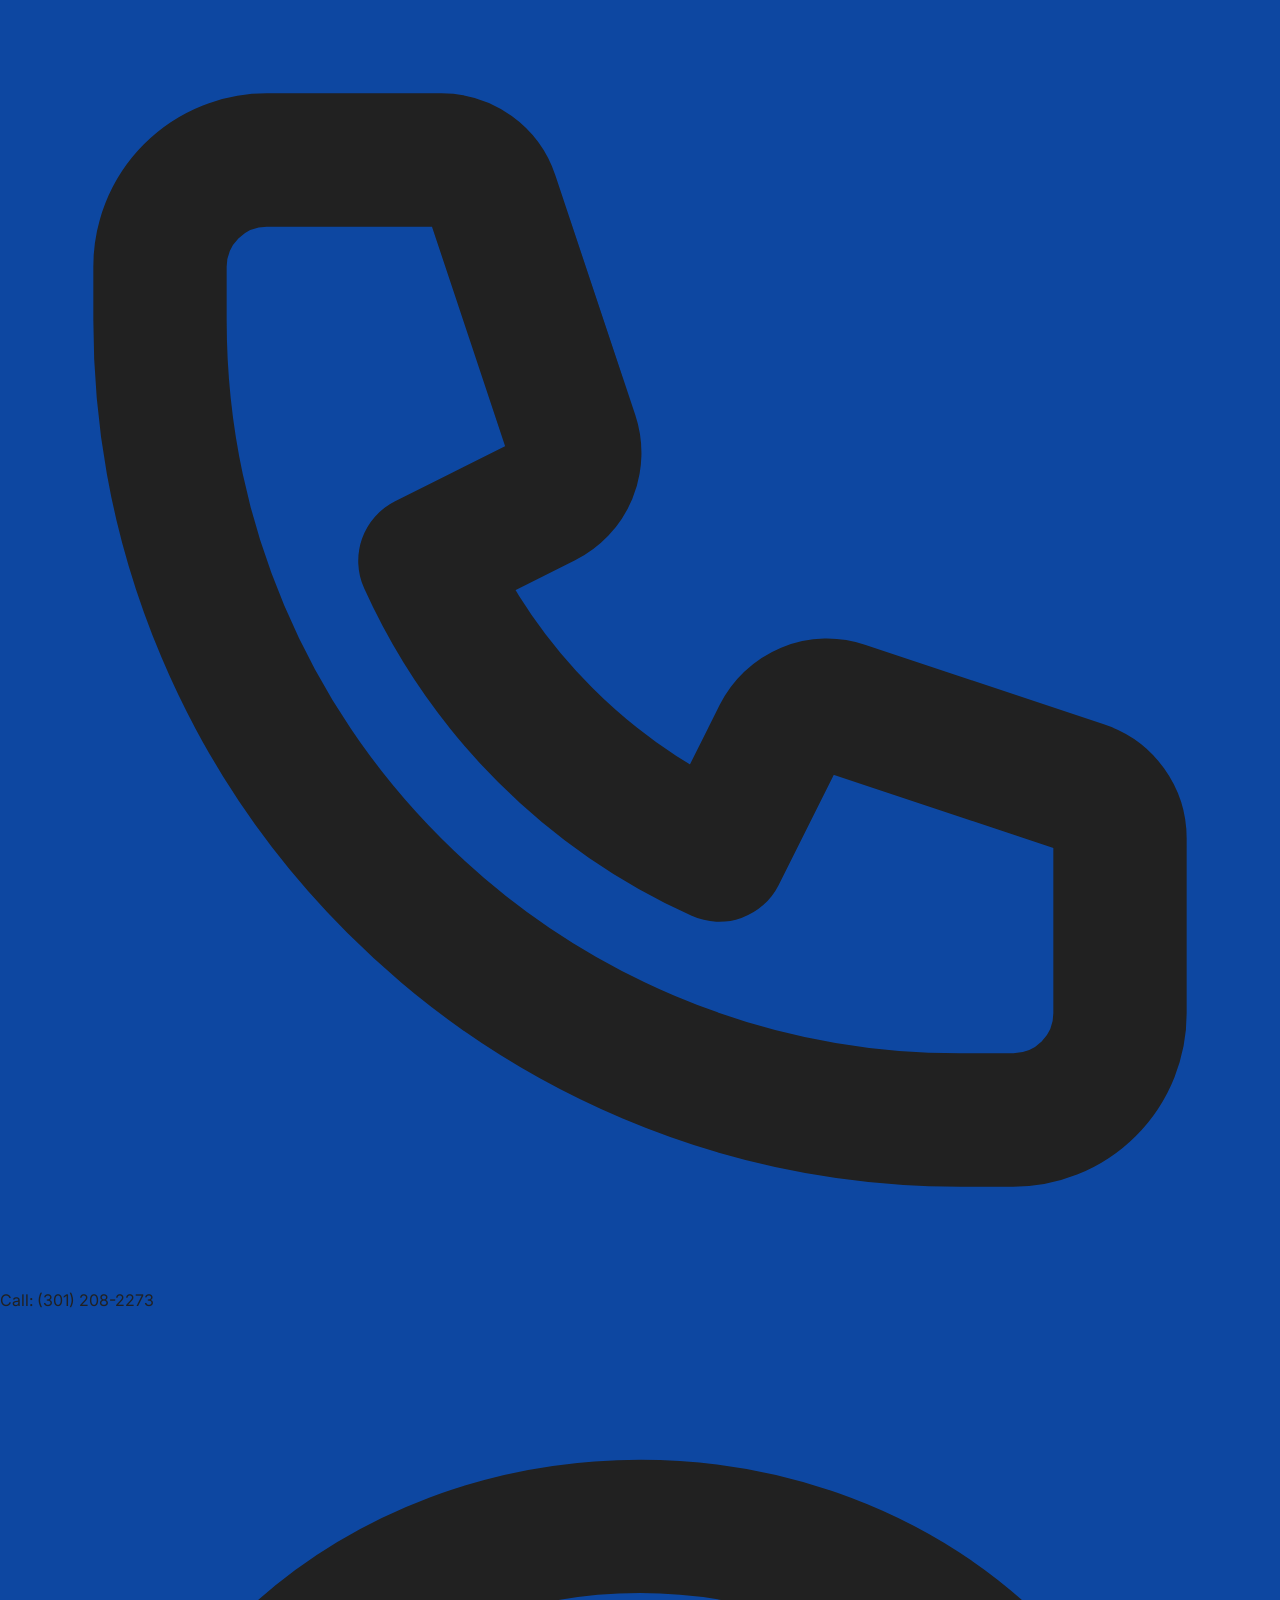
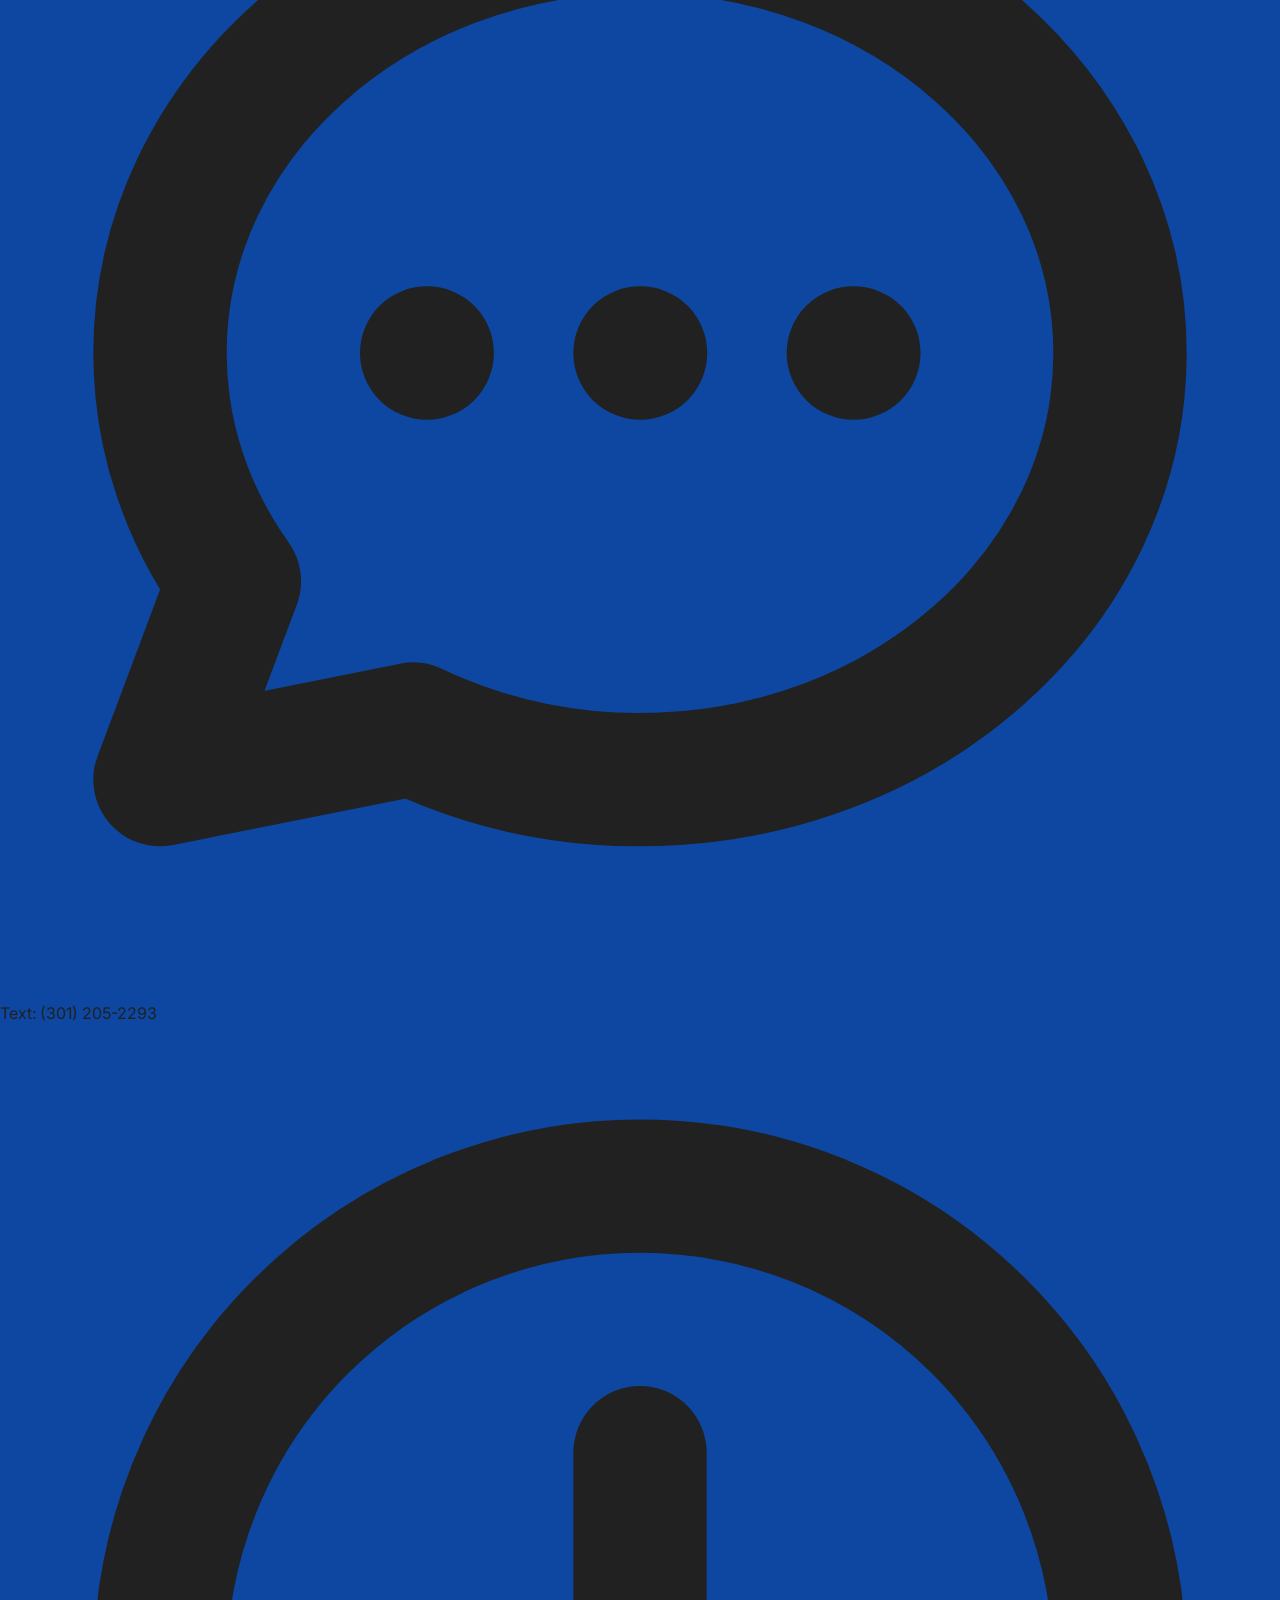
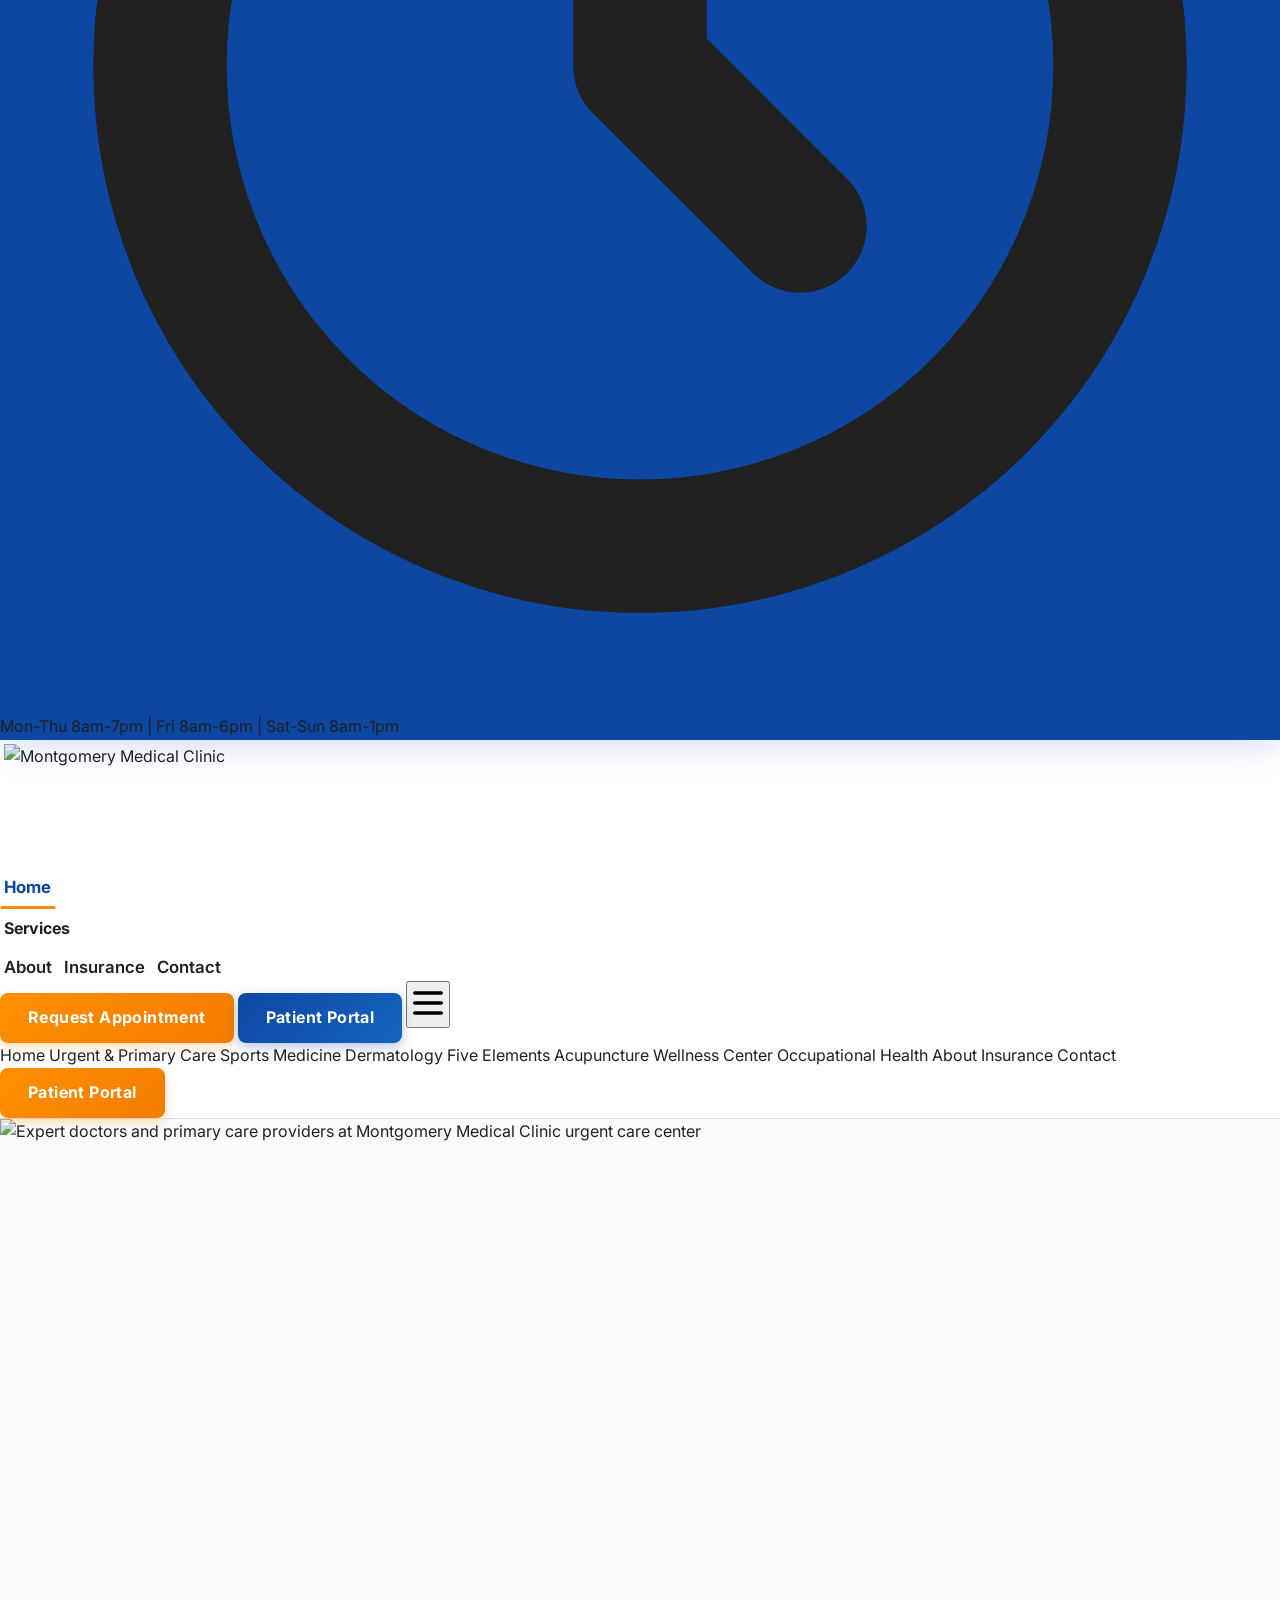
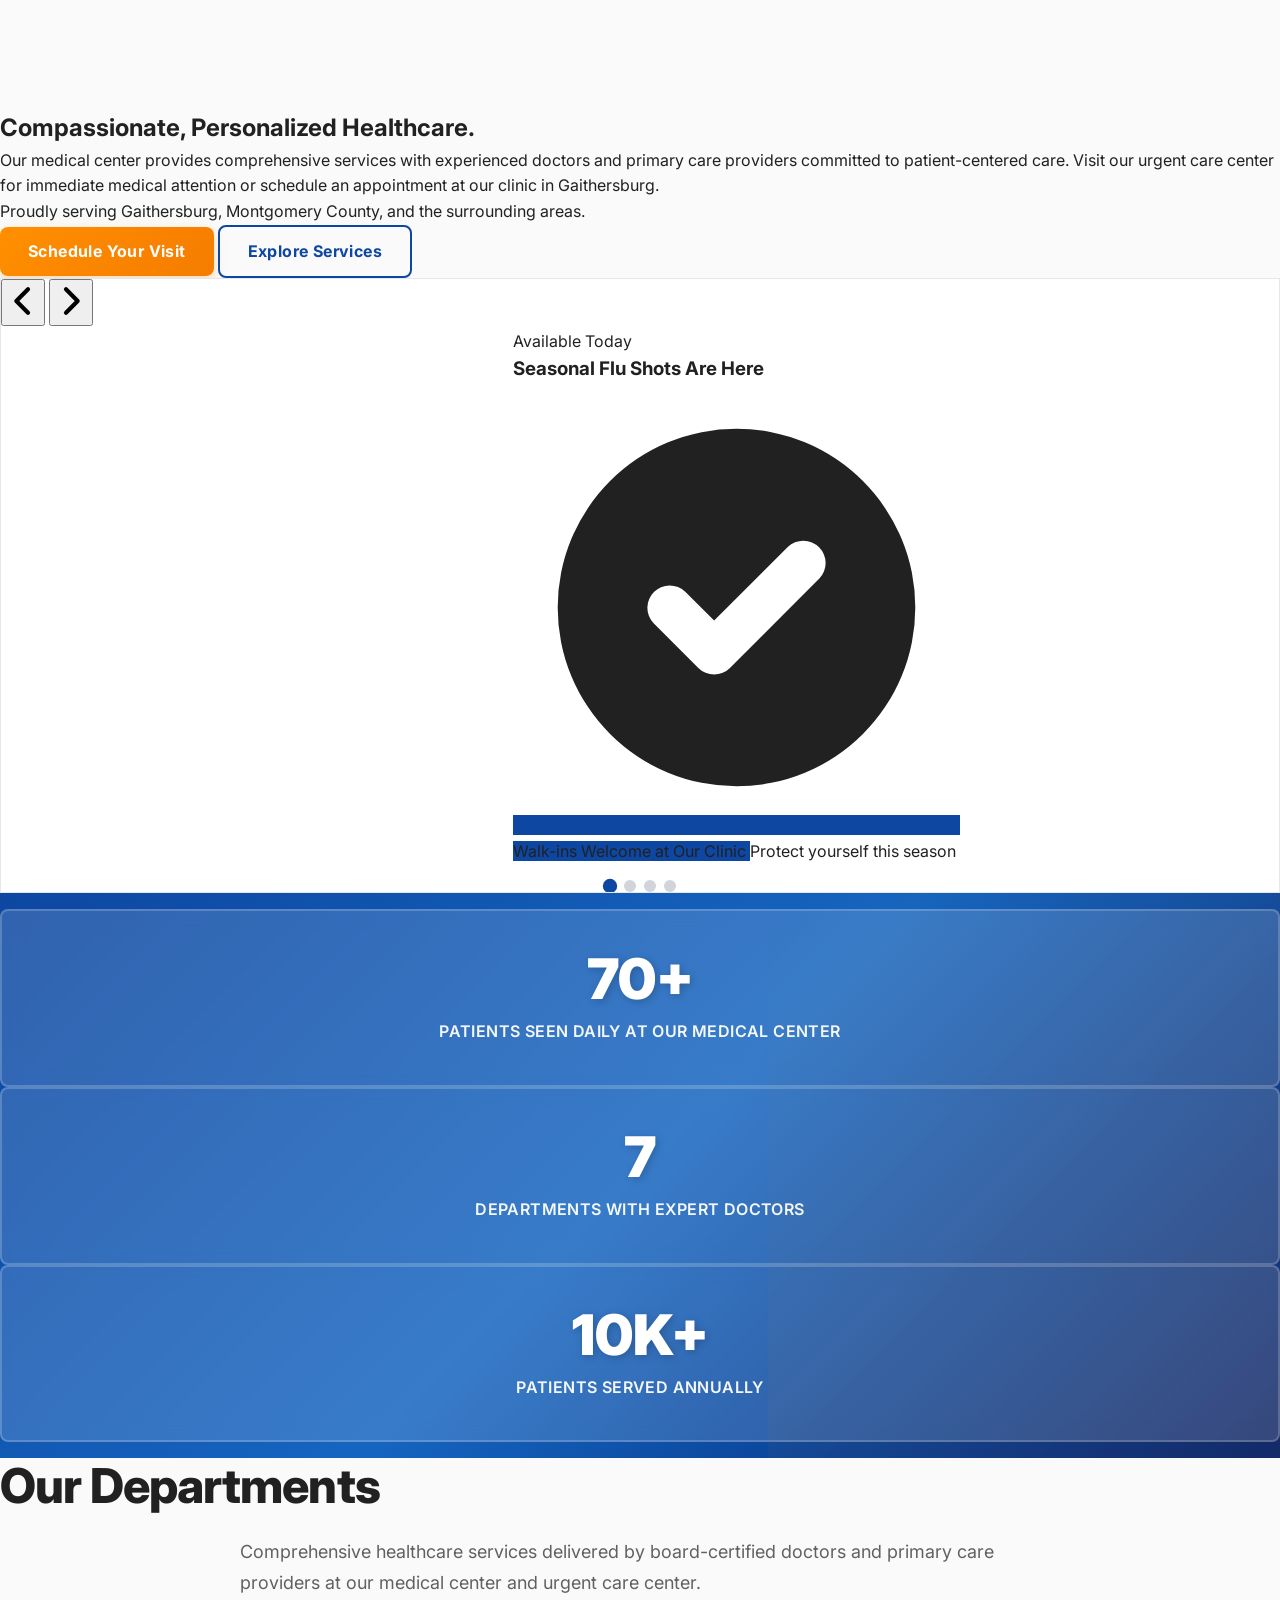
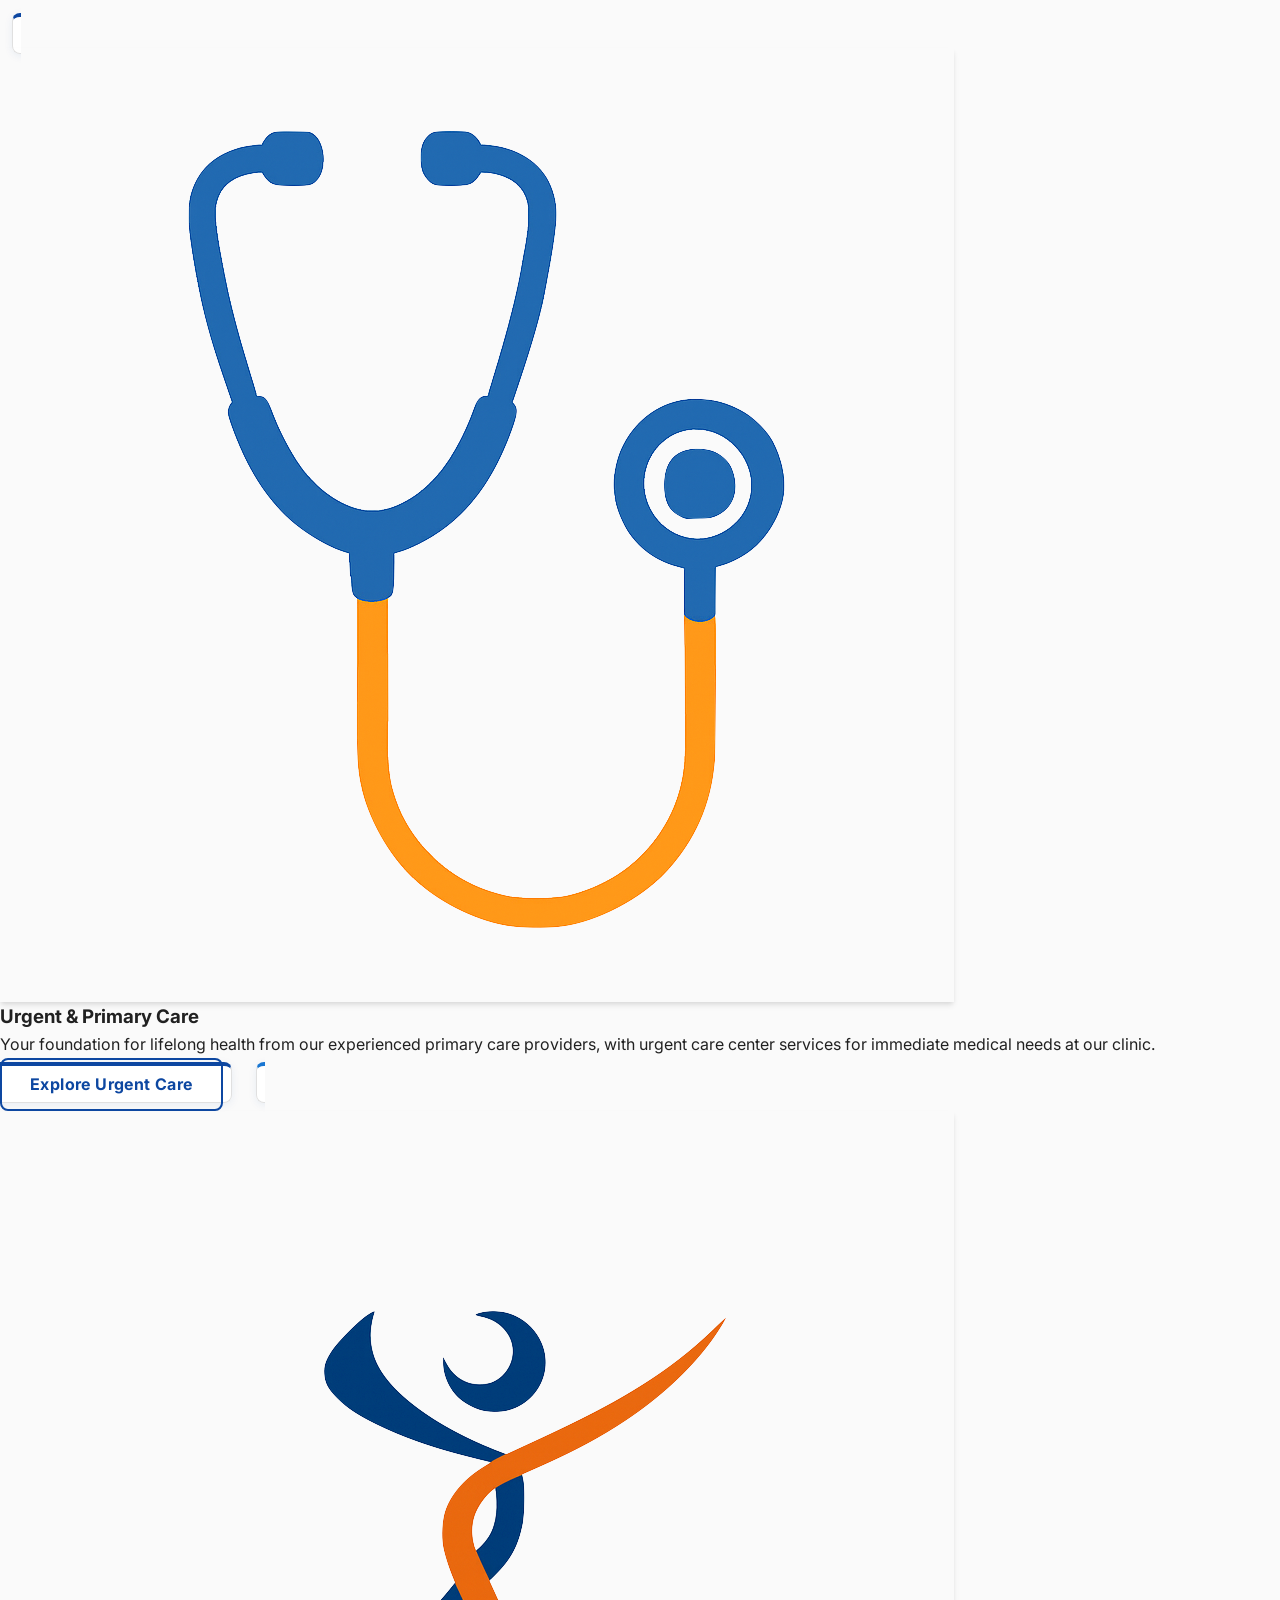
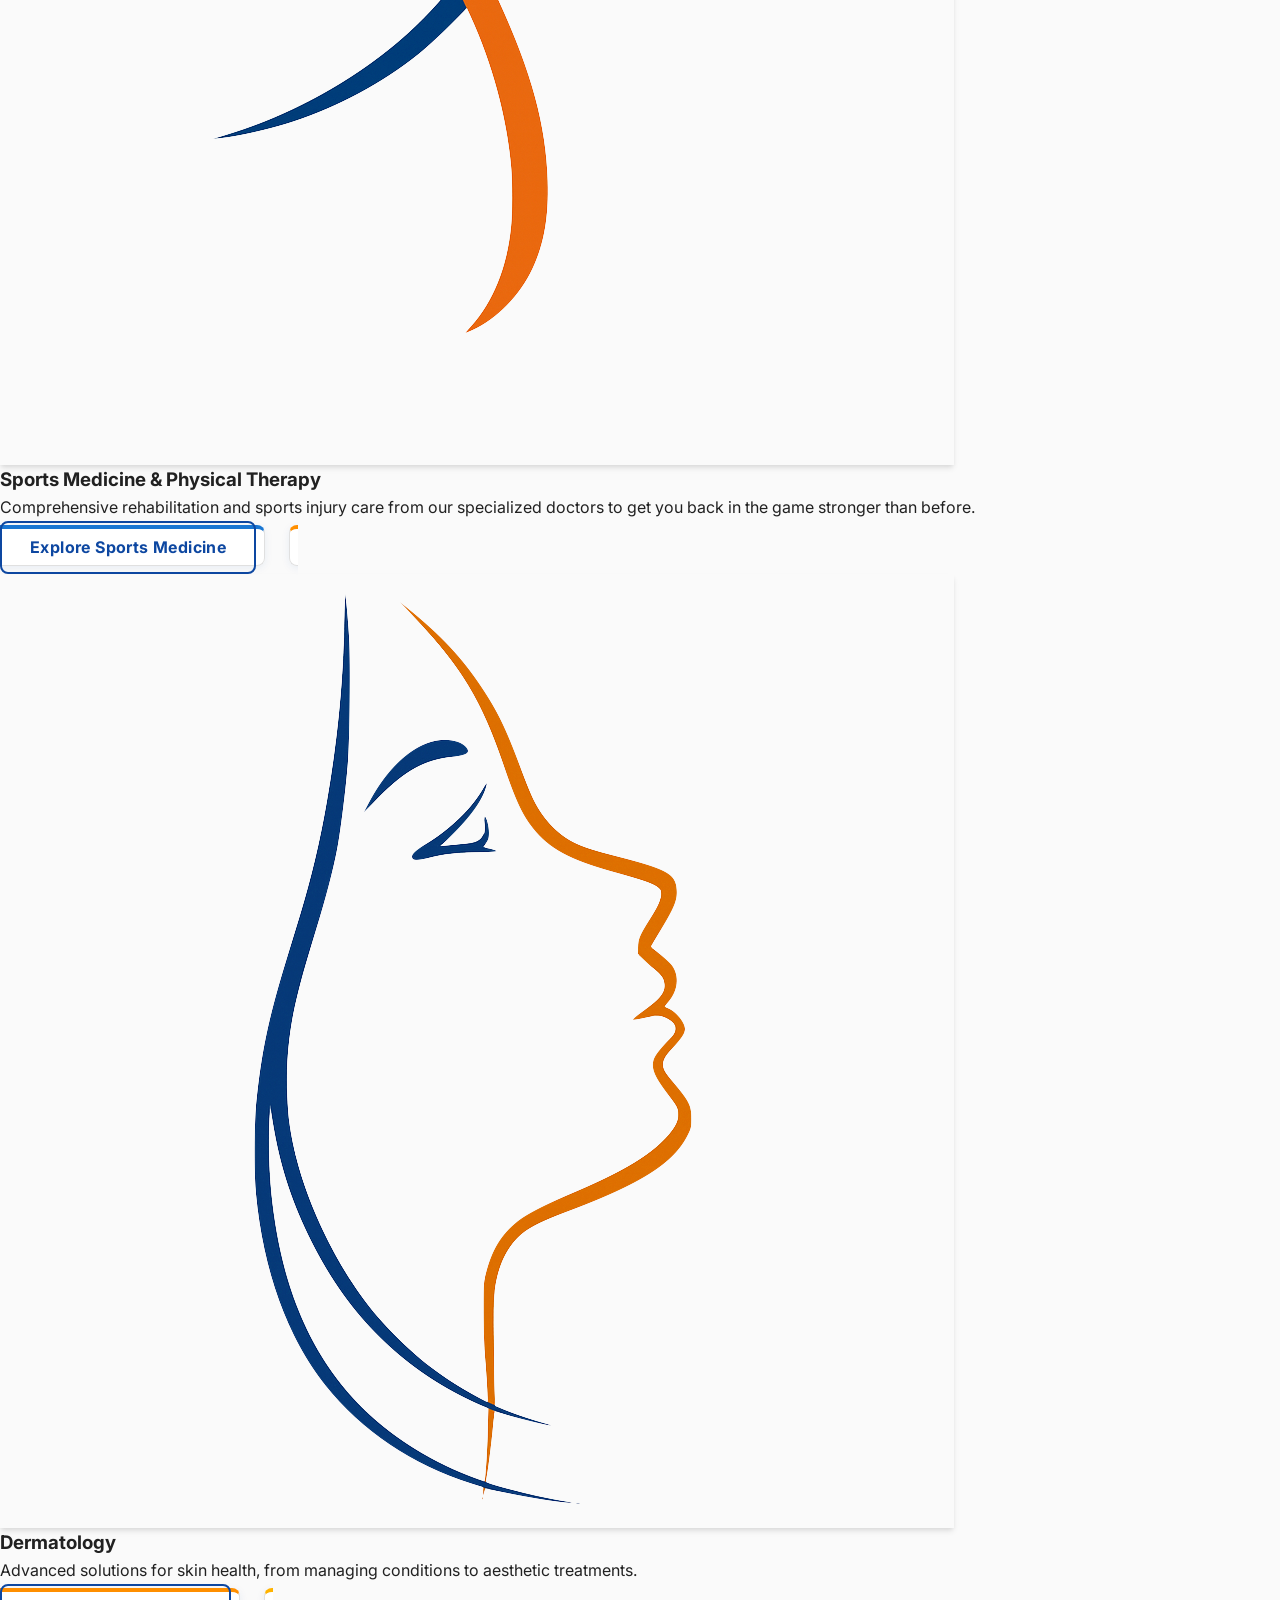
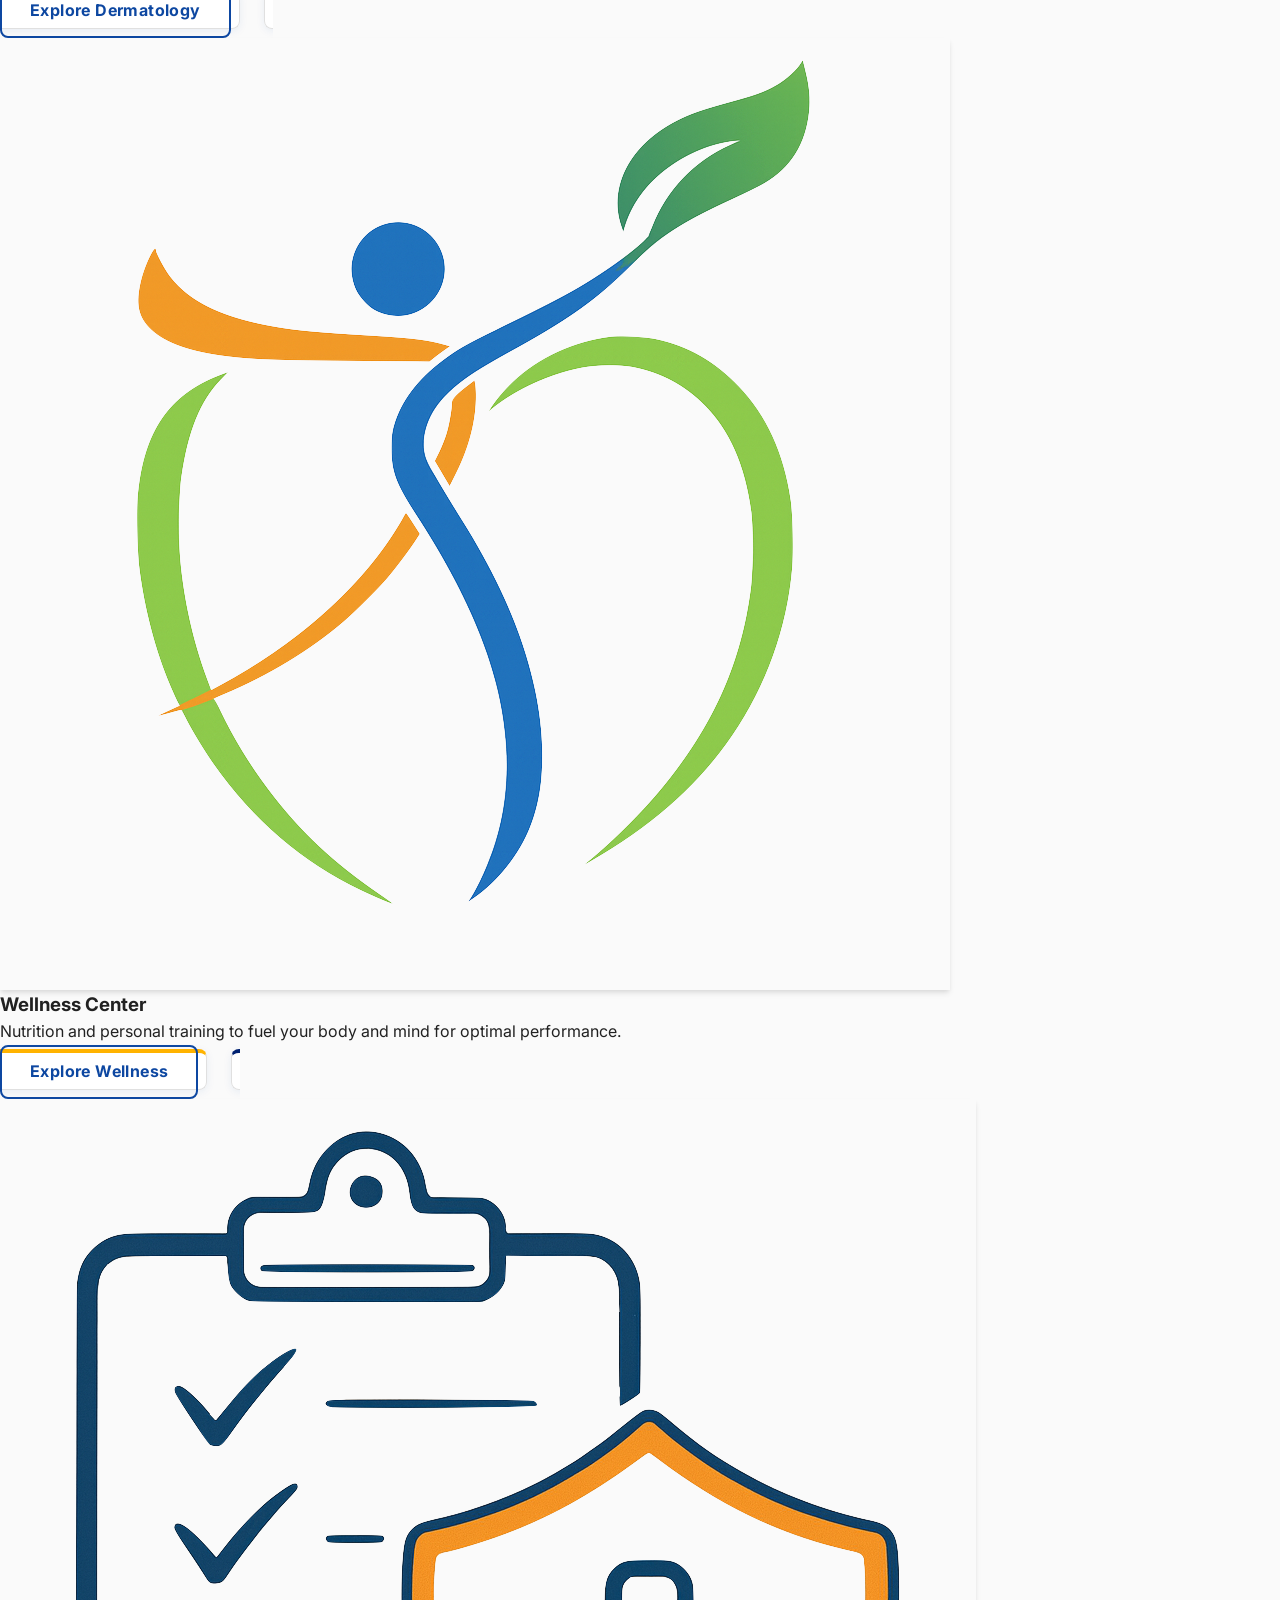
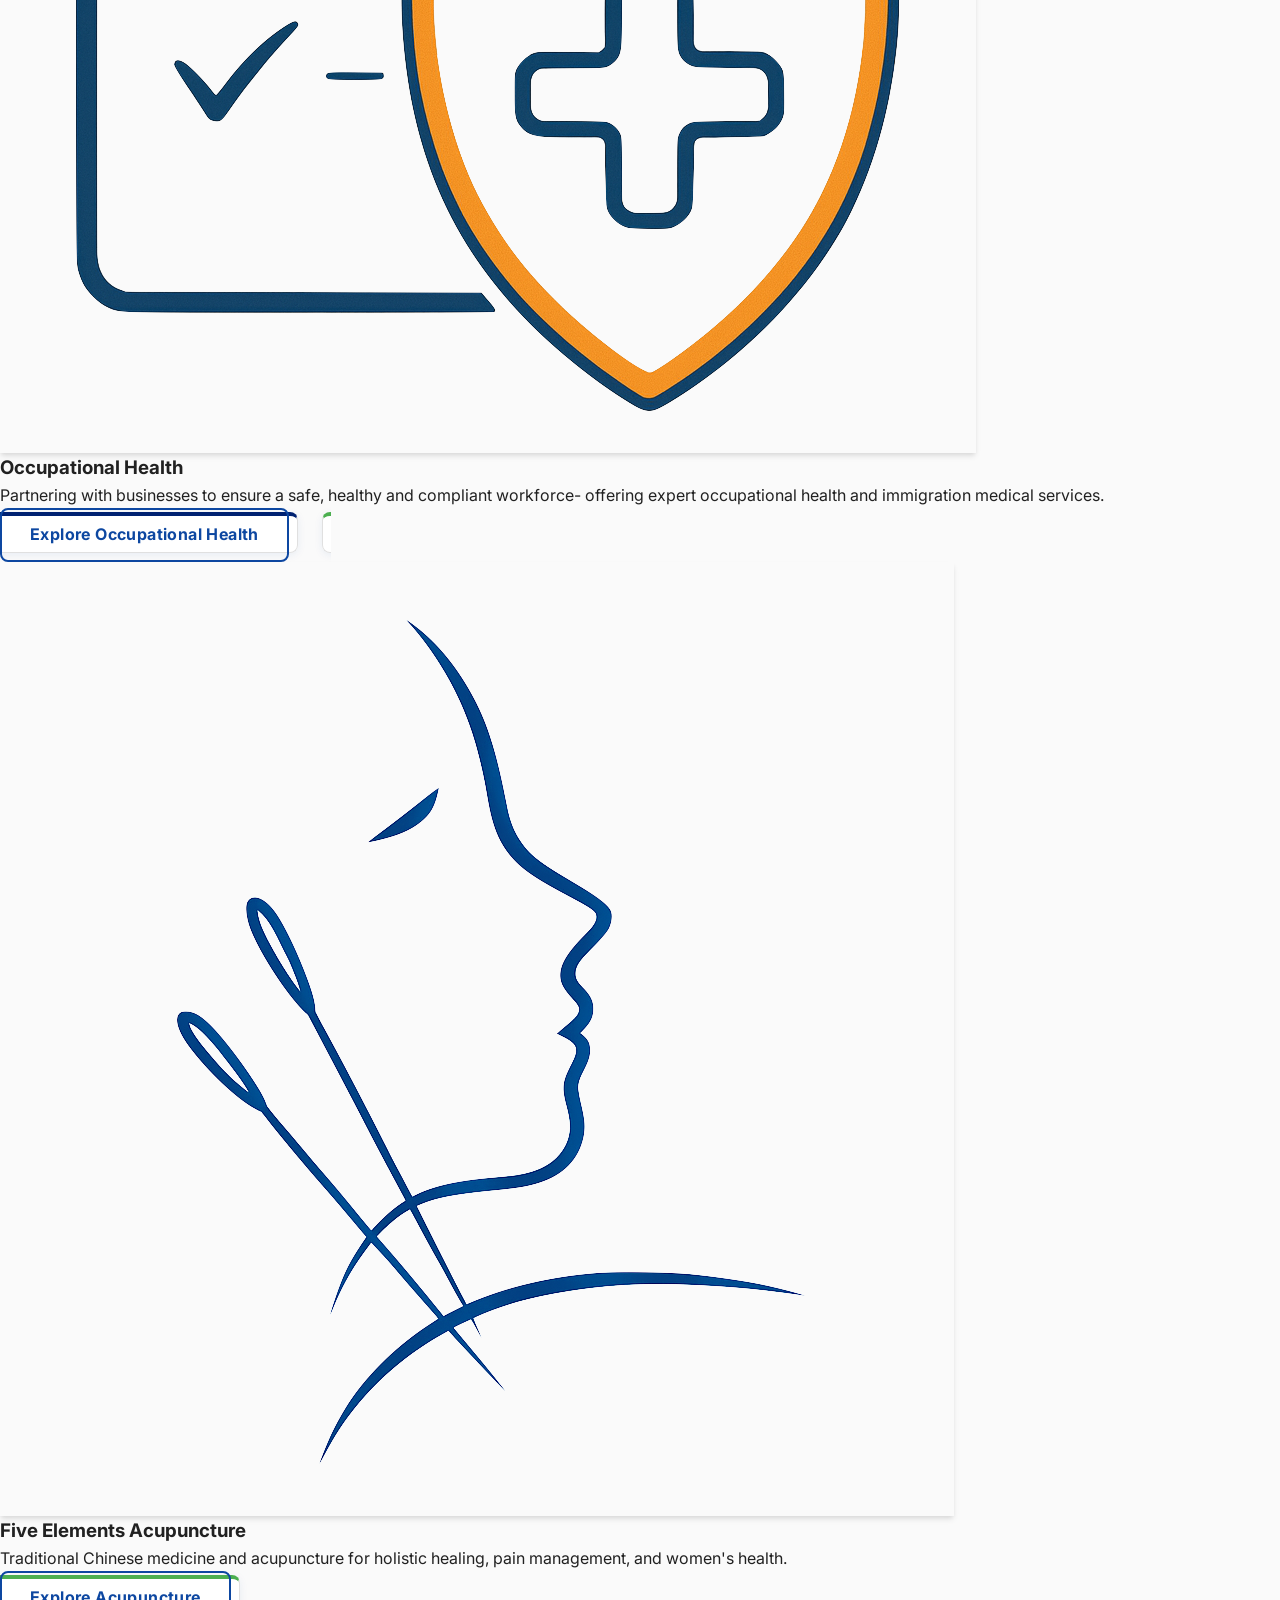
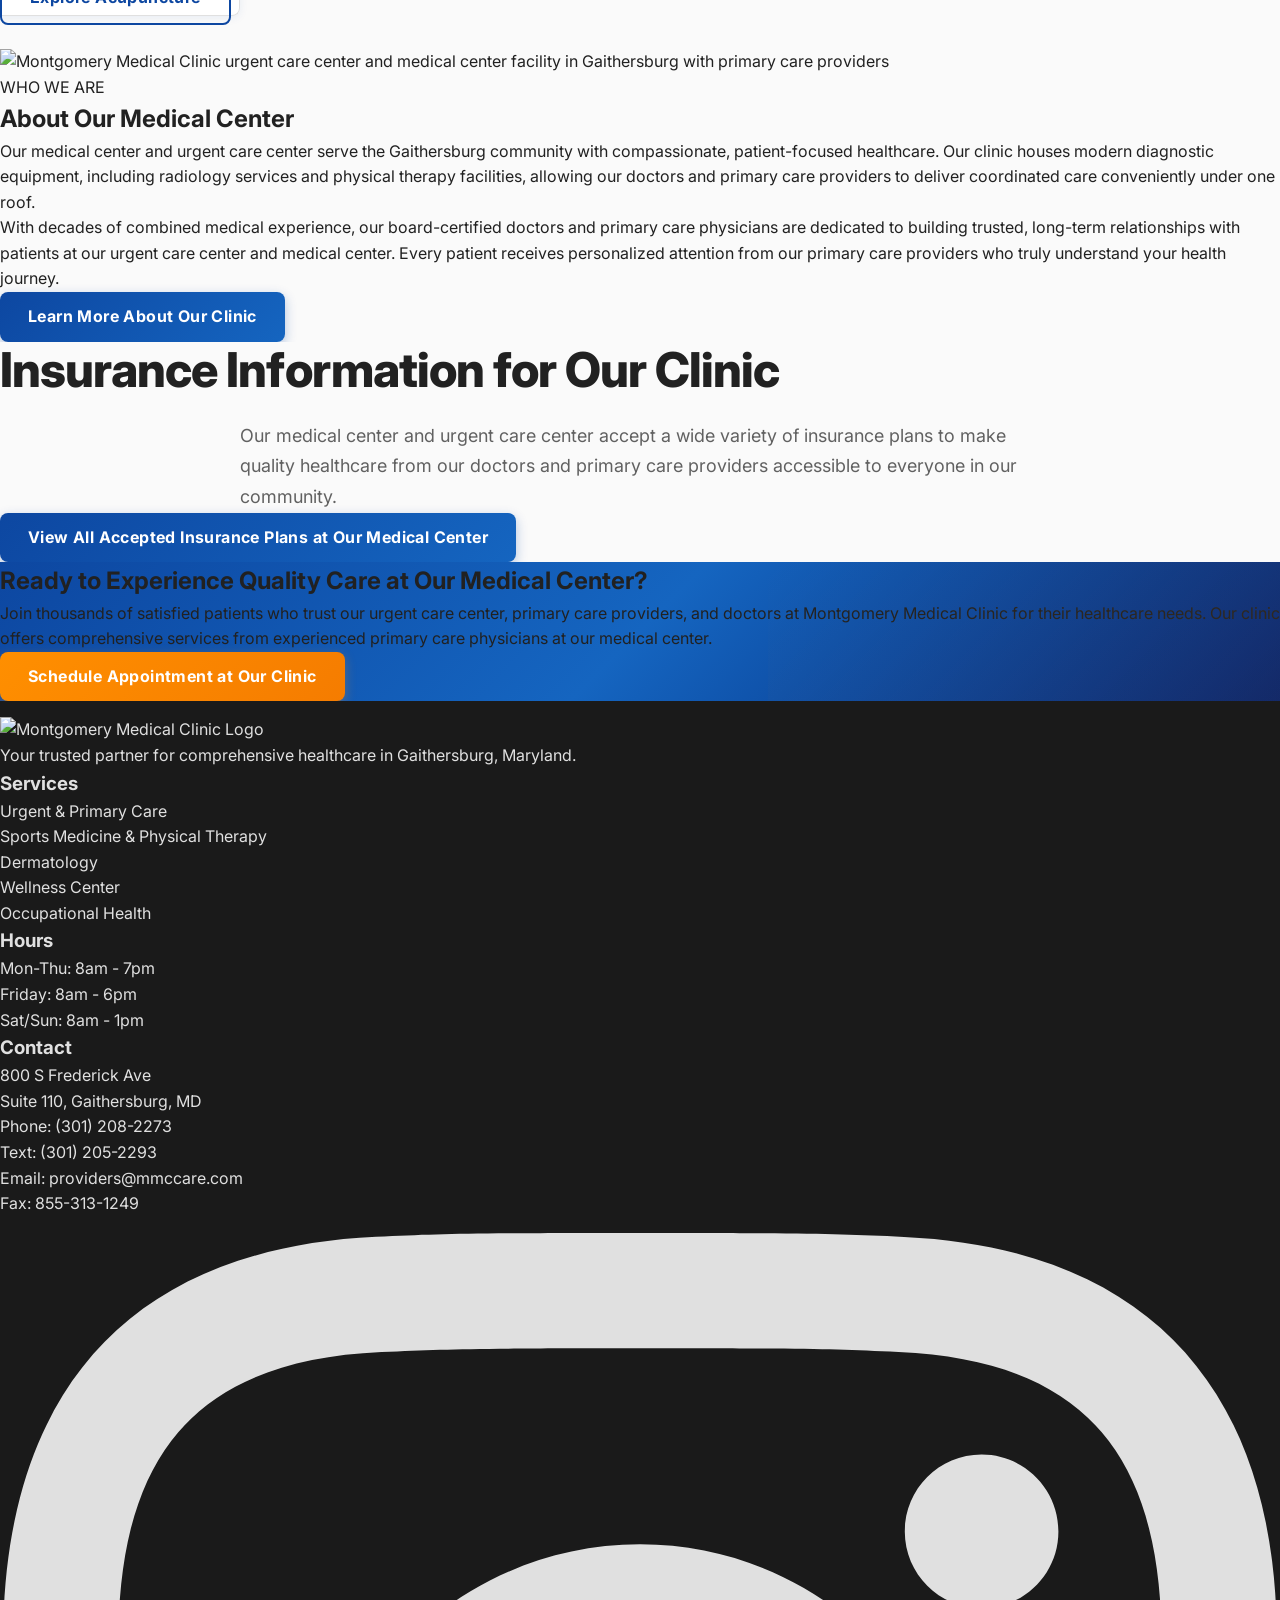
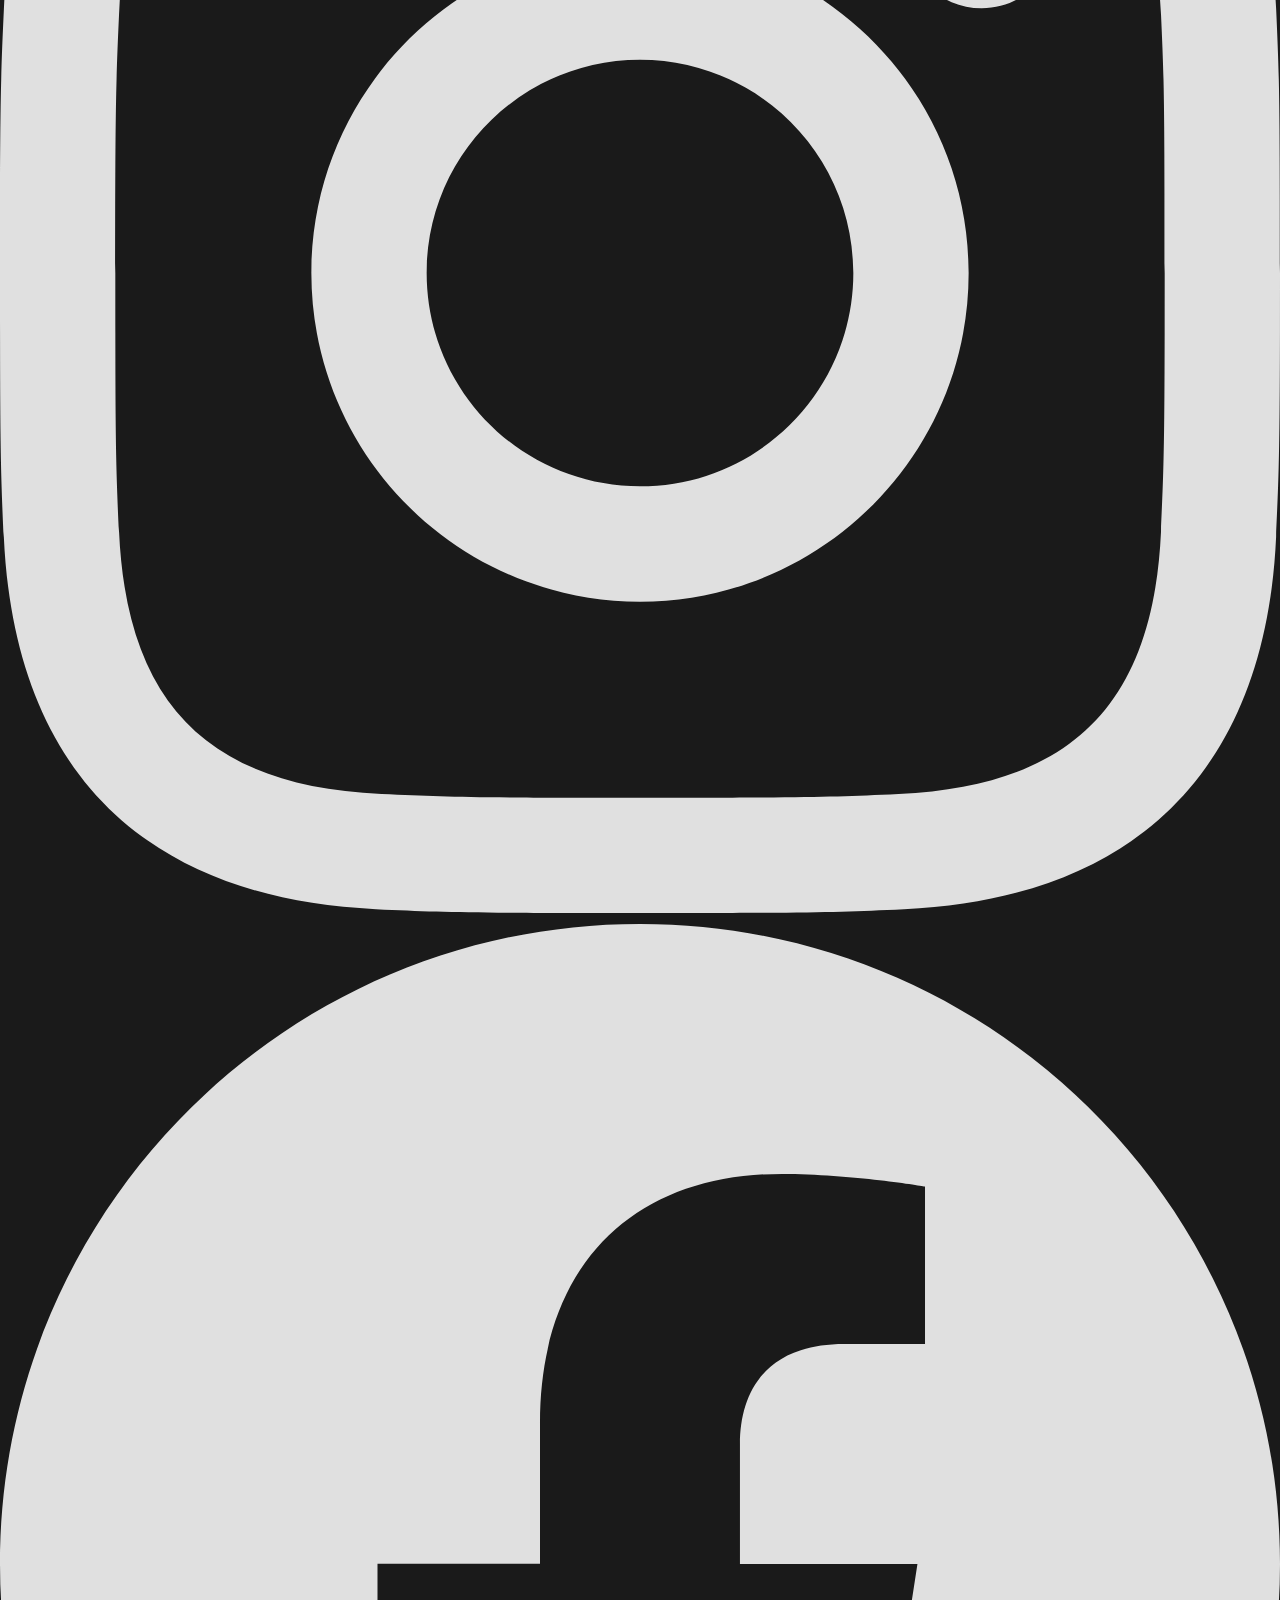
==== commit cd0c2ac4: "Add files via upload" ====
--- a/index.html
+++ b/index.html
@@ -14,6 +14,11 @@
     <script src="https://cdn.tailwindcss.com"></script>
     <link rel="stylesheet" href="css/style.css">
     <link rel="stylesheet" href="css/dropdown-fix.css">
+    <link rel="preload" href="includes/header.html" as="fetch" crossorigin="anonymous">
+    <link rel="preload" href="js/header-footer-loader.js" as="script">
+    <link rel="preload" href="js/critical-header.js" as="script">
+    <link rel="preload" href="images/Logo-fast.webp" as="image" type="image/webp" fetchpriority="high">
+    <link rel="preload" href="images/PhotoWide.webp" as="image" type="image/webp" fetchpriority="high">
 
     <script>
         tailwind.config = {
@@ -245,12 +250,24 @@
 
 <!-- Header Placeholder -->
 <div id="header-placeholder"></div>
+<script src="js/critical-header.js"></script>
 
 
 
 
     <section class="relative text-white min-h-[50vh] md:min-h-[65vh] lg:min-h-[85vh] flex items-center py-12 md:py-20" style="z-index: 1; position: relative; isolation: isolate;" data-aos="fade-in">
-        <img src="images/PhotoWide.jpeg" alt="Expert doctors and primary care providers at Montgomery Medical Clinic urgent care center" class="absolute inset-0 w-full h-full object-cover z-0">
+        <picture class="absolute inset-0 z-0 block">
+            <source srcset="images/PhotoWide.webp" type="image/webp">
+            <source srcset="images/PhotoWide.jpeg" type="image/jpeg">
+            <img src="images/PhotoWide.jpeg"
+                 alt="Expert doctors and primary care providers at Montgomery Medical Clinic urgent care center"
+                 class="w-full h-full object-cover block"
+                 loading="eager"
+                 decoding="sync"
+                 fetchpriority="high"
+                 width="1426"
+                 height="658">
+        </picture>
         
         <div class="absolute inset-0 bg-gradient-to-r from-dark-gray/80 via-dark-gray/60 via-30% to-transparent" style="z-index: 10;"></div>
         
--- a/css/style.css
+++ b/css/style.css
@@ -239,19 +239,22 @@
 
     #mobile-menu {
         background: rgba(255, 255, 255, 0.97);
-        border-radius: 16px;
-        padding: 0.75rem;
-        margin-top: 0.75rem;
+        border-radius: 12px;
+        padding: 0.5rem 0.6rem;
+        margin-top: 0.5rem;
         border: 1px solid rgba(13, 71, 161, 0.08);
-        box-shadow: 0 20px 45px -12px rgba(13, 71, 161, 0.2);
-        backdrop-filter: blur(12px);
-        -webkit-backdrop-filter: blur(12px);
+        box-shadow: 0 16px 32px -12px rgba(13, 71, 161, 0.22);
+        backdrop-filter: blur(10px);
+        -webkit-backdrop-filter: blur(10px);
         opacity: 0;
         transform: translateY(-6px);
         transition: opacity 0.25s ease-out, transform 0.25s ease-out;
         max-height: calc(100vh - 140px);
         overflow-y: auto;
         -webkit-overflow-scrolling: touch;
+        width: min(18rem, 92vw);
+        margin-left: auto;
+        margin-right: 0;
     }
 
     body.mobile-menu-open #mobile-menu {
@@ -263,10 +266,10 @@
         display: flex;
         align-items: center;
         justify-content: space-between;
-        gap: 0.75rem;
-        padding: 0.85rem 1rem;
-        border-radius: 12px;
-        font-size: 1rem;
+        gap: 0.6rem;
+        padding: 0.7rem 0.85rem;
+        border-radius: 10px;
+        font-size: 0.95rem;
         font-weight: 600;
         color: var(--dark-gray);
         background: transparent;
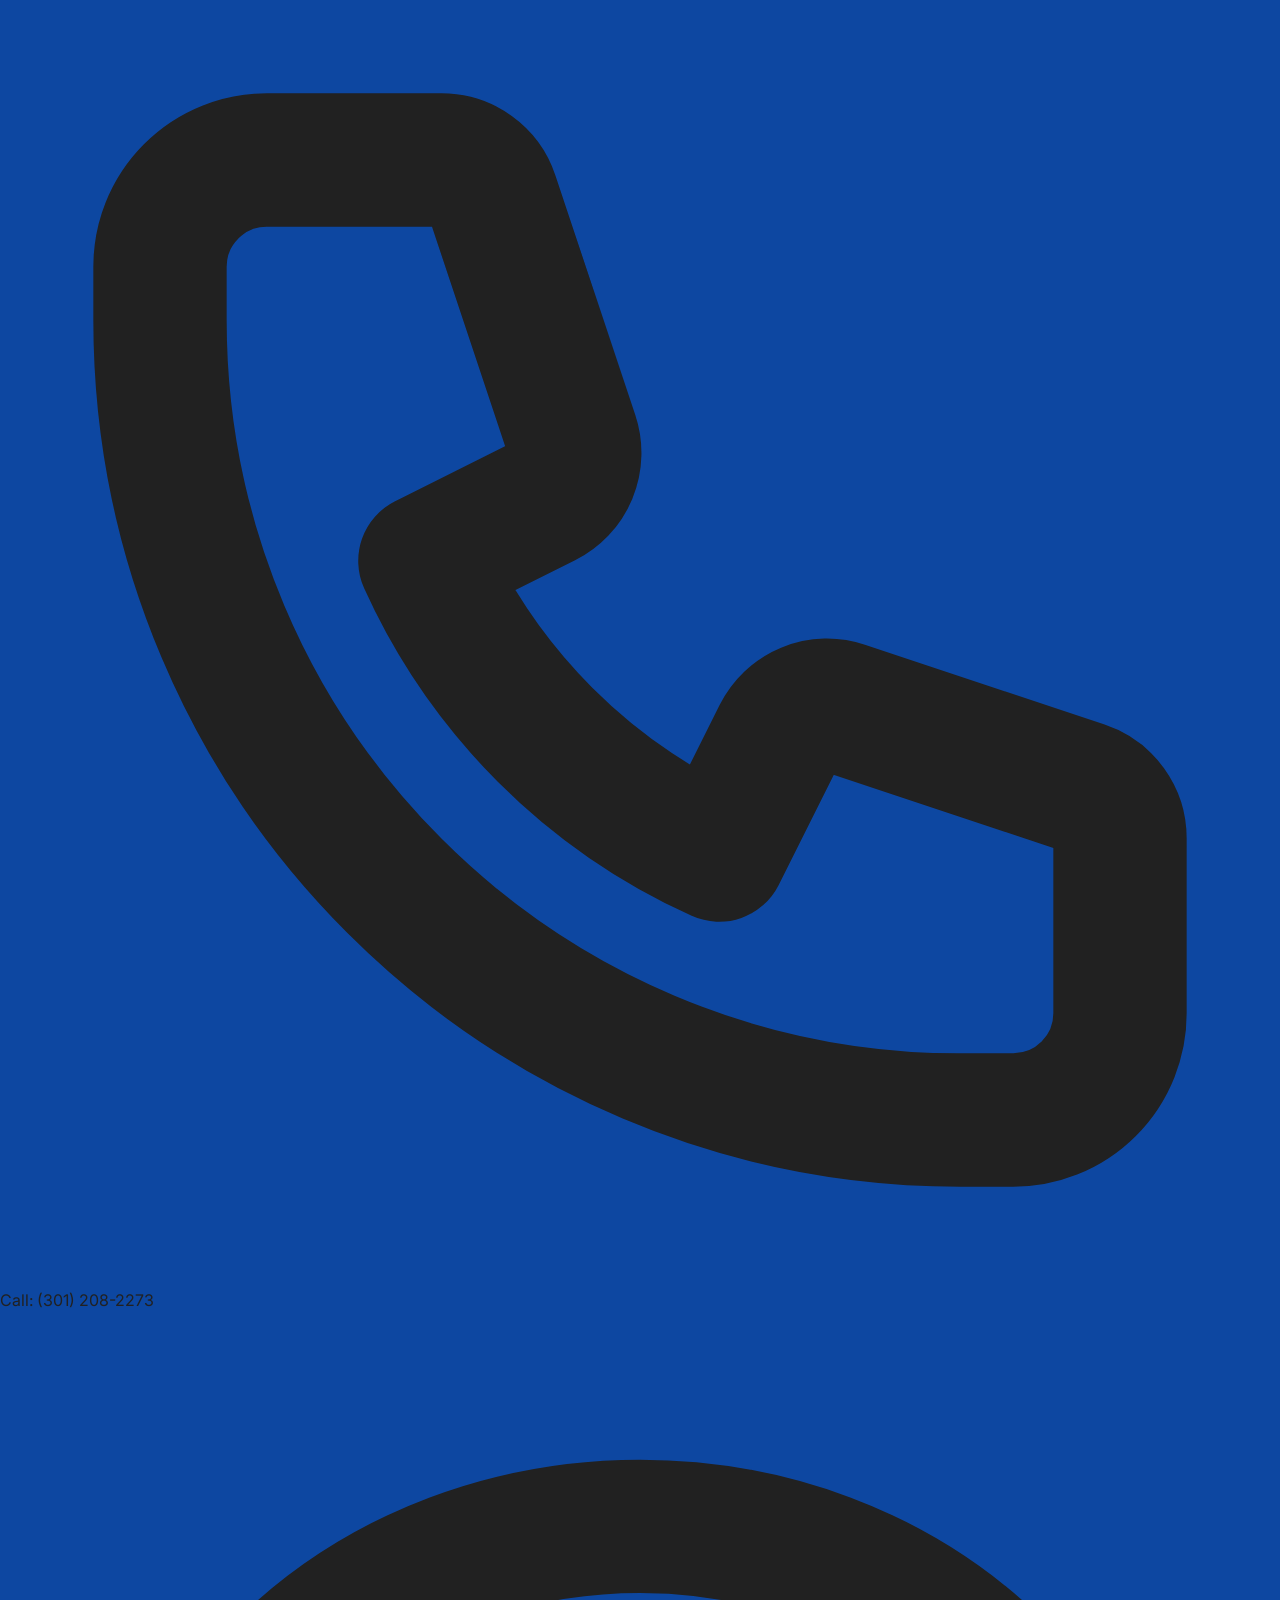
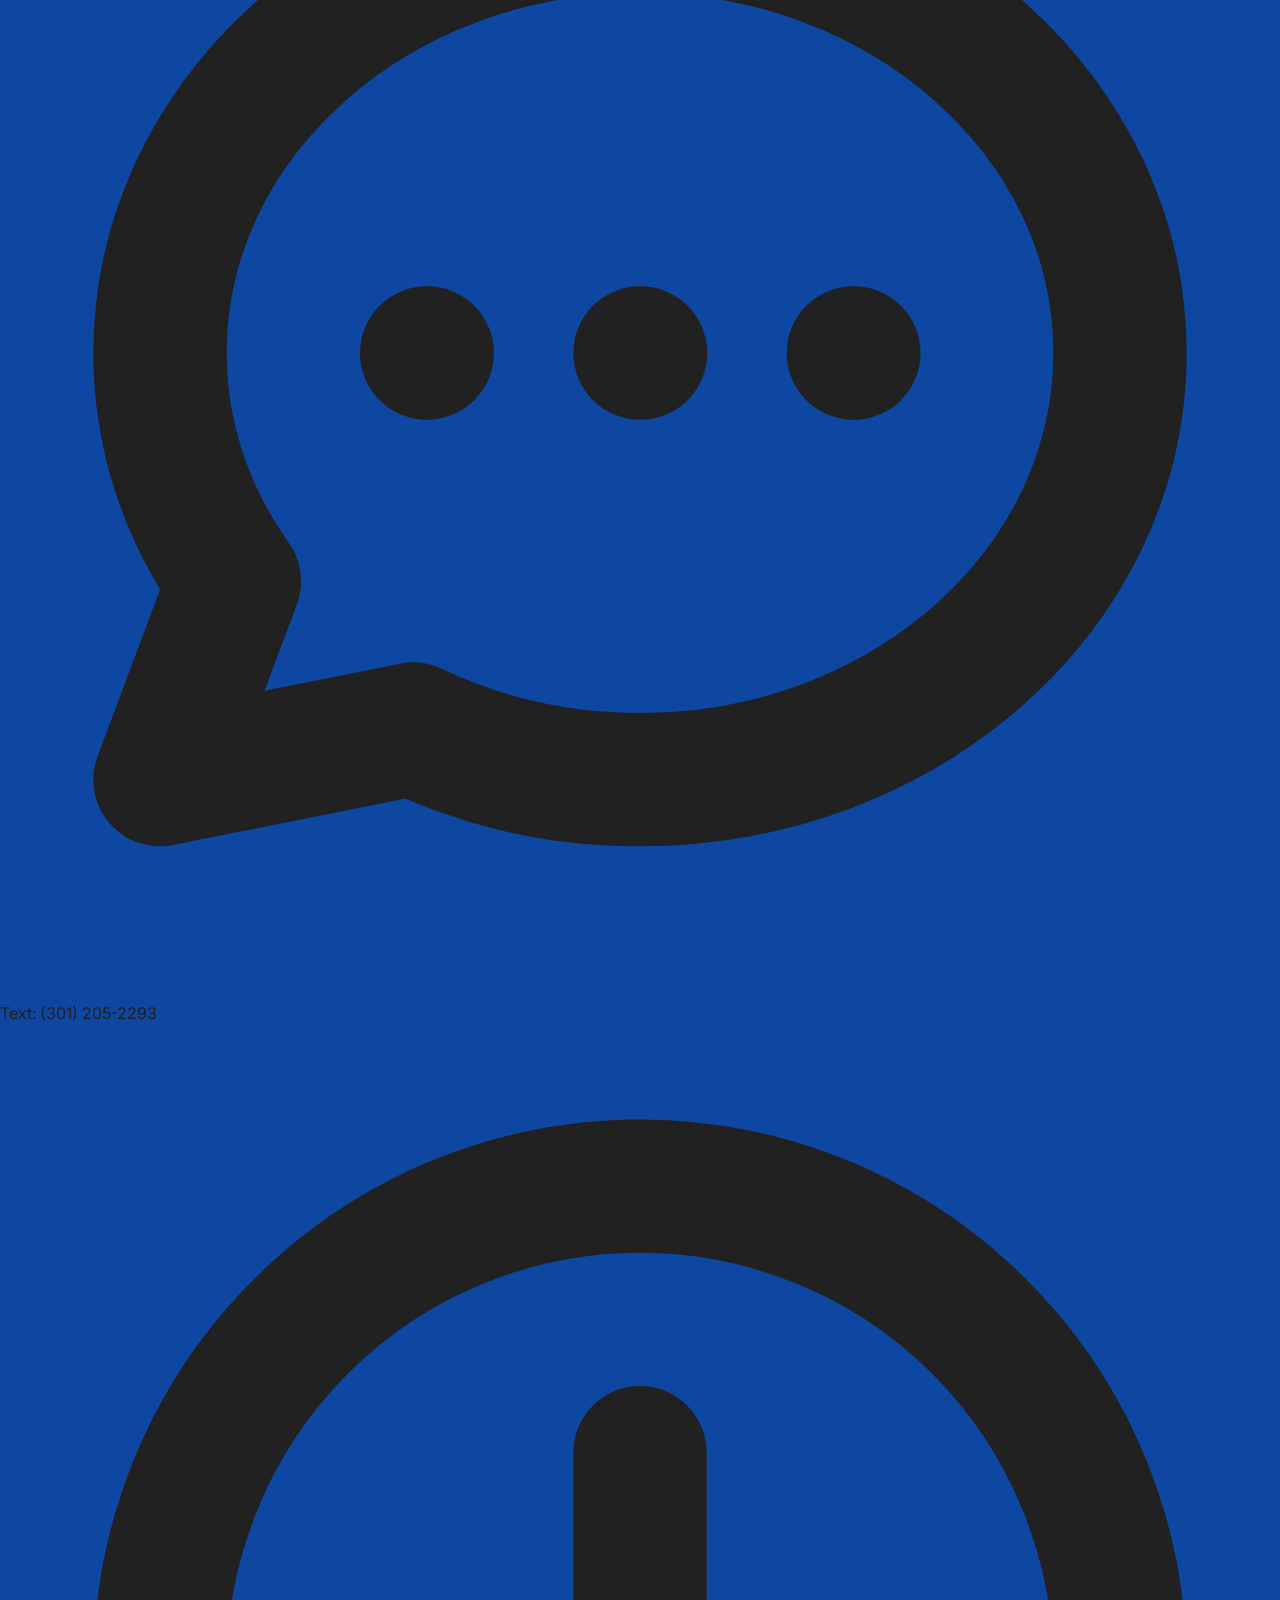
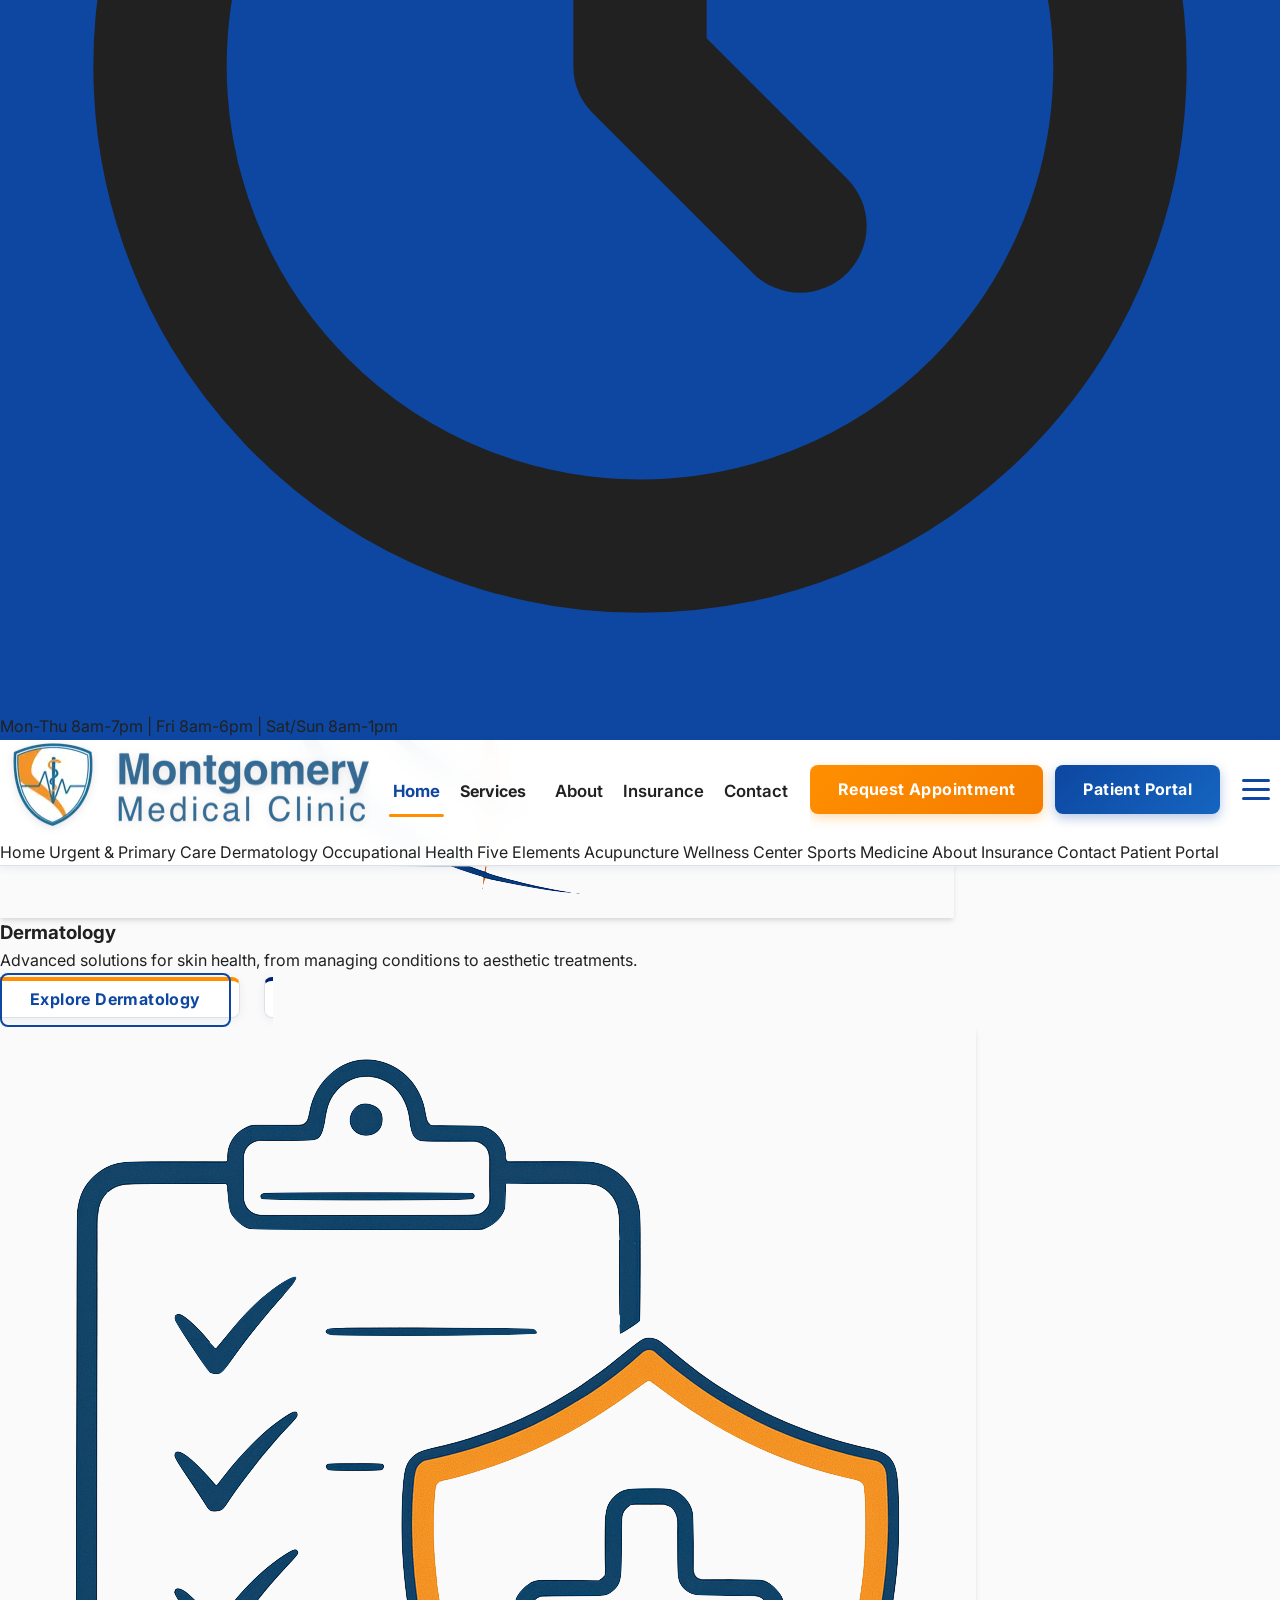
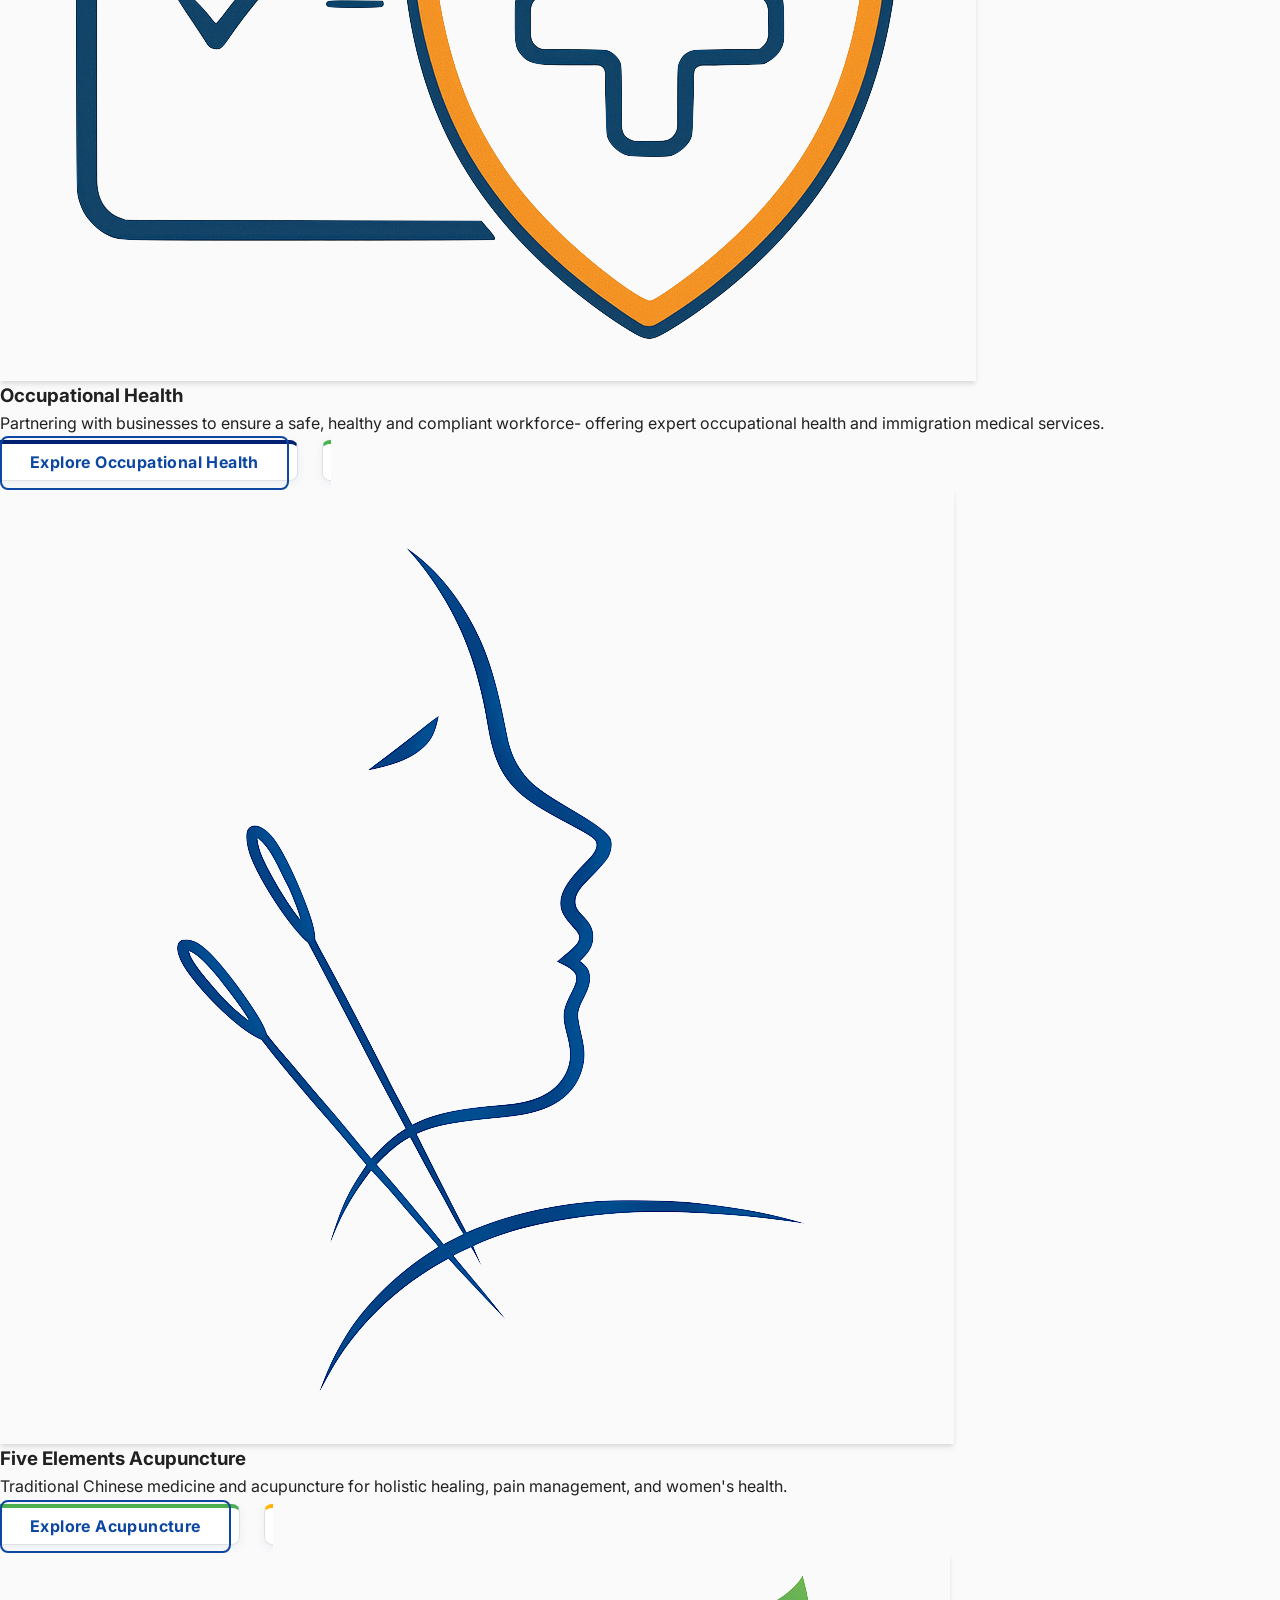
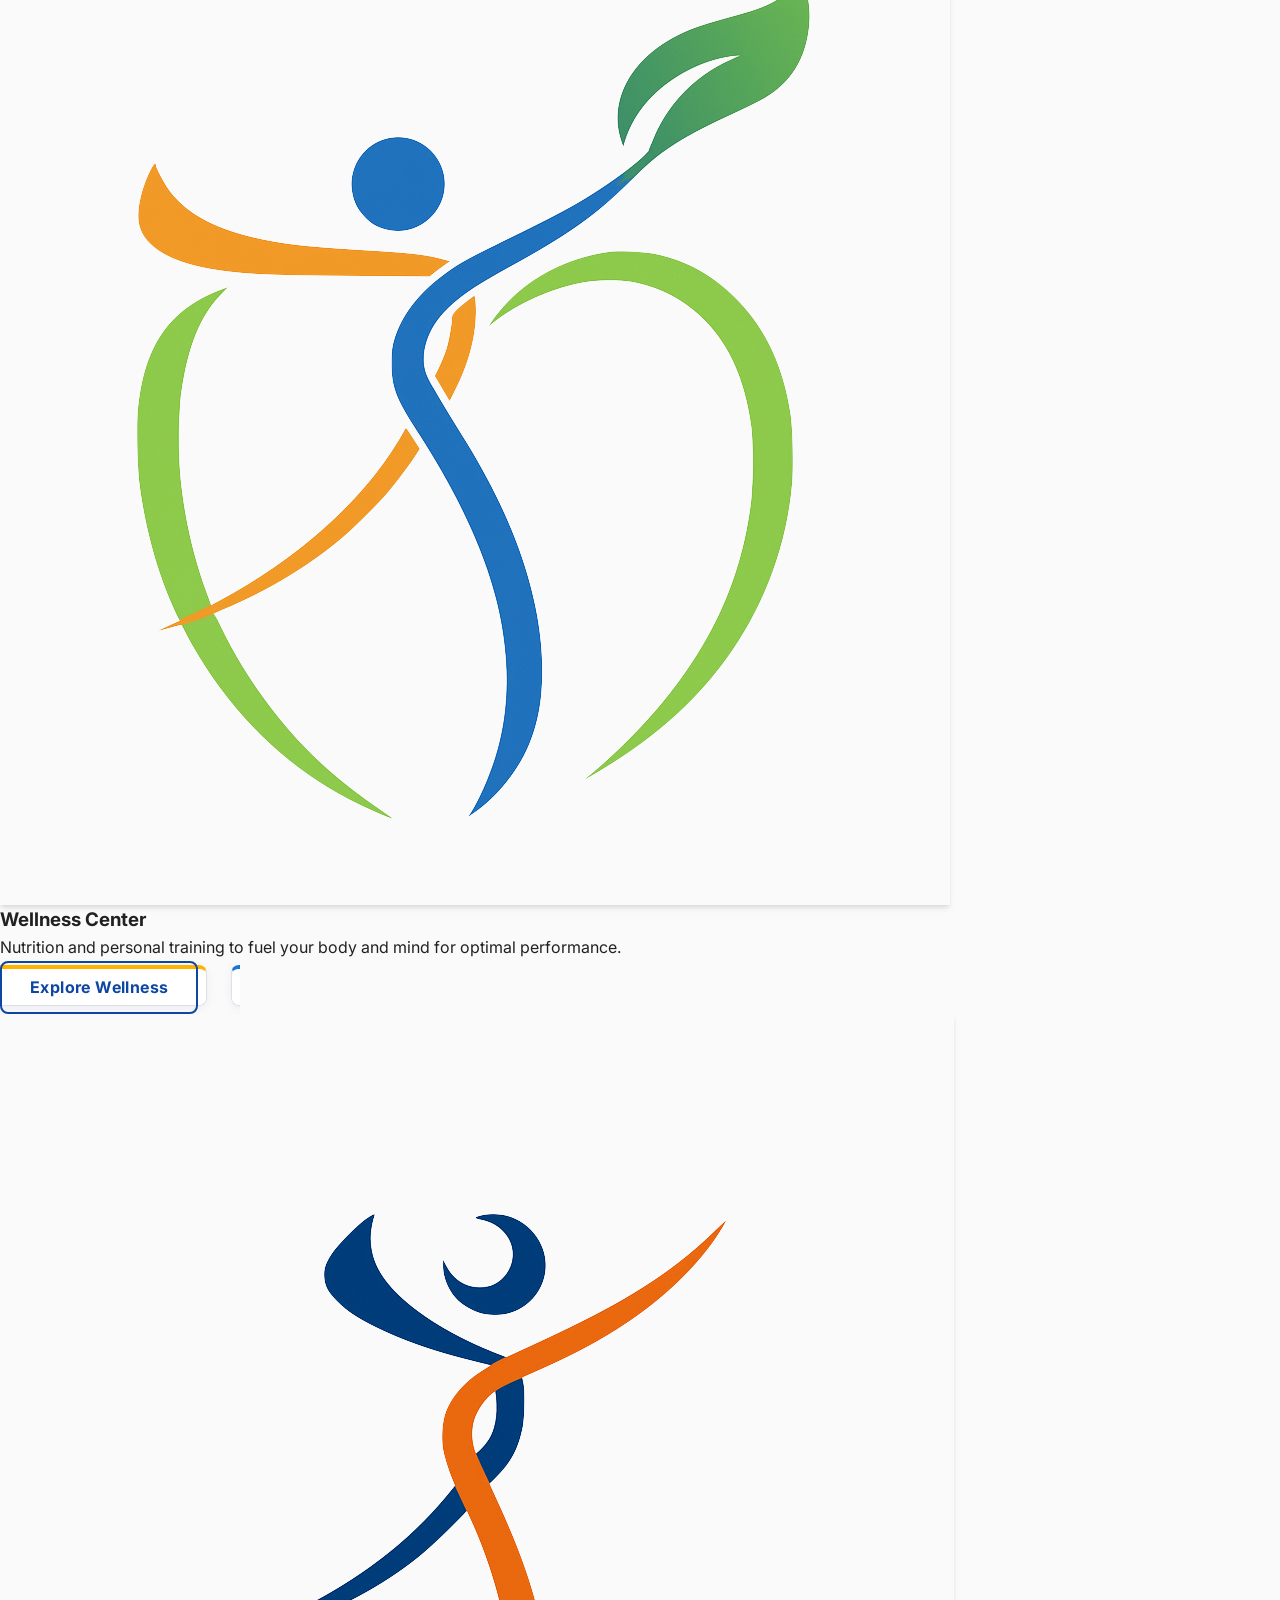
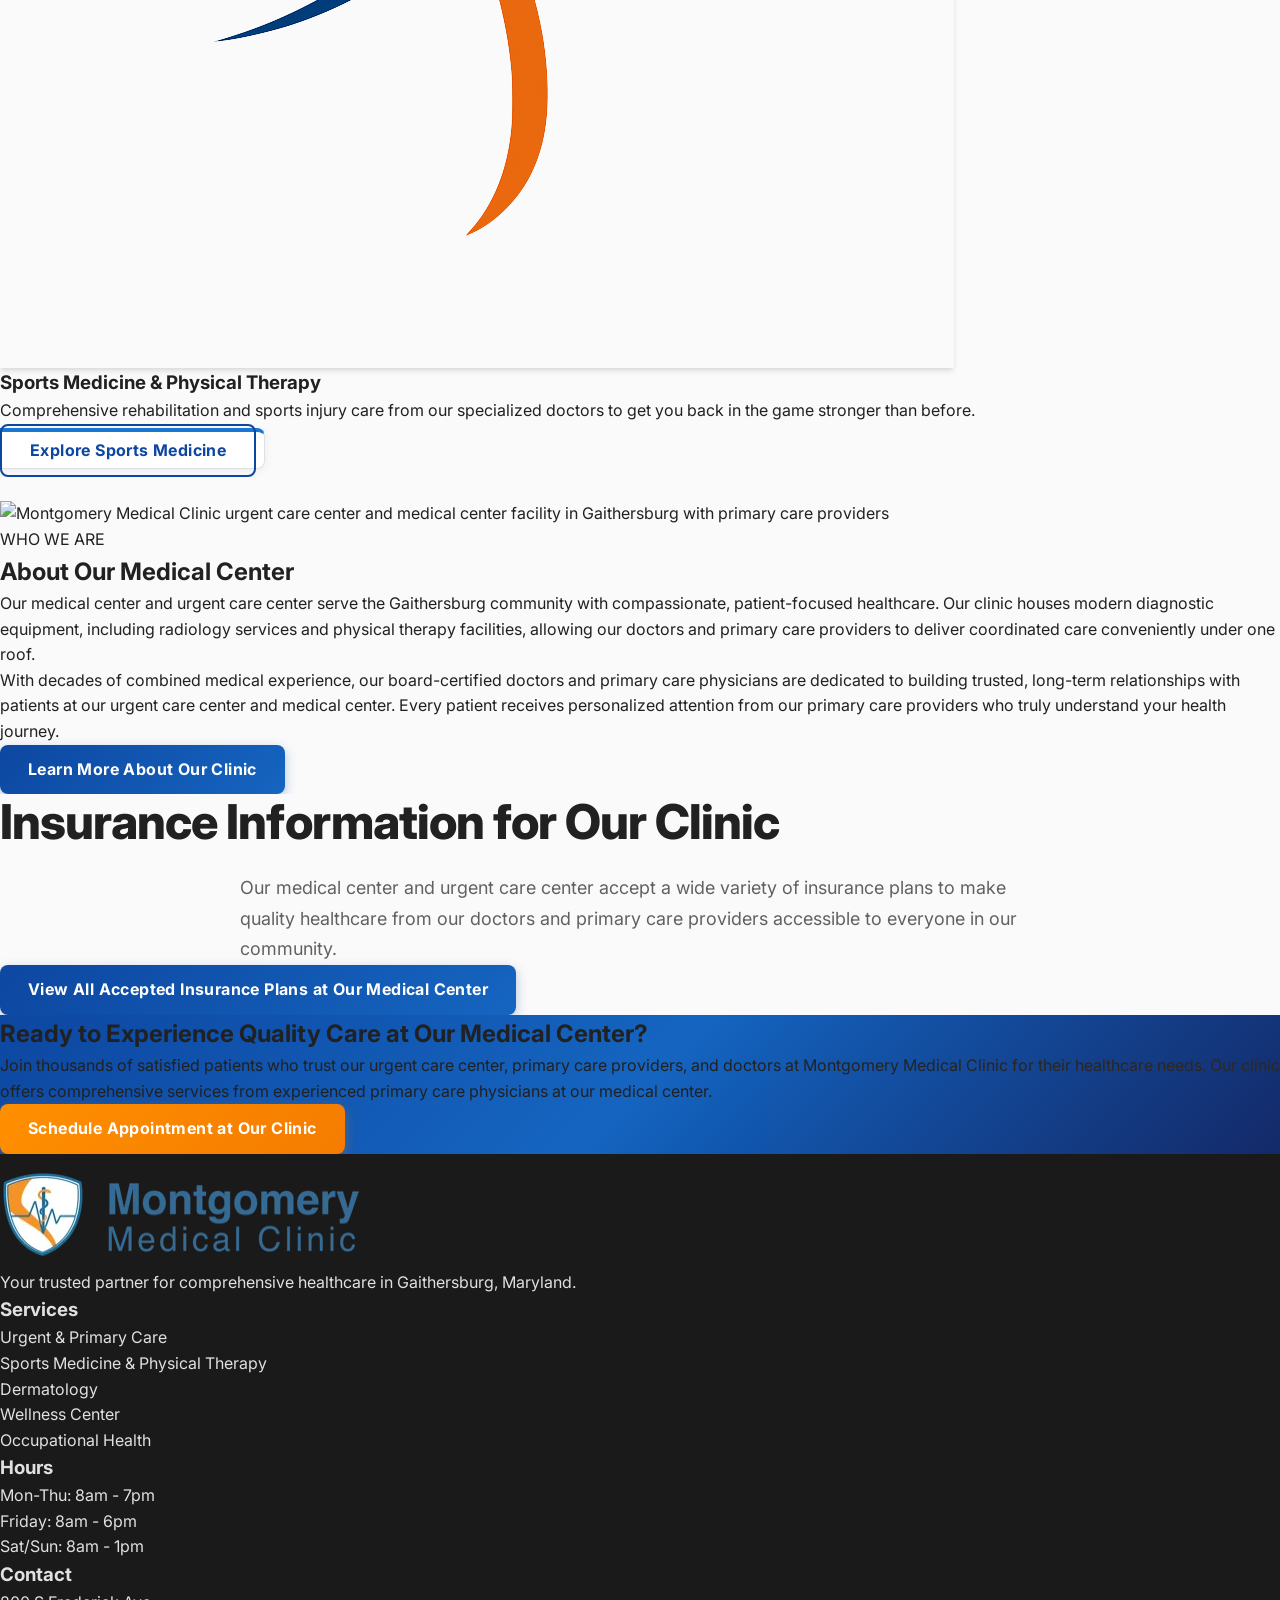
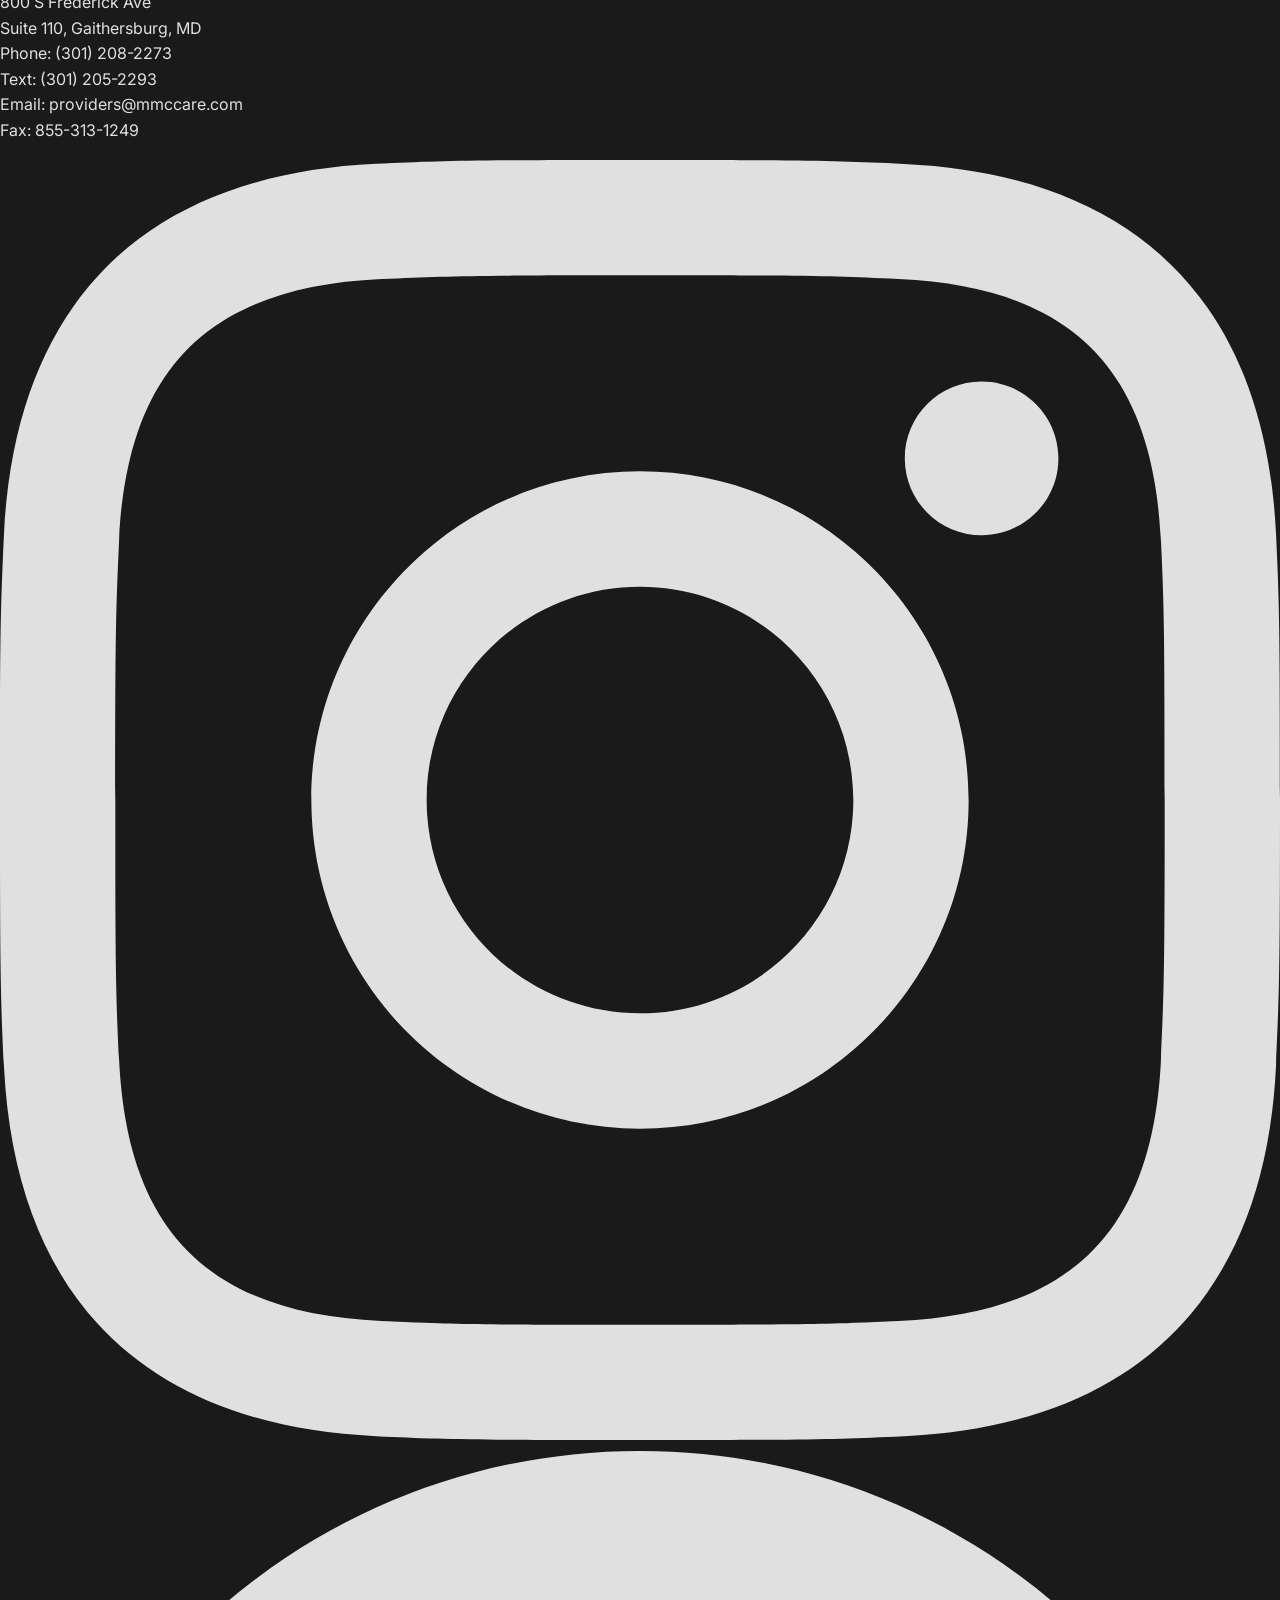
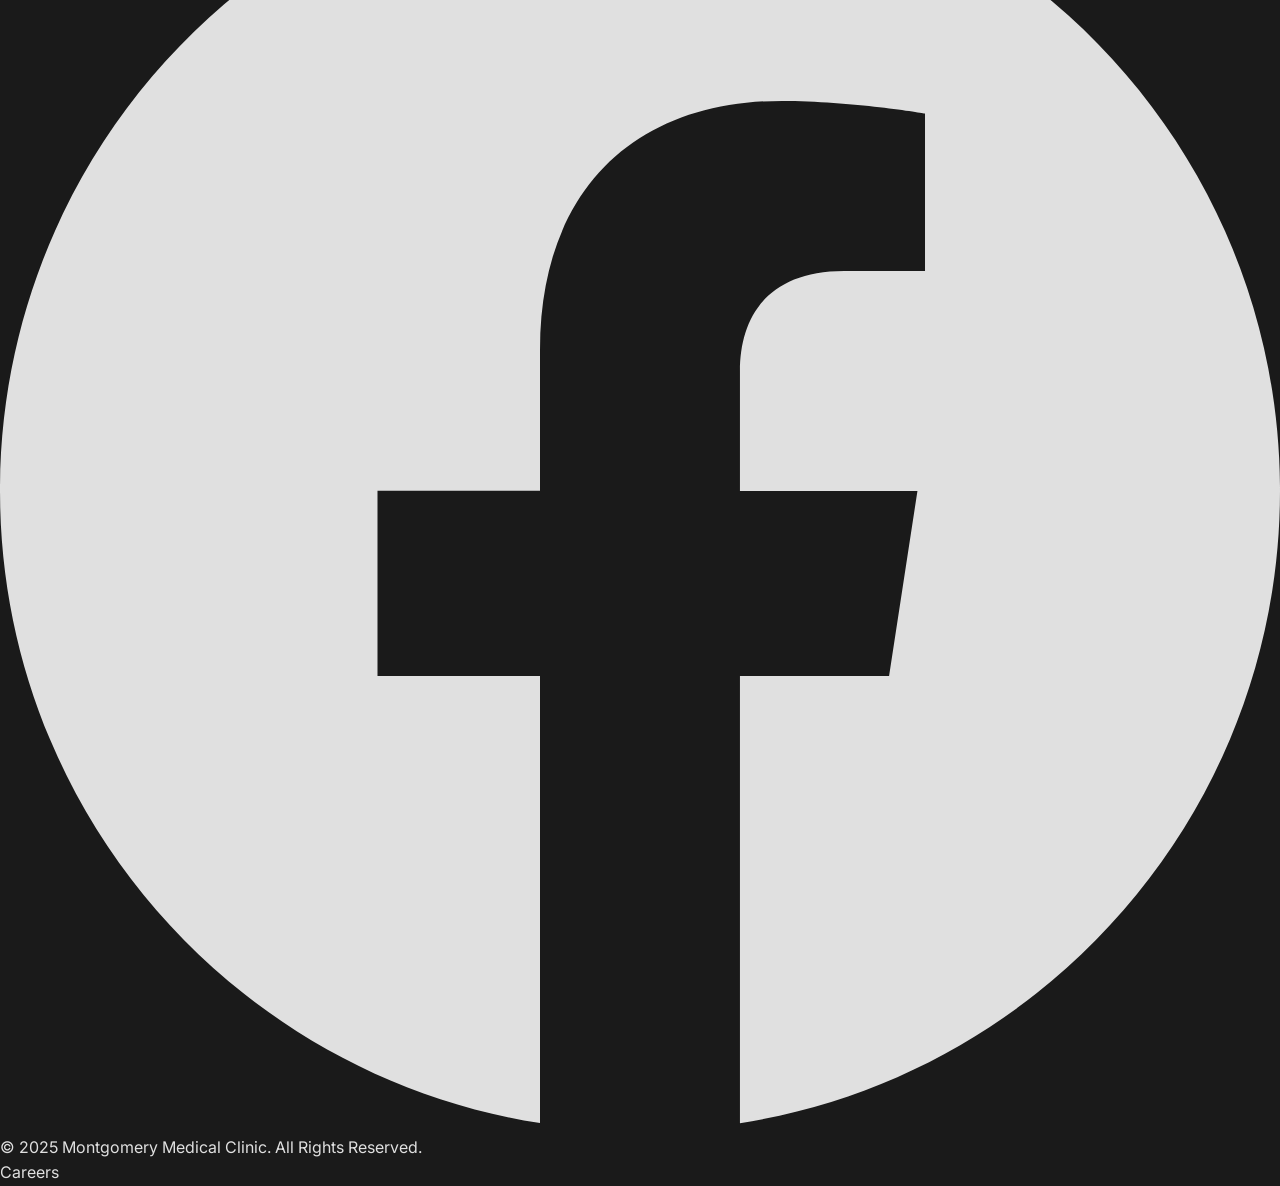
==== commit d50c55fe: "Add files via upload" ====
--- a/index.html
+++ b/index.html
@@ -14,6 +14,8 @@
     <script src="https://cdn.tailwindcss.com"></script>
     <link rel="stylesheet" href="css/style.css">
     <link rel="stylesheet" href="css/dropdown-fix.css">
+    <link rel="stylesheet" href="css/header-fix.css">
+    <link rel="stylesheet" href="css/contact-modal.css">
     <link rel="preload" href="includes/header.html" as="fetch" crossorigin="anonymous">
     <link rel="preload" href="js/header-footer-loader.js" as="script">
     <link rel="preload" href="js/critical-header.js" as="script">
@@ -255,40 +257,41 @@
 
 
 
-    <section class="relative text-white min-h-[50vh] md:min-h-[65vh] lg:min-h-[85vh] flex items-center py-12 md:py-20" style="z-index: 1; position: relative; isolation: isolate;" data-aos="fade-in">
+    <section class="relative text-white flex items-center" style="z-index: 1; position: relative; isolation: isolate; aspect-ratio: 19.81 / 9.14; width: 100%; min-height: 500px; overflow: hidden;" data-aos="fade-in">
         <picture class="absolute inset-0 z-0 block">
             <source srcset="images/PhotoWide.webp" type="image/webp">
             <source srcset="images/PhotoWide.jpeg" type="image/jpeg">
             <img src="images/PhotoWide.jpeg"
                  alt="Expert doctors and primary care providers at Montgomery Medical Clinic urgent care center"
-                 class="w-full h-full object-cover block"
+                 class="w-full h-full block"
+                 style="object-fit: cover; object-position: center;"
                  loading="eager"
                  decoding="sync"
                  fetchpriority="high"
                  width="1426"
                  height="658">
         </picture>
-        
-        <div class="absolute inset-0 bg-gradient-to-r from-dark-gray/80 via-dark-gray/60 via-30% to-transparent" style="z-index: 10;"></div>
-        
-        <div class="relative z-20 container mx-auto px-4 sm:px-6 lg:px-8 w-full">
-            <div class="max-w-md lg:max-w-lg text-left">
-                <h1 class="text-3xl sm:text-4xl lg:text-5xl xl:text-6xl font-black tracking-tight leading-tight">
+
+        <div class="absolute inset-0 bg-gradient-to-r from-dark-gray/85 via-dark-gray/65 via-30% to-dark-gray/20" style="z-index: 10;"></div>
+
+        <div class="relative z-20 w-full h-full flex items-center justify-start" style="padding: clamp(2.5rem, 6vh, 4rem) clamp(1rem, 5vw, 4rem) clamp(2.5rem, 6vh, 4rem) clamp(1rem, 5vw, 4rem);">
+            <div class="text-left" style="max-width: clamp(300px, 45%, 600px);">
+                <h1 style="font-size: clamp(1.5rem, 3.5vw, 3.5rem); line-height: 1.15; font-weight: 900; letter-spacing: -0.02em; margin-bottom: clamp(0.5rem, 1.5vw, 1rem);">
                     Compassionate,
                     <span class="text-brand-orange">Personalized</span>
                     Healthcare.
                 </h1>
-                <p class="mt-4 sm:mt-6 text-gray-200 leading-relaxed text-base sm:text-lg">
+                <p style="color: rgba(229, 231, 235, 1); line-height: 1.5; font-size: clamp(0.875rem, 1.8vw, 1.125rem); margin-bottom: clamp(0.4rem, 1vw, 0.75rem);">
                     Our medical center provides comprehensive services with experienced doctors and primary care providers committed to patient-centered care. Visit our urgent care center for immediate medical attention or schedule an appointment at our clinic in Gaithersburg.
                 </p>
-                <p class="mt-3 text-white/90 text-base sm:text-lg font-semibold">
+                <p style="color: rgba(255, 255, 255, 0.9); font-size: clamp(0.875rem, 1.8vw, 1.125rem); font-weight: 600; margin-bottom: clamp(0.75rem, 2vw, 1.5rem);">
                     Proudly serving Gaithersburg, Montgomery County, and the surrounding areas.
                 </p>
-                <div class="mt-8 sm:mt-10 flex flex-col sm:flex-row gap-3 sm:gap-4">
-                    <a href="https://nextpatient.co/p/montgomerymedclinic/schedule" target="_blank" class="btn btn-secondary px-6 sm:px-10 py-3 sm:py-4 text-sm sm:text-base lg:text-lg text-center">
+                <div class="flex flex-col sm:flex-row" style="gap: clamp(0.5rem, 1.2vw, 0.75rem);">
+                    <a href="https://nextpatient.co/p/montgomerymedclinic/schedule" target="_blank" class="btn btn-secondary text-center" style="padding: clamp(0.5rem, 1.2vw, 0.85rem) clamp(1rem, 2.2vw, 1.75rem); font-size: clamp(0.75rem, 1.3vw, 1rem);">
                         Schedule Your Visit
                     </a>
-                    <a href="#services" class="btn btn-outline border-2 border-white text-white hover:bg-white hover:text-dark-gray px-6 sm:px-10 py-3 sm:py-4 text-sm sm:text-base lg:text-lg text-center">
+                    <a href="#services" class="btn btn-outline border-2 border-white text-white hover:bg-white hover:text-dark-gray text-center" style="padding: clamp(0.5rem, 1.2vw, 0.85rem) clamp(1rem, 2.2vw, 1.75rem); font-size: clamp(0.75rem, 1.3vw, 1rem);">
                         Explore Services
                     </a>
                 </div>
@@ -463,18 +466,7 @@
                     </span>
                 </a>
 
-                <a href="pages/sports-medicine.html" class="card p-6 sm:p-8 md:p-10 text-center flex flex-col group" data-service="sports" data-aos="fade-up" data-aos-delay="50">
-                    <div class="icon-wrap-new bg-white p-6 rounded-2xl mb-6 sm:mb-8 mx-auto flex items-center justify-center shadow-md">
-                        <img src="icons/PhysicalTherapy.png" class="h-20 w-20 sm:h-24 sm:w-24 object-contain" alt="Sports medicine doctors at medical center"/>
-                    </div>
-                    <h3 class="text-xl sm:text-2xl font-bold mb-3 sm:mb-4">Sports Medicine & Physical Therapy</h3>
-                    <p class="text-sm sm:text-base text-medium-gray mb-4 sm:mb-6 flex-grow">Comprehensive rehabilitation and sports injury care from our specialized doctors to get you back in the game stronger than before.</p>
-                    <span class="btn btn-outline border-2 border-brand-blue text-brand-blue hover:bg-brand-blue hover:text-white px-6 py-3 text-sm font-bold transition-all">
-                        Explore Sports Medicine
-                    </span>
-                </a>
-
-                <a href="pages/dermatology.html" class="card p-6 sm:p-8 md:p-10 text-center flex flex-col group" data-service="derma" data-aos="fade-up" data-aos-delay="100">
+                <a href="pages/dermatology.html" class="card p-6 sm:p-8 md:p-10 text-center flex flex-col group" data-service="derma" data-aos="fade-up" data-aos-delay="50">
                     <div class="icon-wrap-new bg-white p-6 rounded-2xl mb-6 sm:mb-8 mx-auto flex items-center justify-center shadow-md">
                         <img src="icons/Dermatology.png" class="h-20 w-20 sm:h-24 sm:w-24 object-contain" alt="Dermatology skin care services icon"/>
                     </div>
@@ -485,7 +477,29 @@
                     </span>
                 </a>
 
-                <a href="pages/nutrition-wellness.html" class="card p-6 sm:p-8 md:p-10 text-center flex flex-col group" data-service="nutrition" data-aos="fade-up" data-aos-delay="150">
+                <a href="pages/occupational-health.html" class="card p-6 sm:p-8 md:p-10 text-center flex flex-col group" data-service="occupational" data-aos="fade-up" data-aos-delay="100">
+                    <div class="icon-wrap-new bg-white p-6 rounded-2xl mb-6 sm:mb-8 mx-auto flex items-center justify-center shadow-md">
+                        <img src="icons/OccupationalHealth.png" class="h-20 w-20 sm:h-24 sm:w-24 object-contain" alt="Occupational Health and workplace safety services icon"/>
+                    </div>
+                    <h3 class="text-xl sm:text-2xl font-bold mb-3 sm:mb-4">Occupational Health</h3>
+                    <p class="text-sm sm:text-base text-medium-gray mb-4 sm:mb-6 flex-grow">Partnering with businesses to ensure a safe, healthy and compliant workforce- offering expert occupational health and immigration medical services.</p>
+                    <span class="btn btn-outline border-2 border-brand-blue text-brand-blue hover:bg-brand-blue hover:text-white px-6 py-3 text-sm font-bold transition-all">
+                        Explore Occupational Health
+                    </span>
+                </a>
+
+                <a href="pages/five-elements-acupuncture.html" class="card p-6 sm:p-8 md:p-10 text-center flex flex-col group" data-service="acupuncture" data-aos="fade-up" data-aos-delay="150">
+                    <div class="icon-wrap-new bg-white p-6 rounded-2xl mb-6 sm:mb-8 mx-auto flex items-center justify-center shadow-md">
+                        <img src="icons/Accupuncture.png" class="h-20 w-20 sm:h-24 sm:w-24 object-contain" alt="Five Elements Acupuncture and wellness services icon"/>
+                    </div>
+                    <h3 class="text-xl sm:text-2xl font-bold mb-3 sm:mb-4">Five Elements Acupuncture</h3>
+                    <p class="text-sm sm:text-base text-medium-gray mb-4 sm:mb-6 flex-grow">Traditional Chinese medicine and acupuncture for holistic healing, pain management, and women's health.</p>
+                    <span class="btn btn-outline border-2 border-brand-blue text-brand-blue hover:bg-brand-blue hover:text-white px-6 py-3 text-sm font-bold transition-all">
+                        Explore Acupuncture
+                    </span>
+                </a>
+
+                <a href="pages/nutrition-wellness.html" class="card p-6 sm:p-8 md:p-10 text-center flex flex-col group" data-service="nutrition" data-aos="fade-up" data-aos-delay="200">
                     <div class="icon-wrap-new bg-white p-6 rounded-2xl mb-6 sm:mb-8 mx-auto flex items-center justify-center shadow-md">
                         <img src="icons/Nutrition.png" class="h-20 w-20 sm:h-24 sm:w-24 object-contain" alt="Nutrition and Wellness Center services icon"/>
                     </div>
@@ -496,25 +510,14 @@
                     </span>
                 </a>
 
-                <a href="pages/occupational-health.html" class="card p-6 sm:p-8 md:p-10 text-center flex flex-col group" data-service="occupational" data-aos="fade-up" data-aos-delay="200">
+                <a href="pages/sports-medicine.html" class="card p-6 sm:p-8 md:p-10 text-center flex flex-col group" data-service="sports" data-aos="fade-up" data-aos-delay="250">
                     <div class="icon-wrap-new bg-white p-6 rounded-2xl mb-6 sm:mb-8 mx-auto flex items-center justify-center shadow-md">
-                        <img src="icons/OccupationalHealth.png" class="h-20 w-20 sm:h-24 sm:w-24 object-contain" alt="Occupational Health and workplace safety services icon"/>
-                    </div>
-                    <h3 class="text-xl sm:text-2xl font-bold mb-3 sm:mb-4">Occupational Health</h3>
-                    <p class="text-sm sm:text-base text-medium-gray mb-4 sm:mb-6 flex-grow">Partnering with businesses to ensure a safe, healthy and compliant workforce- offering expert occupational health and immigration medical services.</p>
+                        <img src="icons/PhysicalTherapy.png" class="h-20 w-20 sm:h-24 sm:w-24 object-contain" alt="Sports medicine doctors at medical center"/>
+                    </div>
+                    <h3 class="text-xl sm:text-2xl font-bold mb-3 sm:mb-4">Sports Medicine & Physical Therapy</h3>
+                    <p class="text-sm sm:text-base text-medium-gray mb-4 sm:mb-6 flex-grow">Comprehensive rehabilitation and sports injury care from our specialized doctors to get you back in the game stronger than before.</p>
                     <span class="btn btn-outline border-2 border-brand-blue text-brand-blue hover:bg-brand-blue hover:text-white px-6 py-3 text-sm font-bold transition-all">
-                        Explore Occupational Health
-                    </span>
-                </a>
-
-                <a href="pages/five-elements-acupuncture.html" class="card p-6 sm:p-8 md:p-10 text-center flex flex-col group" data-service="acupuncture" data-aos="fade-up" data-aos-delay="250">
-                    <div class="icon-wrap-new bg-white p-6 rounded-2xl mb-6 sm:mb-8 mx-auto flex items-center justify-center shadow-md">
-                        <img src="icons/Accupuncture.png" class="h-20 w-20 sm:h-24 sm:w-24 object-contain" alt="Five Elements Acupuncture and wellness services icon"/>
-                    </div>
-                    <h3 class="text-xl sm:text-2xl font-bold mb-3 sm:mb-4">Five Elements Acupuncture</h3>
-                    <p class="text-sm sm:text-base text-medium-gray mb-4 sm:mb-6 flex-grow">Traditional Chinese medicine and acupuncture for holistic healing, pain management, and women's health.</p>
-                    <span class="btn btn-outline border-2 border-brand-blue text-brand-blue hover:bg-brand-blue hover:text-white px-6 py-3 text-sm font-bold transition-all">
-                        Explore Acupuncture
+                        Explore Sports Medicine
                     </span>
                 </a>
             </div>
--- a/css/style.css
+++ b/css/style.css
@@ -38,6 +38,20 @@
 /* Ensure grid items have proper spacing */
 .grid > * {
     overflow: visible;
+}
+
+/* ===== CRITICAL: FORCE HEADER TO STAY FIXED ===== */
+/* This rule has maximum specificity to override anything */
+html body .site-sticky-header,
+html body div.site-sticky-header {
+    position: fixed !important;
+    top: 0 !important;
+    left: 0 !important;
+    right: 0 !important;
+    z-index: 999999 !important;
+    width: 100% !important;
+    transform: translateZ(0) !important;
+    -webkit-transform: translateZ(0) !important;
 }
 
 /* ===== ROOT VARIABLES - MEDICAL BRAND THEME ===== */
@@ -100,7 +114,13 @@
     background: var(--off-white);
     font-size: 16px;
     position: relative;
-    padding-top: var(--top-contact-bar-height, 56px);
+    padding-top: 140px; /* Space for fixed header (blue bar + white nav) */
+}
+
+@media (max-width: 640px) {
+    body {
+        padding-top: 120px; /* Smaller header on mobile */
+    }
 }
 
 img {
@@ -137,18 +157,34 @@
     overflow: clip;
 }
 
-/* ===== STICKY TOP CONTACT BAR ===== */
+/* ===== FIXED HEADER WRAPPER - STAYS FROZEN AT TOP ===== */
+.site-sticky-header {
+    position: fixed !important;
+    top: 0 !important;
+    left: 0 !important;
+    right: 0 !important;
+    z-index: 999999 !important;
+    width: 100% !important;
+    background: transparent;
+    will-change: transform;
+    transform: translateZ(0); /* Force GPU acceleration */
+    -webkit-transform: translateZ(0);
+}
+
+/* ===== TOP CONTACT BAR ===== */
 .top-contact-bar {
-    position: fixed;
-    top: 0;
-    left: 0;
-    right: 0;
-    z-index: 10010;
+    position: relative;
     width: 100%;
-    background: #0d47a1; /* Brand blue fallback */
-    box-shadow: 0 10px 30px rgba(13, 71, 161, 0.15);
+    background: #0d47a1 !important; /* Brand blue - force it */
+    box-shadow: 0 2px 8px rgba(13, 71, 161, 0.15);
     backdrop-filter: blur(10px);
     -webkit-backdrop-filter: blur(10px);
+}
+
+/* Keep contact links compact even when pages add global min-height rules */
+.top-contact-bar a {
+    min-height: unset !important;
+    line-height: 1.4;
 }
 
 /* Ensure contact bar text color */
@@ -162,16 +198,24 @@
 
 /* ===== HOSPITAL HEADER STYLING ===== */
 .glass-effect {
-    background: rgba(255, 255, 255, 0.9);
+    background: rgba(255, 255, 255, 0.95);
     backdrop-filter: blur(12px);
     -webkit-backdrop-filter: blur(12px);
     border-bottom: 1px solid #e0e0e0;
     width: 100%;
     max-width: 100vw;
-    position: sticky;
-    top: var(--top-contact-bar-height, 56px);
-    z-index: 9999;
+    position: relative;
     overflow: visible !important;
+    box-shadow: 0 2px 8px rgba(13, 71, 161, 0.08);
+    transition: box-shadow 0.3s ease, background 0.3s ease;
+    transform: translateZ(0); /* Force GPU acceleration */
+    -webkit-transform: translateZ(0);
+}
+
+/* Enhanced sticky header when scrolled */
+.glass-effect.scrolled {
+    background: rgba(255, 255, 255, 0.98);
+    box-shadow: 0 4px 16px rgba(13, 71, 161, 0.12);
 }
 
 body.modal-open {
@@ -183,6 +227,137 @@
     position: relative;
     z-index: 1001;
     overflow: visible !important;
+}
+
+.logo-link {
+    margin-left: 10px;
+    position: relative;
+    z-index: 10030;
+    display: flex;
+    align-items: center;
+}
+
+.logo-img {
+    position: relative;
+    z-index: 10030;
+}
+
+/* ===== HEADER LAYOUT IMPROVEMENTS ===== */
+.main-header-nav {
+    display: grid;
+    grid-template-columns: auto minmax(0, 1fr) auto;
+    align-items: center;
+    column-gap: clamp(0.75rem, 2vw, 2rem);
+    row-gap: 0;
+    position: relative;
+    width: 100%;
+    min-height: 60px;
+}
+
+.main-header-logo {
+    justify-self: start;
+    display: flex;
+    align-items: center;
+    min-width: 0;
+    flex-shrink: 0;
+}
+
+.main-header-links {
+    justify-self: center;
+    display: flex;
+    align-items: center;
+    justify-content: center;
+    gap: clamp(0.5rem, 1.5vw, 1.5rem);
+    flex-wrap: nowrap;
+    min-width: 0;
+    text-align: center;
+    overflow: visible;
+}
+
+.main-header-actions {
+    justify-self: end;
+    display: flex;
+    align-items: center;
+    gap: clamp(0.4rem, 1vw, 0.75rem);
+    flex-wrap: nowrap;
+    min-width: 0;
+    justify-content: flex-end;
+    flex-shrink: 0;
+}
+
+.main-header-actions > * {
+    white-space: nowrap;
+    flex-shrink: 0;
+}
+
+/* Responsive breakpoints for perfect scaling */
+@media (max-width: 1400px) {
+    .main-header-nav {
+        column-gap: clamp(0.5rem, 1.5vw, 1.5rem);
+    }
+
+    .main-header-links {
+        gap: clamp(0.4rem, 1.2vw, 1.2rem);
+    }
+}
+
+@media (max-width: 1340px) {
+    .main-header-links {
+        gap: clamp(0.4rem, 1vw, 1rem);
+    }
+
+    .nav-link {
+        font-size: clamp(0.9rem, 1.1vw, 1.05rem);
+        padding: 0.75rem 0.2rem;
+        padding-bottom: 0.5rem;
+    }
+}
+
+@media (max-width: 1200px) {
+    .main-header-nav {
+        column-gap: clamp(0.4rem, 1.2vw, 1.2rem);
+    }
+
+    .main-header-links {
+        gap: clamp(0.3rem, 0.8vw, 0.8rem);
+    }
+
+    .main-header-actions {
+        gap: clamp(0.3rem, 0.8vw, 0.6rem);
+    }
+
+    .main-header-actions .btn {
+        padding-inline: clamp(0.6rem, 1.5vw, 0.9rem);
+        padding-block: 0.5rem;
+        font-size: clamp(0.8rem, 1vw, 0.9rem);
+    }
+
+    .nav-link {
+        font-size: clamp(0.85rem, 1vw, 1rem);
+    }
+}
+
+@media (max-width: 1100px) {
+    .main-header-links {
+        gap: clamp(0.25rem, 0.7vw, 0.7rem);
+    }
+
+    .main-header-nav {
+        column-gap: clamp(0.3rem, 1vw, 1rem);
+    }
+
+    .nav-link {
+        font-size: clamp(0.8rem, 0.95vw, 0.95rem);
+        padding: 0.7rem 0.15rem;
+        padding-bottom: 0.45rem;
+    }
+}
+
+/* Ensure logo scales properly before mobile menu breakpoint */
+@media (max-width: 1279px) {
+    .logo-img {
+        height: clamp(4rem, 6vw, 5rem) !important;
+    }
 }
 
 .nav-link {
@@ -228,67 +403,191 @@
 }
 
 /* ===== MOBILE NAVIGATION ENHANCEMENTS ===== */
+.mobile-menu-button {
+    display: inline-flex;
+    align-items: center;
+    justify-content: center;
+    width: 48px;
+    height: 48px;
+    padding: 10px;
+    background: transparent;
+    border: none;
+    cursor: pointer;
+    transition: transform 0.2s ease;
+    -webkit-appearance: none;
+    -webkit-tap-highlight-color: transparent;
+    position: relative;
+}
+
+.mobile-menu-button:active {
+    transform: scale(0.95);
+}
+
+.hamburger-box {
+    width: 28px;
+    height: 22px;
+    display: flex;
+    align-items: center;
+    justify-content: center;
+    position: relative;
+}
+
+.hamburger-inner {
+    display: block;
+    width: 28px;
+    height: 3px;
+    background-color: var(--medical-blue);
+    border-radius: 3px;
+    position: relative;
+    transition: background-color 0.15s ease 0.15s;
+}
+
+.hamburger-inner::before,
+.hamburger-inner::after {
+    content: "";
+    display: block;
+    width: 28px;
+    height: 3px;
+    background-color: var(--medical-blue);
+    border-radius: 3px;
+    position: absolute;
+    left: 0;
+    transition: transform 0.3s cubic-bezier(0.4, 0, 0.2, 1);
+}
+
+.hamburger-inner::before {
+    top: -9px;
+    transition: top 0.15s ease 0.15s, transform 0.15s ease;
+}
+
+.hamburger-inner::after {
+    bottom: -9px;
+    transition: bottom 0.15s ease 0.15s, transform 0.15s ease;
+}
+
+/* Active state - Perfect X */
+.mobile-menu-button.active .hamburger-inner {
+    background-color: transparent;
+    transition: background-color 0.15s ease;
+}
+
+.mobile-menu-button.active .hamburger-inner::before {
+    top: 0;
+    transform: rotate(45deg);
+    transition: top 0.15s ease, transform 0.15s ease 0.15s;
+}
+
+.mobile-menu-button.active .hamburger-inner::after {
+    bottom: 0;
+    transform: rotate(-45deg);
+    transition: bottom 0.15s ease, transform 0.15s ease 0.15s;
+}
+
 body.mobile-menu-open {
     overflow: hidden;
 }
 
-@media (max-width: 1024px) {
+@media (max-width: 1279px) {
+    header .container {
+        position: relative;
+    }
+
     body.mobile-menu-open header.glass-effect {
         box-shadow: 0 18px 40px rgba(13, 71, 161, 0.18);
     }
 
     #mobile-menu {
-        background: rgba(255, 255, 255, 0.97);
-        border-radius: 12px;
-        padding: 0.5rem 0.6rem;
-        margin-top: 0.5rem;
+        position: absolute;
+        top: calc(100% + 0.5rem);
+        right: 0.75rem;
+        background: rgba(255, 255, 255, 0.96);
+        border-radius: 14px;
         border: 1px solid rgba(13, 71, 161, 0.08);
-        box-shadow: 0 16px 32px -12px rgba(13, 71, 161, 0.22);
-        backdrop-filter: blur(10px);
-        -webkit-backdrop-filter: blur(10px);
-        opacity: 0;
-        transform: translateY(-6px);
-        transition: opacity 0.25s ease-out, transform 0.25s ease-out;
-        max-height: calc(100vh - 140px);
+        box-shadow: 0 22px 40px -18px rgba(13, 71, 161, 0.28);
+        backdrop-filter: blur(12px);
+        -webkit-backdrop-filter: blur(12px);
+        width: min(19rem, calc(100vw - 1.5rem));
+        max-height: min(70vh, 24rem);
         overflow-y: auto;
         -webkit-overflow-scrolling: touch;
-        width: min(18rem, 92vw);
-        margin-left: auto;
-        margin-right: 0;
-    }
-
-    body.mobile-menu-open #mobile-menu {
+        padding: 0.5rem;
+        pointer-events: none;
+        opacity: 0;
+        transform: translateY(-10px) scale(0.98);
+        transform-origin: top right;
+        transition: opacity 0.22s ease, transform 0.24s ease;
+        z-index: 10100;
+    }
+
+    #mobile-menu.hidden {
+        display: none;
+    }
+
+    body.mobile-menu-open #mobile-menu,
+    #mobile-menu.is-open {
+        pointer-events: auto;
         opacity: 1;
-        transform: translateY(0);
-    }
-
-    #mobile-menu a:not(.btn) {
+        transform: translateY(0) scale(1);
+    }
+
+    #mobile-menu .mobile-menu-inner {
+        display: flex;
+        flex-direction: column;
+        gap: 0.25rem;
+        padding: 0.25rem 0.25rem 0.5rem;
+    }
+
+    #mobile-menu .mobile-menu-item {
         display: flex;
         align-items: center;
-        justify-content: space-between;
-        gap: 0.6rem;
-        padding: 0.7rem 0.85rem;
+        justify-content: flex-start;
+        gap: 0.5rem;
+        padding: 0.65rem 0.85rem;
         border-radius: 10px;
-        font-size: 0.95rem;
-        font-weight: 600;
+        font-size: 0.9rem;
+        font-weight: 500;
         color: var(--dark-gray);
         background: transparent;
-        transition: background 0.2s ease, color 0.2s ease, transform 0.2s ease;
-    }
-
-    #mobile-menu a:not(.btn):hover,
-    #mobile-menu a:not(.btn):focus-visible {
-        background: rgba(13, 71, 161, 0.1);
+        transition: background 0.18s ease, color 0.18s ease, transform 0.18s ease;
+    }
+
+    #mobile-menu .mobile-menu-item:hover,
+    #mobile-menu .mobile-menu-item:focus-visible {
+        background: rgba(13, 71, 161, 0.08);
         color: var(--medical-blue);
     }
 
-    #mobile-menu a:not(.btn):active {
+    #mobile-menu .mobile-menu-item:active {
         transform: translateY(1px);
     }
 
-    #mobile-menu .btn {
-        width: 100%;
+    #mobile-menu .mobile-menu-portal {
+        margin-top: 0.5rem;
+        margin-inline: 0.6rem;
+        background: var(--medical-blue);
+        color: #fff;
+        border-radius: 999px;
         justify-content: center;
+        font-weight: 600;
+        padding: 0.75rem 0.85rem;
+    }
+
+    #mobile-menu .mobile-menu-portal:active {
+        background: var(--deep-blue);
+        color: #fff;
+    }
+
+}
+
+@media (max-width: 640px) {
+    #mobile-menu {
+        right: 0.5rem;
+        width: min(18rem, calc(100vw - 1rem));
+    }
+
+    #mobile-menu .mobile-menu-item {
+        font-size: 0.875rem;
+        padding: 0.6rem 0.75rem;
     }
 }
 
@@ -306,7 +605,8 @@
     background-color: var(--light-gray);
     color: var(--medical-blue);
     border-left-color: var(--medical-orange);
-    transform: translateX(4px);
+    box-shadow: inset 3px 0 0 rgba(255, 143, 0, 0.15);
+    transform: none;
 }
 
 /* ===== MEDICAL HERO SECTION ===== */
@@ -1132,7 +1432,7 @@
 
 /* Ensure dropdown stays on top of everything */
 .services-dropdown {
-    z-index: 10000 !important;
+    z-index: 9999999 !important;
 }
 
 /* Ensure wrapper allows dropdown to extend beyond */
@@ -1141,86 +1441,77 @@
     z-index: auto; /* Don't create new stacking context */
 }
 
-/* ===== CONTACT MODAL ===== */
-.sr-only {
-    position: absolute;
-    width: 1px;
-    height: 1px;
-    padding: 0;
-    margin: -1px;
-    overflow: hidden;
-    clip: rect(0, 0, 0, 0);
-    white-space: nowrap;
-    border: 0;
-}
-
+/* ===== CONTACT MODAL - SIMPLE & COMPACT ===== */
 .contact-modal {
     display: none;
     position: fixed;
     inset: 0;
-    z-index: 10020;
-    padding: clamp(1rem, 3vw, 2rem);
+    z-index: 9999999;
+    background: linear-gradient(180deg, rgba(12, 23, 52, 0.55) 0%, rgba(12, 23, 52, 0.75) 100%);
+    backdrop-filter: blur(4px);
+    -webkit-backdrop-filter: blur(4px);
     justify-content: center;
-    align-items: center;
-    background: rgba(13, 71, 161, 0.3);
-    backdrop-filter: blur(8px);
-    -webkit-backdrop-filter: blur(8px);
+    align-items: flex-start;
+    padding: calc(var(--top-contact-bar-height, 56px) + 1.25rem) 0.9rem 1.5rem;
 }
 
 .contact-modal.active {
     display: flex;
-    animation: contact-overlay-fade 0.3s ease;
+    animation: fadeIn 0.2s ease;
 }
 
 .contact-modal-content {
-    width: min(560px, 95%);
-    max-height: 90vh;
+    background: linear-gradient(165deg, #ffffff 0%, #f5f9ff 100%);
+    border-radius: 16px;
+    padding: 1.1rem 1.45rem 1.25rem;
+    width: 100%;
+    max-width: 330px;
+    max-height: 82vh;
     overflow-y: auto;
-    background: #ffffff;
-    border-radius: 14px;
-    padding: clamp(1.35rem, 1.8vw + 0.75rem, 1.75rem);
-    box-shadow: 0 10px 30px rgba(13, 71, 161, 0.15), 0 0 0 1px rgba(13, 71, 161, 0.08);
-    border: 1px solid rgba(13, 71, 161, 0.1);
-    position: relative;
-    animation: contact-modal-rise 0.3s ease;
-}
-
-.contact-modal-header {
-    display: flex;
-    flex-direction: column;
-    gap: 0.3rem;
-    margin-bottom: 0.85rem;
+    box-shadow: 0 22px 42px rgba(13, 71, 161, 0.24);
+    position: relative;
+    animation: slideUp 0.3s ease;
+    border-top: 4px solid var(--medical-orange);
+    border-right: 1px solid rgba(13, 71, 161, 0.08);
+    border-left: 1px solid rgba(13, 71, 161, 0.08);
 }
 
 .contact-modal-title {
-    font-size: clamp(1.3rem, 2.5vw, 1.5rem);
+    font-size: 1.18rem;
     font-weight: 700;
-    letter-spacing: -0.01em;
-    color: var(--dark-gray);
-    line-height: 1.15;
-}
-
-.contact-modal-subtitle {
+    color: var(--medical-blue);
+    margin: 0 0 1rem 0;
+    padding-right: 2rem;
+    line-height: 1.2;
+}
+
+.contact-intro {
+    margin: 0 0 0.9rem 0;
+    font-size: 0.875rem;
+    line-height: 1.45;
     color: var(--medium-gray);
-    line-height: 1.4;
-    font-size: 0.82rem;
 }
 
 .contact-close {
     position: absolute;
     top: 1rem;
     right: 1rem;
-    width: 36px;
-    height: 36px;
+    width: 28px;
+    height: 28px;
     border-radius: 50%;
-    display: inline-flex;
+    display: flex;
     align-items: center;
     justify-content: center;
-    border: 1px solid rgba(13, 71, 161, 0.15);
-    background: rgba(255, 255, 255, 0.95);
-    color: var(--medium-gray);
+    background: #f5f5f5;
+    border: none;
     cursor: pointer;
     transition: all 0.2s ease;
+    color: var(--dark-gray);
+}
+
+.contact-close:hover {
+    background: #e0e0e0;
+    transform: scale(1.1);
 }
 
 .contact-close svg {
@@ -1228,235 +1519,137 @@
     height: 18px;
 }
 
-.contact-close:hover,
-.contact-close:focus-visible {
-    color: var(--medical-blue);
-    border-color: rgba(13, 71, 161, 0.3);
-    transform: translateY(-1px);
-}
-
-.contact-badge {
-    align-self: flex-start;
-    display: inline-flex;
-    align-items: center;
-    gap: 0.4rem;
-    padding: 0.25rem 0.75rem;
-    border-radius: 999px;
-    font-size: 0.7rem;
-    font-weight: 600;
-    letter-spacing: 0.05em;
-    text-transform: uppercase;
-    color: var(--medical-blue);
-    background: rgba(13, 71, 161, 0.08);
-    border: 1px solid rgba(13, 71, 161, 0.15);
-}
-
 .contact-modal-body {
     display: flex;
     flex-direction: column;
-    gap: 0.85rem;
-}
-
-.contact-options-grid {
-    display: grid;
     gap: 0.5rem;
 }
 
-.contact-option {
-    display: grid;
-    grid-template-columns: auto 1fr auto;
+.contact-item {
+    display: flex;
     align-items: center;
     gap: 0.75rem;
-    padding: 0.75rem 1rem;
-    border-radius: 10px;
-    border: 1px solid rgba(13, 71, 161, 0.1);
-    background: #fafafa;
+    padding: 0.68rem 0.85rem;
+    background: #ffffff;
+    border-radius: 11px;
     text-decoration: none;
     transition: all 0.2s ease;
-    box-shadow: 0 2px 8px rgba(13, 71, 161, 0.06);
-}
-
-.contact-option:hover,
-.contact-option:focus-visible {
-    transform: translateY(-2px);
-    box-shadow: 0 4px 12px rgba(13, 71, 161, 0.12);
-    border-color: var(--medical-blue);
-    background: #ffffff;
-}
-
-.contact-option-icon {
-    width: 38px;
-    height: 38px;
-    border-radius: 9px;
-    display: inline-flex;
-    align-items: center;
-    justify-content: center;
-    color: #ffffff;
-}
-
-.contact-option--call .contact-option-icon {
-    background: linear-gradient(135deg, #0d47a1 0%, #1976d2 100%);
-}
-
-.contact-option--text .contact-option-icon {
-    background: linear-gradient(135deg, #ff8f00 0%, #ffb300 100%);
-}
-
-.contact-option--email .contact-option-icon {
-    background: linear-gradient(135deg, #2e7d32 0%, #4caf50 100%);
-}
-
-.contact-icon-shine {
-    display: none;
-}
-
-.contact-option-icon svg {
+    border: 1px solid rgba(13, 71, 161, 0.08);
+    box-shadow: 0 5px 14px rgba(13, 71, 161, 0.1);
+}
+
+.contact-item:hover {
+    background: linear-gradient(135deg, #f5f9ff 0%, #e8f2ff 100%);
+    border-color: rgba(13, 71, 161, 0.28);
+    box-shadow: 0 9px 20px rgba(13, 71, 161, 0.16);
+    transform: translateY(-1px);
+}
+
+.contact-item.contact-info {
+    pointer-events: none;
+    box-shadow: none;
+    background: linear-gradient(135deg, #f8fbff 0%, #eef5ff 100%);
+}
+
+.contact-icon {
     width: 20px;
     height: 20px;
-}
-
-.contact-option-text {
-    display: flex;
-    flex-direction: column;
-    gap: 0.1rem;
-}
-
-.contact-option-label {
-    font-size: 0.65rem;
-    font-weight: 700;
-    text-transform: uppercase;
-    letter-spacing: 0.06em;
-    color: var(--medium-gray);
-}
-
-.contact-option-value {
-    font-size: 0.95rem;
-    font-weight: 700;
-    color: var(--dark-gray);
-    letter-spacing: 0;
-}
-
-.contact-option-note {
-    font-size: 0.7rem;
-    color: var(--medium-gray);
-    line-height: 1.3;
-}
-
-.contact-option-chevron svg {
-    width: 16px;
-    height: 16px;
-    color: var(--medium-gray);
-    transition: all 0.2s ease;
-}
-
-.contact-option:hover .contact-option-chevron svg,
-.contact-option:focus-visible .contact-option-chevron svg {
-    transform: translateX(3px);
     color: var(--medical-blue);
-}
-
-.contact-meta {
-    display: grid;
-    grid-template-columns: repeat(2, minmax(0, 1fr));
-    gap: 0.5rem;
-}
-
-.contact-meta-card {
-    border-radius: 10px;
-    padding: 0.7rem 0.85rem;
-    border: 1px solid rgba(13, 71, 161, 0.1);
-    background: #fafafa;
-    box-shadow: 0 2px 8px rgba(13, 71, 161, 0.06);
-}
-
-.contact-meta-card h3 {
-    font-size: 0.8rem;
-    font-weight: 700;
-    color: var(--medical-blue);
-    margin-bottom: 0.4rem;
-}
-
-.contact-meta-card--hours {
-    background: #fafafa;
-}
-
-.contact-meta-card--visit {
-    background: #fafafa;
-}
-
-.contact-hours-list {
-    list-style: none;
-    padding: 0;
-    margin: 0 0 0.45rem;
+    flex-shrink: 0;
+    margin: 0;
+    padding: 0.35rem;
+    border-radius: 9999px;
+    background: rgba(13, 71, 161, 0.12);
+}
+
+.contact-text {
     display: flex;
     flex-direction: column;
     gap: 0.2rem;
-    font-size: 0.7rem;
-    color: var(--medium-gray);
+    flex: 1;
+}
+
+.contact-label {
+    font-size: 0.68rem;
+    font-weight: 600;
+    color: var(--medical-blue);
+    text-transform: uppercase;
+    letter-spacing: 0.08em;
+}
+
+.contact-value {
+    font-size: 0.88rem;
+    font-weight: 600;
+    color: var(--dark-gray);
+    line-height: 1.35;
+}
+
+.contact-subtext {
+    font-size: 0.78rem;
+    font-weight: 500;
+    color: var(--medical-blue);
+    line-height: 1.35;
+}
+
+.contact-hours-list {
+    list-style: none;
+    margin: 0.2rem 0 0.45rem 0;
+    padding: 0;
+    display: flex;
+    flex-direction: column;
+    gap: 0.35rem;
 }
 
 .contact-hours-list li {
     display: flex;
     justify-content: space-between;
-    gap: 0.4rem;
+    gap: 0.8rem;
+    font-size: 0.82rem;
+    color: var(--dark-gray);
 }
 
 .contact-hours-list li span:first-child {
     font-weight: 600;
 }
 
-.contact-meta-note {
-    font-size: 0.65rem;
-    color: var(--medium-gray);
-    line-height: 1.3;
-}
-
-.contact-meta-card address {
-    font-style: normal;
-    font-size: 0.7rem;
+.contact-note {
+    font-size: 0.74rem;
     color: var(--medium-gray);
     line-height: 1.35;
-    margin-bottom: 0.45rem;
-}
-
-.contact-meta-link {
+    margin-top: 0.3rem;
+}
+
+.contact-directions {
     display: inline-flex;
     align-items: center;
     gap: 0.3rem;
-    padding: 0.32rem 0.65rem;
-    border-radius: 7px;
-    background: rgba(13, 71, 161, 0.08);
+    font-size: 0.78rem;
+    font-weight: 700;
     color: var(--medical-blue);
-    font-weight: 600;
-    font-size: 0.7rem;
+    margin-top: 0.3rem;
     text-decoration: none;
-    transition: all 0.2s ease;
-}
-
-.contact-meta-link svg {
-    width: 11px;
-    height: 11px;
-}
-
-.contact-meta-link:hover,
-.contact-meta-link:focus-visible {
-    background: rgba(13, 71, 161, 0.15);
-    transform: translateY(-1px);
-}
-
-@keyframes contact-overlay-fade {
+    letter-spacing: 0.045em;
+}
+
+.contact-directions::after {
+    content: '\2192';
+    font-size: 0.82rem;
+    transition: transform 0.2s ease;
+}
+
+.contact-item:hover .contact-directions::after {
+    transform: translateX(3px);
+}
+
+@keyframes fadeIn {
+    from { opacity: 0; }
+    to { opacity: 1; }
+}
+
+@keyframes slideUp {
     from {
         opacity: 0;
-    }
-    to {
-        opacity: 1;
-    }
-}
-
-@keyframes contact-modal-rise {
-    from {
-        opacity: 0;
-        transform: translateY(24px);
+        transform: translateY(20px);
     }
     to {
         opacity: 1;
@@ -1464,59 +1657,36 @@
     }
 }
 
-@media (max-width: 768px) {
-    .contact-modal-content {
-        width: min(95%, 480px);
-        padding: 1.5rem;
-    }
-
-    .contact-options-grid {
-        gap: 0.6rem;
-    }
-
-    .contact-option {
-        grid-template-columns: auto 1fr;
-        grid-template-rows: auto auto;
-        align-items: flex-start;
-        padding: 0.9rem 1rem;
-    }
-
-    .contact-option-chevron {
-        display: none;
-    }
-
-    .contact-meta {
-        grid-template-columns: 1fr;
-        gap: 0.6rem;
-    }
-}
-
 @media (max-width: 480px) {
     .contact-modal {
-        padding: 0.75rem;
+        padding: calc(var(--top-contact-bar-height, 56px) + 1rem) 0.6rem 1.1rem;
+        align-items: flex-start;
     }
 
     .contact-modal-content {
-        border-radius: 14px;
-        padding: 1.35rem 1.15rem;
-    }
-
-    .contact-option {
-        padding: 0.85rem 1rem;
-        gap: 0.85rem;
-    }
-
-    .contact-option-value {
-        font-size: 1rem;
-    }
-    
-    .contact-option-icon {
-        width: 40px;
-        height: 40px;
-    }
-    
-    .contact-option-icon svg {
-        width: 20px;
-        height: 20px;
-    }
-}
+        padding: 1rem 1.1rem 1.1rem;
+        max-width: calc(100% - 1.2rem);
+    }
+
+    .contact-modal-title {
+        font-size: 1.1rem;
+    }
+
+    .contact-item {
+        padding: 0.65rem 0.75rem;
+    }
+
+    .contact-value {
+        font-size: 0.86rem;
+    }
+}
+
+@media (min-width: 768px) {
+    .contact-modal {
+        padding: calc(var(--top-contact-bar-height, 56px) + 2rem) 1.25rem 2rem;
+    }
+
+    .contact-modal-content {
+        max-width: 340px;
+    }
+}
--- a/css/dropdown-fix.css
+++ b/css/dropdown-fix.css
@@ -18,7 +18,7 @@
 header.glass-effect {
     position: sticky !important;
     top: var(--top-contact-bar-height, 56px) !important;
-    z-index: 9999 !important;
+    z-index: 11000 !important;
     overflow: visible !important;
     isolation: isolate;
     -webkit-transform: translateZ(0);
@@ -27,6 +27,27 @@
     -webkit-backface-visibility: hidden;
     width: 100%;
     max-width: 100vw;
+}
+
+/* Unified sticky wrapper to keep blue bar + white nav together */
+.site-sticky-header {
+    position: sticky !important;
+    top: 0 !important;
+    z-index: 11000 !important;
+    width: 100%;
+    max-width: 100vw;
+    overflow: visible !important;
+    isolation: isolate;
+    -webkit-transform: translateZ(0);
+    transform: translateZ(0);
+}
+
+/* Inside the unified wrapper, use static positioning for children */
+.site-sticky-header .top-contact-bar,
+.site-sticky-header header.glass-effect {
+    position: static !important;
+    top: auto !important;
+    z-index: auto !important;
 }
 
 /* Ensure all header containers allow dropdown overflow */
@@ -83,10 +104,12 @@
 #services-dropdown {
     /* Positioning */
     position: absolute !important;
-    top: calc(100% + 8px) !important;
+    top: 100% !important;
     left: 50% !important;
-    transform: translateX(-50%) translateY(-8px) !important;
-    -webkit-transform: translateX(-50%) translateY(-8px) !important;
+    transform: translate(-50%, 0) scale(0.98) !important;
+    -webkit-transform: translate(-50%, 0) scale(0.98) !important;
+    transform-origin: top center;
+    -webkit-transform-origin: top center;
     
     /* Dimensions */
     width: var(--dropdown-width);
@@ -111,7 +134,7 @@
     pointer-events: none;
     
     /* Smooth transitions */
-    transition: all 0.25s cubic-bezier(0.4, 0, 0.2, 1);
+    transition: opacity 0.22s cubic-bezier(0.4, 0, 0.2, 1), transform 0.24s cubic-bezier(0.4, 0, 0.2, 1), box-shadow 0.24s ease;
     
     /* Performance */
     will-change: transform, opacity;
@@ -146,8 +169,8 @@
     opacity: 1 !important;
     visibility: visible !important;
     pointer-events: auto !important;
-    transform: translateX(-50%) translateY(0) !important;
-    -webkit-transform: translateX(-50%) translateY(0) !important;
+    transform: translate(-50%, 0) scale(1) !important;
+    -webkit-transform: translate(-50%, 0) scale(1) !important;
     transition: all 0.2s cubic-bezier(0.4, 0, 0.2, 1) !important;
 }
 
@@ -163,13 +186,13 @@
     opacity: 1 !important;
     visibility: visible !important;
     pointer-events: auto !important;
-    transform: translateX(-50%) translateY(0) !important;
-    -webkit-transform: translateX(-50%) translateY(0) !important;
-}
-
-/* Hide transition with delay */
+    transform: translate(-50%, 0) scale(1) !important;
+    -webkit-transform: translate(-50%, 0) scale(1) !important;
+}
+
+/* Hide transition timing */
 .services-dropdown-wrapper #services-dropdown {
-    transition: all 0.25s cubic-bezier(0.4, 0, 0.2, 1) 0.15s;
+    transition-delay: 0s;
 }
 
 /* ===============================
@@ -220,8 +243,8 @@
     background: linear-gradient(to right, #f8faff, #ffffff);
     color: #0d47a1;
     border-left-color: #ff8f00;
-    padding-left: 1.75rem;
-    transform: translateX(3px);
+    box-shadow: inset 3px 0 0 rgba(255, 143, 0, 0.25);
+    transform: none;
 }
 
 /* Focus state for accessibility */
@@ -234,7 +257,7 @@
 
 /* Active state */
 #services-dropdown .dropdown-link:active {
-    transform: translateX(1px);
+    transform: none;
 }
 
 /* First and last link rounded corners */
--- a/css/header-fix.css
+++ b/css/header-fix.css
@@ -0,0 +1,74 @@
+/* 
+ * CRITICAL HEADER FIX - MAXIMUM PRIORITY
+ * This file ensures the header stays fixed at the top at all times
+ * DO NOT MODIFY OR REMOVE
+ */
+
+/* Ultimate failsafe with maximum CSS specificity */
+html body .site-sticky-header,
+html body div.site-sticky-header,
+body .site-sticky-header,
+div.site-sticky-header,
+.site-sticky-header {
+    position: fixed !important;
+    top: 0 !important;
+    left: 0 !important;
+    right: 0 !important;
+    z-index: 999999 !important;
+    width: 100% !important;
+    max-width: 100vw !important;
+    transform: translateZ(0) !important;
+    -webkit-transform: translateZ(0) !important;
+    will-change: transform;
+}
+
+/* Ensure the header never moves on scroll */
+@media screen and (min-width: 1px) {
+    .site-sticky-header {
+        position: fixed !important;
+        top: 0 !important;
+    }
+}
+
+/* Mobile specific fix */
+@media screen and (max-width: 1024px) {
+    .site-sticky-header {
+        position: fixed !important;
+        top: 0 !important;
+        left: 0 !important;
+        right: 0 !important;
+    }
+}
+
+/* Tablet specific fix */
+@media screen and (min-width: 768px) and (max-width: 1024px) {
+    .site-sticky-header {
+        position: fixed !important;
+        top: 0 !important;
+    }
+}
+
+/* Desktop specific fix */
+@media screen and (min-width: 1025px) {
+    .site-sticky-header {
+        position: fixed !important;
+        top: 0 !important;
+    }
+}
+
+/* Prevent any JavaScript from changing position */
+.site-sticky-header[style*="relative"],
+.site-sticky-header[style*="absolute"],
+.site-sticky-header[style*="static"] {
+    position: fixed !important;
+    top: 0 !important;
+}
+
+/* Force GPU acceleration for smooth performance */
+.site-sticky-header,
+.site-sticky-header * {
+    -webkit-backface-visibility: hidden;
+    backface-visibility: hidden;
+    -webkit-perspective: 1000;
+    perspective: 1000;
+}
--- a/css/contact-modal.css
+++ b/css/contact-modal.css
@@ -0,0 +1,393 @@
+/* ===== CONTACT MODAL - BEAUTIFUL, COMPACT & WIDE ===== */
+.contact-modal {
+    display: none;
+    position: fixed;
+    inset: 0;
+    z-index: 99999;
+    background: rgba(13, 71, 161, 0.25);
+    backdrop-filter: blur(12px);
+    -webkit-backdrop-filter: blur(12px);
+    align-items: flex-start;
+    justify-content: center;
+    padding: 0.75rem;
+    padding-top: 180px;
+    overflow-y: auto;
+}
+
+.contact-modal.active {
+    display: flex;
+    animation: fadeIn 0.3s ease;
+}
+
+.contact-modal-content {
+    background: linear-gradient(135deg, #ffffff 0%, #f8fbff 50%, #f5f9ff 100%);
+    border-radius: 24px;
+    padding: 2rem 2.5rem;
+    max-width: 950px; /* Much wider for side-by-side layout */
+    width: 100%;
+    box-shadow: 0 30px 80px rgba(13, 71, 161, 0.35),
+                0 10px 30px rgba(13, 71, 161, 0.2),
+                0 0 0 1px rgba(13, 71, 161, 0.1),
+                0 5px 20px rgba(255, 143, 0, 0.15);
+    position: relative;
+    animation: slideDown 0.4s cubic-bezier(0.34, 1.56, 0.64, 1);
+    border: 2px solid transparent;
+    background-clip: padding-box;
+}
+
+.contact-modal-content::before {
+    content: '';
+    position: absolute;
+    top: 0;
+    left: 0;
+    right: 0;
+    height: 6px;
+    background: linear-gradient(90deg, #ff8f00 0%, #ffa726 50%, #ff8f00 100%);
+    border-radius: 24px 24px 0 0;
+    box-shadow: 0 2px 10px rgba(255, 143, 0, 0.4);
+}
+
+@keyframes fadeIn {
+    from { opacity: 0; }
+    to { opacity: 1; }
+}
+
+@keyframes slideDown {
+    from {
+        opacity: 0;
+        transform: translateY(-30px);
+    }
+    to {
+        opacity: 1;
+        transform: translateY(0);
+    }
+}
+
+.contact-close {
+    position: absolute;
+    top: 1.25rem;
+    right: 1.25rem;
+    width: 40px;
+    height: 40px;
+    border: 2px solid rgba(13, 71, 161, 0.2);
+    background: linear-gradient(135deg, #ffffff 0%, #f5f9ff 100%);
+    border-radius: 50%;
+    cursor: pointer;
+    display: flex;
+    align-items: center;
+    justify-content: center;
+    transition: all 0.3s cubic-bezier(0.34, 1.56, 0.64, 1);
+    z-index: 10;
+    box-shadow: 0 4px 12px rgba(13, 71, 161, 0.1);
+}
+
+.contact-close:hover {
+    background: linear-gradient(135deg, #0d47a1 0%, #1976d2 100%);
+    border-color: #0d47a1;
+    transform: rotate(90deg) scale(1.1);
+    box-shadow: 0 8px 20px rgba(13, 71, 161, 0.35), 0 0 0 4px rgba(255, 143, 0, 0.15);
+}
+
+.contact-close:hover svg {
+    color: white;
+}
+
+.contact-close svg {
+    width: 20px;
+    height: 20px;
+    color: #0d47a1;
+    transition: color 0.3s ease;
+}
+
+.contact-modal-title {
+    font-size: 1.5rem;
+    font-weight: 800;
+    margin-bottom: 0.35rem;
+    padding-right: 4rem;
+    letter-spacing: -0.02em;
+    background: linear-gradient(135deg, #0d47a1 0%, #1976d2 70%, #42a5f5 100%);
+    -webkit-background-clip: text;
+    -webkit-text-fill-color: transparent;
+    background-clip: text;
+}
+
+.contact-intro {
+    color: #666;
+    font-size: 0.875rem;
+    line-height: 1.4;
+    margin-bottom: 1.5rem;
+    font-weight: 500;
+    max-width: 85%;
+}
+
+.contact-modal-body {
+    display: flex;
+    flex-direction: column;
+    gap: 1rem;
+}
+
+/* Contact Methods Row - 3 columns */
+.contact-methods-row {
+    display: grid;
+    grid-template-columns: repeat(3, 1fr);
+    gap: 1rem;
+}
+
+/* Contact Info Row - 2 columns (Hours & Address) */
+.contact-info-row {
+    display: grid;
+    grid-template-columns: 1fr 1fr;
+    gap: 1rem;
+}
+
+.contact-item {
+    display: flex;
+    gap: 0.875rem;
+    padding: 1rem 1.25rem;
+    background: linear-gradient(135deg, #fafbff 0%, #f5f9ff 100%);
+    border-radius: 16px;
+    border: 1.5px solid rgba(13, 71, 161, 0.12);
+    text-decoration: none;
+    transition: all 0.35s cubic-bezier(0.34, 1.56, 0.64, 1);
+    box-shadow: 0 2px 8px rgba(13, 71, 161, 0.06);
+    position: relative;
+    overflow: hidden;
+    align-items: flex-start;
+}
+
+.contact-item::before {
+    content: '';
+    position: absolute;
+    top: 0;
+    left: 0;
+    width: 4px;
+    height: 100%;
+    background: linear-gradient(180deg, #0d47a1 0%, #1976d2 100%);
+    opacity: 0;
+    transition: opacity 0.35s ease;
+}
+
+.contact-item:hover::before {
+    opacity: 1;
+}
+
+.contact-item:hover {
+    background: linear-gradient(135deg, #ffffff 0%, #f0f7ff 100%);
+    border-color: #0d47a1;
+    transform: translateY(-2px);
+    box-shadow: 0 8px 24px rgba(13, 71, 161, 0.18),
+                0 2px 8px rgba(255, 143, 0, 0.12),
+                0 0 0 2px rgba(13, 71, 161, 0.08);
+}
+
+/* Hours Card Styling */
+.contact-item.contact-info {
+    cursor: default;
+    background: linear-gradient(135deg, #fffbf5 0%, #fff8e8 100%);
+    border-color: rgba(255, 143, 0, 0.2);
+}
+
+.contact-item.contact-info::before {
+    background: linear-gradient(180deg, #ff8f00 0%, #ffa726 100%);
+}
+
+.contact-item.contact-info:hover {
+    transform: translateY(-2px);
+    background: linear-gradient(135deg, #fffbf5 0%, #fff5e0 100%);
+    box-shadow: 0 6px 20px rgba(255, 143, 0, 0.15), 0 2px 8px rgba(255, 143, 0, 0.1);
+    border-color: rgba(255, 143, 0, 0.3);
+}
+
+.contact-icon {
+    width: 22px;
+    height: 22px;
+    color: #0d47a1;
+    flex-shrink: 0;
+    margin-top: 2px;
+    filter: drop-shadow(0 2px 4px rgba(13, 71, 161, 0.1));
+}
+
+.contact-item.contact-info .contact-icon {
+    color: #ff8f00;
+    filter: drop-shadow(0 2px 4px rgba(255, 143, 0, 0.15));
+}
+
+.contact-text {
+    flex: 1;
+    display: flex;
+    flex-direction: column;
+    gap: 0.25rem;
+}
+
+.contact-label {
+    font-size: 0.7rem;
+    font-weight: 700;
+    text-transform: uppercase;
+    letter-spacing: 0.06em;
+    color: #0d47a1;
+    opacity: 0.85;
+}
+
+.contact-item.contact-info .contact-label {
+    color: #ff8f00;
+}
+
+.contact-value {
+    font-size: 0.95rem;
+    font-weight: 700;
+    color: #1a1a1a;
+    line-height: 1.3;
+}
+
+.contact-subtext {
+    font-size: 0.75rem;
+    color: #666;
+    line-height: 1.3;
+    font-weight: 500;
+}
+
+.contact-note {
+    font-size: 0.72rem;
+    color: #666;
+    line-height: 1.35;
+    margin-top: 0.25rem;
+    font-weight: 500;
+}
+
+.contact-directions {
+    font-size: 0.75rem;
+    color: #0d47a1;
+    font-weight: 600;
+    margin-top: 0.15rem;
+    display: inline-block;
+}
+
+.contact-hours-list {
+    display: flex;
+    flex-direction: column;
+    gap: 0.3rem;
+    margin: 0.25rem 0;
+    list-style: none;
+    padding: 0;
+}
+
+.contact-hours-list li {
+    display: flex;
+    justify-content: space-between;
+    align-items: center;
+    font-size: 0.8rem;
+    color: #1a1a1a;
+    gap: 0.75rem;
+}
+
+.contact-hours-list li span:first-child {
+    font-weight: 600;
+    color: #0d47a1;
+}
+
+.contact-hours-list li span:last-child {
+    color: #666;
+    text-align: right;
+    font-size: 0.75rem;
+    font-weight: 500;
+}
+
+/* Tablet adjustments */
+@media (max-width: 1024px) {
+    .contact-modal-content {
+        max-width: 720px;
+        padding: 1.75rem 2rem;
+    }
+
+    .contact-methods-row {
+        grid-template-columns: 1fr;
+        gap: 0.75rem;
+    }
+
+    .contact-info-row {
+        grid-template-columns: 1fr;
+        gap: 0.75rem;
+    }
+}
+
+/* Mobile adjustments */
+@media (max-width: 640px) {
+    .contact-modal {
+        padding-top: 150px;
+        padding-left: 0.5rem;
+        padding-right: 0.5rem;
+    }
+
+    .contact-modal-content {
+        padding: 1.5rem 1.5rem;
+        max-width: 98%;
+        border-radius: 20px;
+    }
+
+    .contact-modal-title {
+        font-size: 1.25rem;
+        padding-right: 3rem;
+    }
+
+    .contact-intro {
+        font-size: 0.8rem;
+        margin-bottom: 1.25rem;
+        max-width: 100%;
+    }
+
+    .contact-methods-row {
+        grid-template-columns: 1fr;
+        gap: 0.75rem;
+    }
+
+    .contact-info-row {
+        grid-template-columns: 1fr;
+        gap: 0.75rem;
+    }
+
+    .contact-item {
+        padding: 0.875rem 1rem;
+        gap: 0.75rem;
+    }
+
+    .contact-icon {
+        width: 18px;
+        height: 18px;
+    }
+
+    .contact-label {
+        font-size: 0.65rem;
+    }
+
+    .contact-value {
+        font-size: 0.875rem;
+    }
+
+    .contact-subtext {
+        font-size: 0.7rem;
+    }
+
+    .contact-note {
+        font-size: 0.68rem;
+    }
+
+    .contact-hours-list li {
+        font-size: 0.75rem;
+    }
+
+    .contact-hours-list li span:last-child {
+        font-size: 0.7rem;
+    }
+
+    .contact-close {
+        width: 36px;
+        height: 36px;
+        top: 1rem;
+        right: 1rem;
+    }
+
+    .contact-close svg {
+        width: 18px;
+        height: 18px;
+    }
+}
